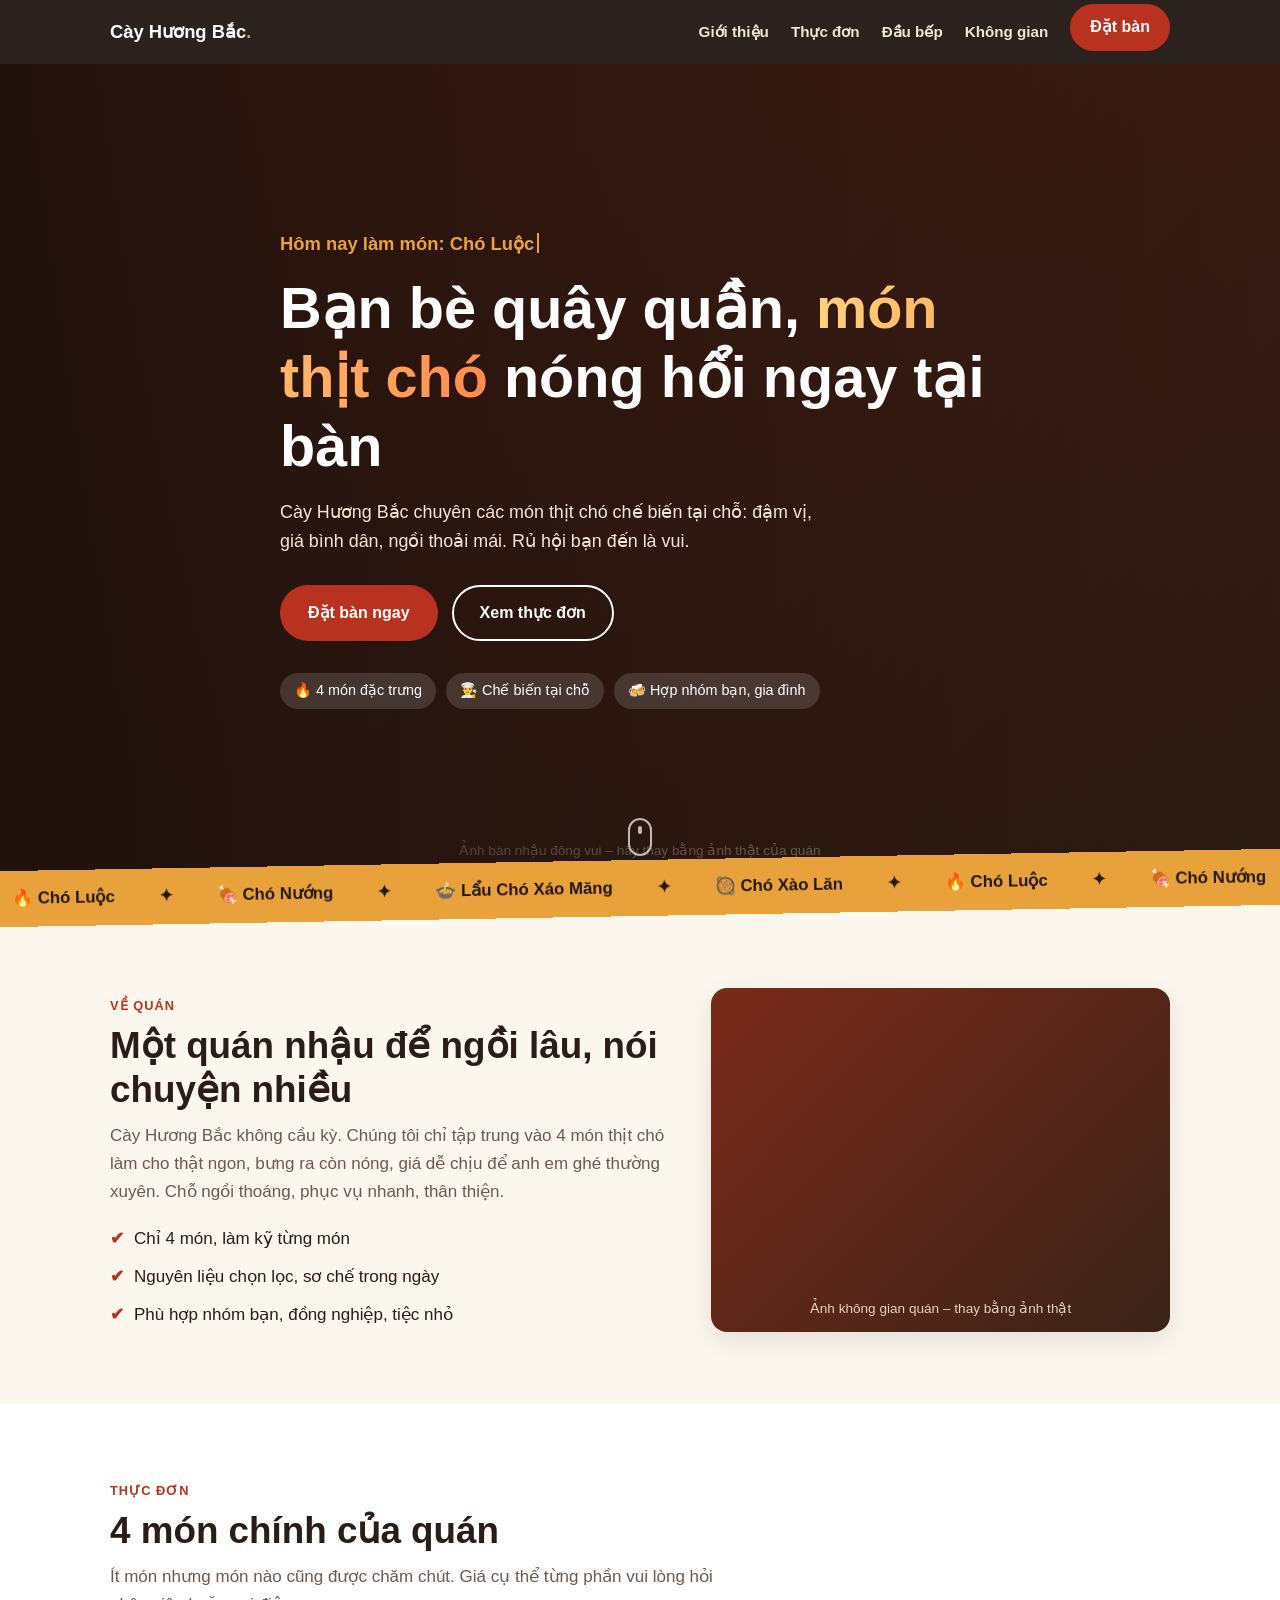
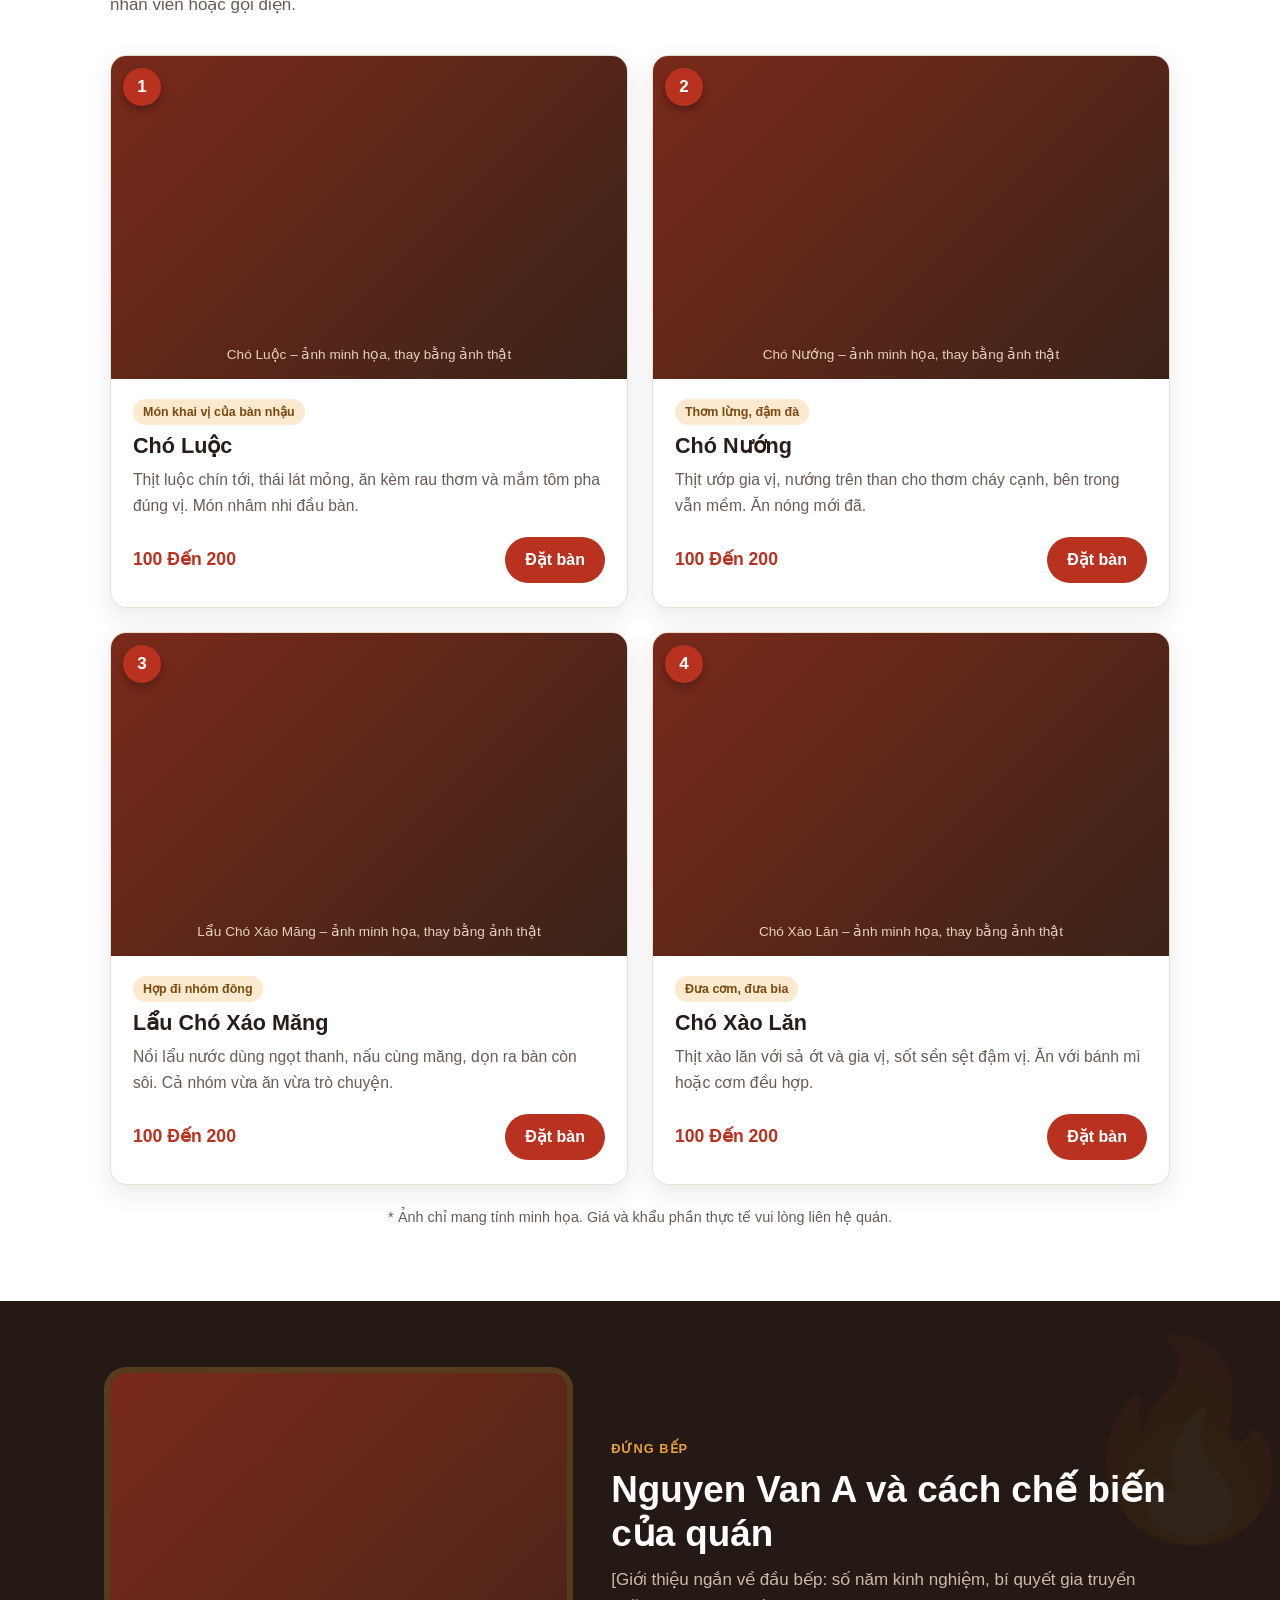
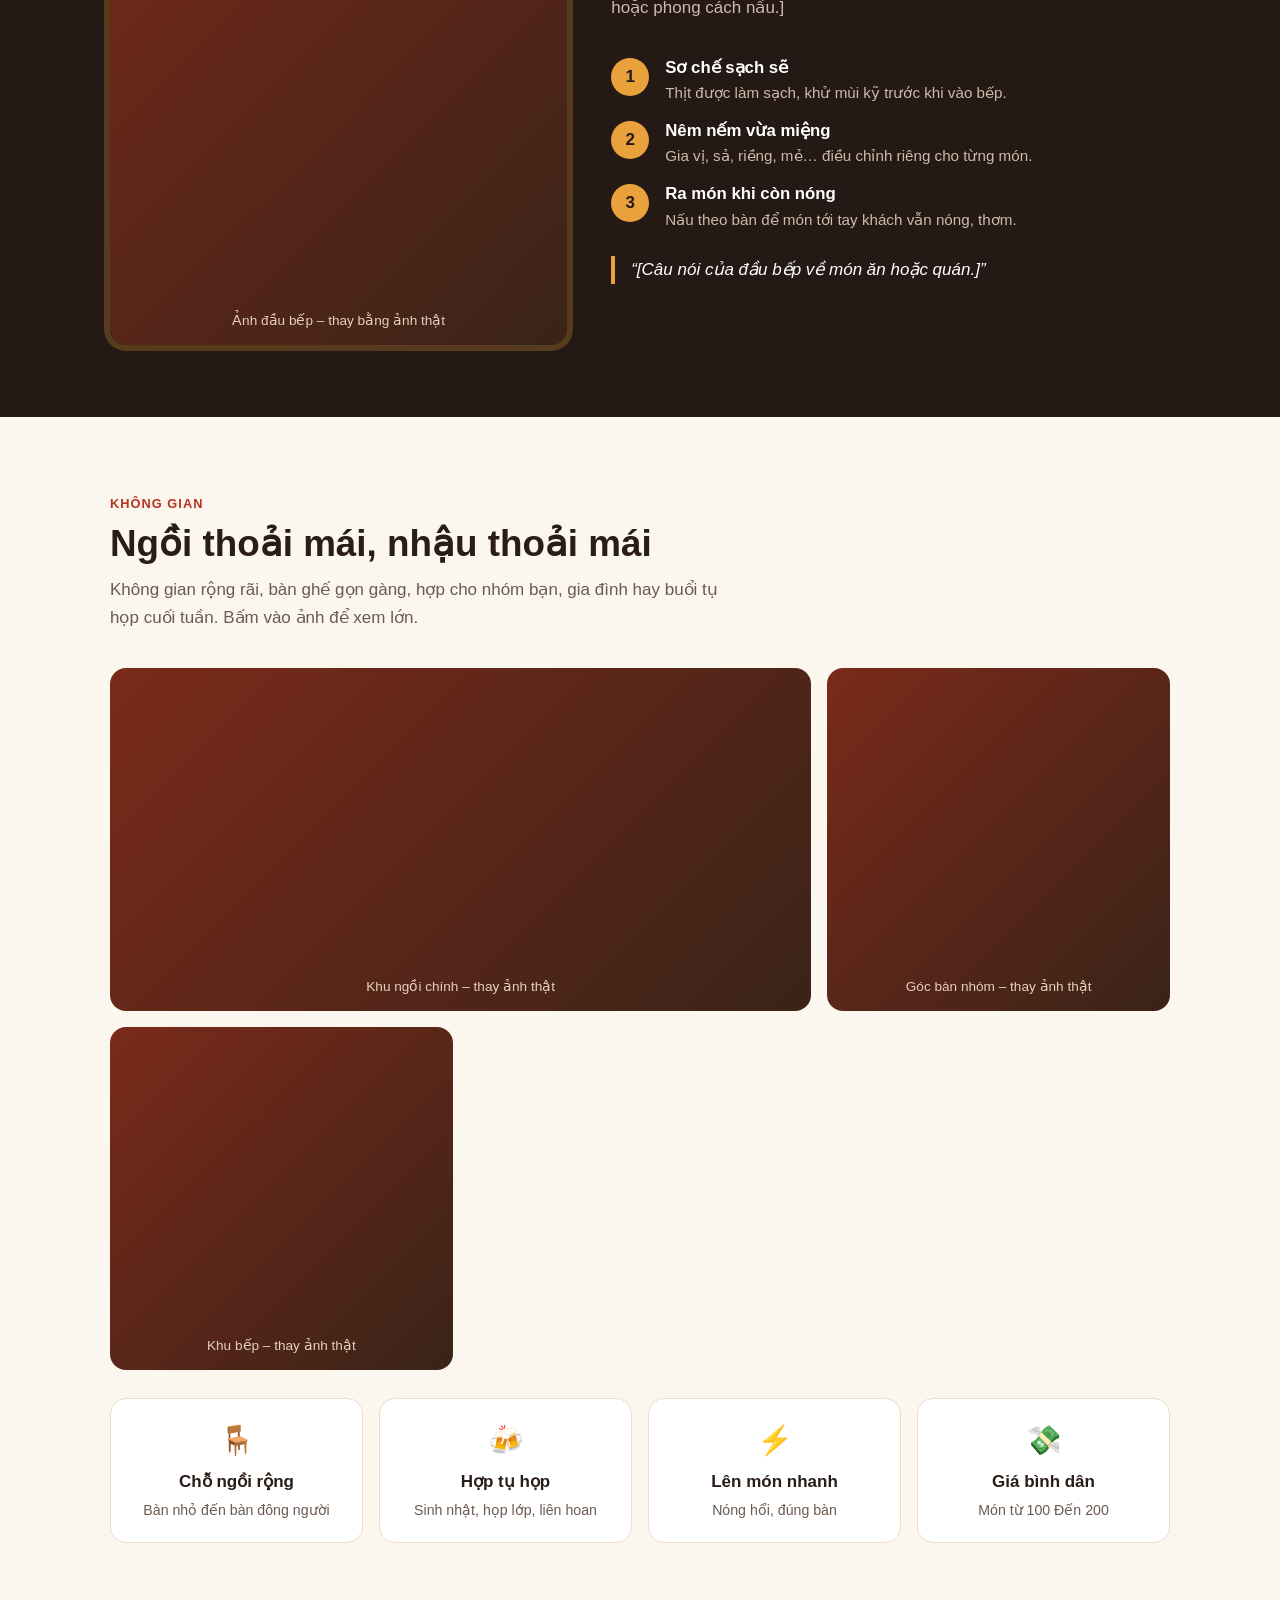
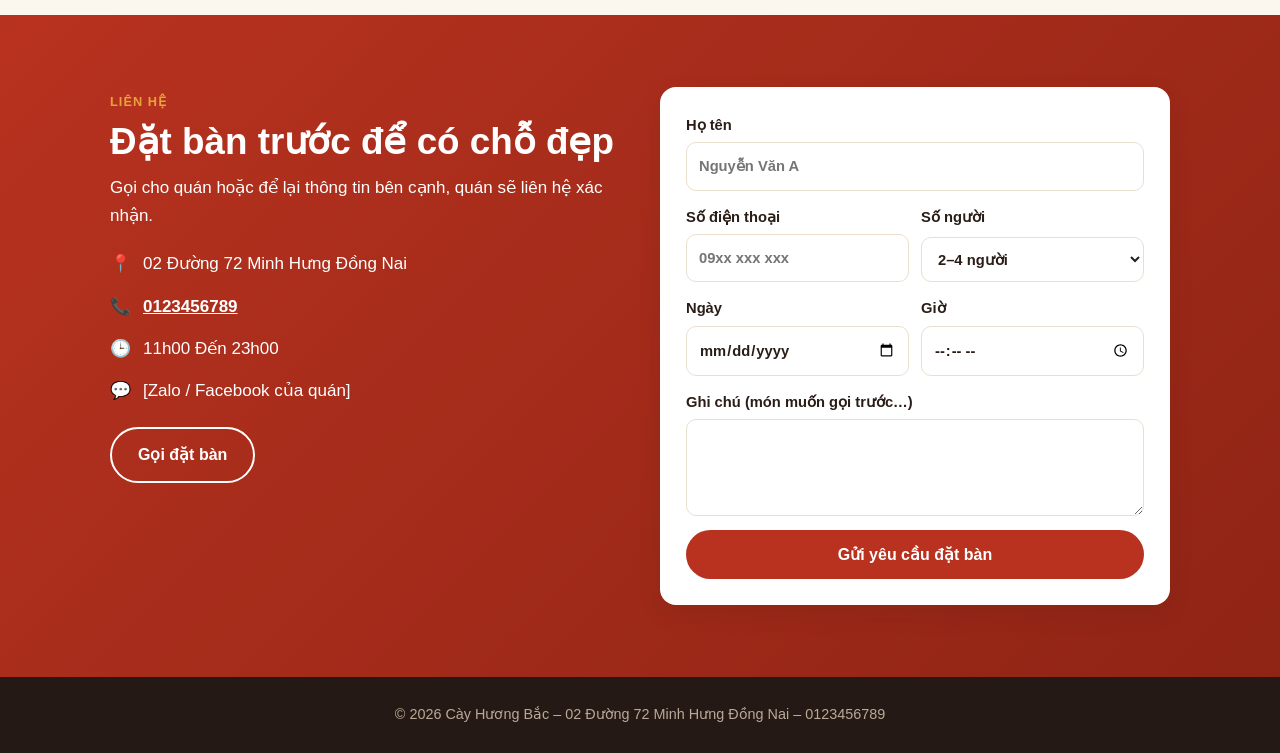
==== index.html @ fdb69800 "Update index.html" ====
<!DOCTYPE html>
<html lang="vi">
<head>
<meta charset="UTF-8">
<meta name="viewport" content="width=device-width, initial-scale=1">
<title>Cày Hương Bắc – Quán nhậu thịt chó bình dân</title>
<meta name="description" content="Cày Hương Bắc – quán nhậu bình dân với 4 món thịt chó chế biến tại chỗ. Đến đông, ngồi vui, ăn đã.">
<script>document.documentElement.classList.add('js')</script>
<style>
  /* ===== MÀU SẮC: đổi tại đây ===== */
  :root{
    --bg:#fbf6ee; --ink:#2a1d17; --muted:#6b5a50;
    --brand:#b8321f; --brand-d:#8f2415; --accent:#e9a23b;
    --dark:#241914; --card:#ffffff; --line:#eadfce;
    --r:16px; --shadow:0 8px 24px rgba(42,29,23,.10);
  }
  *{box-sizing:border-box;margin:0;padding:0}
  html{scroll-behavior:smooth;scroll-padding-top:72px}
  body{font-family:"Segoe UI",Roboto,"Helvetica Neue",Arial,sans-serif;background:var(--bg);color:var(--ink);line-height:1.65;font-size:17px;overflow-x:hidden}
  img{max-width:100%;display:block}
  a{color:inherit}
  .wrap{max-width:1100px;margin:0 auto;padding:0 20px}
  section{padding:72px 0}
  h1,h2,h3{line-height:1.2;font-weight:800}
  h2{font-size:clamp(1.7rem,4vw,2.3rem);margin-bottom:10px}
  .eyebrow{display:inline-block;color:var(--brand);font-weight:700;letter-spacing:.08em;text-transform:uppercase;font-size:.8rem;margin-bottom:8px}
  .lead{color:var(--muted);max-width:640px;margin-bottom:36px}
  :focus-visible{outline:3px solid var(--accent);outline-offset:2px}

  /* ===== Nút: hiệu ứng ánh sáng quét + nhấn ===== */
  .btn{position:relative;overflow:hidden;display:inline-block;padding:13px 26px;border-radius:999px;font-weight:700;text-decoration:none;border:2px solid transparent;cursor:pointer;font-size:1rem;transition:transform .2s,background .2s,color .2s,box-shadow .2s;font-family:inherit}
  .btn::after{content:"";position:absolute;top:0;left:-70%;width:45%;height:100%;background:linear-gradient(100deg,transparent,rgba(255,255,255,.45),transparent);transform:skewX(-20deg)}
  .btn:hover::after{left:130%;transition:left .7s}
  .btn:hover{transform:translateY(-2px)}
  .btn:active{transform:scale(.96)}
  .btn-primary{background:var(--brand);color:#fff}
  .btn-primary:hover{background:var(--brand-d);box-shadow:0 8px 20px rgba(184,50,31,.35)}
  .btn-ghost{border-color:#fff;color:#fff}
  .btn-ghost:hover{background:#fff;color:var(--dark)}
  .pulse{animation:pulse 2.2s infinite}
  @keyframes pulse{0%{box-shadow:0 0 0 0 rgba(233,162,59,.6)}70%{box-shadow:0 0 0 16px rgba(233,162,59,0)}100%{box-shadow:0 0 0 0 rgba(233,162,59,0)}}

  /* ===== Thanh tiến trình cuộn ===== */
  #bar{position:fixed;top:0;left:0;height:4px;width:0;background:linear-gradient(90deg,var(--accent),var(--brand));z-index:100}

  /* ===== Hiệu ứng hiện dần khi cuộn (chỉ bật khi có JS) ===== */
  .js .rv{opacity:0;transform:translateY(34px);transition:opacity .8s ease,transform .8s ease;transition-delay:var(--d,0s)}
  .js .rv-l{transform:translateX(-40px)}
  .js .rv-r{transform:translateX(40px)}
  .js .rv.in{opacity:1;transform:none}
  .js .rv.in.done{transition:transform .25s ease,box-shadow .25s ease;transition-delay:0s}

  /* ===== Khung ảnh (có dự phòng khi ảnh lỗi) ===== */
  .ph{position:relative;overflow:hidden;background:linear-gradient(135deg,#7a2a1a,#3a2318);display:flex;align-items:center;justify-content:center;color:#f7e3cf;text-align:center}
  .ph::after{content:attr(data-label);position:absolute;inset:auto 12px 12px 12px;font-size:.85rem;opacity:.9;z-index:0}
  .ph img{position:absolute;inset:0;width:100%;height:100%;object-fit:cover;z-index:1;transition:transform .7s ease}
  .zoom:hover img{transform:scale(1.08)}
  .zoom{cursor:zoom-in}

  /* ===== Thanh điều hướng ===== */
  header{position:sticky;top:0;z-index:50;background:rgba(36,25,20,.96);backdrop-filter:blur(6px);transition:box-shadow .3s}
  header.sc{box-shadow:0 6px 20px rgba(0,0,0,.35)}
  .nav{display:flex;align-items:center;justify-content:space-between;height:64px;transition:height .3s}
  header.sc .nav{height:54px}
  .logo{color:#fff;font-weight:800;font-size:1.15rem;text-decoration:none}
  .logo span{color:var(--accent);display:inline-block;animation:bob 1.6s infinite}
  @keyframes bob{50%{transform:translateY(-4px)}}
  nav ul{display:flex;gap:22px;list-style:none;align-items:center}
  nav a{color:#f3e6d8;text-decoration:none;font-weight:600;font-size:.95rem;position:relative}
  nav a:not(.btn)::after{content:"";position:absolute;left:0;bottom:-4px;height:2px;width:0;background:var(--accent);transition:width .3s}
  nav a:not(.btn):hover::after,nav a.active::after{width:100%}
  nav a.active{color:var(--accent)}
  nav .btn{padding:8px 18px;color:#fff}
  .burger{display:none;background:none;border:0;color:#fff;font-size:1.7rem;cursor:pointer}

  /* ===== Phần mở đầu ===== */
  .hero{position:relative;min-height:90vh;display:flex;align-items:center;color:#fff;padding:60px 0;overflow:hidden}
  .hero .ph{position:absolute;inset:0;z-index:0}
  .hero .ph img{animation:kb 22s ease-in-out infinite alternate}
  @keyframes kb{from{transform:scale(1)}to{transform:scale(1.15) translateY(-2%)}}
  .hero::before{content:"";position:absolute;inset:0;z-index:1;background:linear-gradient(90deg,rgba(24,15,11,.9),rgba(24,15,11,.45))}
  .hero .wrap{position:relative;z-index:3}
  .hero .wrap>*{animation:up .9s both}
  .hero .wrap>*:nth-child(2){animation-delay:.15s}.hero .wrap>*:nth-child(3){animation-delay:.3s}
  .hero .wrap>*:nth-child(4){animation-delay:.45s}.hero .wrap>*:nth-child(5){animation-delay:.6s}
  @keyframes up{from{opacity:0;transform:translateY(30px)}to{opacity:1;transform:none}}
  .hero h1{font-size:clamp(2.1rem,6vw,3.6rem);max-width:720px;margin-bottom:16px}
  .hero h1 em{font-style:normal;background:linear-gradient(90deg,#ffd27a,#ff8a4c,#ffd27a);background-size:200% auto;-webkit-background-clip:text;background-clip:text;color:transparent;animation:shine 4s linear infinite}
  @keyframes shine{to{background-position:200% center}}
  .typed{font-size:1.15rem;font-weight:700;color:var(--accent);margin-bottom:12px;min-height:1.8em}
  .typed i{display:inline-block;width:2px;height:1.1em;background:var(--accent);vertical-align:-3px;margin-left:3px;animation:blink 1s steps(2) infinite}
  @keyframes blink{50%{opacity:0}}
  .hero p{max-width:560px;font-size:1.12rem;margin-bottom:28px;color:#f3e6d8}
  .hero .cta{display:flex;gap:14px;flex-wrap:wrap}
  .badges{display:flex;gap:10px;flex-wrap:wrap;margin-top:32px}
  .badges span{background:rgba(255,255,255,.14);padding:6px 14px;border-radius:999px;font-size:.9rem;backdrop-filter:blur(4px);transition:.25s}
  .badges span:hover{background:var(--accent);color:var(--dark);transform:translateY(-3px)}
  /* Tàn lửa bay lên */
  .ember{position:absolute;bottom:-20px;border-radius:50%;background:radial-gradient(circle,#ffb347,#ff5a1f 60%,transparent);z-index:2;opacity:0;animation:rise linear infinite;pointer-events:none}
  @keyframes rise{0%{transform:translate(0,0) scale(1);opacity:0}15%{opacity:.9}100%{transform:translate(var(--x),-95vh) scale(.2);opacity:0}}
  .scroll-hint{position:absolute;bottom:18px;left:50%;z-index:3;width:24px;height:38px;border:2px solid #fff;border-radius:14px;transform:translateX(-50%);opacity:.7}
  .scroll-hint::after{content:"";position:absolute;top:6px;left:50%;width:4px;height:8px;margin-left:-2px;background:#fff;border-radius:2px;animation:wheel 1.6s infinite}
  @keyframes wheel{to{transform:translateY(14px);opacity:0}}

  /* ===== Dải chữ chạy ===== */
  .marquee{background:var(--accent);color:var(--dark);overflow:hidden;white-space:nowrap;padding:14px 0;font-weight:800;font-size:1.05rem;transform:rotate(-1deg);margin:-14px -10px 0;position:relative;z-index:4}
  .marquee div{display:inline-block;animation:mq 22s linear infinite}
  .marquee span{margin:0 22px}
  @keyframes mq{to{transform:translateX(-50%)}}

  /* ===== Giới thiệu ===== */
  .about{display:grid;grid-template-columns:1.1fr .9fr;gap:40px;align-items:center}
  .about .ph{aspect-ratio:4/3;border-radius:var(--r);box-shadow:var(--shadow);transform:rotate(1.5deg)}
  .points{list-style:none;margin-top:18px;display:grid;gap:10px}
  .points li::before{content:"✔";color:var(--brand);font-weight:800;margin-right:10px;display:inline-block;transition:transform .3s}
  .points li:hover::before{transform:scale(1.5) rotate(-10deg)}

  /* ===== Thực đơn ===== */
  .menu-bg{background:#fff}
  .menu{display:grid;grid-template-columns:repeat(2,1fr);gap:24px;perspective:1000px}
  .dish{position:relative;background:var(--card);border:1px solid var(--line);border-radius:var(--r);overflow:hidden;box-shadow:var(--shadow);display:flex;flex-direction:column;will-change:transform}
  .dish:hover{box-shadow:0 18px 40px rgba(42,29,23,.22)}
  .dish .ph{aspect-ratio:16/10}
  .dish .num{position:absolute;top:12px;left:12px;z-index:3;width:38px;height:38px;border-radius:50%;background:var(--brand);color:#fff;font-weight:800;display:grid;place-items:center;box-shadow:0 4px 10px rgba(0,0,0,.3)}
  .dish .body{padding:20px 22px 24px;display:flex;flex-direction:column;gap:8px;flex:1}
  .dish h3{font-size:1.35rem;transition:color .25s}
  .dish:hover h3{color:var(--brand)}
  .dish p{color:var(--muted);font-size:.98rem}
  .dish .row{display:flex;justify-content:space-between;align-items:center;margin-top:auto;padding-top:10px}
  .price{font-weight:800;color:var(--brand);font-size:1.1rem}
  .tag{align-self:flex-start;font-size:.78rem;background:#fbe9d0;color:#7a4a10;padding:3px 10px;border-radius:999px;font-weight:700}
  .note{margin-top:20px;font-size:.9rem;color:var(--muted);text-align:center}

  /* ===== Đầu bếp ===== */
  .chef{background:var(--dark);color:#f3e6d8;position:relative;overflow:hidden}
  .chef::before{content:"🔥";position:absolute;right:-30px;top:-20px;font-size:12rem;opacity:.05;animation:bob 4s infinite}
  .chef h2{color:#fff}
  .chef .lead{color:#cdbba9}
  .chef-grid{display:grid;grid-template-columns:.9fr 1.1fr;gap:44px;align-items:center;position:relative}
  .chef .ph{aspect-ratio:4/5;border-radius:var(--r);box-shadow:0 0 0 6px rgba(233,162,59,.25)}
  .steps{display:grid;gap:16px;margin-top:8px}
  .step{display:flex;gap:16px;align-items:flex-start}
  .step b{flex:none;width:38px;height:38px;border-radius:50%;background:var(--accent);color:var(--dark);display:grid;place-items:center;font-weight:800;transition:transform .4s}
  .step:hover b{transform:rotate(360deg) scale(1.15)}
  .step h3{font-size:1.05rem;color:#fff;margin-bottom:2px}
  .step p{font-size:.95rem;color:#cdbba9}
  blockquote{margin-top:24px;padding-left:16px;border-left:4px solid var(--accent);color:#fff;font-style:italic}

  /* ===== Không gian ===== */
  .gallery{display:grid;grid-template-columns:repeat(3,1fr);gap:16px}
  .gallery .ph{aspect-ratio:1/1;border-radius:var(--r)}
  .gallery .ph:first-child{grid-column:span 2;aspect-ratio:auto;min-height:260px}
  .feats{display:grid;grid-template-columns:repeat(4,1fr);gap:16px;margin-top:28px}
  .feat{background:#fff;border:1px solid var(--line);border-radius:var(--r);padding:18px;text-align:center;transition:transform .3s,box-shadow .3s,border-color .3s}
  .feat:hover{transform:translateY(-6px);box-shadow:var(--shadow);border-color:var(--accent)}
  .feat i{font-style:normal;font-size:1.8rem;display:block;transition:transform .3s}
  .feat:hover i{transform:scale(1.35) rotate(-8deg)}
  .feat b{display:block;margin-top:4px}
  .feat small{color:var(--muted)}

  /* ===== Liên hệ / Đặt bàn ===== */
  .contact{background:linear-gradient(135deg,var(--brand),var(--brand-d),#c4451f);background-size:200% 200%;animation:bg 10s ease infinite;color:#fff}
  @keyframes bg{50%{background-position:100% 50%}}
  .contact-grid{display:grid;grid-template-columns:1fr 1fr;gap:40px}
  .info{display:grid;gap:14px;margin-top:20px;list-style:none}
  .info li{display:flex;gap:12px;transition:transform .25s}
  .info li:hover{transform:translateX(6px)}
  .info a{font-weight:700}
  form{background:#fff;color:var(--ink);border-radius:var(--r);padding:26px;display:grid;gap:14px;box-shadow:var(--shadow)}
  label{font-weight:600;font-size:.92rem;display:grid;gap:5px}
  input,select,textarea{font:inherit;padding:11px 12px;border:1.5px solid var(--line);border-radius:10px;width:100%;background:#fff;color:var(--ink);transition:border-color .2s,box-shadow .2s}
  input:focus,select:focus,textarea:focus{outline:0;border-color:var(--brand);box-shadow:0 0 0 4px rgba(184,50,31,.15)}
  .two{display:grid;grid-template-columns:1fr 1fr;gap:12px}
  #ok{display:none;background:#e7f5e8;color:#1e5a26;padding:12px;border-radius:10px;font-weight:600}
  .shake{animation:shake .4s}
  @keyframes shake{25%{transform:translateX(-8px)}75%{transform:translateX(8px)}}
  footer{background:var(--dark);color:#bba998;text-align:center;padding:26px 20px;font-size:.9rem}

  /* Confetti emoji khi đặt bàn thành công */
  .conf{position:fixed;top:-30px;z-index:200;font-size:1.6rem;pointer-events:none;animation:fall 2.4s ease-in forwards}
  @keyframes fall{to{transform:translateY(110vh) rotate(540deg);opacity:.8}}

  /* Lightbox xem ảnh lớn */
  #lb{position:fixed;inset:0;z-index:150;background:rgba(0,0,0,.88);display:none;align-items:center;justify-content:center;padding:20px;cursor:zoom-out}
  #lb.open{display:flex;animation:fade .25s}
  #lb img{max-height:88vh;border-radius:12px;animation:pop .3s}
  @keyframes fade{from{opacity:0}}
  @keyframes pop{from{transform:scale(.85);opacity:0}}

  /* Nút lên đầu trang */
  #top-btn{position:fixed;left:16px;bottom:16px;z-index:60;width:44px;height:44px;border-radius:50%;border:0;background:var(--dark);color:#fff;font-size:1.2rem;cursor:pointer;opacity:0;transform:translateY(20px);pointer-events:none;transition:.3s;box-shadow:var(--shadow)}
  #top-btn.show{opacity:1;transform:none;pointer-events:auto}

  .fab{display:none}

  @media(max-width:860px){
    section{padding:52px 0}
    .about,.chef-grid,.contact-grid{grid-template-columns:1fr}
    .menu{grid-template-columns:1fr}
    .feats{grid-template-columns:repeat(2,1fr)}
    .burger{display:block}
    nav ul{display:none;position:absolute;top:64px;left:0;right:0;background:var(--dark);flex-direction:column;padding:18px 20px 22px;gap:16px;align-items:flex-start}
    nav ul.open{display:flex;animation:up .3s}
    .chef .ph{aspect-ratio:4/3}
    .js .rv-l,.js .rv-r{transform:translateY(34px)}
    .fab{display:block;position:fixed;right:16px;bottom:16px;z-index:60;background:var(--accent);color:var(--dark);font-weight:800;padding:14px 20px;border-radius:999px;text-decoration:none;box-shadow:var(--shadow);animation:pulse 2.2s infinite}
  }
  @media(max-width:520px){
    .gallery{grid-template-columns:1fr 1fr}
    .two{grid-template-columns:1fr}
  }
  /* Tôn trọng người dùng muốn giảm chuyển động */
  @media(prefers-reduced-motion:reduce){
    *,*::before,*::after{animation:none!important;transition:none!important}
    .js .rv{opacity:1;transform:none}
  }
</style>
</head>
<body>
<div id="bar"></div>

<header id="hd">
  <div class="wrap nav">
    <a class="logo" href="#top">Cày Hương Bắc<span>.</span></a>
    <button class="burger" id="burger" aria-label="Mở menu" aria-expanded="false">☰</button>
    <nav>
      <ul id="menuList">
        <li><a href="#gioi-thieu">Giới thiệu</a></li>
        <li><a href="#thuc-don">Thực đơn</a></li>
        <li><a href="#dau-bep">Đầu bếp</a></li>
        <li><a href="#khong-gian">Không gian</a></li>
        <li><a href="#dat-ban" class="btn btn-primary">Đặt bàn</a></li>
      </ul>
    </nav>
  </div>
</header>

<main id="top">

<!-- ===== MỞ ĐẦU ===== -->
<section class="hero" style="padding:60px 0">
  <!-- THAY ẢNH: ảnh nền quán/bàn nhậu. Đây là ảnh minh họa chung, chưa xác minh là ảnh thịt chó -->
  <div class="ph" data-label="Ảnh bàn nhậu đông vui – hãy thay bằng ảnh thật của quán">
    <img src="https://images.unsplash.com/photo-1414235077428-338989a2e8c0?auto=format&fit=crop&w=1600&q=70" alt="Bàn ăn nhiều món nóng hổi, không khí quán nhậu đông vui" loading="eager" onerror="this.remove()">
  </div>
  <div class="wrap">
    <div class="typed">Hôm nay làm món: <span id="typed"></span><i></i></div>
    <h1>Bạn bè quây quần, <em>món thịt chó</em> nóng hổi ngay tại bàn</h1>
    <p>Cày Hương Bắc chuyên các món thịt chó chế biến tại chỗ: đậm vị, giá bình dân, ngồi thoải mái. Rủ hội bạn đến là vui.</p>
    <div class="cta">
      <a href="#dat-ban" class="btn btn-primary pulse">Đặt bàn ngay</a>
      <a href="#thuc-don" class="btn btn-ghost">Xem thực đơn</a>
    </div>
    <div class="badges"><span>🔥 4 món đặc trưng</span><span>👨‍🍳 Chế biến tại chỗ</span><span>🍻 Hợp nhóm bạn, gia đình</span></div>
  </div>
  <div class="scroll-hint" aria-hidden="true"></div>
</section>

<div class="marquee" aria-hidden="true">
  <div id="mq"><span>🔥 Chó Luộc</span><span>✦</span><span>🍖 Chó Nướng</span><span>✦</span><span>🍲 Lẩu Chó Xáo Măng</span><span>✦</span><span>🥘 Chó Xào Lăn</span><span>✦</span></div>
</div>

<!-- ===== GIỚI THIỆU ===== -->
<section id="gioi-thieu">
  <div class="wrap about">
    <div class="rv rv-l">
      <span class="eyebrow">Về quán</span>
      <h2>Một quán nhậu để ngồi lâu, nói chuyện nhiều</h2>
      <p class="lead" style="margin-bottom:0">Cày Hương Bắc không cầu kỳ. Chúng tôi chỉ tập trung vào 4 món thịt chó làm cho thật ngon, bưng ra còn nóng, giá dễ chịu để anh em ghé thường xuyên. Chỗ ngồi thoáng, phục vụ nhanh, thân thiện.</p>
      <ul class="points">
        <li>Chỉ 4 món, làm kỹ từng món</li>
        <li>Nguyên liệu chọn lọc, sơ chế trong ngày <!-- Sửa lại nếu không đúng thực tế --></li>
        <li>Phù hợp nhóm bạn, đồng nghiệp, tiệc nhỏ</li>
      </ul>
    </div>
    <!-- THAY ẢNH: ảnh không gian hoặc bàn ăn thật của quán -->
    <div class="ph zoom rv rv-r" data-label="Ảnh không gian quán – thay bằng ảnh thật">
      <img src="https://images.unsplash.com/photo-1517248135467-4c7edcad34c4?auto=format&fit=crop&w=900&q=70" alt="Không gian quán ăn ấm cúng với bàn ghế gỗ" loading="lazy" onerror="this.remove()">
    </div>
  </div>
</section>

<!-- ===== THỰC ĐƠN: đúng 4 món ===== -->
<section id="thuc-don" class="menu-bg">
  <div class="wrap">
    <div class="rv"><span class="eyebrow">Thực đơn</span>
    <h2>4 món chính của quán</h2>
    <p class="lead">Ít món nhưng món nào cũng được chăm chút. Giá cụ thể từng phần vui lòng hỏi nhân viên hoặc gọi điện.</p></div>

    <div class="menu">
      <!-- LƯU Ý ẢNH: 4 ảnh dưới đây chỉ là ảnh món thịt/nướng/lẩu minh họa chung, KHÔNG phải ảnh thịt chó đã xác minh. Hãy thay bằng ảnh món thật của quán. -->
      <!-- GIÁ: đang để "100 Đến 200" cho cả 4 món. Bạn có thể thêm đơn vị (vd: nghìn đồng) hoặc sửa giá riêng từng món. -->
      <article class="dish rv tilt" style="--d:0s">
        <span class="num">1</span>
        <div class="ph zoom" data-label="Chó Luộc – ảnh minh họa, thay bằng ảnh thật">
          <img src="https://images.unsplash.com/photo-1544025162-d76694265947?auto=format&fit=crop&w=800&q=70" alt="Đĩa thịt luộc thái lát bày trên bàn (ảnh minh họa cho món Chó Luộc)" loading="lazy" onerror="this.remove()">
        </div>
        <div class="body">
          <span class="tag">Món khai vị của bàn nhậu</span>
          <h3>Chó Luộc</h3>
          <p>Thịt luộc chín tới, thái lát mỏng, ăn kèm rau thơm và mắm tôm pha đúng vị. Món nhâm nhi đầu bàn.</p>
          <div class="row"><span class="price">100 Đến 200</span><a href="#dat-ban" class="btn btn-primary" style="padding:8px 18px">Đặt bàn</a></div>
        </div>
      </article>

      <article class="dish rv tilt" style="--d:.15s">
        <span class="num">2</span>
        <div class="ph zoom" data-label="Chó Nướng – ảnh minh họa, thay bằng ảnh thật">
          <img src="https://images.unsplash.com/photo-1555939594-58d7cb561ad1?auto=format&fit=crop&w=800&q=70" alt="Thịt nướng xiên trên bếp than hồng (ảnh minh họa cho món Chó Nướng)" loading="lazy" onerror="this.remove()">
        </div>
        <div class="body">
          <span class="tag">Thơm lừng, đậm đà</span>
          <h3>Chó Nướng</h3>
          <p>Thịt ướp gia vị, nướng trên than cho thơm cháy cạnh, bên trong vẫn mềm. Ăn nóng mới đã.</p>
          <div class="row"><span class="price">100 Đến 200</span><a href="#dat-ban" class="btn btn-primary" style="padding:8px 18px">Đặt bàn</a></div>
        </div>
      </article>

      <article class="dish rv tilt" style="--d:0s">
        <span class="num">3</span>
        <div class="ph zoom" data-label="Lẩu Chó Xáo Măng – ảnh minh họa, thay bằng ảnh thật">
          <img src="https://images.unsplash.com/photo-1582878826629-29b7ad1cdc43?auto=format&fit=crop&w=800&q=70" alt="Nồi lẩu nóng bốc khói đặt giữa bàn (ảnh minh họa cho món Lẩu Chó Xáo Măng)" loading="lazy" onerror="this.remove()">
        </div>
        <div class="body">
          <span class="tag">Hợp đi nhóm đông</span>
          <h3>Lẩu Chó Xáo Măng</h3>
          <p>Nồi lẩu nước dùng ngọt thanh, nấu cùng măng, dọn ra bàn còn sôi. Cả nhóm vừa ăn vừa trò chuyện.</p>
          <div class="row"><span class="price">100 Đến 200</span><a href="#dat-ban" class="btn btn-primary" style="padding:8px 18px">Đặt bàn</a></div>
        </div>
      </article>

      <article class="dish rv tilt" style="--d:.15s">
        <span class="num">4</span>
        <div class="ph zoom" data-label="Chó Xào Lăn – ảnh minh họa, thay bằng ảnh thật">
          <img src="https://images.unsplash.com/photo-1512058564366-18510be2db19?auto=format&fit=crop&w=800&q=70" alt="Món thịt xào lăn trong chảo nóng (ảnh minh họa cho món Chó Xào Lăn)" loading="lazy" onerror="this.remove()">
        </div>
        <div class="body">
          <span class="tag">Đưa cơm, đưa bia</span>
          <h3>Chó Xào Lăn</h3>
          <p>Thịt xào lăn với sả ớt và gia vị, sốt sền sệt đậm vị. Ăn với bánh mì hoặc cơm đều hợp.</p>
          <div class="row"><span class="price">100 Đến 200</span><a href="#dat-ban" class="btn btn-primary" style="padding:8px 18px">Đặt bàn</a></div>
        </div>
      </article>
    </div>
    <p class="note">* Ảnh chỉ mang tính minh họa. Giá và khẩu phần thực tế vui lòng liên hệ quán.</p>
  </div>
</section>

<!-- ===== ĐẦU BẾP ===== -->
<section id="dau-bep" class="chef">
  <div class="wrap chef-grid">
    <!-- THAY ẢNH: ảnh đầu bếp thật của quán -->
    <div class="ph zoom rv rv-l" data-label="Ảnh đầu bếp – thay bằng ảnh thật">
      <img src="https://images.unsplash.com/photo-1556910103-1c02745aae4d?auto=format&fit=crop&w=800&q=70" alt="Đầu bếp đang chế biến món ăn trong bếp" loading="lazy" onerror="this.remove()">
    </div>
    <div>
      <div class="rv"><span class="eyebrow" style="color:var(--accent)">Đứng bếp</span>
      <h2>Nguyen Van A và cách chế biến của quán</h2>
      <!-- CẦN THAY: giới thiệu đầu bếp (kinh nghiệm, bí quyết, phong cách) -->
      <p class="lead">[Giới thiệu ngắn về đầu bếp: số năm kinh nghiệm, bí quyết gia truyền hoặc phong cách nấu.]</p></div>
      <div class="steps">
        <div class="step rv rv-r" style="--d:.1s"><b>1</b><div><h3>Sơ chế sạch sẽ</h3><p>Thịt được làm sạch, khử mùi kỹ trước khi vào bếp.</p></div></div>
        <div class="step rv rv-r" style="--d:.25s"><b>2</b><div><h3>Nêm nếm vừa miệng</h3><p>Gia vị, sả, riềng, mẻ… điều chỉnh riêng cho từng món.</p></div></div>
        <div class="step rv rv-r" style="--d:.4s"><b>3</b><div><h3>Ra món khi còn nóng</h3><p>Nấu theo bàn để món tới tay khách vẫn nóng, thơm.</p></div></div>
      </div>
      <!-- CẦN THAY: câu nói của đầu bếp -->
      <blockquote class="rv" style="--d:.5s">“[Câu nói của đầu bếp về món ăn hoặc quán.]”</blockquote>
    </div>
  </div>
</section>

<!-- ===== KHÔNG GIAN ===== -->
<section id="khong-gian">
  <div class="wrap">
    <div class="rv"><span class="eyebrow">Không gian</span>
    <h2>Ngồi thoải mái, nhậu thoải mái</h2>
    <p class="lead">Không gian rộng rãi, bàn ghế gọn gàng, hợp cho nhóm bạn, gia đình hay buổi tụ họp cuối tuần. Bấm vào ảnh để xem lớn.</p></div>
    <div class="gallery">
      <!-- THAY ẢNH: 3 ảnh không gian thật của quán -->
      <div class="ph zoom rv" data-label="Khu ngồi chính – thay ảnh thật"><img src="https://images.unsplash.com/photo-1559339352-11d035aa65de?auto=format&fit=crop&w=1000&q=70" alt="Khu vực bàn ghế rộng rãi của quán ăn" loading="lazy" onerror="this.remove()"></div>
      <div class="ph zoom rv" style="--d:.15s" data-label="Góc bàn nhóm – thay ảnh thật"><img src="https://images.unsplash.com/photo-1528605248644-14dd04022da1?auto=format&fit=crop&w=600&q=70" alt="Nhóm bạn cùng ăn uống, cụng ly" loading="lazy" onerror="this.remove()"></div>
      <div class="ph zoom rv" style="--d:.3s" data-label="Khu bếp – thay ảnh thật"><img src="https://images.unsplash.com/photo-1424847651672-bf20a4b0982b?auto=format&fit=crop&w=600&q=70" alt="Khu bếp và quầy phục vụ của quán" loading="lazy" onerror="this.remove()"></div>
    </div>
    <div class="feats">
      <div class="feat rv" style="--d:0s"><i>🪑</i><b>Chỗ ngồi rộng</b><small>Bàn nhỏ đến bàn đông người</small></div>
      <div class="feat rv" style="--d:.12s"><i>🍻</i><b>Hợp tụ họp</b><small>Sinh nhật, họp lớp, liên hoan</small></div>
      <div class="feat rv" style="--d:.24s"><i>⚡</i><b>Lên món nhanh</b><small>Nóng hổi, đúng bàn</small></div>
      <div class="feat rv" style="--d:.36s"><i>💸</i><b>Giá bình dân</b><small>Món từ 100 Đến 200</small></div>
    </div>
  </div>
</section>

<!-- ===== LIÊN HỆ & ĐẶT BÀN ===== -->
<section id="dat-ban" class="contact">
  <div class="wrap contact-grid">
    <div class="rv rv-l">
      <span class="eyebrow" style="color:var(--accent)">Liên hệ</span>
      <h2>Đặt bàn trước để có chỗ đẹp</h2>
      <p>Gọi cho quán hoặc để lại thông tin bên cạnh, quán sẽ liên hệ xác nhận.</p>
      <ul class="info">
        <li>📍 <span>02 Đường 72 Minh Hưng Đồng Nai</span></li>
        <li>📞 <a href="tel:0123456789">0123456789</a></li>
        <li>🕒 <span>11h00 Đến 23h00</span></li>
        <!-- CẦN THAY: Zalo / Facebook thật của quán (hoặc xóa dòng này) -->
        <li>💬 <span>[Zalo / Facebook của quán]</span></li>
      </ul>
      <p style="margin-top:22px"><a href="tel:0123456789" class="btn btn-ghost">Gọi đặt bàn</a></p>
    </div>

    <form id="bookForm" class="rv rv-r" novalidate>
      <label>Họ tên
        <input name="name" required placeholder="Nguyễn Văn A">
      </label>
      <div class="two">
        <label>Số điện thoại
          <input name="phone" type="tel" required placeholder="09xx xxx xxx">
        </label>
        <label>Số người
          <select name="people"><option>2–4 người</option><option>5–8 người</option><option>9–15 người</option><option>Trên 15 người</option></select>
        </label>
      </div>
      <div class="two">
        <label>Ngày <input name="date" type="date" required></label>
        <label>Giờ <input name="time" type="time" required></label>
      </div>
      <label>Ghi chú (món muốn gọi trước…)
        <textarea name="note" rows="3"></textarea>
      </label>
      <button class="btn btn-primary" type="submit">Gửi yêu cầu đặt bàn</button>
      <div id="ok" role="status"></div>
    </form>
  </div>
</section>
</main>

<footer>© <span id="y"></span> Cày Hương Bắc – 02 Đường 72 Minh Hưng Đồng Nai – 0123456789</footer>
<a class="fab" href="tel:0123456789">📞 Gọi đặt bàn</a>
<button id="top-btn" aria-label="Lên đầu trang">↑</button>
<div id="lb" role="dialog" aria-label="Xem ảnh lớn"><img alt=""></div>

<script>
  const $=s=>document.querySelector(s), $$=s=>[...document.querySelectorAll(s)];
  const reduce=matchMedia('(prefers-reduced-motion:reduce)').matches;

  // Menu điện thoại
  const burger=$('#burger'),list=$('#menuList');
  burger.addEventListener('click',()=>{const o=list.classList.toggle('open');burger.setAttribute('aria-expanded',o)});
  $$('#menuList a').forEach(a=>a.addEventListener('click',()=>{list.classList.remove('open');burger.setAttribute('aria-expanded',false)}));
  $('#y').textContent=new Date().getFullYear();

  // Nhân đôi dải chữ chạy để lặp liền mạch
  const mq=$('#mq');mq.innerHTML+=mq.innerHTML;

  // Chữ tự gõ ở phần mở đầu (4 tên món)
  const words=['Chó Luộc','Chó Nướng','Lẩu Chó Xáo Măng','Chó Xào Lăn'],tp=$('#typed');
  if(reduce){tp.textContent=words[0]}else{
    let w=0,c=0,del=false;
    (function tick(){
      const s=words[w];tp.textContent=s.slice(0,c);
      if(!del&&c===s.length){del=true;return setTimeout(tick,1500)}
      if(del&&c===0){del=false;w=(w+1)%words.length}
      c+=del?-1:1;setTimeout(tick,del?45:95);
    })();
  }

  // Tàn lửa bay trong phần mở đầu
  if(!reduce){
    const hero=$('.hero');
    for(let i=0;i<16;i++){
      const e=document.createElement('span'),s=4+Math.random()*8;
      e.className='ember';
      e.style.cssText=`left:${Math.random()*100}%;width:${s}px;height:${s}px;--x:${(Math.random()-.5)*160}px;animation-duration:${6+Math.random()*7}s;animation-delay:${Math.random()*8}s`;
      hero.appendChild(e);
    }
  }

  // Hiện dần khi cuộn tới
  const io=new IntersectionObserver(es=>es.forEach(e=>{
    if(e.isIntersecting){
      e.target.classList.add('in');
      setTimeout(()=>e.target.classList.add('done'),1300);
      io.unobserve(e.target);
    }
  }),{threshold:.15});
  $$('.rv').forEach(el=>io.observe(el));

  // Tiến trình cuộn, đổ bóng header, nút lên đầu
  const bar=$('#bar'),hd=$('#hd'),tb=$('#top-btn');
  function onScroll(){
    const y=scrollY,h=document.documentElement.scrollHeight-innerHeight;
    bar.style.width=(h>0?y/h*100:0)+'%';
    hd.classList.toggle('sc',y>30);
    tb.classList.toggle('show',y>600);
  }
  addEventListener('scroll',onScroll,{passive:true});onScroll();
  tb.addEventListener('click',()=>scrollTo({top:0,behavior:'smooth'}));

  // Tô sáng mục menu đang xem
  const links=$$('#menuList a:not(.btn)');
  const spy=new IntersectionObserver(es=>es.forEach(e=>{
    if(e.isIntersecting)links.forEach(a=>a.classList.toggle('active',a.getAttribute('href')==='#'+e.target.id));
  }),{rootMargin:'-45% 0px -50% 0px'});
  $$('main section[id]').forEach(s=>spy.observe(s));

  // Thẻ món nghiêng 3D theo chuột (chỉ trên thiết bị có chuột)
  if(matchMedia('(hover:hover)').matches&&!reduce){
    $$('.tilt').forEach(c=>{
      c.addEventListener('mousemove',e=>{
        const r=c.getBoundingClientRect(),x=(e.clientX-r.left)/r.width-.5,y=(e.clientY-r.top)/r.height-.5;
        c.style.transform=`rotateY(${x*8}deg) rotateX(${-y*8}deg) translateY(-6px)`;
      });
      c.addEventListener('mouseleave',()=>c.style.transform='');
    });
  }

  // Lightbox: bấm ảnh để xem lớn
  const lb=$('#lb'),lbImg=$('#lb img');
  $$('.zoom').forEach(z=>z.addEventListener('click',()=>{
    const im=z.querySelector('img');if(!im)return;
    lbImg.src=im.src.replace(/w=\d+/,'w=1400');lbImg.alt=im.alt;lb.classList.add('open');
  }));
  lb.addEventListener('click',()=>lb.classList.remove('open'));
  addEventListener('keydown',e=>{if(e.key==='Escape')lb.classList.remove('open')});

  // Biểu mẫu đặt bàn
  $('input[name=date]').min=new Date().toISOString().split('T')[0];
  function confetti(){
    if(reduce)return;
    const em=['🍻','🔥','🍖','🎉','🍲'];
    for(let i=0;i<28;i++){
      const s=document.createElement('span');s.className='conf';s.textContent=em[i%em.length];
      s.style.left=Math.random()*100+'vw';s.style.animationDelay=Math.random()*.6+'s';
      document.body.appendChild(s);setTimeout(()=>s.remove(),3200);
    }
  }
  // Muốn nhận đơn thật: gắn form với Google Forms, Formspree hoặc backend của bạn.
  $('#bookForm').addEventListener('submit',e=>{
    e.preventDefault();
    const f=e.target,ok=$('#ok');
    if(!f.name.value.trim()||!/^[0-9+\s.-]{8,}$/.test(f.phone.value.trim())||!f.date.value||!f.time.value){
      ok.style.cssText='display:block;background:#fdeaea;color:#8a1d1d';
      ok.textContent='Vui lòng nhập đủ họ tên, số điện thoại hợp lệ, ngày và giờ.';
      f.classList.remove('shake');void f.offsetWidth;f.classList.add('shake');return;
    }
    ok.style.cssText='display:block';
    ok.textContent='Cảm ơn '+f.name.value.trim()+'! Quán đã ghi nhận yêu cầu và sẽ liên hệ xác nhận sớm. 🍻';
    confetti();f.reset();
  });
</script>
</body>
</html>
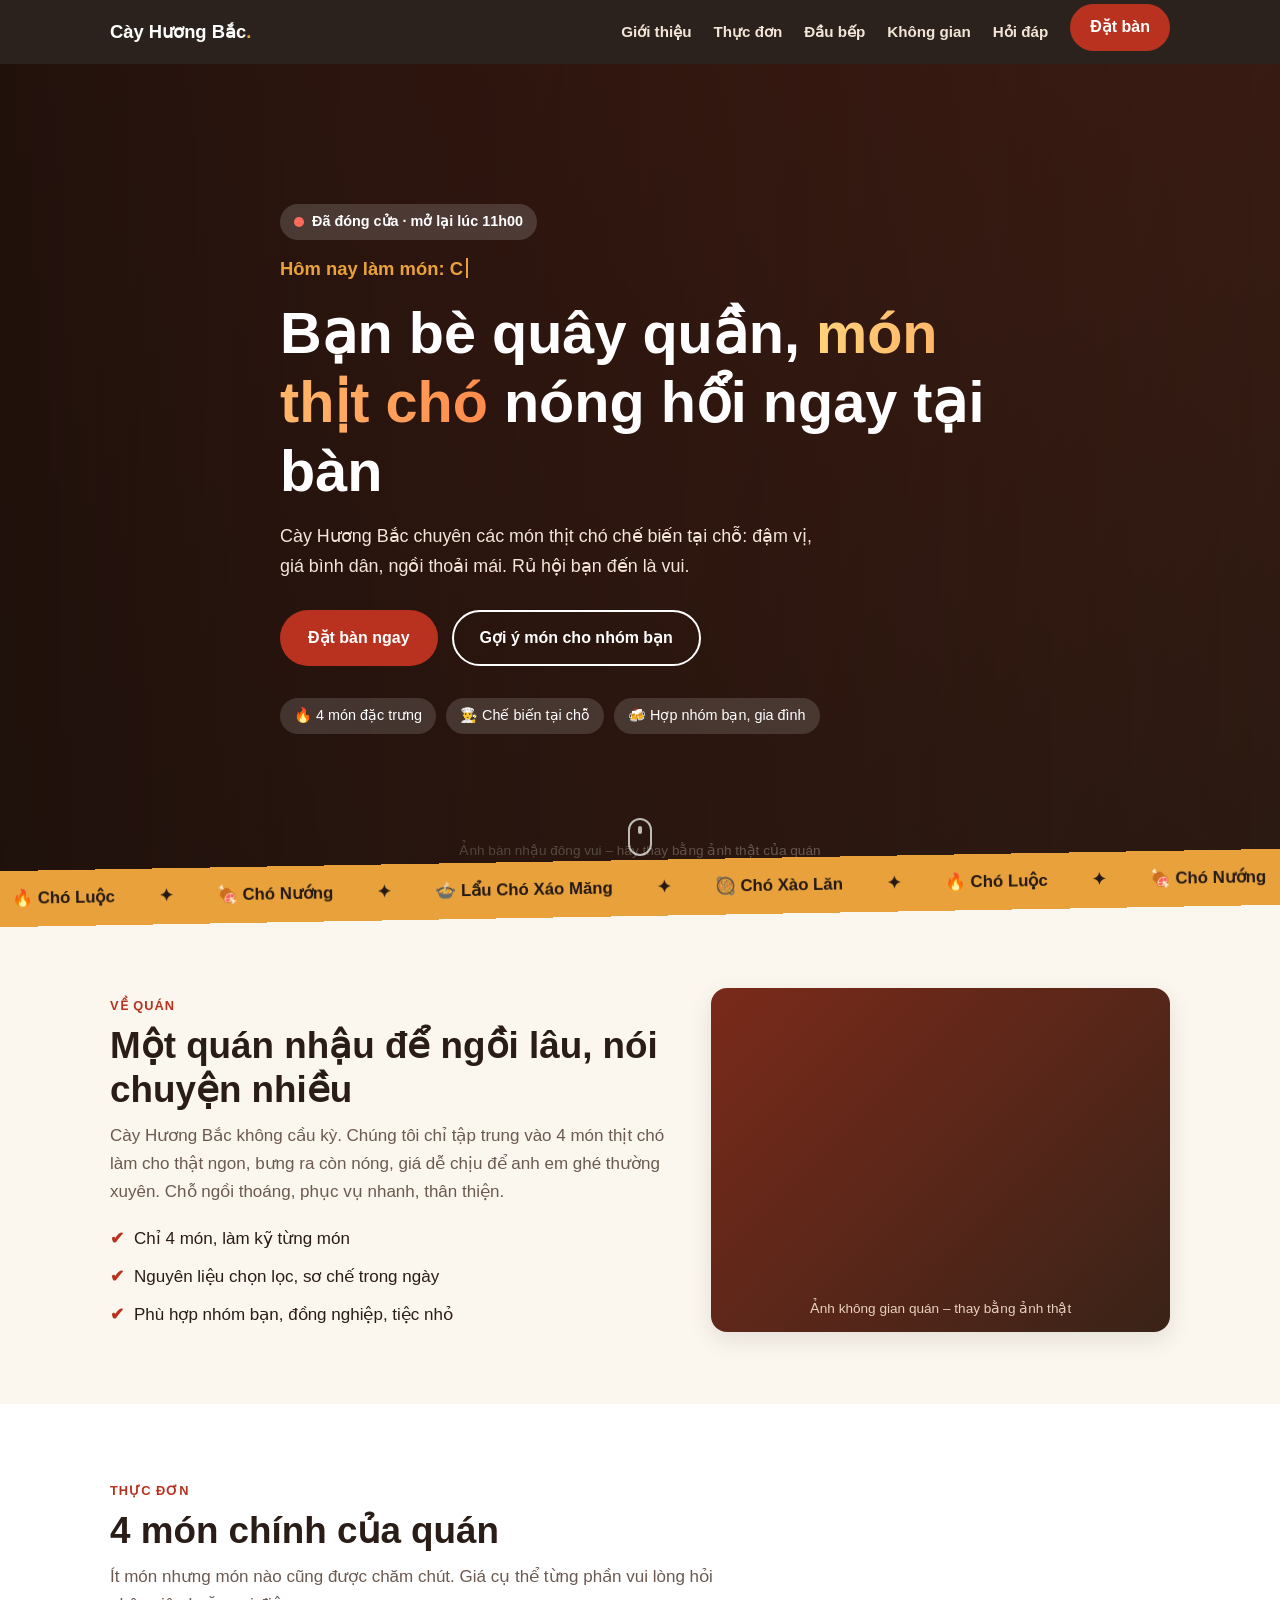
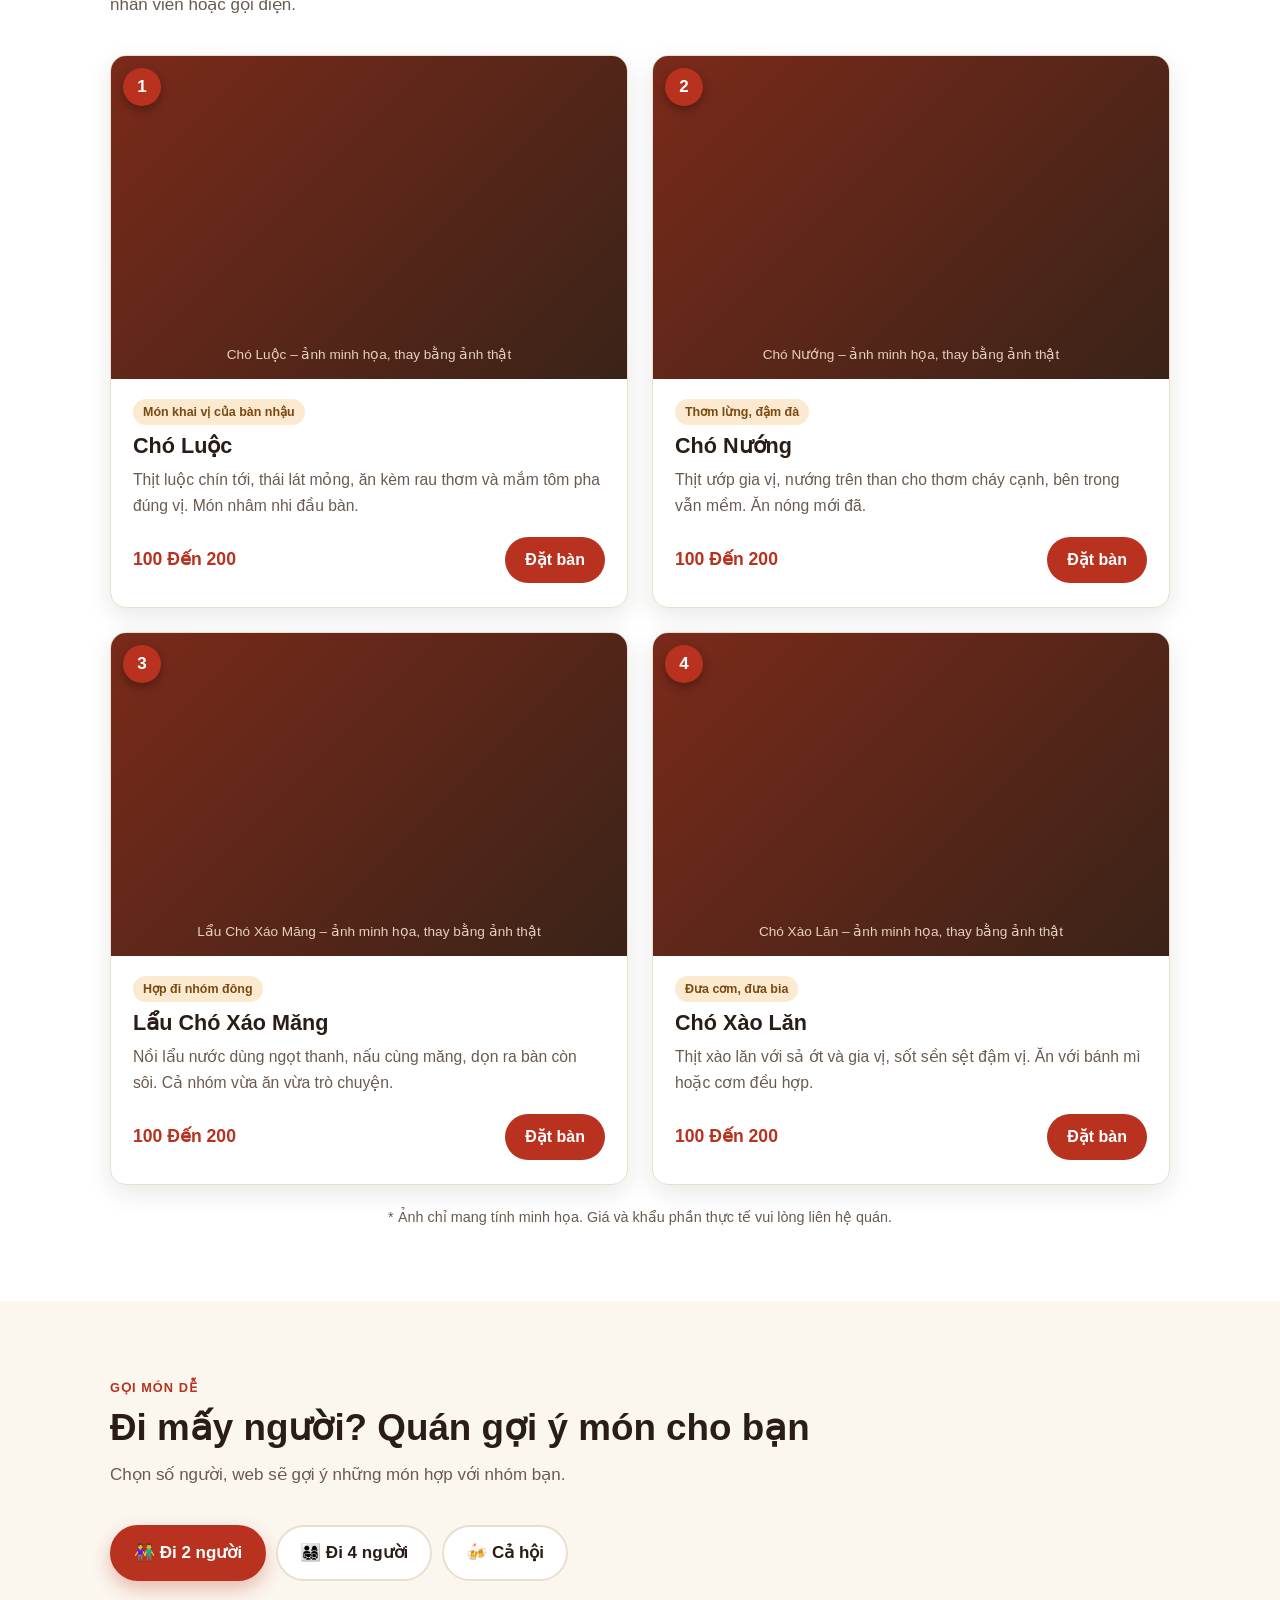
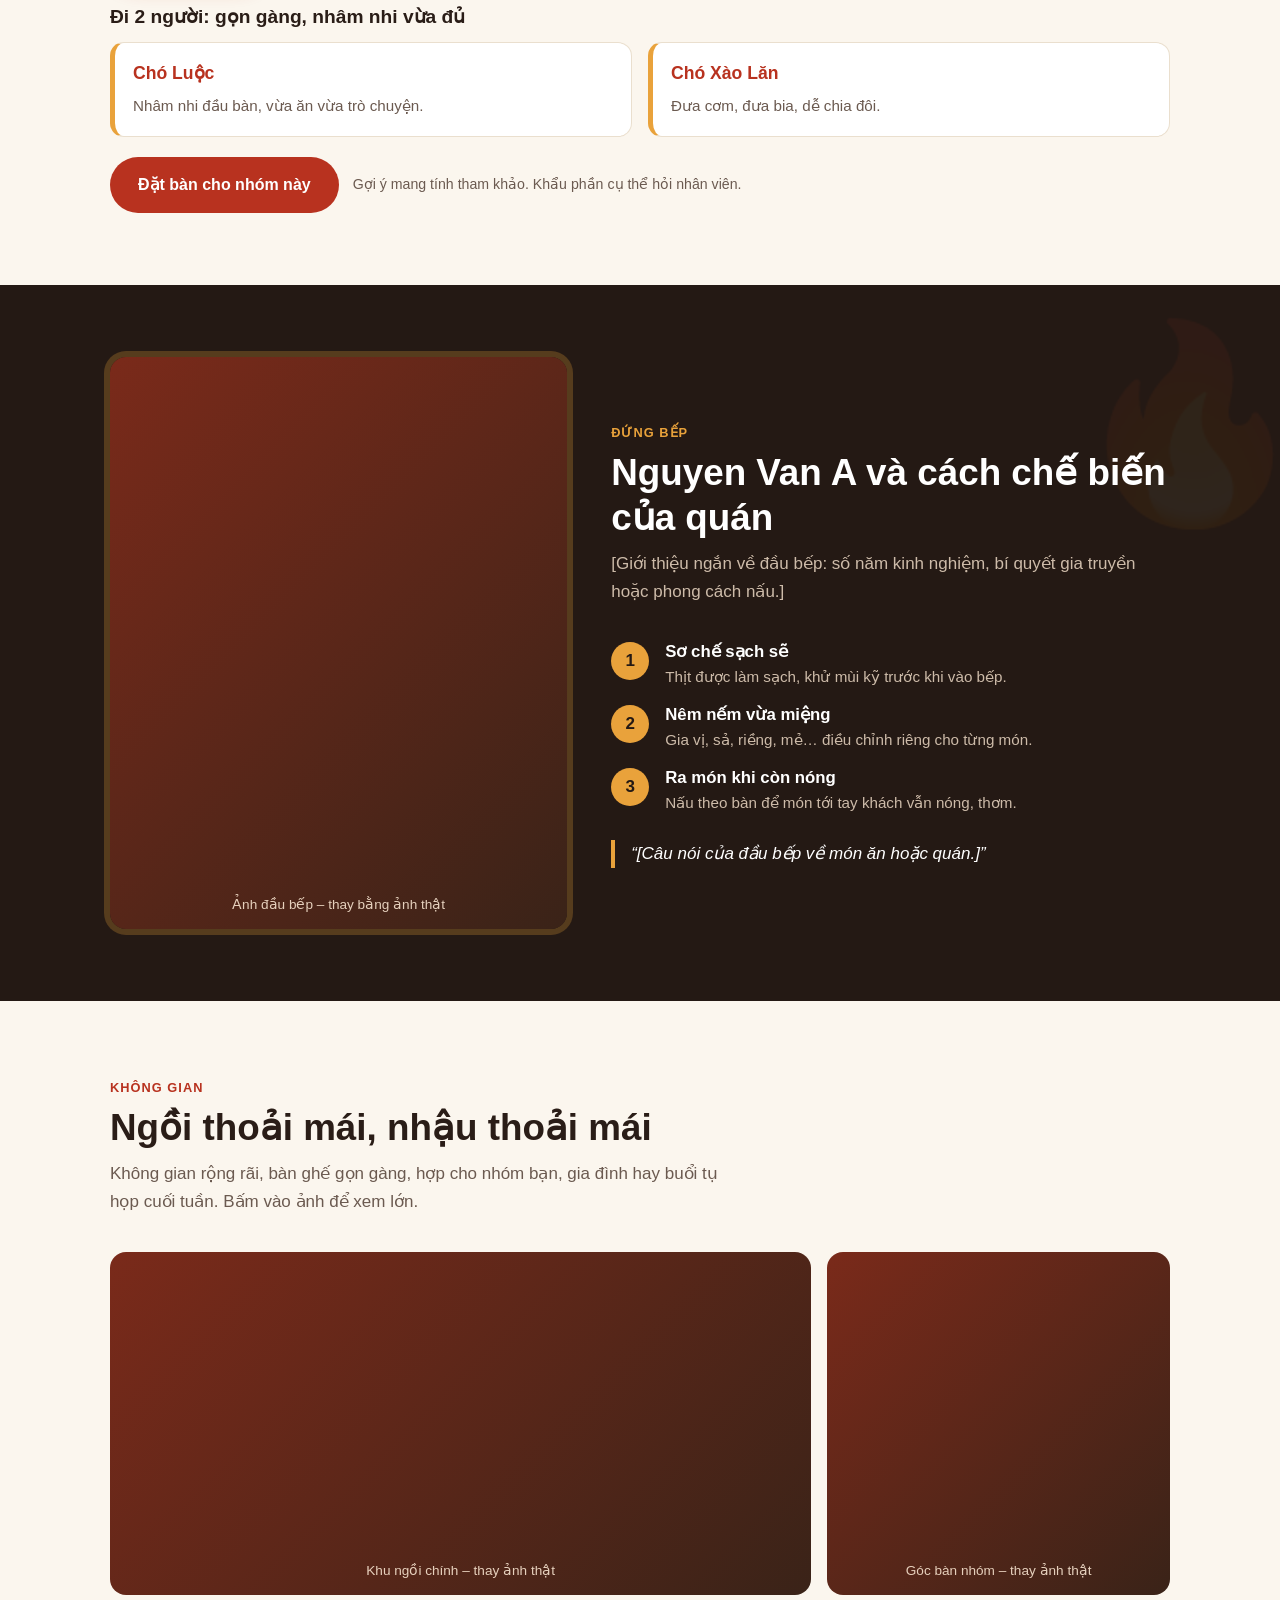
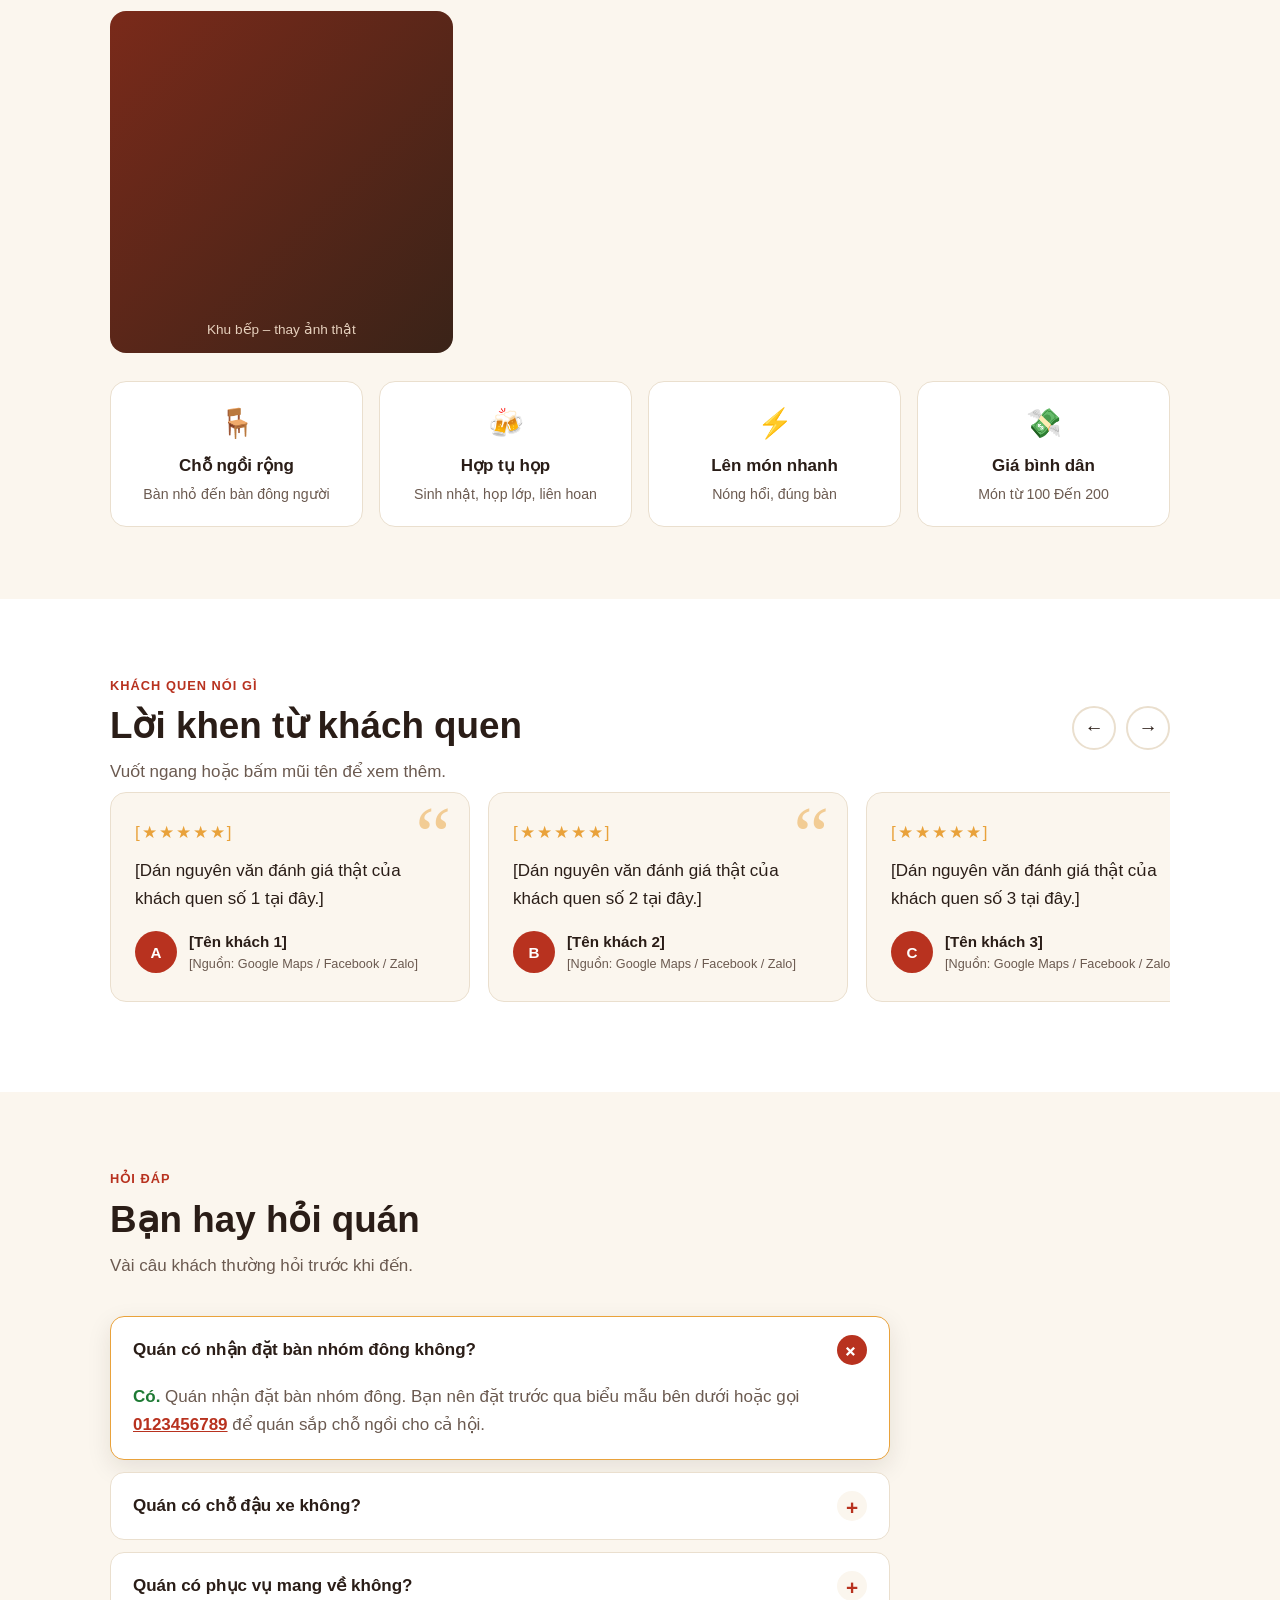
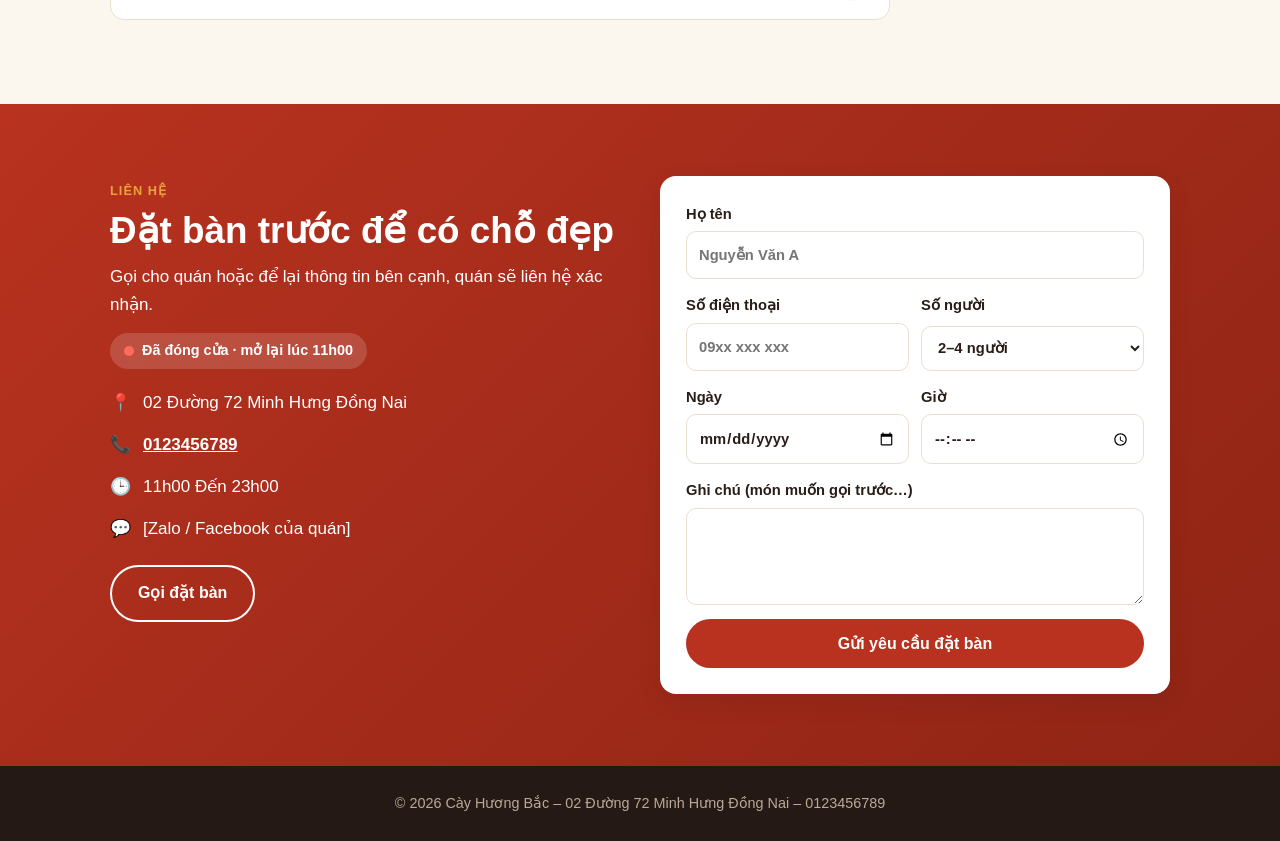
==== commit 9dd706f4: "Update index.html" ====
--- a/index.html
+++ b/index.html
@@ -27,7 +27,7 @@
   .lead{color:var(--muted);max-width:640px;margin-bottom:36px}
   :focus-visible{outline:3px solid var(--accent);outline-offset:2px}
 
-  /* ===== Nút: hiệu ứng ánh sáng quét + nhấn ===== */
+  /* ===== Nút ===== */
   .btn{position:relative;overflow:hidden;display:inline-block;padding:13px 26px;border-radius:999px;font-weight:700;text-decoration:none;border:2px solid transparent;cursor:pointer;font-size:1rem;transition:transform .2s,background .2s,color .2s,box-shadow .2s;font-family:inherit}
   .btn::after{content:"";position:absolute;top:0;left:-70%;width:45%;height:100%;background:linear-gradient(100deg,transparent,rgba(255,255,255,.45),transparent);transform:skewX(-20deg)}
   .btn:hover::after{left:130%;transition:left .7s}
@@ -40,10 +40,9 @@
   .pulse{animation:pulse 2.2s infinite}
   @keyframes pulse{0%{box-shadow:0 0 0 0 rgba(233,162,59,.6)}70%{box-shadow:0 0 0 16px rgba(233,162,59,0)}100%{box-shadow:0 0 0 0 rgba(233,162,59,0)}}
 
-  /* ===== Thanh tiến trình cuộn ===== */
   #bar{position:fixed;top:0;left:0;height:4px;width:0;background:linear-gradient(90deg,var(--accent),var(--brand));z-index:100}
 
-  /* ===== Hiệu ứng hiện dần khi cuộn (chỉ bật khi có JS) ===== */
+  /* ===== Hiện dần khi cuộn ===== */
   .js .rv{opacity:0;transform:translateY(34px);transition:opacity .8s ease,transform .8s ease;transition-delay:var(--d,0s)}
   .js .rv-l{transform:translateX(-40px)}
   .js .rv-r{transform:translateX(40px)}
@@ -57,7 +56,7 @@
   .zoom:hover img{transform:scale(1.08)}
   .zoom{cursor:zoom-in}
 
-  /* ===== Thanh điều hướng ===== */
+  /* ===== Điều hướng ===== */
   header{position:sticky;top:0;z-index:50;background:rgba(36,25,20,.96);backdrop-filter:blur(6px);transition:box-shadow .3s}
   header.sc{box-shadow:0 6px 20px rgba(0,0,0,.35)}
   .nav{display:flex;align-items:center;justify-content:space-between;height:64px;transition:height .3s}
@@ -73,6 +72,14 @@
   nav .btn{padding:8px 18px;color:#fff}
   .burger{display:none;background:none;border:0;color:#fff;font-size:1.7rem;cursor:pointer}
 
+  /* ===== Nhãn mở cửa / đóng cửa ===== */
+  .status{display:flex;width:fit-content;align-items:center;gap:8px;padding:6px 14px;border-radius:999px;font-weight:700;font-size:.9rem;background:rgba(255,255,255,.16);backdrop-filter:blur(4px);margin-bottom:14px;color:#fff}
+  .status i{width:10px;height:10px;border-radius:50%;background:#b9b0a8;flex:none}
+  .status.open i{background:#39d353;animation:dot 1.6s infinite}
+  .status.soon i{background:#ffc247;animation:dot 1.6s infinite}
+  .status.closed i{background:#ff6b5b}
+  @keyframes dot{0%{box-shadow:0 0 0 0 rgba(57,211,83,.7)}70%{box-shadow:0 0 0 9px rgba(57,211,83,0)}100%{box-shadow:0 0 0 0 rgba(57,211,83,0)}}
+
   /* ===== Phần mở đầu ===== */
   .hero{position:relative;min-height:90vh;display:flex;align-items:center;color:#fff;padding:60px 0;overflow:hidden}
   .hero .ph{position:absolute;inset:0;z-index:0}
@@ -81,8 +88,9 @@
   .hero::before{content:"";position:absolute;inset:0;z-index:1;background:linear-gradient(90deg,rgba(24,15,11,.9),rgba(24,15,11,.45))}
   .hero .wrap{position:relative;z-index:3}
   .hero .wrap>*{animation:up .9s both}
-  .hero .wrap>*:nth-child(2){animation-delay:.15s}.hero .wrap>*:nth-child(3){animation-delay:.3s}
-  .hero .wrap>*:nth-child(4){animation-delay:.45s}.hero .wrap>*:nth-child(5){animation-delay:.6s}
+  .hero .wrap>*:nth-child(2){animation-delay:.1s}.hero .wrap>*:nth-child(3){animation-delay:.2s}
+  .hero .wrap>*:nth-child(4){animation-delay:.35s}.hero .wrap>*:nth-child(5){animation-delay:.5s}
+  .hero .wrap>*:nth-child(6){animation-delay:.65s}
   @keyframes up{from{opacity:0;transform:translateY(30px)}to{opacity:1;transform:none}}
   .hero h1{font-size:clamp(2.1rem,6vw,3.6rem);max-width:720px;margin-bottom:16px}
   .hero h1 em{font-style:normal;background:linear-gradient(90deg,#ffd27a,#ff8a4c,#ffd27a);background-size:200% auto;-webkit-background-clip:text;background-clip:text;color:transparent;animation:shine 4s linear infinite}
@@ -95,7 +103,6 @@
   .badges{display:flex;gap:10px;flex-wrap:wrap;margin-top:32px}
   .badges span{background:rgba(255,255,255,.14);padding:6px 14px;border-radius:999px;font-size:.9rem;backdrop-filter:blur(4px);transition:.25s}
   .badges span:hover{background:var(--accent);color:var(--dark);transform:translateY(-3px)}
-  /* Tàn lửa bay lên */
   .ember{position:absolute;bottom:-20px;border-radius:50%;background:radial-gradient(circle,#ffb347,#ff5a1f 60%,transparent);z-index:2;opacity:0;animation:rise linear infinite;pointer-events:none}
   @keyframes rise{0%{transform:translate(0,0) scale(1);opacity:0}15%{opacity:.9}100%{transform:translate(var(--x),-95vh) scale(.2);opacity:0}}
   .scroll-hint{position:absolute;bottom:18px;left:50%;z-index:3;width:24px;height:38px;border:2px solid #fff;border-radius:14px;transform:translateX(-50%);opacity:.7}
@@ -131,6 +138,19 @@
   .tag{align-self:flex-start;font-size:.78rem;background:#fbe9d0;color:#7a4a10;padding:3px 10px;border-radius:999px;font-weight:700}
   .note{margin-top:20px;font-size:.9rem;color:var(--muted);text-align:center}
 
+  /* ===== Gợi ý món theo số người ===== */
+  .seg{display:flex;gap:10px;flex-wrap:wrap;margin-bottom:24px}
+  .seg button{font:inherit;font-weight:700;padding:12px 22px;border-radius:999px;border:2px solid var(--line);background:#fff;color:var(--ink);cursor:pointer;transition:.2s}
+  .seg button:hover{border-color:var(--brand);transform:translateY(-2px)}
+  .seg button[aria-checked=true]{background:var(--brand);border-color:var(--brand);color:#fff;box-shadow:0 8px 18px rgba(184,50,31,.3)}
+  .pick-title{font-size:1.2rem;margin-bottom:14px}
+  .pick-grid{display:grid;grid-template-columns:repeat(auto-fit,minmax(220px,1fr));gap:16px}
+  .pk{background:#fff;border:1px solid var(--line);border-left:5px solid var(--accent);border-radius:14px;padding:16px 18px;animation:up .5s both;animation-delay:calc(var(--i)*.1s)}
+  .pk b{display:block;font-size:1.1rem;color:var(--brand);margin-bottom:4px}
+  .pk span{color:var(--muted);font-size:.95rem}
+  .pick-foot{margin-top:20px;display:flex;gap:14px;align-items:center;flex-wrap:wrap}
+  .pick-foot small{color:var(--muted)}
+
   /* ===== Đầu bếp ===== */
   .chef{background:var(--dark);color:#f3e6d8;position:relative;overflow:hidden}
   .chef::before{content:"🔥";position:absolute;right:-30px;top:-20px;font-size:12rem;opacity:.05;animation:bob 4s infinite}
@@ -157,6 +177,34 @@
   .feat:hover i{transform:scale(1.35) rotate(-8deg)}
   .feat b{display:block;margin-top:4px}
   .feat small{color:var(--muted)}
+
+  /* ===== Lời khen khách quen (thẻ trượt ngang) ===== */
+  .rev-bg{background:#fff}
+  .rev-head{display:flex;justify-content:space-between;align-items:flex-end;gap:16px;flex-wrap:wrap}
+  .arrows{display:flex;gap:10px;margin-bottom:36px}
+  .arrows button{width:44px;height:44px;border-radius:50%;border:2px solid var(--line);background:#fff;font-size:1.2rem;cursor:pointer;color:var(--ink);transition:.2s}
+  .arrows button:hover{background:var(--brand);border-color:var(--brand);color:#fff}
+  .track{display:flex;gap:18px;overflow-x:auto;scroll-snap-type:x mandatory;padding:6px 4px 18px;scrollbar-width:thin;scrollbar-color:var(--accent) transparent}
+  .rc{flex:0 0 min(360px,86%);scroll-snap-align:start;background:var(--bg);border:1px solid var(--line);border-radius:var(--r);padding:26px 24px;position:relative;transition:transform .3s,box-shadow .3s}
+  .rc:hover{transform:translateY(-5px);box-shadow:var(--shadow)}
+  .rc::before{content:"“";position:absolute;top:2px;right:18px;font-size:5rem;line-height:1;color:var(--accent);opacity:.5;font-family:Georgia,serif}
+  .rc .stars{color:var(--accent);letter-spacing:2px;margin-bottom:10px}
+  .rc p{margin-bottom:16px}
+  .rc footer{background:none;padding:0;text-align:left;display:flex;gap:12px;align-items:center;color:var(--ink);font-size:.95rem}
+  .rc .av{flex:none;width:42px;height:42px;border-radius:50%;background:var(--brand);color:#fff;display:grid;place-items:center;font-weight:800}
+  .rc small{display:block;color:var(--muted)}
+
+  /* ===== Hỏi đáp ===== */
+  .faq{max-width:780px}
+  details{background:#fff;border:1px solid var(--line);border-radius:14px;margin-bottom:12px;overflow:hidden;transition:box-shadow .25s,border-color .25s}
+  details:hover,details[open]{border-color:var(--accent);box-shadow:var(--shadow)}
+  summary{cursor:pointer;padding:18px 22px;font-weight:700;list-style:none;display:flex;justify-content:space-between;align-items:center;gap:14px}
+  summary::-webkit-details-marker{display:none}
+  summary::after{content:"+";flex:none;width:30px;height:30px;border-radius:50%;background:var(--bg);color:var(--brand);display:grid;place-items:center;font-size:1.3rem;transition:transform .3s,background .3s}
+  details[open] summary::after{transform:rotate(45deg);background:var(--brand);color:#fff}
+  .ans{padding:0 22px 20px;color:var(--muted);animation:fade .35s}
+  .ans .yes{color:#1e7a34;font-weight:800}
+  .ans a{color:var(--brand);font-weight:700}
 
   /* ===== Liên hệ / Đặt bàn ===== */
   .contact{background:linear-gradient(135deg,var(--brand),var(--brand-d),#c4451f);background-size:200% 200%;animation:bg 10s ease infinite;color:#fff}
@@ -174,25 +222,23 @@
   #ok{display:none;background:#e7f5e8;color:#1e5a26;padding:12px;border-radius:10px;font-weight:600}
   .shake{animation:shake .4s}
   @keyframes shake{25%{transform:translateX(-8px)}75%{transform:translateX(8px)}}
-  footer{background:var(--dark);color:#bba998;text-align:center;padding:26px 20px;font-size:.9rem}
-
-  /* Confetti emoji khi đặt bàn thành công */
+  body>footer{background:var(--dark);color:#bba998;text-align:center;padding:26px 20px;font-size:.9rem}
+
   .conf{position:fixed;top:-30px;z-index:200;font-size:1.6rem;pointer-events:none;animation:fall 2.4s ease-in forwards}
   @keyframes fall{to{transform:translateY(110vh) rotate(540deg);opacity:.8}}
 
-  /* Lightbox xem ảnh lớn */
   #lb{position:fixed;inset:0;z-index:150;background:rgba(0,0,0,.88);display:none;align-items:center;justify-content:center;padding:20px;cursor:zoom-out}
   #lb.open{display:flex;animation:fade .25s}
   #lb img{max-height:88vh;border-radius:12px;animation:pop .3s}
   @keyframes fade{from{opacity:0}}
   @keyframes pop{from{transform:scale(.85);opacity:0}}
 
-  /* Nút lên đầu trang */
   #top-btn{position:fixed;left:16px;bottom:16px;z-index:60;width:44px;height:44px;border-radius:50%;border:0;background:var(--dark);color:#fff;font-size:1.2rem;cursor:pointer;opacity:0;transform:translateY(20px);pointer-events:none;transition:.3s;box-shadow:var(--shadow)}
   #top-btn.show{opacity:1;transform:none;pointer-events:auto}
 
   .fab{display:none}
 
+  @media(max-width:1000px){nav ul{gap:16px}}
   @media(max-width:860px){
     section{padding:52px 0}
     .about,.chef-grid,.contact-grid{grid-template-columns:1fr}
@@ -208,11 +254,12 @@
   @media(max-width:520px){
     .gallery{grid-template-columns:1fr 1fr}
     .two{grid-template-columns:1fr}
-  }
-  /* Tôn trọng người dùng muốn giảm chuyển động */
+    .seg button{flex:1 1 100%}
+  }
   @media(prefers-reduced-motion:reduce){
     *,*::before,*::after{animation:none!important;transition:none!important}
     .js .rv{opacity:1;transform:none}
+    html{scroll-behavior:auto}
   }
 </style>
 </head>
@@ -229,6 +276,7 @@
         <li><a href="#thuc-don">Thực đơn</a></li>
         <li><a href="#dau-bep">Đầu bếp</a></li>
         <li><a href="#khong-gian">Không gian</a></li>
+        <li><a href="#hoi-dap">Hỏi đáp</a></li>
         <li><a href="#dat-ban" class="btn btn-primary">Đặt bàn</a></li>
       </ul>
     </nav>
@@ -244,12 +292,14 @@
     <img src="https://images.unsplash.com/photo-1414235077428-338989a2e8c0?auto=format&fit=crop&w=1600&q=70" alt="Bàn ăn nhiều món nóng hổi, không khí quán nhậu đông vui" loading="eager" onerror="this.remove()">
   </div>
   <div class="wrap">
+    <!-- Nhãn mở/đóng cửa: tự cập nhật theo giờ Việt Nam (xem JS, biến OPEN/CLOSE) -->
+    <div class="status" role="status"><i></i><span>Đang kiểm tra giờ mở cửa…</span></div>
     <div class="typed">Hôm nay làm món: <span id="typed"></span><i></i></div>
     <h1>Bạn bè quây quần, <em>món thịt chó</em> nóng hổi ngay tại bàn</h1>
     <p>Cày Hương Bắc chuyên các món thịt chó chế biến tại chỗ: đậm vị, giá bình dân, ngồi thoải mái. Rủ hội bạn đến là vui.</p>
     <div class="cta">
       <a href="#dat-ban" class="btn btn-primary pulse">Đặt bàn ngay</a>
-      <a href="#thuc-don" class="btn btn-ghost">Xem thực đơn</a>
+      <a href="#goi-y" class="btn btn-ghost">Gợi ý món cho nhóm bạn</a>
     </div>
     <div class="badges"><span>🔥 4 món đặc trưng</span><span>👨‍🍳 Chế biến tại chỗ</span><span>🍻 Hợp nhóm bạn, gia đình</span></div>
   </div>
@@ -289,7 +339,7 @@
 
     <div class="menu">
       <!-- LƯU Ý ẢNH: 4 ảnh dưới đây chỉ là ảnh món thịt/nướng/lẩu minh họa chung, KHÔNG phải ảnh thịt chó đã xác minh. Hãy thay bằng ảnh món thật của quán. -->
-      <!-- GIÁ: đang để "100 Đến 200" cho cả 4 món. Bạn có thể thêm đơn vị (vd: nghìn đồng) hoặc sửa giá riêng từng món. -->
+      <!-- GIÁ: đang để "100 Đến 200" cho cả 4 món. Bạn có thể thêm đơn vị hoặc sửa giá riêng từng món. -->
       <article class="dish rv tilt" style="--d:0s">
         <span class="num">1</span>
         <div class="ph zoom" data-label="Chó Luộc – ảnh minh họa, thay bằng ảnh thật">
@@ -346,6 +396,23 @@
   </div>
 </section>
 
+<!-- ===== GỢI Ý MÓN THEO SỐ NGƯỜI ===== -->
+<section id="goi-y">
+  <div class="wrap">
+    <div class="rv">
+      <span class="eyebrow">Gọi món dễ</span>
+      <h2>Đi mấy người? Quán gợi ý món cho bạn</h2>
+      <p class="lead">Chọn số người, web sẽ gợi ý những món hợp với nhóm bạn.</p>
+    </div>
+    <div class="seg rv" role="radiogroup" aria-label="Chọn số người đi ăn" id="seg">
+      <button type="button" role="radio" aria-checked="true" data-k="2">👫 Đi 2 người</button>
+      <button type="button" role="radio" aria-checked="false" data-k="4">👨‍👩‍👧‍👦 Đi 4 người</button>
+      <button type="button" role="radio" aria-checked="false" data-k="hoi">🍻 Cả hội</button>
+    </div>
+    <div id="pickOut" aria-live="polite"></div>
+  </div>
+</section>
+
 <!-- ===== ĐẦU BẾP ===== -->
 <section id="dau-bep" class="chef">
   <div class="wrap chef-grid">
@@ -390,13 +457,77 @@
   </div>
 </section>
 
+<!-- ===== LỜI KHEN TỪ KHÁCH QUEN (thẻ trượt ngang) ===== -->
+<!-- QUAN TRỌNG: chỉ dùng đánh giá THẬT của khách (Google Maps, Facebook, Zalo...). Sao chép nguyên văn và xin phép khách nếu có thể.
+     Mỗi thẻ .rc là một đánh giá: thay chữ trong [ ], thêm/bớt thẻ tùy ý. Nếu chưa có đánh giá thật, hãy xóa cả section này. -->
+<section id="danh-gia" class="rev-bg">
+  <div class="wrap">
+    <div class="rev-head">
+      <div class="rv">
+        <span class="eyebrow">Khách quen nói gì</span>
+        <h2>Lời khen từ khách quen</h2>
+        <p class="lead" style="margin-bottom:0">Vuốt ngang hoặc bấm mũi tên để xem thêm.</p>
+      </div>
+      <div class="arrows"><button type="button" id="prev" aria-label="Xem đánh giá trước">←</button><button type="button" id="next" aria-label="Xem đánh giá tiếp theo">→</button></div>
+    </div>
+    <div class="track rv" id="track" tabindex="0" aria-label="Đánh giá của khách hàng">
+      <article class="rc">
+        <div class="stars" aria-label="[Số sao thật]">[★★★★★]</div>
+        <p>[Dán nguyên văn đánh giá thật của khách quen số 1 tại đây.]</p>
+        <footer><span class="av">A</span><div><b>[Tên khách 1]</b><small>[Nguồn: Google Maps / Facebook / Zalo]</small></div></footer>
+      </article>
+      <article class="rc">
+        <div class="stars" aria-label="[Số sao thật]">[★★★★★]</div>
+        <p>[Dán nguyên văn đánh giá thật của khách quen số 2 tại đây.]</p>
+        <footer><span class="av">B</span><div><b>[Tên khách 2]</b><small>[Nguồn: Google Maps / Facebook / Zalo]</small></div></footer>
+      </article>
+      <article class="rc">
+        <div class="stars" aria-label="[Số sao thật]">[★★★★★]</div>
+        <p>[Dán nguyên văn đánh giá thật của khách quen số 3 tại đây.]</p>
+        <footer><span class="av">C</span><div><b>[Tên khách 3]</b><small>[Nguồn: Google Maps / Facebook / Zalo]</small></div></footer>
+      </article>
+      <article class="rc">
+        <div class="stars" aria-label="[Số sao thật]">[★★★★★]</div>
+        <p>[Dán nguyên văn đánh giá thật của khách quen số 4 tại đây.]</p>
+        <footer><span class="av">D</span><div><b>[Tên khách 4]</b><small>[Nguồn: Google Maps / Facebook / Zalo]</small></div></footer>
+      </article>
+    </div>
+  </div>
+</section>
+
+<!-- ===== HỎI ĐÁP ===== -->
+<section id="hoi-dap">
+  <div class="wrap">
+    <div class="rv">
+      <span class="eyebrow">Hỏi đáp</span>
+      <h2>Bạn hay hỏi quán</h2>
+      <p class="lead">Vài câu khách thường hỏi trước khi đến.</p>
+    </div>
+    <div class="faq rv">
+      <details open>
+        <summary>Quán có nhận đặt bàn nhóm đông không?</summary>
+        <div class="ans"><span class="yes">Có.</span> Quán nhận đặt bàn nhóm đông. Bạn nên đặt trước qua biểu mẫu bên dưới hoặc gọi <a href="tel:0123456789">0123456789</a> để quán sắp chỗ ngồi cho cả hội.</div>
+      </details>
+      <details>
+        <summary>Quán có chỗ đậu xe không?</summary>
+        <div class="ans"><span class="yes">Có.</span> Quán có chỗ đậu xe cho khách. Nếu đi đông hoặc đi ô tô, bạn cứ gọi báo trước để quán hướng dẫn.</div>
+      </details>
+      <details>
+        <summary>Quán có phục vụ mang về không?</summary>
+        <div class="ans"><span class="yes">Có.</span> Quán có phục vụ mang về. Bạn gọi trước <a href="tel:0123456789">0123456789</a> để món được chuẩn bị sẵn, đến là lấy.</div>
+      </details>
+    </div>
+  </div>
+</section>
+
 <!-- ===== LIÊN HỆ & ĐẶT BÀN ===== -->
 <section id="dat-ban" class="contact">
   <div class="wrap contact-grid">
     <div class="rv rv-l">
       <span class="eyebrow" style="color:var(--accent)">Liên hệ</span>
       <h2>Đặt bàn trước để có chỗ đẹp</h2>
-      <p>Gọi cho quán hoặc để lại thông tin bên cạnh, quán sẽ liên hệ xác nhận.</p>
+      <p style="margin-bottom:14px">Gọi cho quán hoặc để lại thông tin bên cạnh, quán sẽ liên hệ xác nhận.</p>
+      <div class="status" role="status"><i></i><span>Đang kiểm tra giờ mở cửa…</span></div>
       <ul class="info">
         <li>📍 <span>02 Đường 72 Minh Hưng Đồng Nai</span></li>
         <li>📞 <a href="tel:0123456789">0123456789</a></li>
@@ -448,10 +579,71 @@
   $$('#menuList a').forEach(a=>a.addEventListener('click',()=>{list.classList.remove('open');burger.setAttribute('aria-expanded',false)}));
   $('#y').textContent=new Date().getFullYear();
 
-  // Nhân đôi dải chữ chạy để lặp liền mạch
+  // Nhân đôi dải chữ chạy
   const mq=$('#mq');mq.innerHTML+=mq.innerHTML;
 
-  // Chữ tự gõ ở phần mở đầu (4 tên món)
+  // ===== Nhãn "Đang mở cửa / Đã đóng cửa" (giờ Việt Nam) =====
+  // ĐỔI GIỜ TẠI ĐÂY: phút tính từ 0h00. 11h00 = 11*60, 23h00 = 23*60
+  const OPEN=11*60, CLOSE=23*60;
+  function vnMinutes(){
+    try{
+      const p=new Intl.DateTimeFormat('en-GB',{timeZone:'Asia/Ho_Chi_Minh',hour:'numeric',minute:'numeric',hourCycle:'h23'}).formatToParts(new Date());
+      return (+p.find(x=>x.type==='hour').value)*60+(+p.find(x=>x.type==='minute').value);
+    }catch(e){const d=new Date();return d.getHours()*60+d.getMinutes()}
+  }
+  function updateStatus(){
+    const m=vnMinutes();
+    let cls,txt;
+    if(m>=OPEN&&m<CLOSE){
+      const left=CLOSE-m;
+      if(left<=60){cls='soon';txt='Sắp đóng cửa · còn '+left+' phút (đóng lúc 23h00)'}
+      else{cls='open';txt='Đang mở cửa · đóng lúc 23h00'}
+    }else{cls='closed';txt='Đã đóng cửa · mở lại lúc 11h00'}
+    $$('.status').forEach(s=>{s.className='status '+cls;s.querySelector('span').textContent=txt});
+  }
+  updateStatus();setInterval(updateStatus,30000);
+
+  // ===== Gợi ý món theo số người =====
+  // Chỉ dùng đúng 4 món của quán. Sửa nội dung gợi ý tại đây nếu muốn.
+  const picks={
+    '2':{t:'Đi 2 người: gọn gàng, nhâm nhi vừa đủ',sel:0,d:[
+      ['Chó Luộc','Nhâm nhi đầu bàn, vừa ăn vừa trò chuyện.'],
+      ['Chó Xào Lăn','Đưa cơm, đưa bia, dễ chia đôi.']]},
+    '4':{t:'Đi 4 người: đủ vị cho cả nhóm',sel:0,d:[
+      ['Chó Nướng','Thơm lừng, gắp chung rất đã.'],
+      ['Chó Xào Lăn','Đậm vị, đưa cay tốt.'],
+      ['Chó Luộc','Món mở màn nhẹ nhàng cho cả bàn.']]},
+    'hoi':{t:'Cả hội đông vui: gọi nồi lẩu cho cả bàn',sel:1,d:[
+      ['Lẩu Chó Xáo Măng','Nồi lẩu sôi giữa bàn, ai cũng có phần.'],
+      ['Chó Nướng','Gọi thêm cho nóng hổi, thơm lừng.'],
+      ['Chó Luộc','Món nhâm nhi dễ ăn cho cả nhóm.'],
+      ['Chó Xào Lăn','Đổi vị giữa các lượt lẩu.']]}
+  };
+  const out=$('#pickOut'),btns=$$('#seg button');
+  function showPick(k){
+    const p=picks[k];
+    btns.forEach(b=>b.setAttribute('aria-checked',b.dataset.k===k));
+    out.innerHTML='<h3 class="pick-title">'+p.t+'</h3><div class="pick-grid">'+
+      p.d.map((x,i)=>'<div class="pk" style="--i:'+i+'"><b>'+x[0]+'</b><span>'+x[1]+'</span></div>').join('')+
+      '</div><div class="pick-foot"><a href="#dat-ban" class="btn btn-primary" data-sel="'+p.sel+'">Đặt bàn cho nhóm này</a><small>Gợi ý mang tính tham khảo. Khẩu phần cụ thể hỏi nhân viên.</small></div>';
+    out.querySelector('[data-sel]').addEventListener('click',e=>{
+      $('select[name=people]').selectedIndex=+e.currentTarget.dataset.sel;
+    });
+  }
+  btns.forEach(b=>b.addEventListener('click',()=>showPick(b.dataset.k)));
+  showPick('2');
+
+  // ===== Thẻ đánh giá trượt ngang =====
+  const track=$('#track');
+  function slide(dir){
+    const c=track.querySelector('.rc'),step=c?c.offsetWidth+18:320;
+    track.scrollBy({left:dir*step,behavior:reduce?'auto':'smooth'});
+  }
+  $('#prev').addEventListener('click',()=>slide(-1));
+  $('#next').addEventListener('click',()=>slide(1));
+  track.addEventListener('keydown',e=>{if(e.key==='ArrowRight')slide(1);if(e.key==='ArrowLeft')slide(-1)});
+
+  // Chữ tự gõ (4 tên món)
   const words=['Chó Luộc','Chó Nướng','Lẩu Chó Xáo Măng','Chó Xào Lăn'],tp=$('#typed');
   if(reduce){tp.textContent=words[0]}else{
     let w=0,c=0,del=false;
@@ -463,7 +655,7 @@
     })();
   }
 
-  // Tàn lửa bay trong phần mở đầu
+  // Tàn lửa bay
   if(!reduce){
     const hero=$('.hero');
     for(let i=0;i<16;i++){
@@ -474,7 +666,7 @@
     }
   }
 
-  // Hiện dần khi cuộn tới
+  // Hiện dần khi cuộn
   const io=new IntersectionObserver(es=>es.forEach(e=>{
     if(e.isIntersecting){
       e.target.classList.add('in');
@@ -484,7 +676,7 @@
   }),{threshold:.15});
   $$('.rv').forEach(el=>io.observe(el));
 
-  // Tiến trình cuộn, đổ bóng header, nút lên đầu
+  // Tiến trình cuộn, header, nút lên đầu
   const bar=$('#bar'),hd=$('#hd'),tb=$('#top-btn');
   function onScroll(){
     const y=scrollY,h=document.documentElement.scrollHeight-innerHeight;
@@ -502,7 +694,7 @@
   }),{rootMargin:'-45% 0px -50% 0px'});
   $$('main section[id]').forEach(s=>spy.observe(s));
 
-  // Thẻ món nghiêng 3D theo chuột (chỉ trên thiết bị có chuột)
+  // Thẻ món nghiêng 3D theo chuột
   if(matchMedia('(hover:hover)').matches&&!reduce){
     $$('.tilt').forEach(c=>{
       c.addEventListener('mousemove',e=>{
@@ -513,7 +705,7 @@
     });
   }
 
-  // Lightbox: bấm ảnh để xem lớn
+  // Lightbox
   const lb=$('#lb'),lbImg=$('#lb img');
   $$('.zoom').forEach(z=>z.addEventListener('click',()=>{
     const im=z.querySelector('img');if(!im)return;
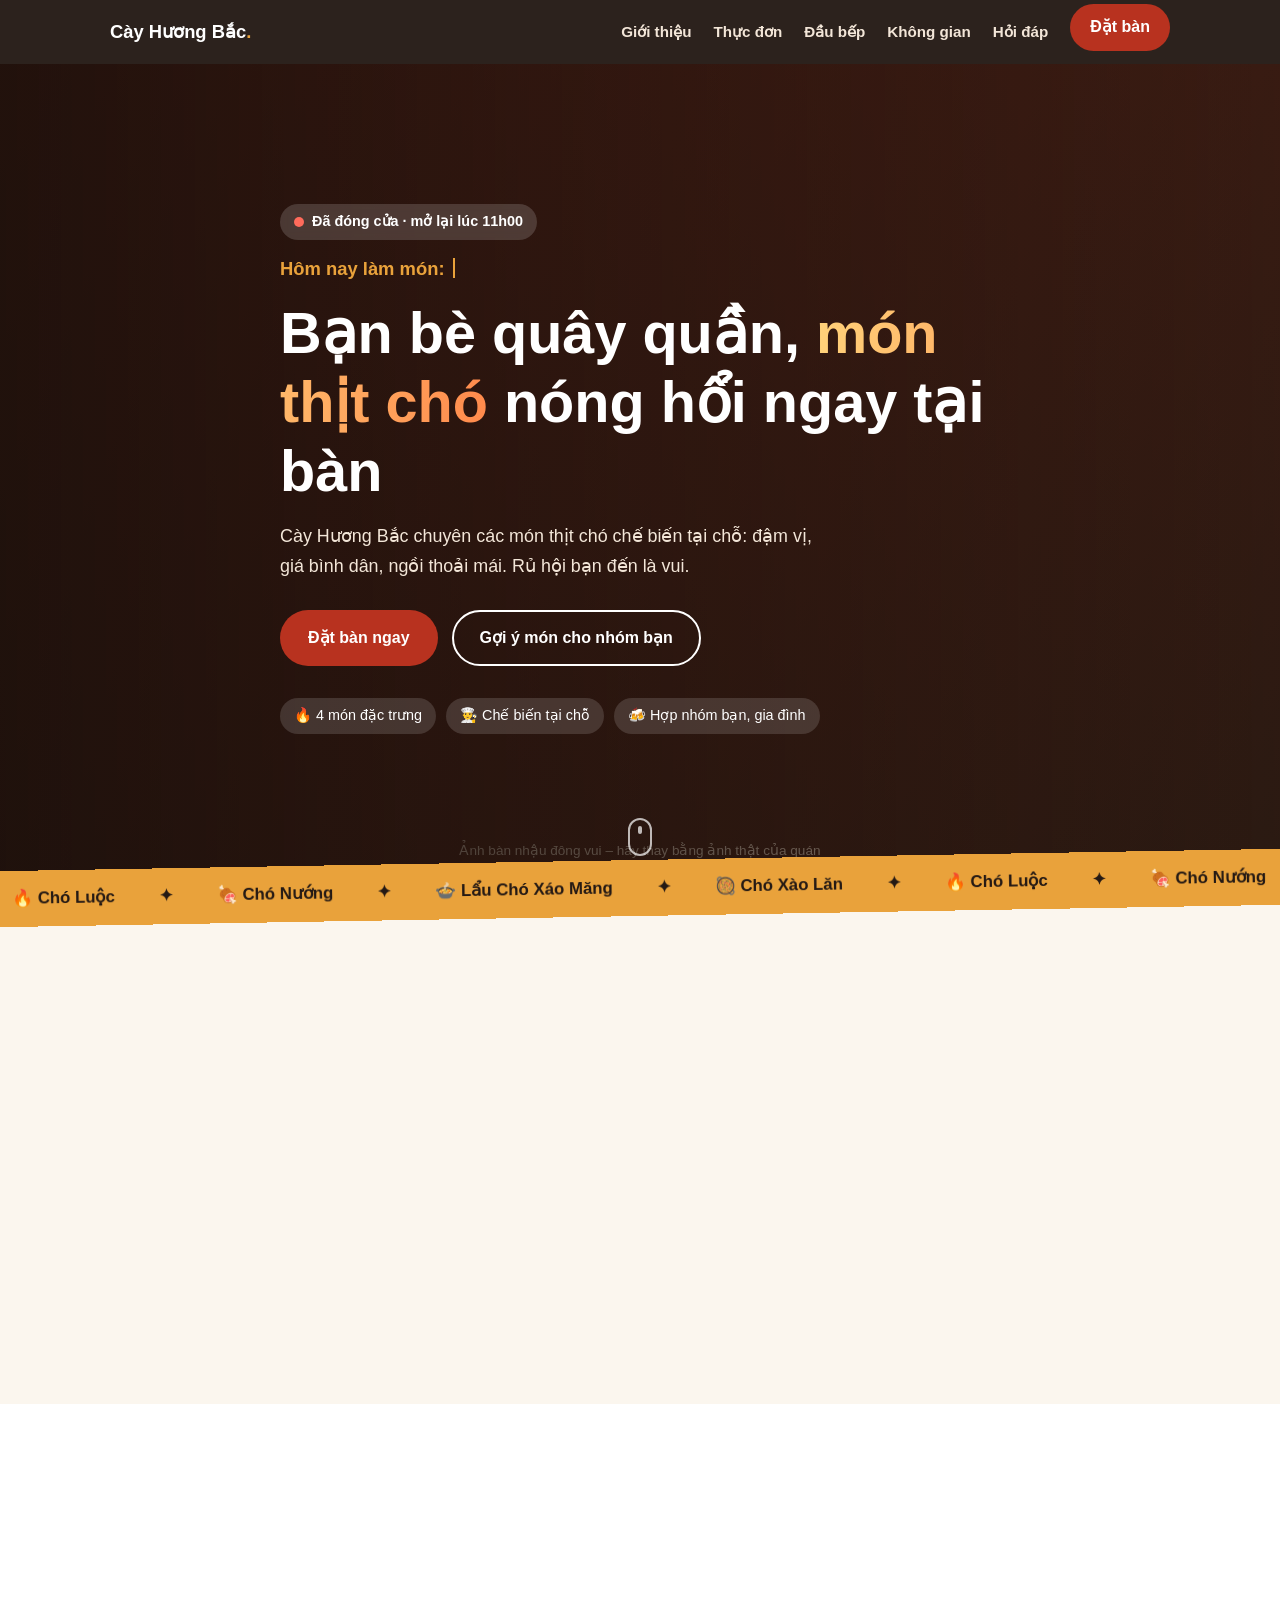
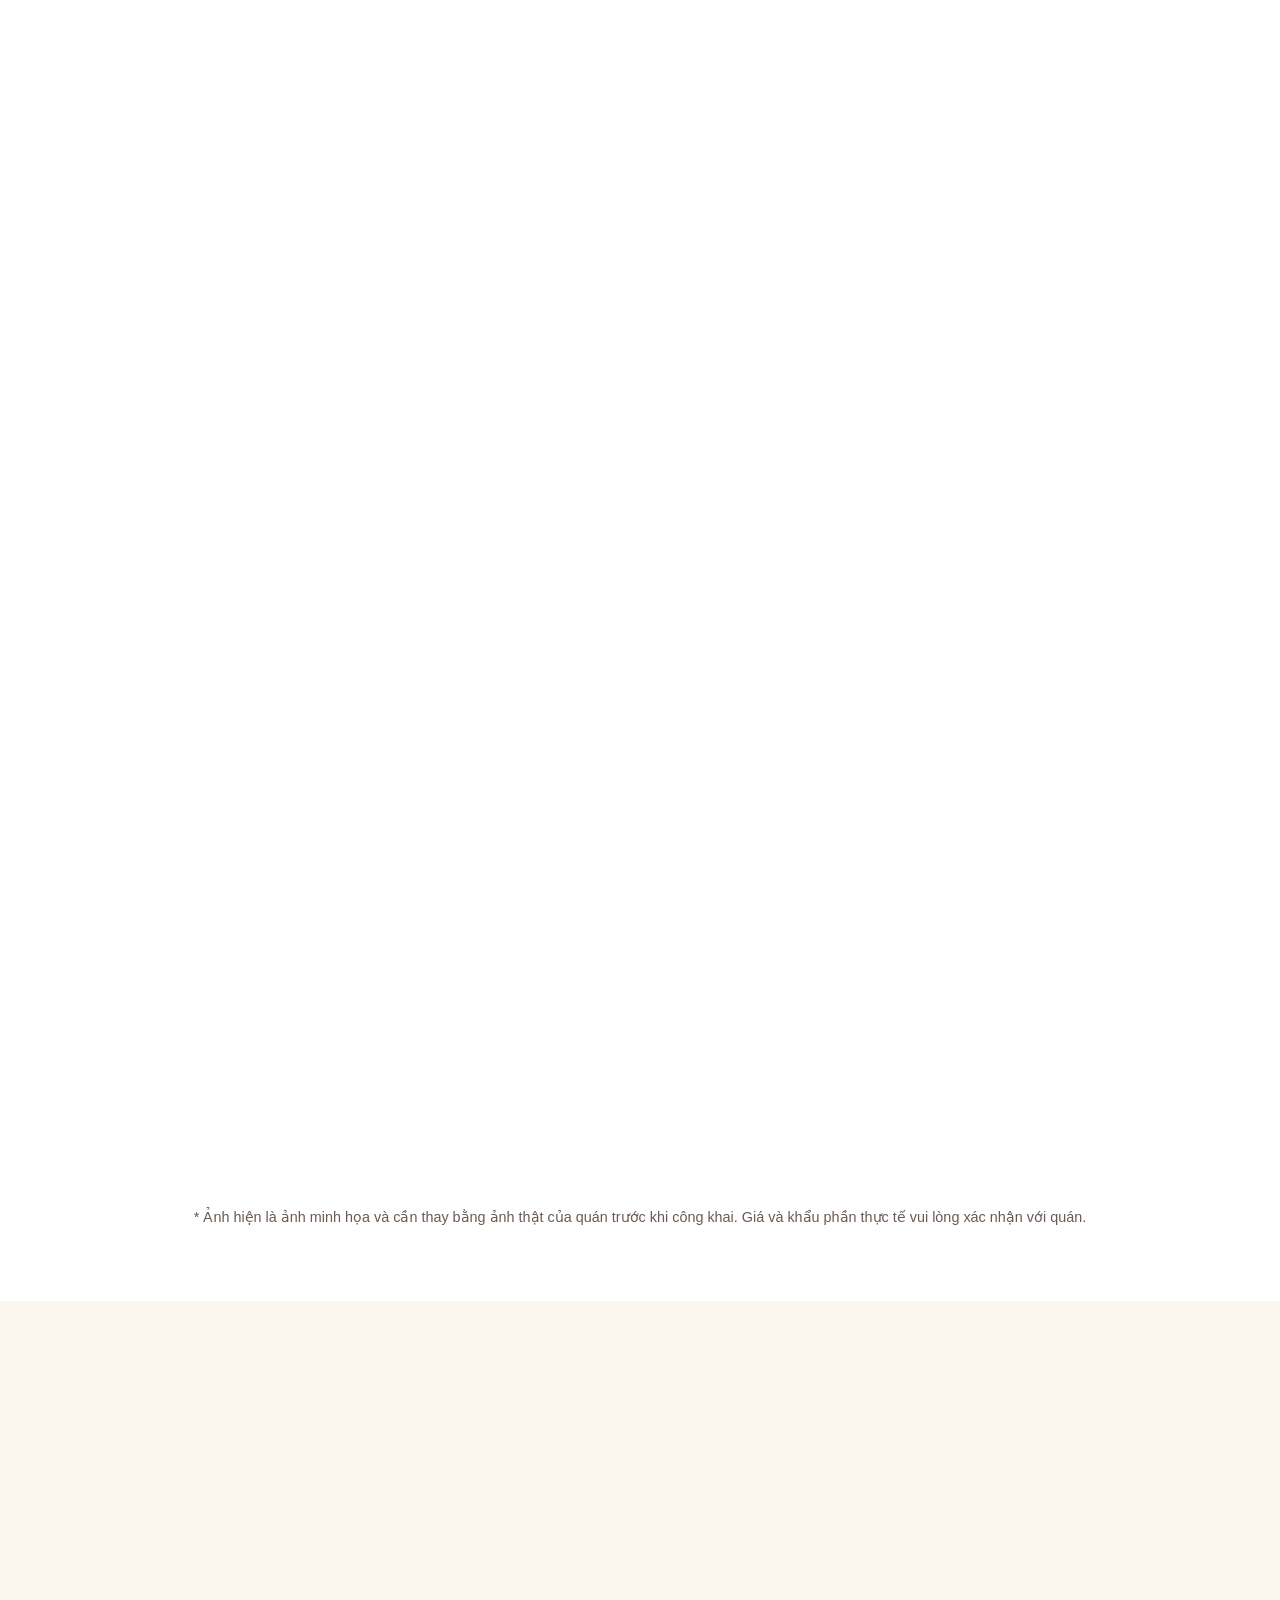
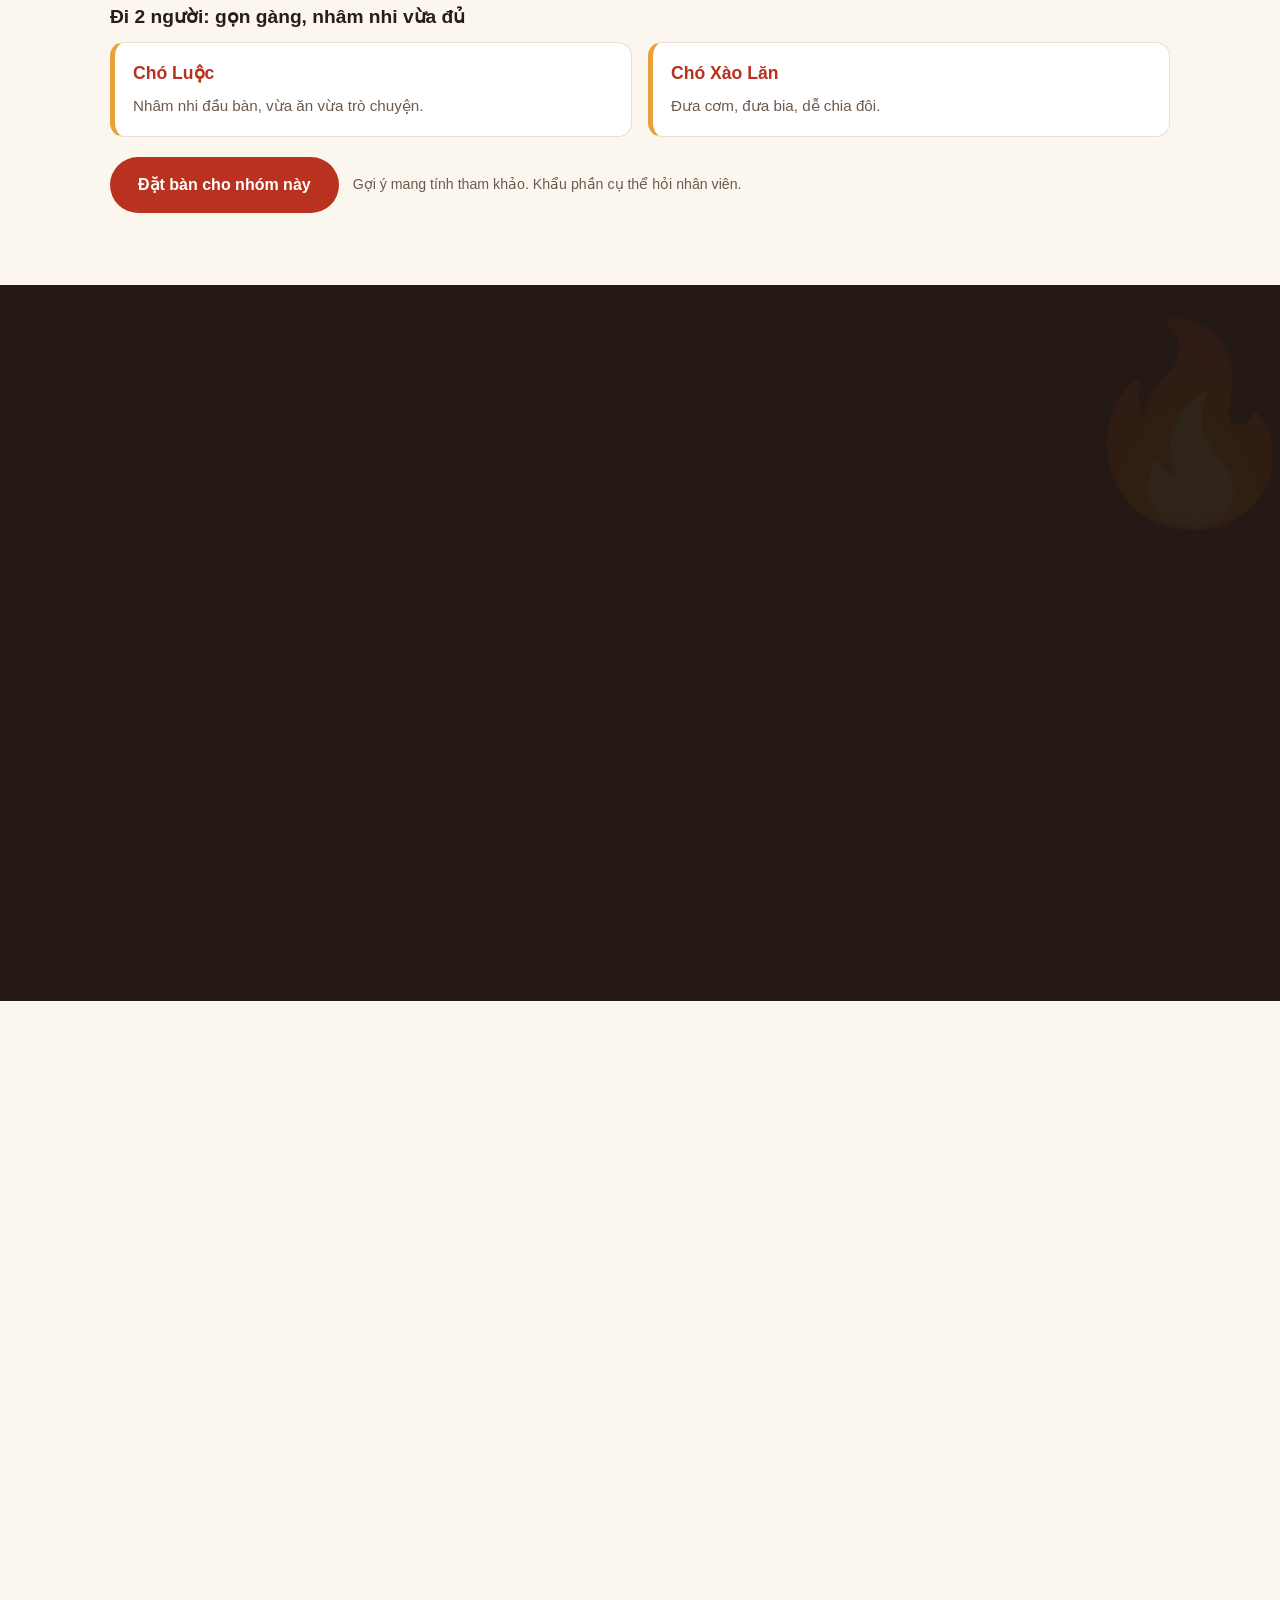
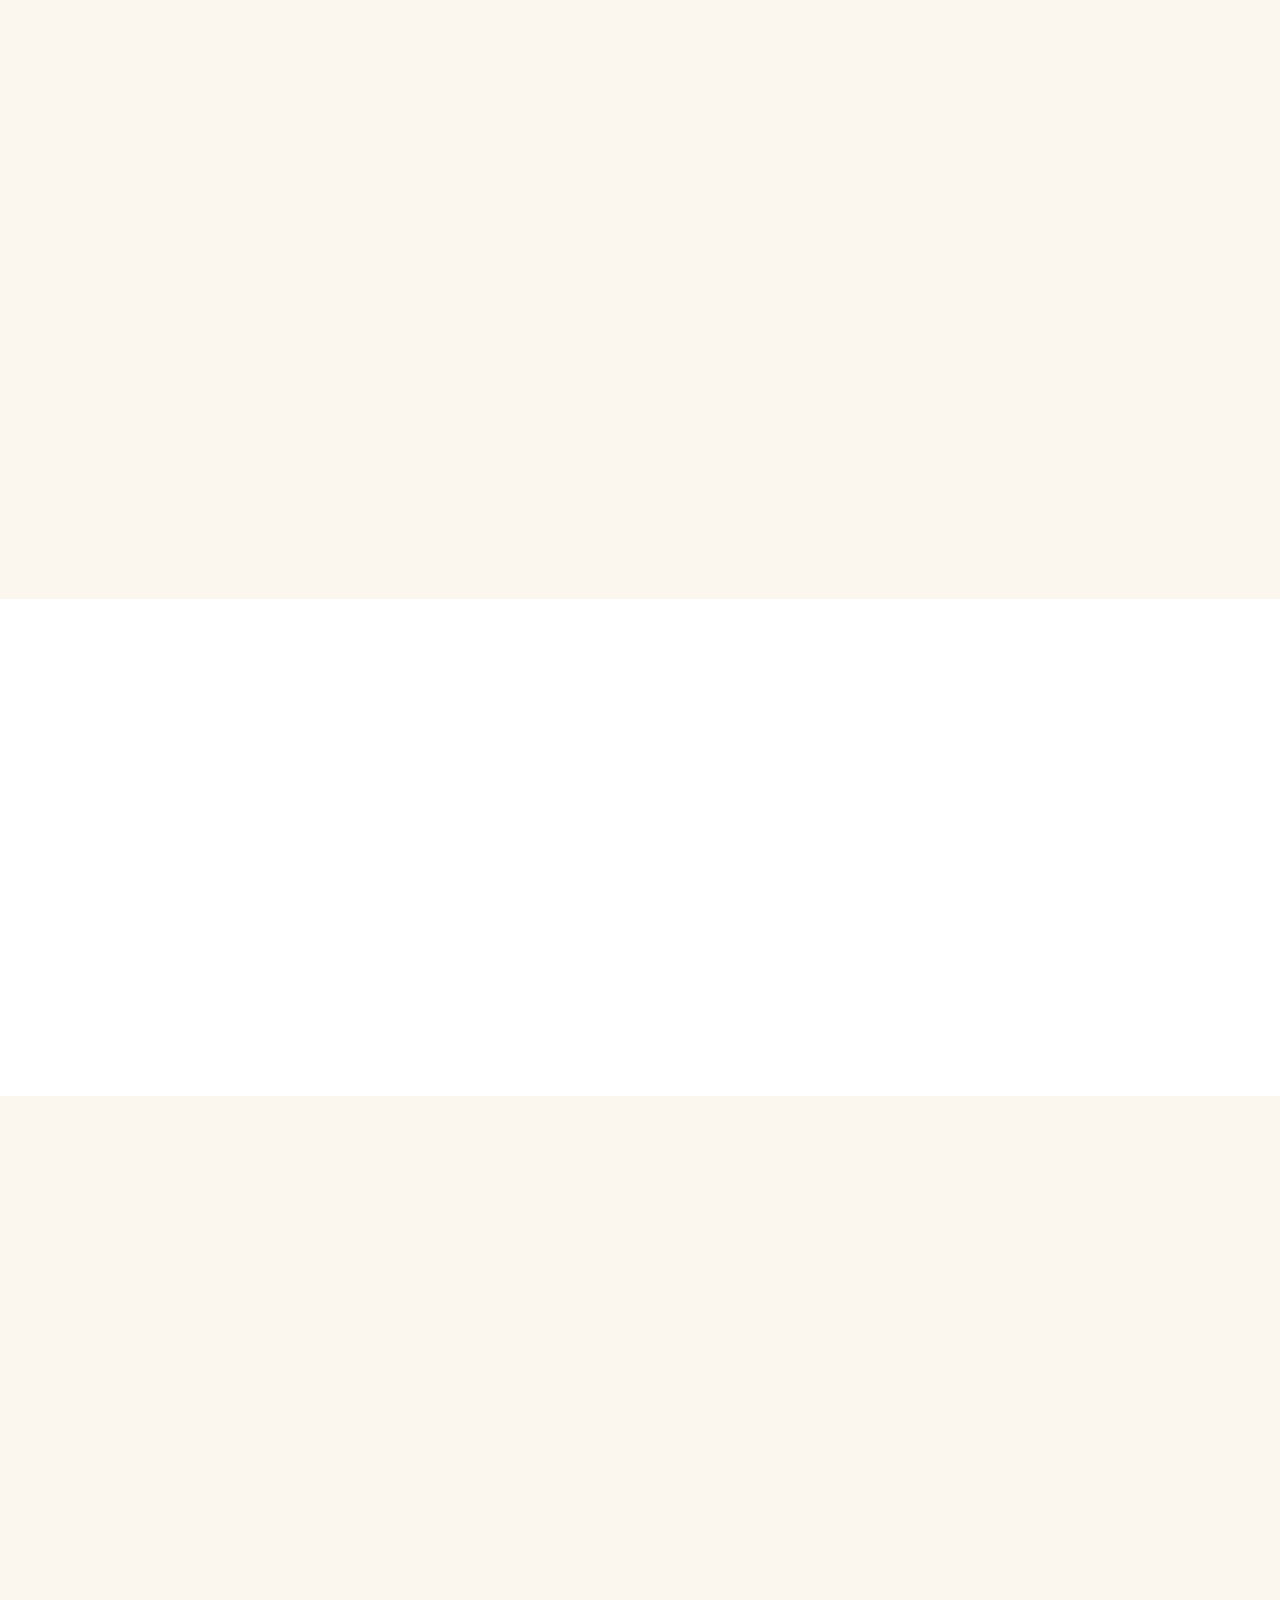
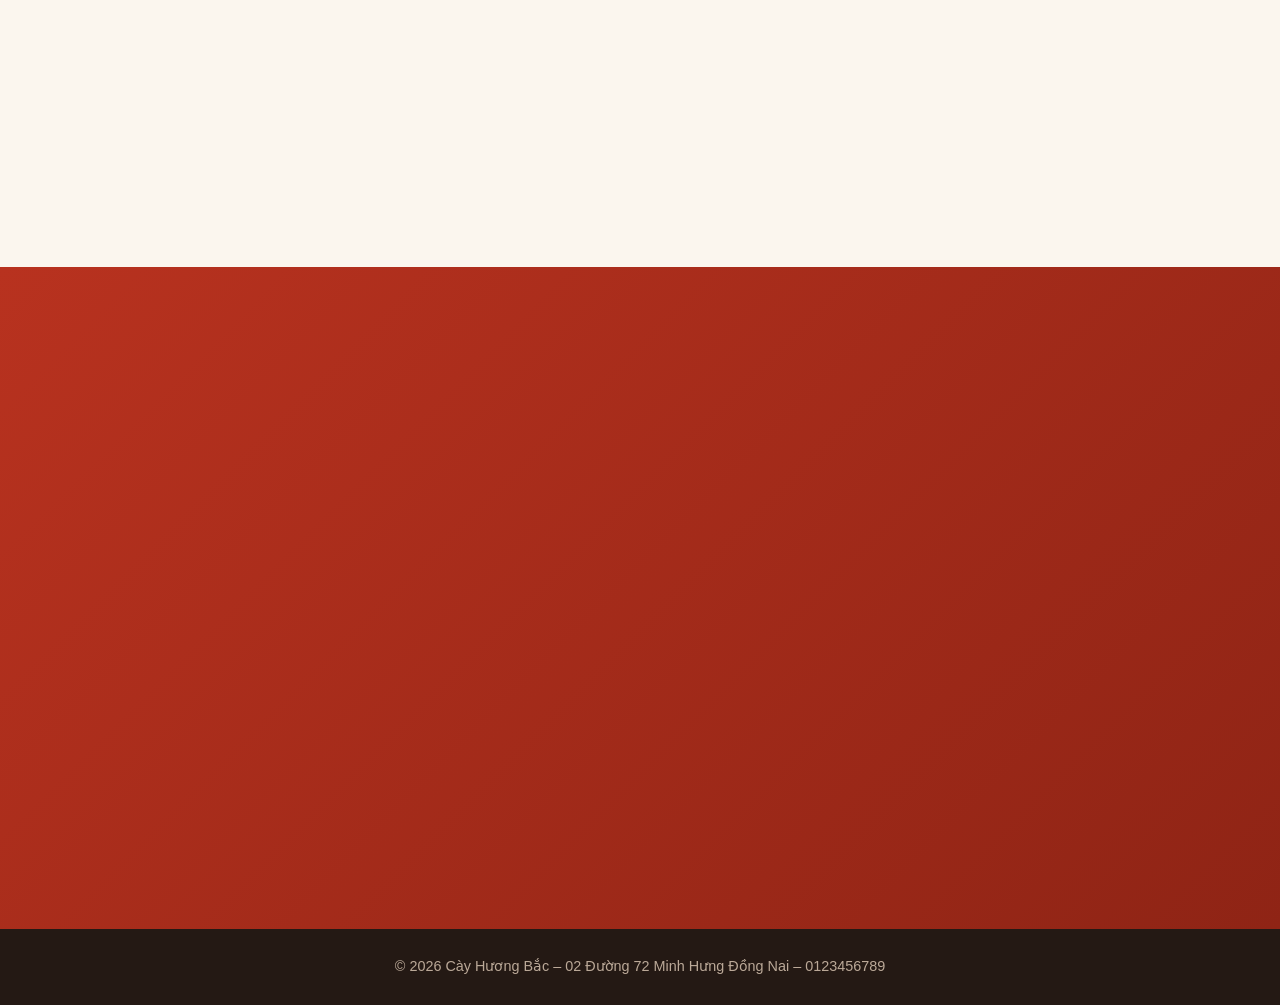
==== commit a2f02d04: "Update index.html" ====
--- a/index.html
+++ b/index.html
@@ -4,7 +4,9 @@
 <meta charset="UTF-8">
 <meta name="viewport" content="width=device-width, initial-scale=1">
 <title>Cày Hương Bắc – Quán nhậu thịt chó bình dân</title>
-<meta name="description" content="Cày Hương Bắc – quán nhậu bình dân với 4 món thịt chó chế biến tại chỗ. Đến đông, ngồi vui, ăn đã.">
+<meta name="description" content="Cày Hương Bắc – quán nhậu bình dân với các món đặc trưng, không gian thoải mái và nhận đặt bàn cho nhóm bạn, gia đình.">
+<meta name="theme-color" content="#241914">
+<meta name="format-detection" content="telephone=yes">
 <script>document.documentElement.classList.add('js')</script>
 <style>
   /* ===== MÀU SẮC: đổi tại đây ===== */
@@ -238,6 +240,20 @@
 
   .fab{display:none}
 
+
+  /* ===== Production polish ===== */
+  .contact .btn-ghost{display:inline-flex;align-items:center;justify-content:center}
+  .contact .info a{text-decoration:underline;text-underline-offset:3px}
+  .ans a{text-underline-offset:3px}
+  #ok a{color:#8a1d1d;font-weight:800}
+  @supports(padding:max(0px)){.fab{bottom:max(16px,env(safe-area-inset-bottom))}}
+  @media(max-width:520px){
+    body{font-size:16px}
+    .hero{min-height:86vh}
+    .hero .cta .btn{width:100%;text-align:center}
+    .fab{right:12px;left:12px;bottom:12px;text-align:center}
+  }
+
   @media(max-width:1000px){nav ul{gap:16px}}
   @media(max-width:860px){
     section{padding:52px 0}
@@ -262,6 +278,30 @@
     html{scroll-behavior:auto}
   }
 </style>
+
+<script type="application/ld+json">
+{
+  "@context":"https://schema.org",
+  "@type":"Restaurant",
+  "name":"Cày Hương Bắc",
+  "description":"Quán nhậu bình dân với các món đặc trưng và không gian phù hợp nhóm bạn, gia đình.",
+  "telephone":"0123456789",
+  "servesCuisine":"Vietnamese",
+  "priceRange":"$$",
+  "address":{
+    "@type":"PostalAddress",
+    "streetAddress":"02 Đường 72 Minh Hưng",
+    "addressLocality":"Đồng Nai",
+    "addressCountry":"VN"
+  },
+  "openingHoursSpecification":[{
+    "@type":"OpeningHoursSpecification",
+    "dayOfWeek":["Monday","Tuesday","Wednesday","Thursday","Friday","Saturday","Sunday"],
+    "opens":"11:00",
+    "closes":"23:00"
+  }]
+}
+</script>
 </head>
 <body>
 <div id="bar"></div>
@@ -269,7 +309,7 @@
 <header id="hd">
   <div class="wrap nav">
     <a class="logo" href="#top">Cày Hương Bắc<span>.</span></a>
-    <button class="burger" id="burger" aria-label="Mở menu" aria-expanded="false">☰</button>
+    <button class="burger" id="burger" type="button" aria-label="Mở menu" aria-controls="menuList" aria-expanded="false">☰</button>
     <nav>
       <ul id="menuList">
         <li><a href="#gioi-thieu">Giới thiệu</a></li>
@@ -287,9 +327,9 @@
 
 <!-- ===== MỞ ĐẦU ===== -->
 <section class="hero" style="padding:60px 0">
-  <!-- THAY ẢNH: ảnh nền quán/bàn nhậu. Đây là ảnh minh họa chung, chưa xác minh là ảnh thịt chó -->
+  <!-- ẢNH DEMO: thay bằng ảnh thật của quán trước khi public -->
   <div class="ph" data-label="Ảnh bàn nhậu đông vui – hãy thay bằng ảnh thật của quán">
-    <img src="https://images.unsplash.com/photo-1414235077428-338989a2e8c0?auto=format&fit=crop&w=1600&q=70" alt="Bàn ăn nhiều món nóng hổi, không khí quán nhậu đông vui" loading="eager" onerror="this.remove()">
+    <img src="https://images.unsplash.com/photo-1414235077428-338989a2e8c0?auto=format&fit=crop&w=1600&q=70" alt="Bàn ăn nhiều món nóng hổi, không khí quán nhậu đông vui" loading="eager" decoding="async" onerror="this.remove()">
   </div>
   <div class="wrap">
     <!-- Nhãn mở/đóng cửa: tự cập nhật theo giờ Việt Nam (xem JS, biến OPEN/CLOSE) -->
@@ -323,9 +363,9 @@
         <li>Phù hợp nhóm bạn, đồng nghiệp, tiệc nhỏ</li>
       </ul>
     </div>
-    <!-- THAY ẢNH: ảnh không gian hoặc bàn ăn thật của quán -->
+    <!-- ẢNH DEMO: thay bằng ảnh thật của quán trước khi public -->
     <div class="ph zoom rv rv-r" data-label="Ảnh không gian quán – thay bằng ảnh thật">
-      <img src="https://images.unsplash.com/photo-1517248135467-4c7edcad34c4?auto=format&fit=crop&w=900&q=70" alt="Không gian quán ăn ấm cúng với bàn ghế gỗ" loading="lazy" onerror="this.remove()">
+      <img src="https://images.unsplash.com/photo-1517248135467-4c7edcad34c4?auto=format&fit=crop&w=900&q=70" alt="Không gian quán ăn ấm cúng với bàn ghế gỗ" loading="lazy" decoding="async" onerror="this.remove()">
     </div>
   </div>
 </section>
@@ -335,64 +375,64 @@
   <div class="wrap">
     <div class="rv"><span class="eyebrow">Thực đơn</span>
     <h2>4 món chính của quán</h2>
-    <p class="lead">Ít món nhưng món nào cũng được chăm chút. Giá cụ thể từng phần vui lòng hỏi nhân viên hoặc gọi điện.</p></div>
+    <p class="lead">Ít món nhưng món nào cũng được chăm chút. Giá hiển thị là mức tham khảo; khẩu phần và giá thực tế vui lòng xác nhận với quán trước khi đặt.</p></div>
 
     <div class="menu">
-      <!-- LƯU Ý ẢNH: 4 ảnh dưới đây chỉ là ảnh món thịt/nướng/lẩu minh họa chung, KHÔNG phải ảnh thịt chó đã xác minh. Hãy thay bằng ảnh món thật của quán. -->
-      <!-- GIÁ: đang để "100 Đến 200" cho cả 4 món. Bạn có thể thêm đơn vị hoặc sửa giá riêng từng món. -->
+      <!-- ẢNH DEMO: 4 ảnh món hiện là ảnh minh họa; thay bằng ảnh món thật trước khi public. -->
+      <!-- GIÁ: đang để "100.000 – 200.000đ" cho cả 4 món. Bạn có thể thêm đơn vị hoặc sửa giá riêng từng món. -->
       <article class="dish rv tilt" style="--d:0s">
         <span class="num">1</span>
         <div class="ph zoom" data-label="Chó Luộc – ảnh minh họa, thay bằng ảnh thật">
-          <img src="https://images.unsplash.com/photo-1544025162-d76694265947?auto=format&fit=crop&w=800&q=70" alt="Đĩa thịt luộc thái lát bày trên bàn (ảnh minh họa cho món Chó Luộc)" loading="lazy" onerror="this.remove()">
+          <img src="https://images.unsplash.com/photo-1544025162-d76694265947?auto=format&fit=crop&w=800&q=70" alt="Đĩa thịt luộc thái lát bày trên bàn (ảnh minh họa cho món Chó Luộc)" loading="lazy" decoding="async" onerror="this.remove()">
         </div>
         <div class="body">
           <span class="tag">Món khai vị của bàn nhậu</span>
           <h3>Chó Luộc</h3>
           <p>Thịt luộc chín tới, thái lát mỏng, ăn kèm rau thơm và mắm tôm pha đúng vị. Món nhâm nhi đầu bàn.</p>
-          <div class="row"><span class="price">100 Đến 200</span><a href="#dat-ban" class="btn btn-primary" style="padding:8px 18px">Đặt bàn</a></div>
+          <div class="row"><span class="price">100.000 – 200.000đ</span><a href="#dat-ban" class="btn btn-primary" style="padding:8px 18px">Đặt bàn</a></div>
         </div>
       </article>
 
       <article class="dish rv tilt" style="--d:.15s">
         <span class="num">2</span>
         <div class="ph zoom" data-label="Chó Nướng – ảnh minh họa, thay bằng ảnh thật">
-          <img src="https://images.unsplash.com/photo-1555939594-58d7cb561ad1?auto=format&fit=crop&w=800&q=70" alt="Thịt nướng xiên trên bếp than hồng (ảnh minh họa cho món Chó Nướng)" loading="lazy" onerror="this.remove()">
+          <img src="https://images.unsplash.com/photo-1555939594-58d7cb561ad1?auto=format&fit=crop&w=800&q=70" alt="Thịt nướng xiên trên bếp than hồng (ảnh minh họa cho món Chó Nướng)" loading="lazy" decoding="async" onerror="this.remove()">
         </div>
         <div class="body">
           <span class="tag">Thơm lừng, đậm đà</span>
           <h3>Chó Nướng</h3>
           <p>Thịt ướp gia vị, nướng trên than cho thơm cháy cạnh, bên trong vẫn mềm. Ăn nóng mới đã.</p>
-          <div class="row"><span class="price">100 Đến 200</span><a href="#dat-ban" class="btn btn-primary" style="padding:8px 18px">Đặt bàn</a></div>
+          <div class="row"><span class="price">100.000 – 200.000đ</span><a href="#dat-ban" class="btn btn-primary" style="padding:8px 18px">Đặt bàn</a></div>
         </div>
       </article>
 
       <article class="dish rv tilt" style="--d:0s">
         <span class="num">3</span>
         <div class="ph zoom" data-label="Lẩu Chó Xáo Măng – ảnh minh họa, thay bằng ảnh thật">
-          <img src="https://images.unsplash.com/photo-1582878826629-29b7ad1cdc43?auto=format&fit=crop&w=800&q=70" alt="Nồi lẩu nóng bốc khói đặt giữa bàn (ảnh minh họa cho món Lẩu Chó Xáo Măng)" loading="lazy" onerror="this.remove()">
+          <img src="https://images.unsplash.com/photo-1582878826629-29b7ad1cdc43?auto=format&fit=crop&w=800&q=70" alt="Nồi lẩu nóng bốc khói đặt giữa bàn (ảnh minh họa cho món Lẩu Chó Xáo Măng)" loading="lazy" decoding="async" onerror="this.remove()">
         </div>
         <div class="body">
           <span class="tag">Hợp đi nhóm đông</span>
           <h3>Lẩu Chó Xáo Măng</h3>
           <p>Nồi lẩu nước dùng ngọt thanh, nấu cùng măng, dọn ra bàn còn sôi. Cả nhóm vừa ăn vừa trò chuyện.</p>
-          <div class="row"><span class="price">100 Đến 200</span><a href="#dat-ban" class="btn btn-primary" style="padding:8px 18px">Đặt bàn</a></div>
+          <div class="row"><span class="price">100.000 – 200.000đ</span><a href="#dat-ban" class="btn btn-primary" style="padding:8px 18px">Đặt bàn</a></div>
         </div>
       </article>
 
       <article class="dish rv tilt" style="--d:.15s">
         <span class="num">4</span>
         <div class="ph zoom" data-label="Chó Xào Lăn – ảnh minh họa, thay bằng ảnh thật">
-          <img src="https://images.unsplash.com/photo-1512058564366-18510be2db19?auto=format&fit=crop&w=800&q=70" alt="Món thịt xào lăn trong chảo nóng (ảnh minh họa cho món Chó Xào Lăn)" loading="lazy" onerror="this.remove()">
+          <img src="https://images.unsplash.com/photo-1512058564366-18510be2db19?auto=format&fit=crop&w=800&q=70" alt="Món thịt xào lăn trong chảo nóng (ảnh minh họa cho món Chó Xào Lăn)" loading="lazy" decoding="async" onerror="this.remove()">
         </div>
         <div class="body">
           <span class="tag">Đưa cơm, đưa bia</span>
           <h3>Chó Xào Lăn</h3>
           <p>Thịt xào lăn với sả ớt và gia vị, sốt sền sệt đậm vị. Ăn với bánh mì hoặc cơm đều hợp.</p>
-          <div class="row"><span class="price">100 Đến 200</span><a href="#dat-ban" class="btn btn-primary" style="padding:8px 18px">Đặt bàn</a></div>
+          <div class="row"><span class="price">100.000 – 200.000đ</span><a href="#dat-ban" class="btn btn-primary" style="padding:8px 18px">Đặt bàn</a></div>
         </div>
       </article>
     </div>
-    <p class="note">* Ảnh chỉ mang tính minh họa. Giá và khẩu phần thực tế vui lòng liên hệ quán.</p>
+    <p class="note">* Ảnh hiện là ảnh minh họa và cần thay bằng ảnh thật của quán trước khi công khai. Giá và khẩu phần thực tế vui lòng xác nhận với quán.</p>
   </div>
 </section>
 
@@ -416,22 +456,21 @@
 <!-- ===== ĐẦU BẾP ===== -->
 <section id="dau-bep" class="chef">
   <div class="wrap chef-grid">
-    <!-- THAY ẢNH: ảnh đầu bếp thật của quán -->
+    <!-- ẢNH DEMO: thay bằng ảnh thật của quán nếu muốn giới thiệu người đứng bếp. -->
     <div class="ph zoom rv rv-l" data-label="Ảnh đầu bếp – thay bằng ảnh thật">
-      <img src="https://images.unsplash.com/photo-1556910103-1c02745aae4d?auto=format&fit=crop&w=800&q=70" alt="Đầu bếp đang chế biến món ăn trong bếp" loading="lazy" onerror="this.remove()">
+      <img src="https://images.unsplash.com/photo-1556910103-1c02745aae4d?auto=format&fit=crop&w=800&q=70" alt="Đầu bếp đang chế biến món ăn trong bếp" loading="lazy" decoding="async" onerror="this.remove()">
     </div>
     <div>
       <div class="rv"><span class="eyebrow" style="color:var(--accent)">Đứng bếp</span>
-      <h2>Nguyen Van A và cách chế biến của quán</h2>
+      <h2>Bí quyết chế biến của quán</h2>
       <!-- CẦN THAY: giới thiệu đầu bếp (kinh nghiệm, bí quyết, phong cách) -->
-      <p class="lead">[Giới thiệu ngắn về đầu bếp: số năm kinh nghiệm, bí quyết gia truyền hoặc phong cách nấu.]</p></div>
+      <p class="lead">Quán tập trung vào cách sơ chế kỹ, nêm nếm theo từng món và đưa món ra bàn khi còn nóng. Thông tin về người đứng bếp có thể bổ sung tại đây khi quán muốn giới thiệu nhân sự cụ thể.</p></div>
       <div class="steps">
         <div class="step rv rv-r" style="--d:.1s"><b>1</b><div><h3>Sơ chế sạch sẽ</h3><p>Thịt được làm sạch, khử mùi kỹ trước khi vào bếp.</p></div></div>
         <div class="step rv rv-r" style="--d:.25s"><b>2</b><div><h3>Nêm nếm vừa miệng</h3><p>Gia vị, sả, riềng, mẻ… điều chỉnh riêng cho từng món.</p></div></div>
         <div class="step rv rv-r" style="--d:.4s"><b>3</b><div><h3>Ra món khi còn nóng</h3><p>Nấu theo bàn để món tới tay khách vẫn nóng, thơm.</p></div></div>
       </div>
-      <!-- CẦN THAY: câu nói của đầu bếp -->
-      <blockquote class="rv" style="--d:.5s">“[Câu nói của đầu bếp về món ăn hoặc quán.]”</blockquote>
+      <blockquote class="rv" style="--d:.5s">“Món ngon nhất là món được làm kỹ và đưa ra bàn đúng lúc.”</blockquote>
     </div>
   </div>
 </section>
@@ -443,54 +482,33 @@
     <h2>Ngồi thoải mái, nhậu thoải mái</h2>
     <p class="lead">Không gian rộng rãi, bàn ghế gọn gàng, hợp cho nhóm bạn, gia đình hay buổi tụ họp cuối tuần. Bấm vào ảnh để xem lớn.</p></div>
     <div class="gallery">
-      <!-- THAY ẢNH: 3 ảnh không gian thật của quán -->
-      <div class="ph zoom rv" data-label="Khu ngồi chính – thay ảnh thật"><img src="https://images.unsplash.com/photo-1559339352-11d035aa65de?auto=format&fit=crop&w=1000&q=70" alt="Khu vực bàn ghế rộng rãi của quán ăn" loading="lazy" onerror="this.remove()"></div>
-      <div class="ph zoom rv" style="--d:.15s" data-label="Góc bàn nhóm – thay ảnh thật"><img src="https://images.unsplash.com/photo-1528605248644-14dd04022da1?auto=format&fit=crop&w=600&q=70" alt="Nhóm bạn cùng ăn uống, cụng ly" loading="lazy" onerror="this.remove()"></div>
-      <div class="ph zoom rv" style="--d:.3s" data-label="Khu bếp – thay ảnh thật"><img src="https://images.unsplash.com/photo-1424847651672-bf20a4b0982b?auto=format&fit=crop&w=600&q=70" alt="Khu bếp và quầy phục vụ của quán" loading="lazy" onerror="this.remove()"></div>
+      <!-- ẢNH DEMO: thay bằng ảnh thật của quán trước khi public. -->
+      <div class="ph zoom rv" data-label="Khu ngồi chính – thay ảnh thật"><img src="https://images.unsplash.com/photo-1559339352-11d035aa65de?auto=format&fit=crop&w=1000&q=70" alt="Khu vực bàn ghế rộng rãi của quán ăn" loading="lazy" decoding="async" onerror="this.remove()"></div>
+      <div class="ph zoom rv" style="--d:.15s" data-label="Góc bàn nhóm – thay ảnh thật"><img src="https://images.unsplash.com/photo-1528605248644-14dd04022da1?auto=format&fit=crop&w=600&q=70" alt="Nhóm bạn cùng ăn uống, cụng ly" loading="lazy" decoding="async" onerror="this.remove()"></div>
+      <div class="ph zoom rv" style="--d:.3s" data-label="Khu bếp – thay ảnh thật"><img src="https://images.unsplash.com/photo-1424847651672-bf20a4b0982b?auto=format&fit=crop&w=600&q=70" alt="Khu bếp và quầy phục vụ của quán" loading="lazy" decoding="async" onerror="this.remove()"></div>
     </div>
     <div class="feats">
       <div class="feat rv" style="--d:0s"><i>🪑</i><b>Chỗ ngồi rộng</b><small>Bàn nhỏ đến bàn đông người</small></div>
       <div class="feat rv" style="--d:.12s"><i>🍻</i><b>Hợp tụ họp</b><small>Sinh nhật, họp lớp, liên hoan</small></div>
       <div class="feat rv" style="--d:.24s"><i>⚡</i><b>Lên món nhanh</b><small>Nóng hổi, đúng bàn</small></div>
-      <div class="feat rv" style="--d:.36s"><i>💸</i><b>Giá bình dân</b><small>Món từ 100 Đến 200</small></div>
-    </div>
-  </div>
-</section>
-
-<!-- ===== LỜI KHEN TỪ KHÁCH QUEN (thẻ trượt ngang) ===== -->
-<!-- QUAN TRỌNG: chỉ dùng đánh giá THẬT của khách (Google Maps, Facebook, Zalo...). Sao chép nguyên văn và xin phép khách nếu có thể.
-     Mỗi thẻ .rc là một đánh giá: thay chữ trong [ ], thêm/bớt thẻ tùy ý. Nếu chưa có đánh giá thật, hãy xóa cả section này. -->
-<section id="danh-gia" class="rev-bg">
+      <div class="feat rv" style="--d:.36s"><i>💸</i><b>Giá bình dân</b><small>Món từ 100.000 – 200.000đ</small></div>
+    </div>
+  </div>
+</section>
+
+<!-- ===== ĐIỂM NỔI BẬT ===== -->
+<section id="diem-noi-bat" class="rev-bg">
   <div class="wrap">
-    <div class="rev-head">
-      <div class="rv">
-        <span class="eyebrow">Khách quen nói gì</span>
-        <h2>Lời khen từ khách quen</h2>
-        <p class="lead" style="margin-bottom:0">Vuốt ngang hoặc bấm mũi tên để xem thêm.</p>
-      </div>
-      <div class="arrows"><button type="button" id="prev" aria-label="Xem đánh giá trước">←</button><button type="button" id="next" aria-label="Xem đánh giá tiếp theo">→</button></div>
-    </div>
-    <div class="track rv" id="track" tabindex="0" aria-label="Đánh giá của khách hàng">
-      <article class="rc">
-        <div class="stars" aria-label="[Số sao thật]">[★★★★★]</div>
-        <p>[Dán nguyên văn đánh giá thật của khách quen số 1 tại đây.]</p>
-        <footer><span class="av">A</span><div><b>[Tên khách 1]</b><small>[Nguồn: Google Maps / Facebook / Zalo]</small></div></footer>
-      </article>
-      <article class="rc">
-        <div class="stars" aria-label="[Số sao thật]">[★★★★★]</div>
-        <p>[Dán nguyên văn đánh giá thật của khách quen số 2 tại đây.]</p>
-        <footer><span class="av">B</span><div><b>[Tên khách 2]</b><small>[Nguồn: Google Maps / Facebook / Zalo]</small></div></footer>
-      </article>
-      <article class="rc">
-        <div class="stars" aria-label="[Số sao thật]">[★★★★★]</div>
-        <p>[Dán nguyên văn đánh giá thật của khách quen số 3 tại đây.]</p>
-        <footer><span class="av">C</span><div><b>[Tên khách 3]</b><small>[Nguồn: Google Maps / Facebook / Zalo]</small></div></footer>
-      </article>
-      <article class="rc">
-        <div class="stars" aria-label="[Số sao thật]">[★★★★★]</div>
-        <p>[Dán nguyên văn đánh giá thật của khách quen số 4 tại đây.]</p>
-        <footer><span class="av">D</span><div><b>[Tên khách 4]</b><small>[Nguồn: Google Maps / Facebook / Zalo]</small></div></footer>
-      </article>
+    <div class="rv">
+      <span class="eyebrow">Điểm nổi bật</span>
+      <h2>Những điều khách quan tâm trước khi đến</h2>
+      <p class="lead">Thông tin thực tế được trình bày rõ ràng để bạn dễ chọn món, chọn chỗ và liên hệ với quán.</p>
+    </div>
+    <div class="feats" style="margin-top:0">
+      <div class="feat rv"><i>📍</i><b>Dễ tìm đường</b><small>Xem địa chỉ và chỉ đường trước khi đến</small></div>
+      <div class="feat rv" style="--d:.12s"><i>🍻</i><b>Hợp đi nhóm</b><small>Phù hợp bạn bè, đồng nghiệp và gia đình</small></div>
+      <div class="feat rv" style="--d:.24s"><i>🔥</i><b>Món nóng tại bàn</b><small>Ưu tiên phục vụ món khi còn nóng</small></div>
+      <div class="feat rv" style="--d:.36s"><i>📞</i><b>Liên hệ nhanh</b><small>Gọi quán để hỏi món và xác nhận bàn</small></div>
     </div>
   </div>
 </section>
@@ -516,6 +534,14 @@
         <summary>Quán có phục vụ mang về không?</summary>
         <div class="ans"><span class="yes">Có.</span> Quán có phục vụ mang về. Bạn gọi trước <a href="tel:0123456789">0123456789</a> để món được chuẩn bị sẵn, đến là lấy.</div>
       </details>
+      <details>
+        <summary>Quán mở cửa từ mấy giờ?</summary>
+        <div class="ans">Quán hiện hiển thị giờ phục vụ <span class="yes">11h00 – 23h00</span>. Nếu đi nhóm đông, bạn nên liên hệ trước để quán chủ động sắp xếp.</div>
+      </details>
+      <details>
+        <summary>Có nhận khách không đặt bàn trước không?</summary>
+        <div class="ans"><span class="yes">Có.</span> Tuy nhiên, với nhóm đông bạn nên gọi trước để quán kiểm tra chỗ và sắp xếp bàn phù hợp.</div>
+      </details>
     </div>
   </div>
 </section>
@@ -526,28 +552,27 @@
     <div class="rv rv-l">
       <span class="eyebrow" style="color:var(--accent)">Liên hệ</span>
       <h2>Đặt bàn trước để có chỗ đẹp</h2>
-      <p style="margin-bottom:14px">Gọi cho quán hoặc để lại thông tin bên cạnh, quán sẽ liên hệ xác nhận.</p>
+      <p style="margin-bottom:14px">Gọi cho quán để xác nhận nhanh, hoặc điền thông tin bên cạnh để chuẩn bị nội dung yêu cầu đặt bàn. Khi chưa kết nối backend/email, biểu mẫu chỉ kiểm tra dữ liệu trên trình duyệt và không tự gửi đến quán.</p>
       <div class="status" role="status"><i></i><span>Đang kiểm tra giờ mở cửa…</span></div>
       <ul class="info">
         <li>📍 <span>02 Đường 72 Minh Hưng Đồng Nai</span></li>
+        <li>🗺️ <a href="https://www.google.com/maps/search/?api=1&query=02%20%C4%90%C6%B0%E1%BB%9Dng%2072%20Minh%20H%C6%B0ng%20%C4%90%E1%BB%93ng%20Nai" target="_blank" rel="noopener noreferrer">Mở vị trí trên Google Maps</a></li>
         <li>📞 <a href="tel:0123456789">0123456789</a></li>
         <li>🕒 <span>11h00 Đến 23h00</span></li>
-        <!-- CẦN THAY: Zalo / Facebook thật của quán (hoặc xóa dòng này) -->
-        <li>💬 <span>[Zalo / Facebook của quán]</span></li>
       </ul>
       <p style="margin-top:22px"><a href="tel:0123456789" class="btn btn-ghost">Gọi đặt bàn</a></p>
     </div>
 
     <form id="bookForm" class="rv rv-r" novalidate>
       <label>Họ tên
-        <input name="name" required placeholder="Nguyễn Văn A">
+        <input name="name" autocomplete="name" required placeholder="Nguyễn Văn A">
       </label>
       <div class="two">
         <label>Số điện thoại
-          <input name="phone" type="tel" required placeholder="09xx xxx xxx">
+          <input name="phone" type="tel" inputmode="tel" autocomplete="tel" required placeholder="09xx xxx xxx">
         </label>
         <label>Số người
-          <select name="people"><option>2–4 người</option><option>5–8 người</option><option>9–15 người</option><option>Trên 15 người</option></select>
+          <select name="people"><option>2 người</option><option>4 người</option><option>5–8 người</option><option>9–15 người</option><option>Trên 15 người</option></select>
         </label>
       </div>
       <div class="two">
@@ -557,7 +582,7 @@
       <label>Ghi chú (món muốn gọi trước…)
         <textarea name="note" rows="3"></textarea>
       </label>
-      <button class="btn btn-primary" type="submit">Gửi yêu cầu đặt bàn</button>
+      <button class="btn btn-primary" type="submit">Kiểm tra thông tin đặt bàn</button>
       <div id="ok" role="status"></div>
     </form>
   </div>
@@ -576,6 +601,7 @@
   // Menu điện thoại
   const burger=$('#burger'),list=$('#menuList');
   burger.addEventListener('click',()=>{const o=list.classList.toggle('open');burger.setAttribute('aria-expanded',o)});
+  addEventListener('keydown',e=>{if(e.key==='Escape'&&list.classList.contains('open')){list.classList.remove('open');burger.setAttribute('aria-expanded','false');burger.focus()}});
   $$('#menuList a').forEach(a=>a.addEventListener('click',()=>{list.classList.remove('open');burger.setAttribute('aria-expanded',false)}));
   $('#y').textContent=new Date().getFullYear();
 
@@ -601,7 +627,7 @@
     }else{cls='closed';txt='Đã đóng cửa · mở lại lúc 11h00'}
     $$('.status').forEach(s=>{s.className='status '+cls;s.querySelector('span').textContent=txt});
   }
-  updateStatus();setInterval(updateStatus,30000);
+  updateStatus();setInterval(updateStatus,60000);
 
   // ===== Gợi ý món theo số người =====
   // Chỉ dùng đúng 4 món của quán. Sửa nội dung gợi ý tại đây nếu muốn.
@@ -609,11 +635,11 @@
     '2':{t:'Đi 2 người: gọn gàng, nhâm nhi vừa đủ',sel:0,d:[
       ['Chó Luộc','Nhâm nhi đầu bàn, vừa ăn vừa trò chuyện.'],
       ['Chó Xào Lăn','Đưa cơm, đưa bia, dễ chia đôi.']]},
-    '4':{t:'Đi 4 người: đủ vị cho cả nhóm',sel:0,d:[
+    '4':{t:'Đi 4 người: đủ vị cho cả nhóm',sel:1,d:[
       ['Chó Nướng','Thơm lừng, gắp chung rất đã.'],
       ['Chó Xào Lăn','Đậm vị, đưa cay tốt.'],
       ['Chó Luộc','Món mở màn nhẹ nhàng cho cả bàn.']]},
-    'hoi':{t:'Cả hội đông vui: gọi nồi lẩu cho cả bàn',sel:1,d:[
+    'hoi':{t:'Cả hội đông vui: gọi nồi lẩu cho cả bàn',sel:2,d:[
       ['Lẩu Chó Xáo Măng','Nồi lẩu sôi giữa bàn, ai cũng có phần.'],
       ['Chó Nướng','Gọi thêm cho nóng hổi, thơm lừng.'],
       ['Chó Luộc','Món nhâm nhi dễ ăn cho cả nhóm.'],
@@ -715,7 +741,12 @@
   addEventListener('keydown',e=>{if(e.key==='Escape')lb.classList.remove('open')});
 
   // Biểu mẫu đặt bàn
-  $('input[name=date]').min=new Date().toISOString().split('T')[0];
+  function vnDateISO(){
+    const p=new Intl.DateTimeFormat('en-CA',{timeZone:'Asia/Ho_Chi_Minh',year:'numeric',month:'2-digit',day:'2-digit'}).formatToParts(new Date());
+    const get=t=>p.find(x=>x.type===t).value;
+    return get('year')+'-'+get('month')+'-'+get('day');
+  }
+  $('input[name=date]').min=vnDateISO();
   function confetti(){
     if(reduce)return;
     const em=['🍻','🔥','🍖','🎉','🍲'];
@@ -725,17 +756,20 @@
       document.body.appendChild(s);setTimeout(()=>s.remove(),3200);
     }
   }
-  // Muốn nhận đơn thật: gắn form với Google Forms, Formspree hoặc backend của bạn.
+  // Lưu ý: form hiện chỉ kiểm tra dữ liệu trên trình duyệt. Khi có backend/email thật, thay phần submit này bằng API gửi yêu cầu.
   $('#bookForm').addEventListener('submit',e=>{
     e.preventDefault();
     const f=e.target,ok=$('#ok');
-    if(!f.name.value.trim()||!/^[0-9+\s.-]{8,}$/.test(f.phone.value.trim())||!f.date.value||!f.time.value){
+    const chosenDate=f.date.value, chosenTime=f.time.value;
+    const today=vnDateISO();
+    const isPastToday=chosenDate===today&&chosenTime<=new Intl.DateTimeFormat('en-GB',{timeZone:'Asia/Ho_Chi_Minh',hour:'2-digit',minute:'2-digit',hourCycle:'h23'}).format(new Date());
+    if(!f.name.value.trim()||!/^[0-9+\s.-]{8,}$/.test(f.phone.value.trim())||!f.date.value||!f.time.value||isPastToday){
       ok.style.cssText='display:block;background:#fdeaea;color:#8a1d1d';
-      ok.textContent='Vui lòng nhập đủ họ tên, số điện thoại hợp lệ, ngày và giờ.';
+      ok.textContent='Vui lòng kiểm tra họ tên, số điện thoại, ngày và giờ. Nếu chọn hôm nay, giờ đặt bàn phải là giờ sắp tới.';
       f.classList.remove('shake');void f.offsetWidth;f.classList.add('shake');return;
     }
     ok.style.cssText='display:block';
-    ok.textContent='Cảm ơn '+f.name.value.trim()+'! Quán đã ghi nhận yêu cầu và sẽ liên hệ xác nhận sớm. 🍻';
+    ok.innerHTML='Thông tin đã hợp lệ trên trình duyệt. <strong>'+f.name.value.trim()+'</strong>, vui lòng gọi <a href="tel:0123456789">0123456789</a> để quán xác nhận bàn. 🍻';
     confetti();f.reset();
   });
 </script>
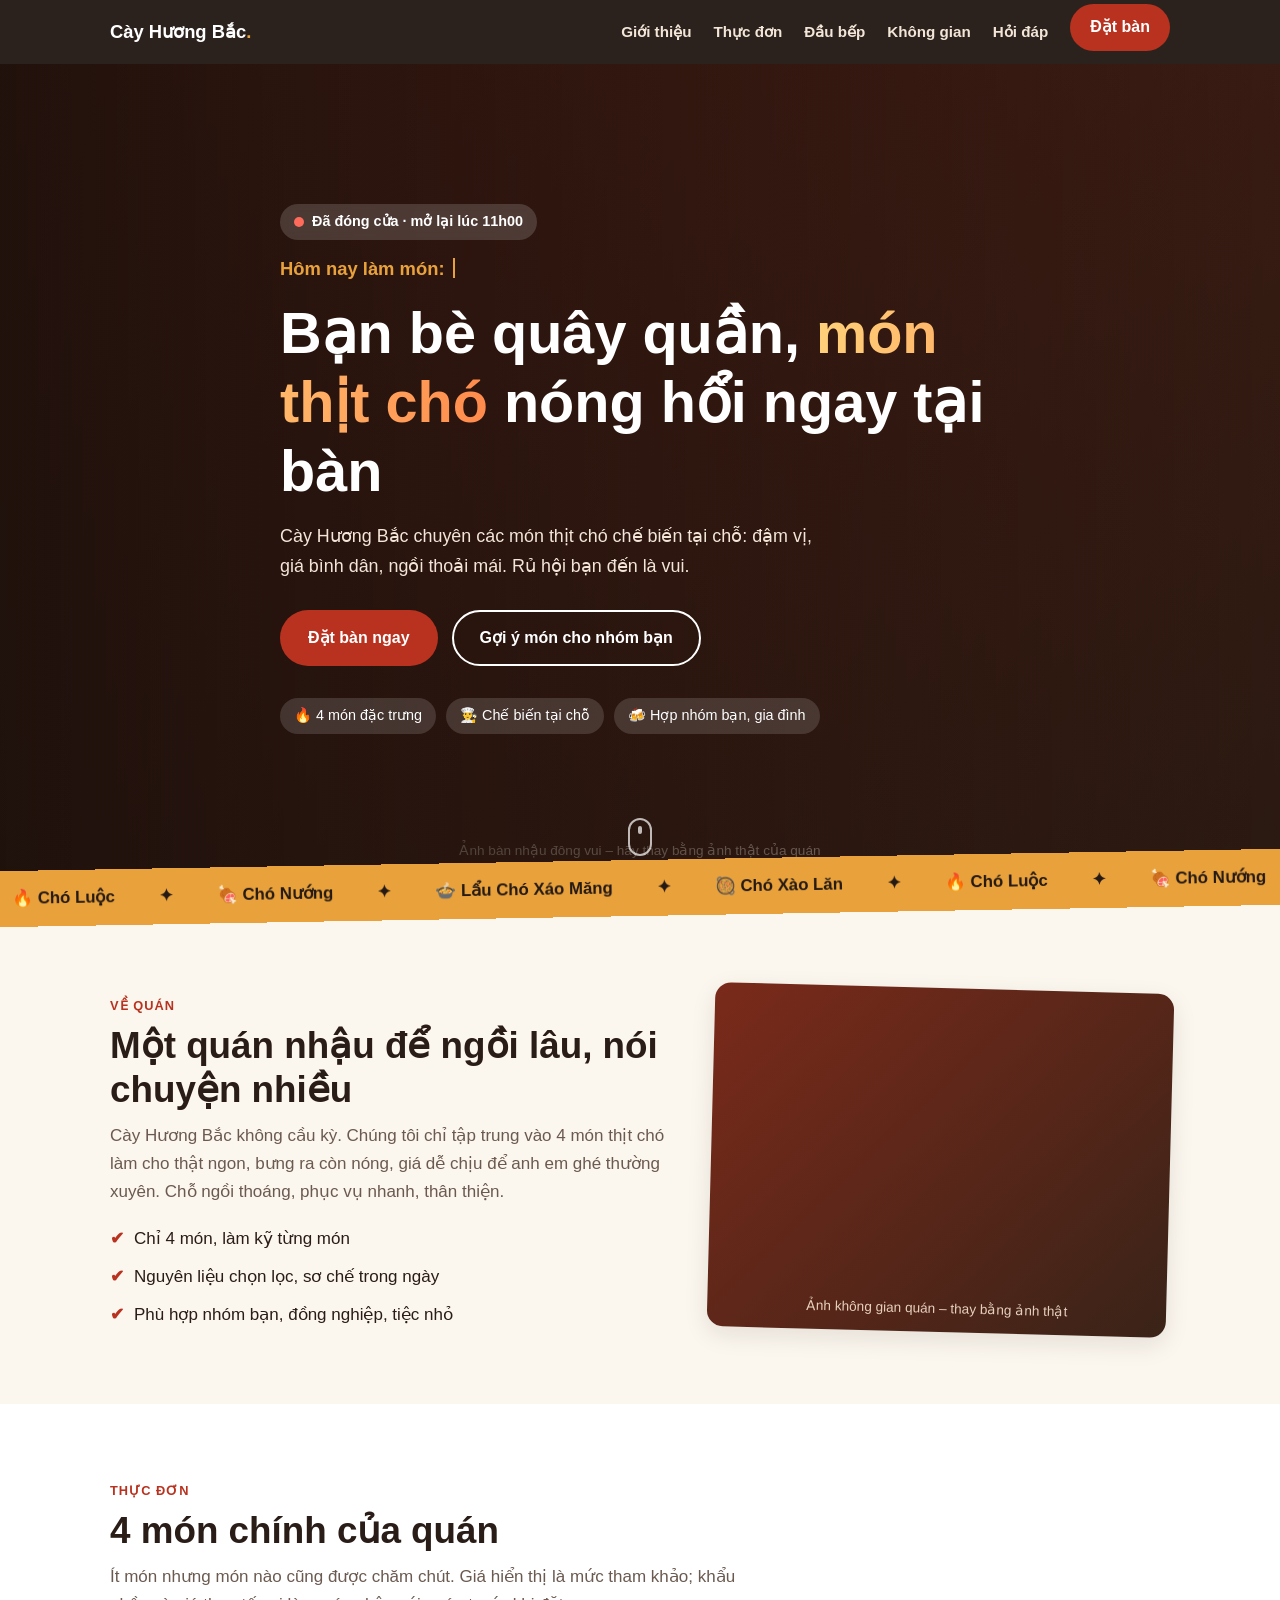
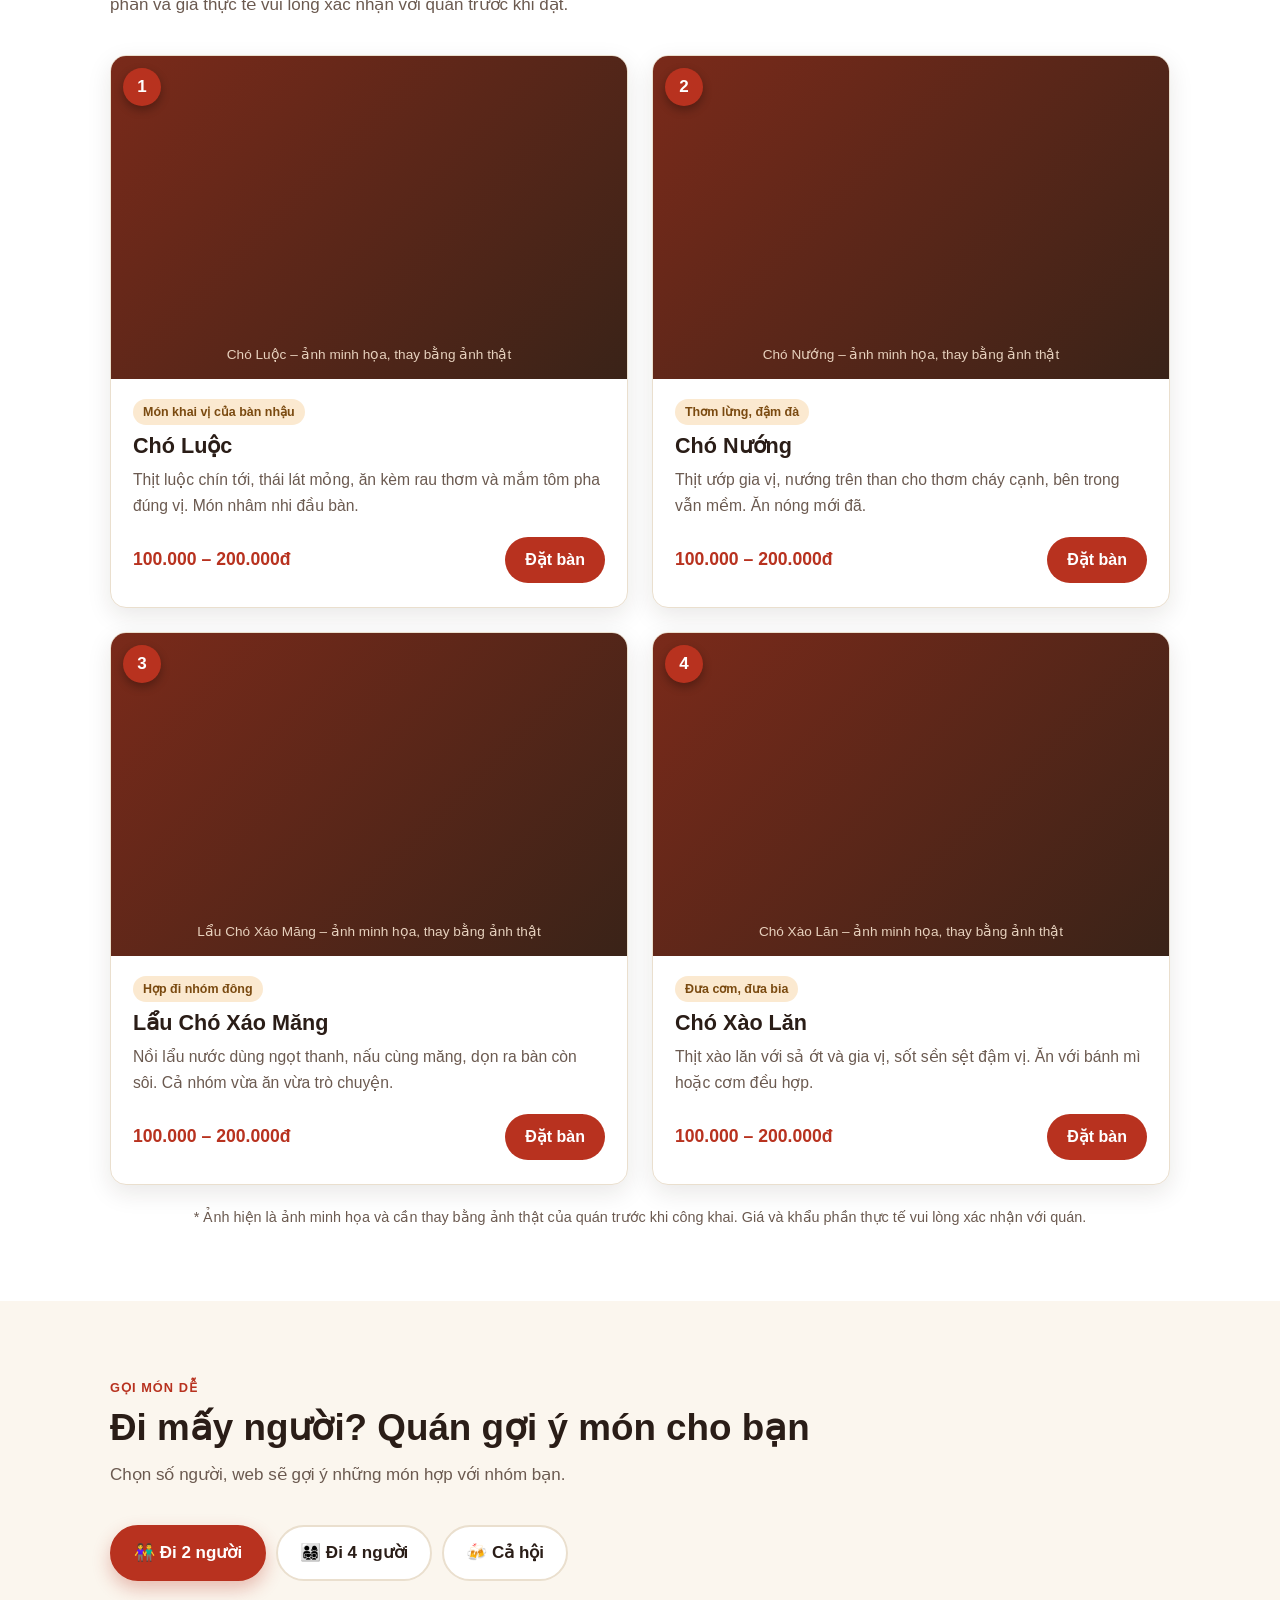
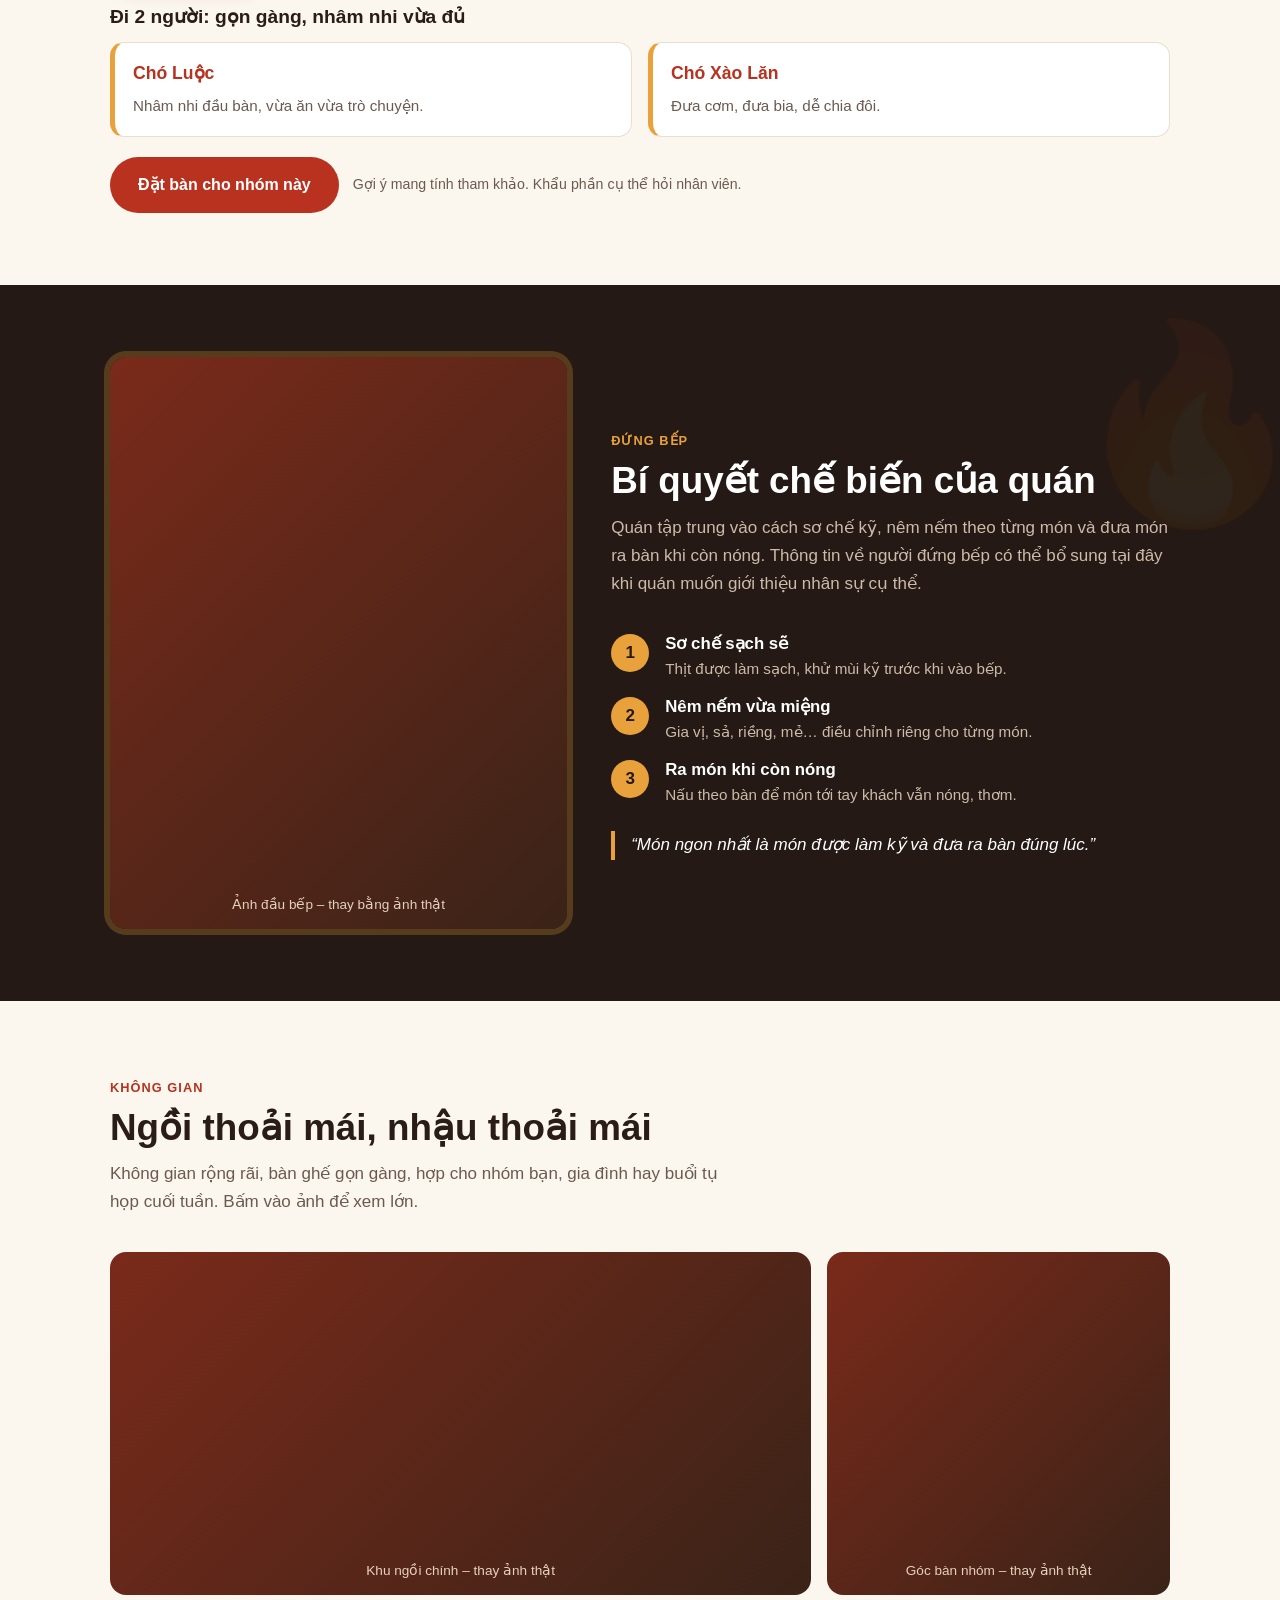
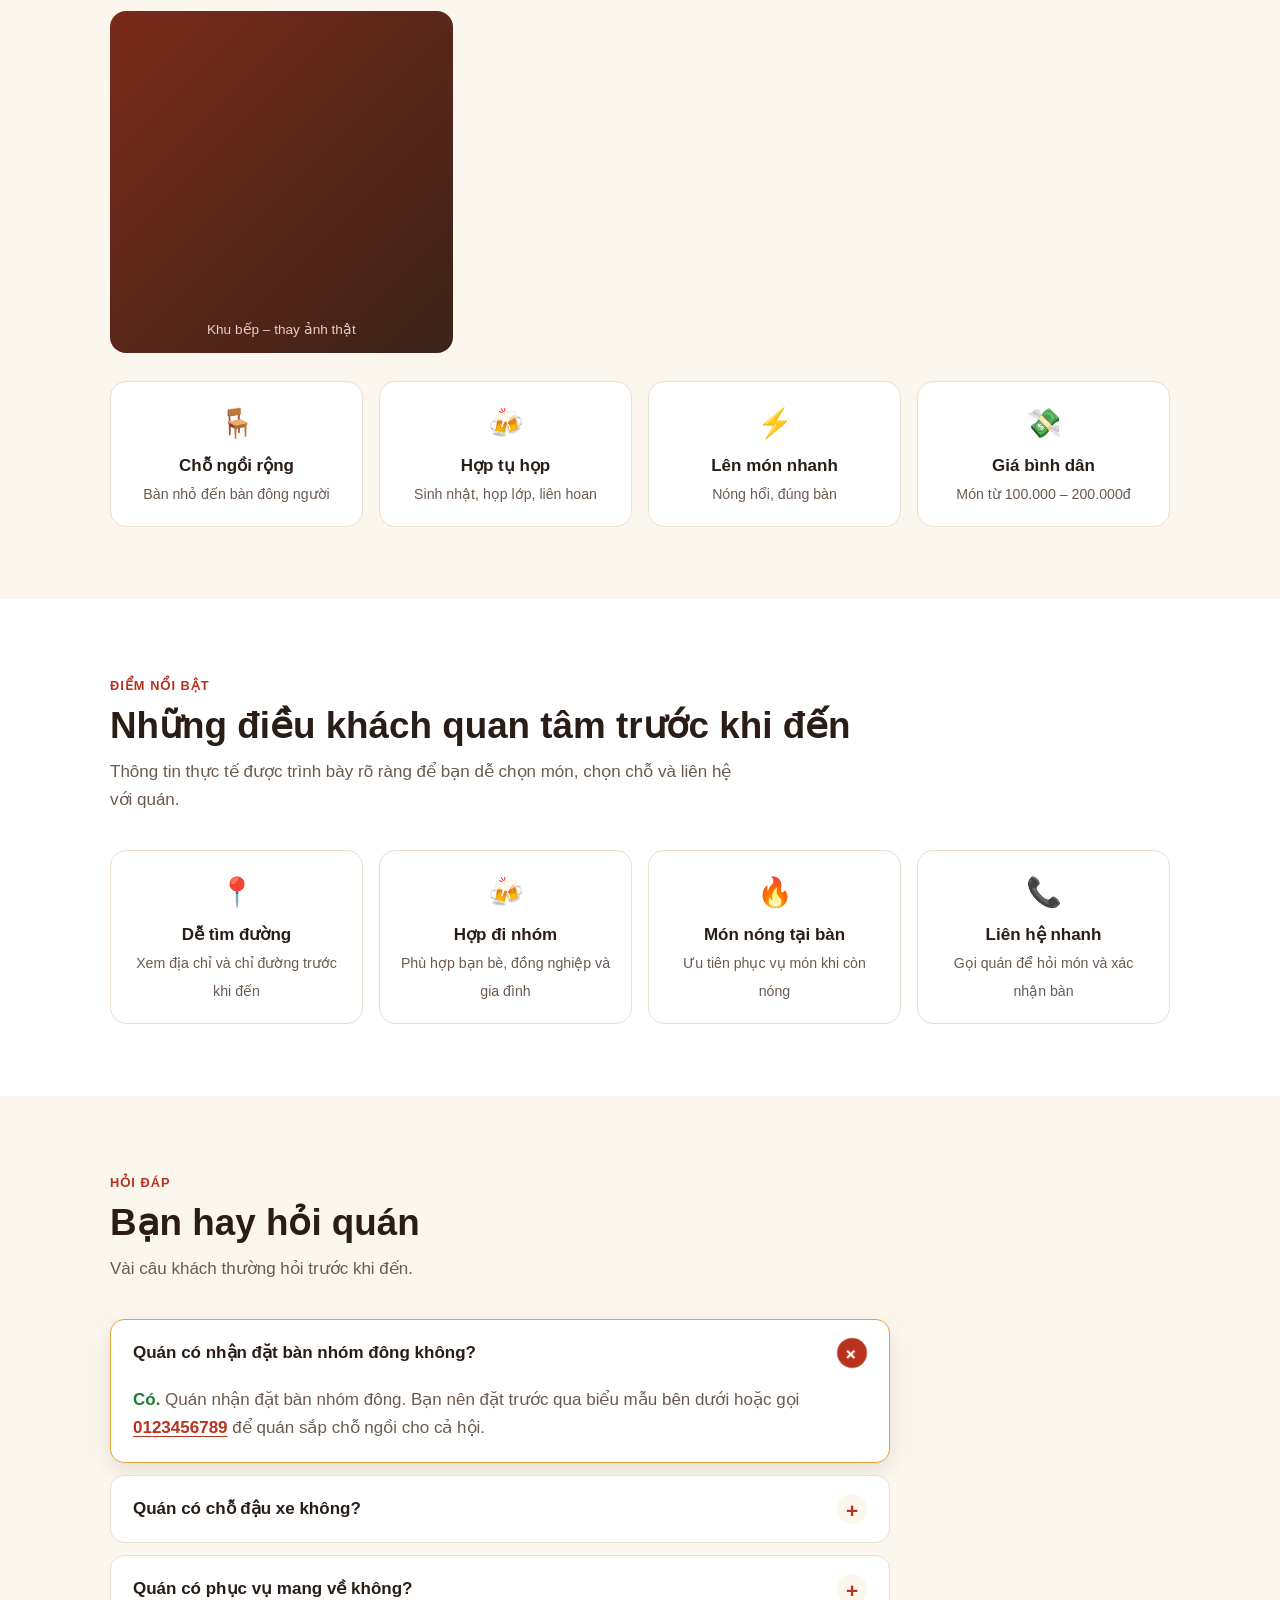
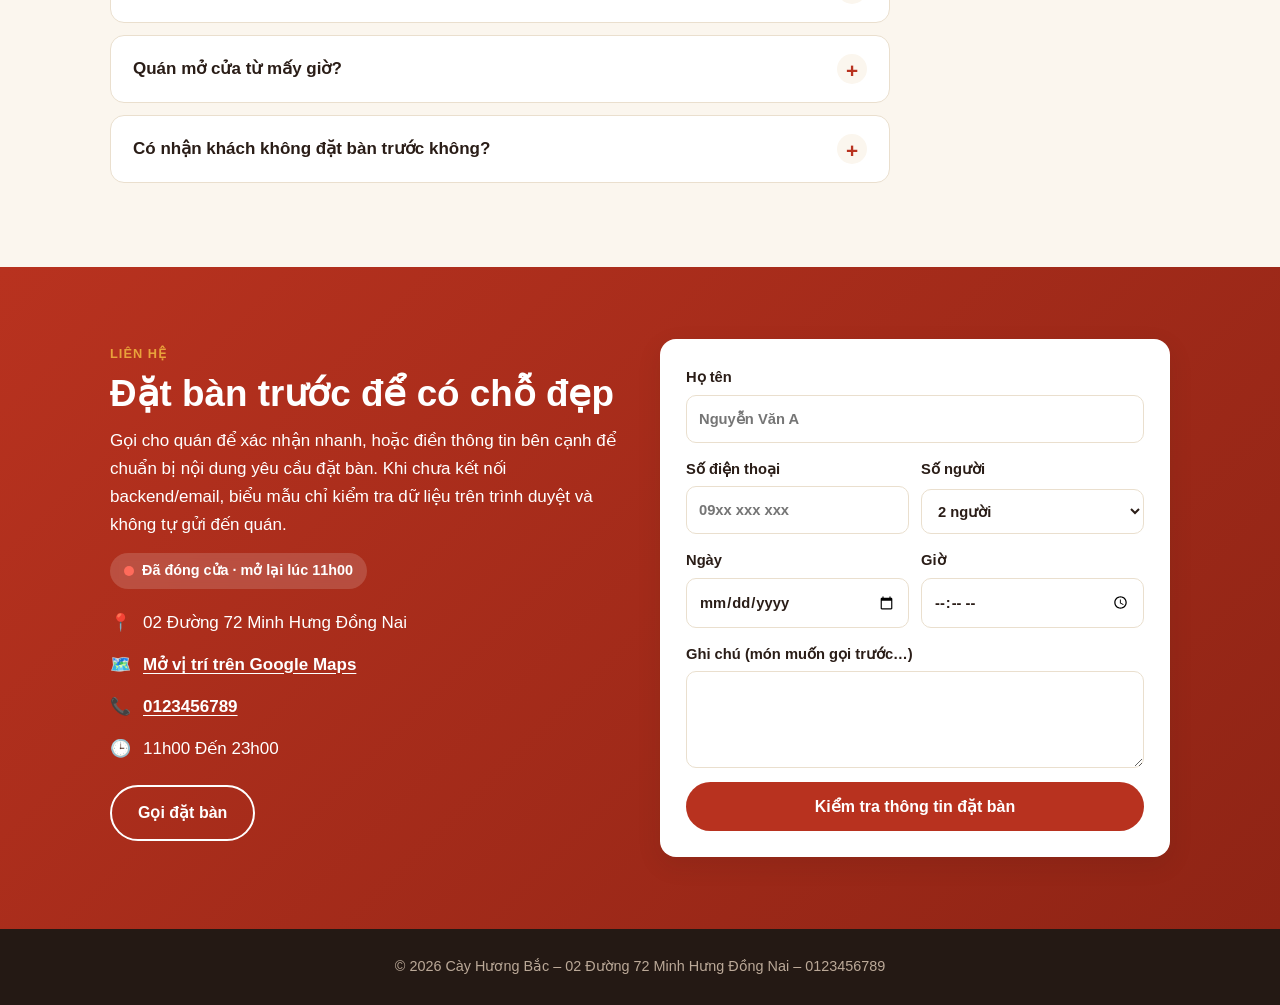
==== commit 0f96908b: "Refactor scroll reveal effect with IntersectionObserver Updated reveal effect for elements on scroll" ====
--- a/index.html
+++ b/index.html
@@ -45,11 +45,15 @@
   #bar{position:fixed;top:0;left:0;height:4px;width:0;background:linear-gradient(90deg,var(--accent),var(--brand));z-index:100}
 
   /* ===== Hiện dần khi cuộn ===== */
-  .js .rv{opacity:0;transform:translateY(34px);transition:opacity .8s ease,transform .8s ease;transition-delay:var(--d,0s)}
-  .js .rv-l{transform:translateX(-40px)}
-  .js .rv-r{transform:translateX(40px)}
-  .js .rv.in{opacity:1;transform:none}
-  .js .rv.in.done{transition:transform .25s ease,box-shadow .25s ease;transition-delay:0s}
+  /* Không ẩn nội dung ngay từ đầu. Chỉ kích hoạt hiệu ứng khi JS xác nhận
+     IntersectionObserver hoạt động, tránh trường hợp Safari/WebView lỗi JS
+     khiến toàn bộ section biến mất. */
+  .js .rv{opacity:1;transform:none}
+  .reveal-ready .rv{opacity:0;transform:translateY(34px);transition:opacity .8s ease,transform .8s ease;transition-delay:var(--d,0s)}
+  .reveal-ready .rv-l{transform:translateX(-40px)}
+  .reveal-ready .rv-r{transform:translateX(40px)}
+  .reveal-ready .rv.in{opacity:1;transform:none}
+  .reveal-ready .rv.in.done{transition:transform .25s ease,box-shadow .25s ease;transition-delay:0s}
 
   /* ===== Khung ảnh (có dự phòng khi ảnh lỗi) ===== */
   .ph{position:relative;overflow:hidden;background:linear-gradient(135deg,#7a2a1a,#3a2318);display:flex;align-items:center;justify-content:center;color:#f7e3cf;text-align:center}
@@ -264,7 +268,7 @@
     nav ul{display:none;position:absolute;top:64px;left:0;right:0;background:var(--dark);flex-direction:column;padding:18px 20px 22px;gap:16px;align-items:flex-start}
     nav ul.open{display:flex;animation:up .3s}
     .chef .ph{aspect-ratio:4/3}
-    .js .rv-l,.js .rv-r{transform:translateY(34px)}
+    .reveal-ready .rv-l,.reveal-ready .rv-r{transform:translateY(34px)}
     .fab{display:block;position:fixed;right:16px;bottom:16px;z-index:60;background:var(--accent);color:var(--dark);font-weight:800;padding:14px 20px;border-radius:999px;text-decoration:none;box-shadow:var(--shadow);animation:pulse 2.2s infinite}
   }
   @media(max-width:520px){
@@ -692,15 +696,33 @@
     }
   }
 
-  // Hiện dần khi cuộn
-  const io=new IntersectionObserver(es=>es.forEach(e=>{
-    if(e.isIntersecting){
-      e.target.classList.add('in');
-      setTimeout(()=>e.target.classList.add('done'),1300);
-      io.unobserve(e.target);
-    }
-  }),{threshold:.15});
-  $$('.rv').forEach(el=>io.observe(el));
+  // Hiện dần khi cuộn — có fallback để nội dung không bao giờ bị ẩn
+  const revealEls=$$('.rv');
+  if('IntersectionObserver' in window){
+    const io=new IntersectionObserver(es=>es.forEach(e=>{
+      if(e.isIntersecting){
+        e.target.classList.add('in');
+        setTimeout(()=>e.target.classList.add('done'),1300);
+        io.unobserve(e.target);
+      }
+    }),{threshold:.08,rootMargin:'80px 0px'});
+    revealEls.forEach(el=>io.observe(el));
+    document.documentElement.classList.add('reveal-ready');
+
+    // Safari/WebView đôi khi không phát callback ngay sau khi observe.
+    // Hiện ngay các phần tử đang nằm trong viewport.
+    requestAnimationFrame(()=>{
+      revealEls.forEach(el=>{
+        const r=el.getBoundingClientRect();
+        if(r.top < innerHeight+80 && r.bottom > -80){
+          el.classList.add('in');
+          io.unobserve(el);
+        }
+      });
+    });
+  }else{
+    revealEls.forEach(el=>el.classList.add('in'));
+  }
 
   // Tiến trình cuộn, header, nút lên đầu
   const bar=$('#bar'),hd=$('#hd'),tb=$('#top-btn');
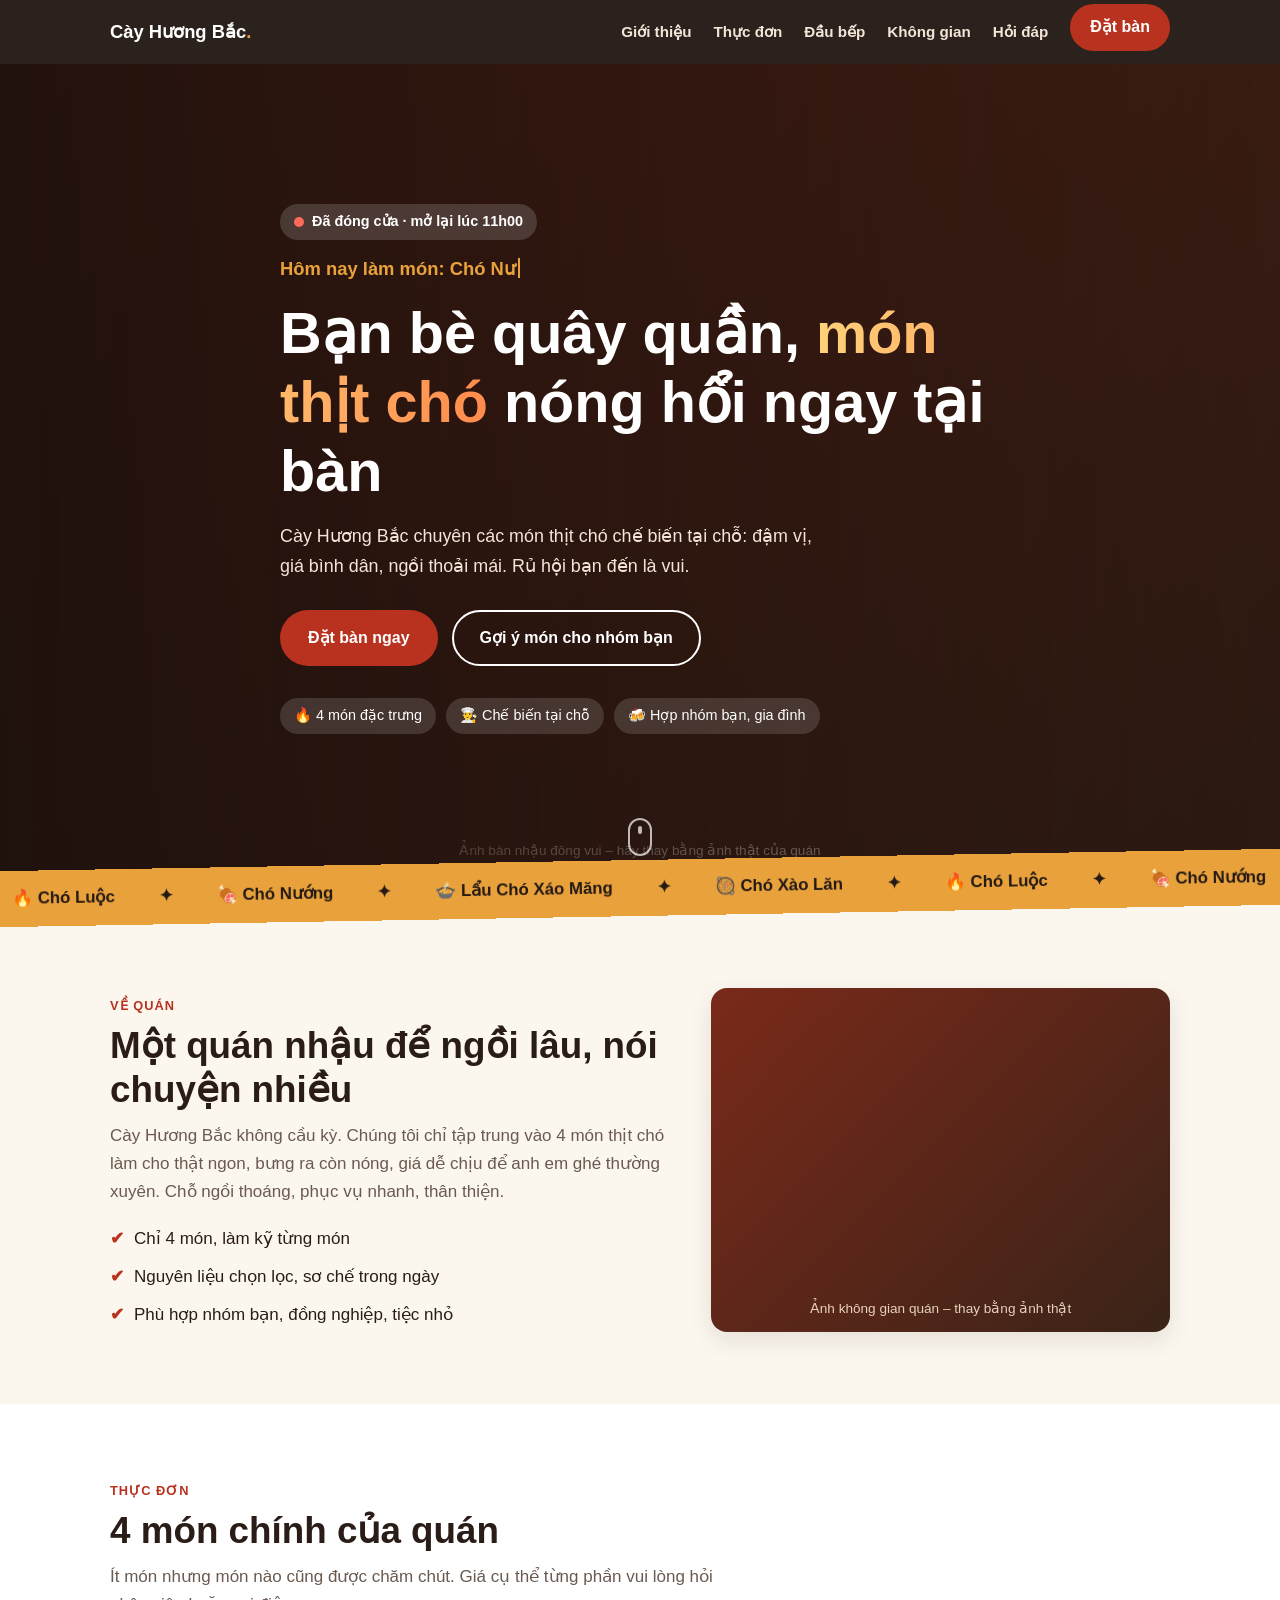
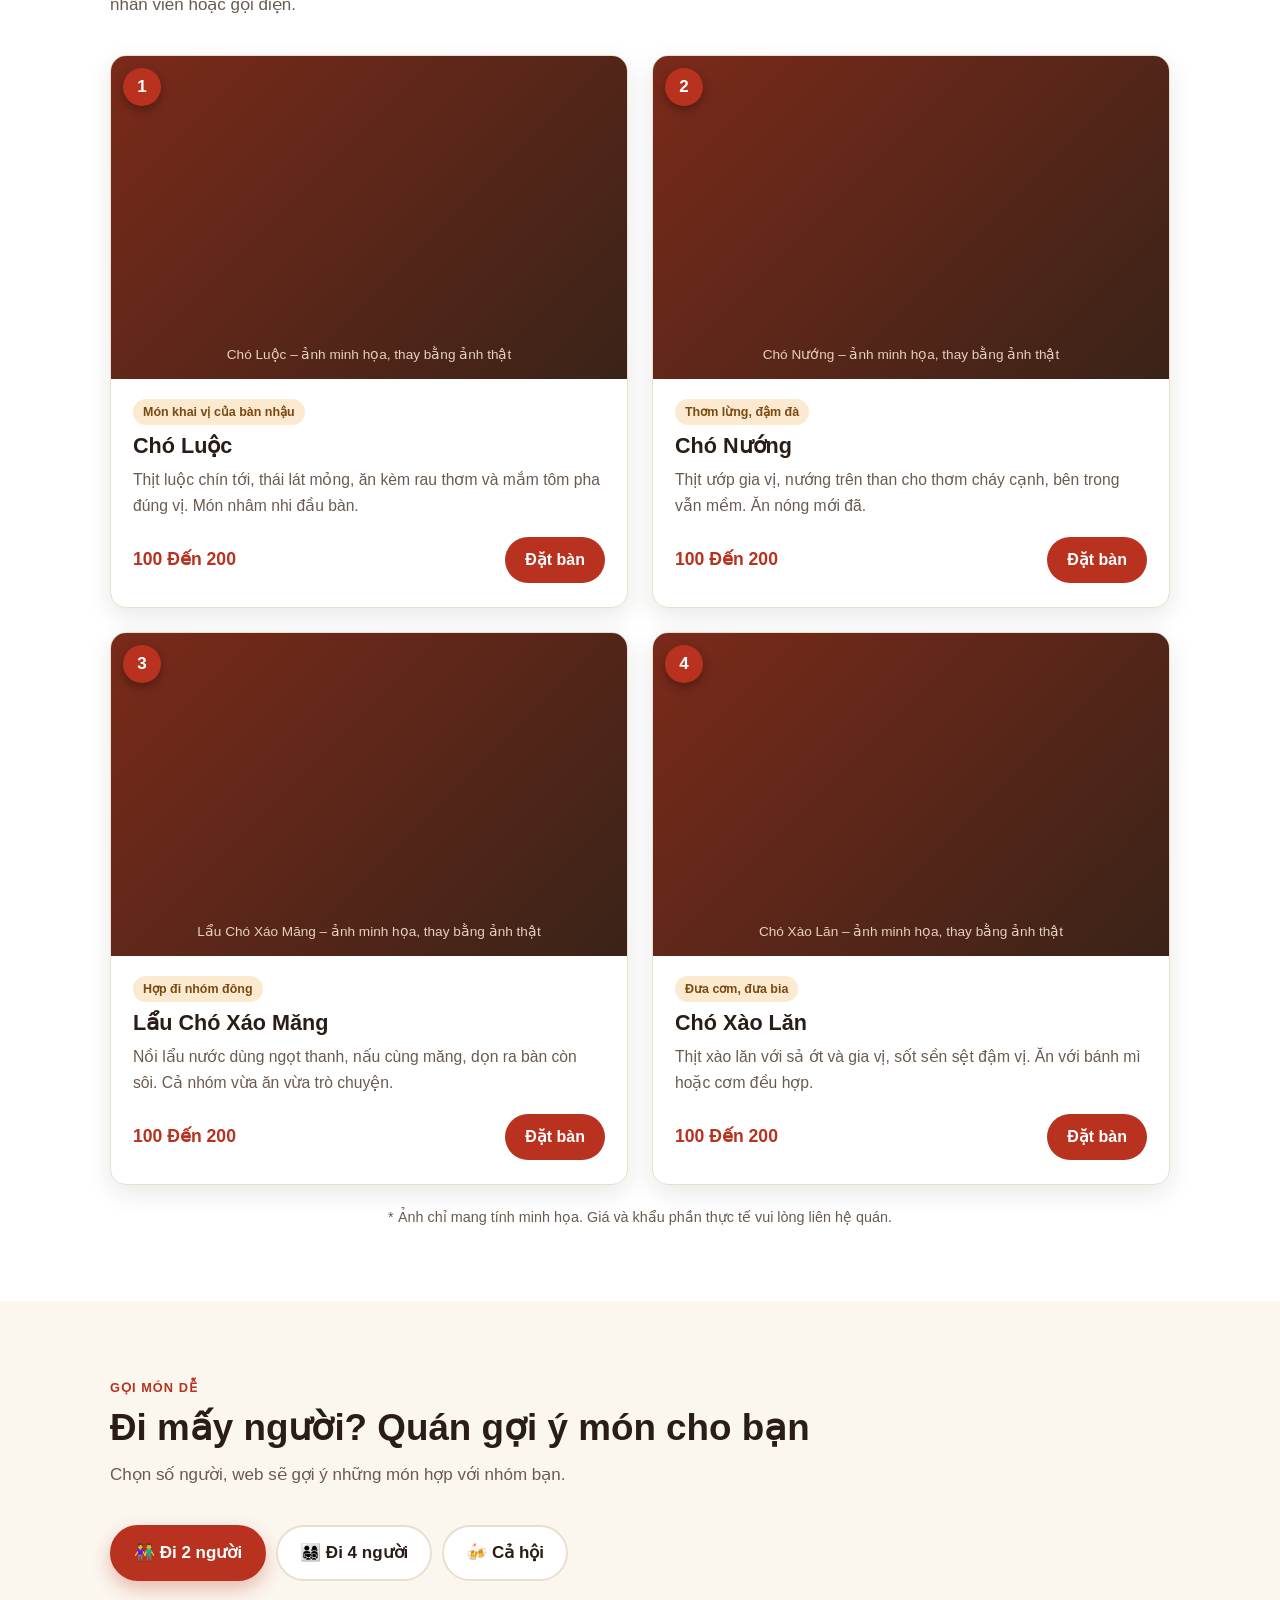
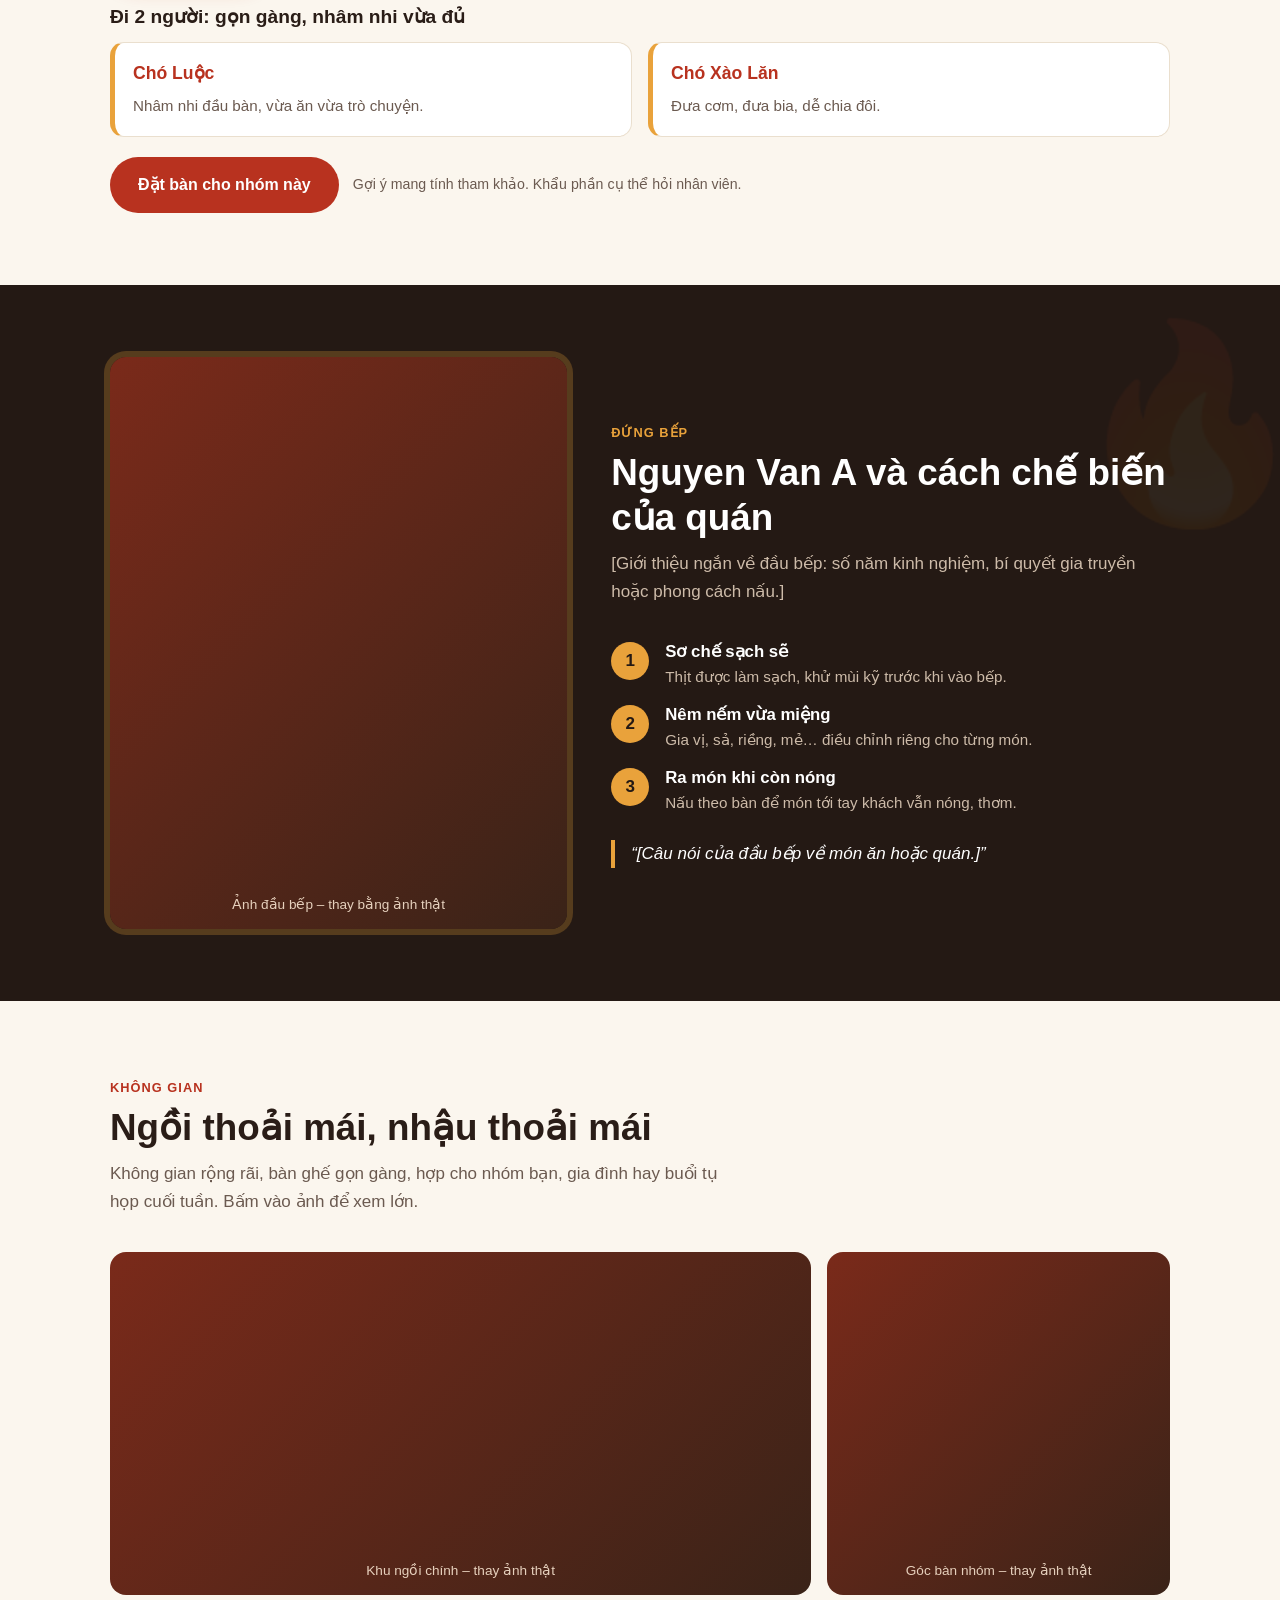
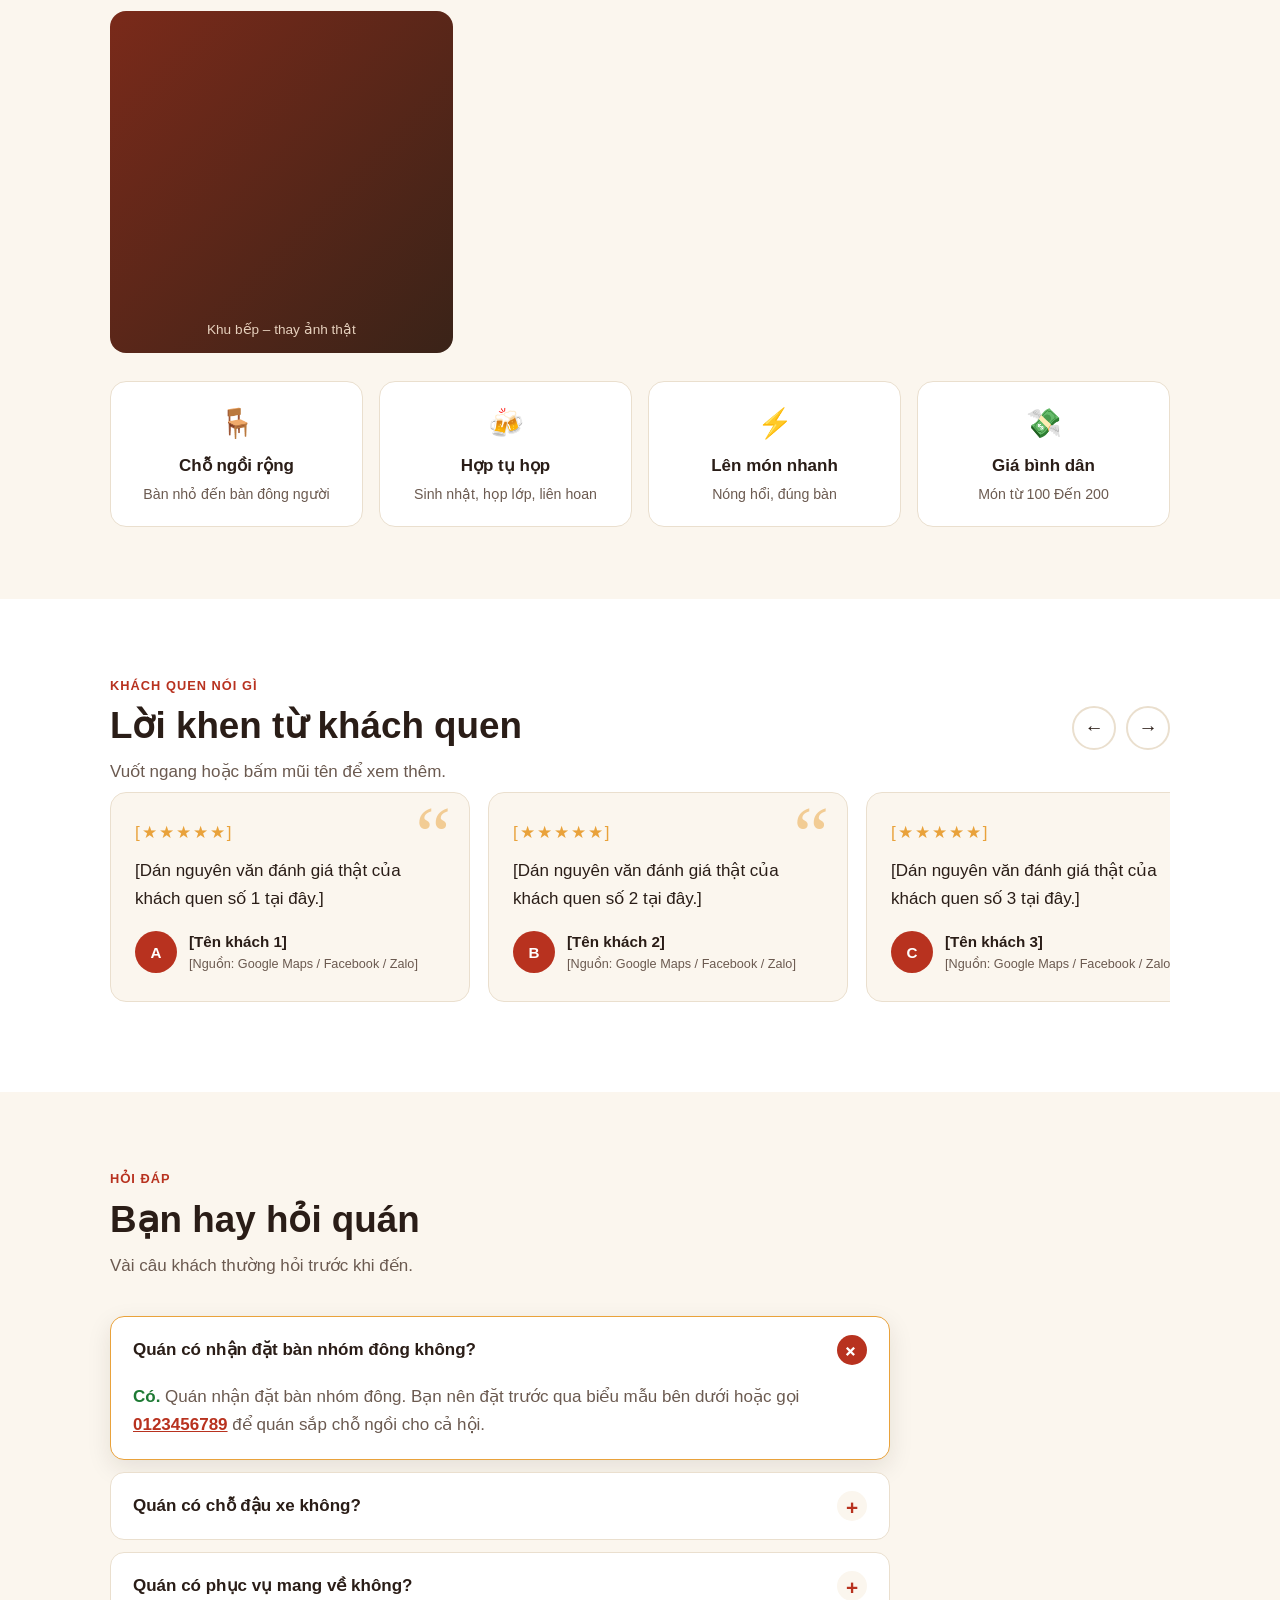
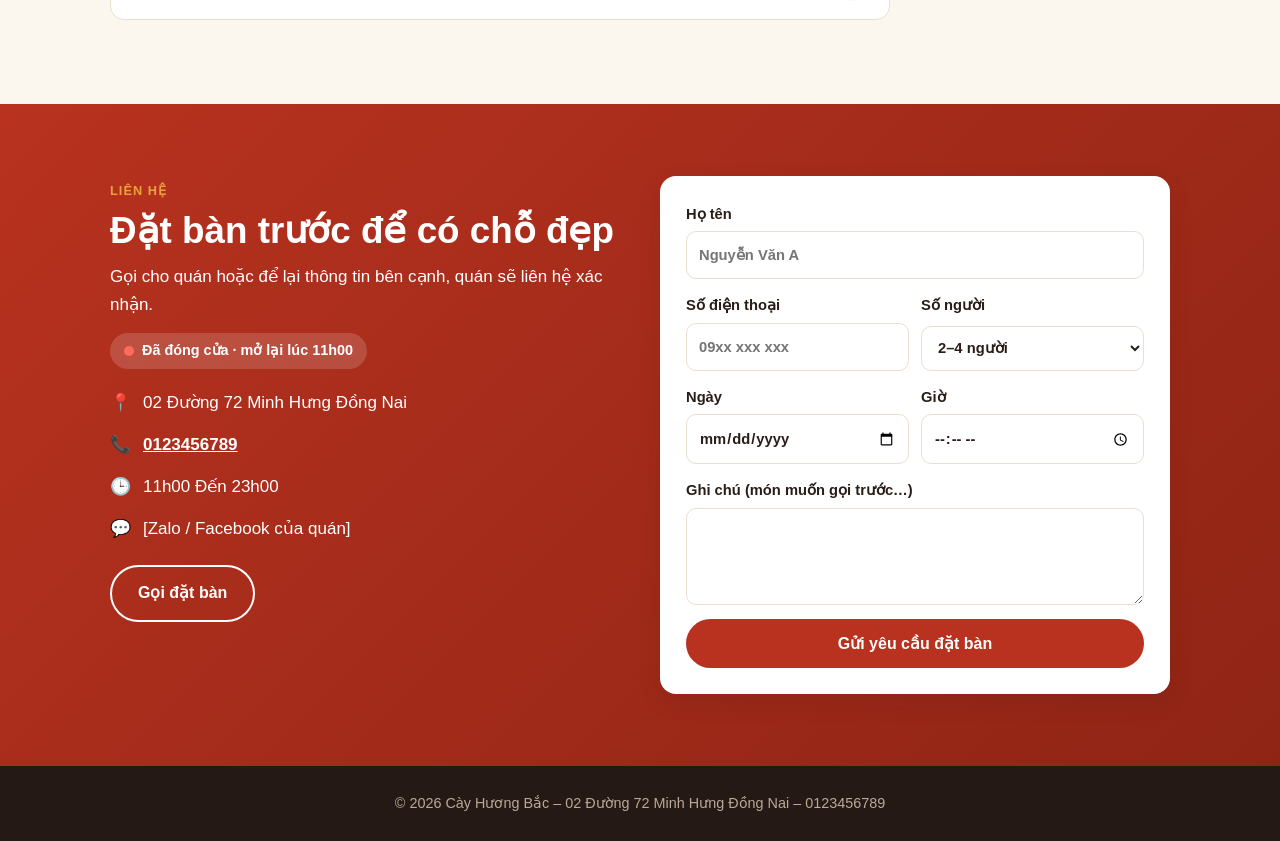
==== commit 5b6b4eb0: "Update index.html" ====
--- a/index.html
+++ b/index.html
@@ -4,9 +4,7 @@
 <meta charset="UTF-8">
 <meta name="viewport" content="width=device-width, initial-scale=1">
 <title>Cày Hương Bắc – Quán nhậu thịt chó bình dân</title>
-<meta name="description" content="Cày Hương Bắc – quán nhậu bình dân với các món đặc trưng, không gian thoải mái và nhận đặt bàn cho nhóm bạn, gia đình.">
-<meta name="theme-color" content="#241914">
-<meta name="format-detection" content="telephone=yes">
+<meta name="description" content="Cày Hương Bắc – quán nhậu bình dân với 4 món thịt chó chế biến tại chỗ. Đến đông, ngồi vui, ăn đã.">
 <script>document.documentElement.classList.add('js')</script>
 <style>
   /* ===== MÀU SẮC: đổi tại đây ===== */
@@ -45,15 +43,11 @@
   #bar{position:fixed;top:0;left:0;height:4px;width:0;background:linear-gradient(90deg,var(--accent),var(--brand));z-index:100}
 
   /* ===== Hiện dần khi cuộn ===== */
-  /* Không ẩn nội dung ngay từ đầu. Chỉ kích hoạt hiệu ứng khi JS xác nhận
-     IntersectionObserver hoạt động, tránh trường hợp Safari/WebView lỗi JS
-     khiến toàn bộ section biến mất. */
-  .js .rv{opacity:1;transform:none}
-  .reveal-ready .rv{opacity:0;transform:translateY(34px);transition:opacity .8s ease,transform .8s ease;transition-delay:var(--d,0s)}
-  .reveal-ready .rv-l{transform:translateX(-40px)}
-  .reveal-ready .rv-r{transform:translateX(40px)}
-  .reveal-ready .rv.in{opacity:1;transform:none}
-  .reveal-ready .rv.in.done{transition:transform .25s ease,box-shadow .25s ease;transition-delay:0s}
+  .js .rv{opacity:0;transform:translateY(34px);transition:opacity .8s ease,transform .8s ease;transition-delay:var(--d,0s)}
+  .js .rv-l{transform:translateX(-40px)}
+  .js .rv-r{transform:translateX(40px)}
+  .js .rv.in{opacity:1;transform:none}
+  .js .rv.in.done{transition:transform .25s ease,box-shadow .25s ease;transition-delay:0s}
 
   /* ===== Khung ảnh (có dự phòng khi ảnh lỗi) ===== */
   .ph{position:relative;overflow:hidden;background:linear-gradient(135deg,#7a2a1a,#3a2318);display:flex;align-items:center;justify-content:center;color:#f7e3cf;text-align:center}
@@ -244,20 +238,6 @@
 
   .fab{display:none}
 
-
-  /* ===== Production polish ===== */
-  .contact .btn-ghost{display:inline-flex;align-items:center;justify-content:center}
-  .contact .info a{text-decoration:underline;text-underline-offset:3px}
-  .ans a{text-underline-offset:3px}
-  #ok a{color:#8a1d1d;font-weight:800}
-  @supports(padding:max(0px)){.fab{bottom:max(16px,env(safe-area-inset-bottom))}}
-  @media(max-width:520px){
-    body{font-size:16px}
-    .hero{min-height:86vh}
-    .hero .cta .btn{width:100%;text-align:center}
-    .fab{right:12px;left:12px;bottom:12px;text-align:center}
-  }
-
   @media(max-width:1000px){nav ul{gap:16px}}
   @media(max-width:860px){
     section{padding:52px 0}
@@ -268,7 +248,7 @@
     nav ul{display:none;position:absolute;top:64px;left:0;right:0;background:var(--dark);flex-direction:column;padding:18px 20px 22px;gap:16px;align-items:flex-start}
     nav ul.open{display:flex;animation:up .3s}
     .chef .ph{aspect-ratio:4/3}
-    .reveal-ready .rv-l,.reveal-ready .rv-r{transform:translateY(34px)}
+    .js .rv-l,.js .rv-r{transform:translateY(34px)}
     .fab{display:block;position:fixed;right:16px;bottom:16px;z-index:60;background:var(--accent);color:var(--dark);font-weight:800;padding:14px 20px;border-radius:999px;text-decoration:none;box-shadow:var(--shadow);animation:pulse 2.2s infinite}
   }
   @media(max-width:520px){
@@ -282,30 +262,6 @@
     html{scroll-behavior:auto}
   }
 </style>
-
-<script type="application/ld+json">
-{
-  "@context":"https://schema.org",
-  "@type":"Restaurant",
-  "name":"Cày Hương Bắc",
-  "description":"Quán nhậu bình dân với các món đặc trưng và không gian phù hợp nhóm bạn, gia đình.",
-  "telephone":"0123456789",
-  "servesCuisine":"Vietnamese",
-  "priceRange":"$$",
-  "address":{
-    "@type":"PostalAddress",
-    "streetAddress":"02 Đường 72 Minh Hưng",
-    "addressLocality":"Đồng Nai",
-    "addressCountry":"VN"
-  },
-  "openingHoursSpecification":[{
-    "@type":"OpeningHoursSpecification",
-    "dayOfWeek":["Monday","Tuesday","Wednesday","Thursday","Friday","Saturday","Sunday"],
-    "opens":"11:00",
-    "closes":"23:00"
-  }]
-}
-</script>
 </head>
 <body>
 <div id="bar"></div>
@@ -313,7 +269,7 @@
 <header id="hd">
   <div class="wrap nav">
     <a class="logo" href="#top">Cày Hương Bắc<span>.</span></a>
-    <button class="burger" id="burger" type="button" aria-label="Mở menu" aria-controls="menuList" aria-expanded="false">☰</button>
+    <button class="burger" id="burger" aria-label="Mở menu" aria-expanded="false">☰</button>
     <nav>
       <ul id="menuList">
         <li><a href="#gioi-thieu">Giới thiệu</a></li>
@@ -331,9 +287,9 @@
 
 <!-- ===== MỞ ĐẦU ===== -->
 <section class="hero" style="padding:60px 0">
-  <!-- ẢNH DEMO: thay bằng ảnh thật của quán trước khi public -->
+  <!-- THAY ẢNH: ảnh nền quán/bàn nhậu. Đây là ảnh minh họa chung, chưa xác minh là ảnh thịt chó -->
   <div class="ph" data-label="Ảnh bàn nhậu đông vui – hãy thay bằng ảnh thật của quán">
-    <img src="https://images.unsplash.com/photo-1414235077428-338989a2e8c0?auto=format&fit=crop&w=1600&q=70" alt="Bàn ăn nhiều món nóng hổi, không khí quán nhậu đông vui" loading="eager" decoding="async" onerror="this.remove()">
+    <img src="https://images.unsplash.com/photo-1414235077428-338989a2e8c0?auto=format&fit=crop&w=1600&q=70" alt="Bàn ăn nhiều món nóng hổi, không khí quán nhậu đông vui" loading="eager" onerror="this.remove()">
   </div>
   <div class="wrap">
     <!-- Nhãn mở/đóng cửa: tự cập nhật theo giờ Việt Nam (xem JS, biến OPEN/CLOSE) -->
@@ -367,9 +323,9 @@
         <li>Phù hợp nhóm bạn, đồng nghiệp, tiệc nhỏ</li>
       </ul>
     </div>
-    <!-- ẢNH DEMO: thay bằng ảnh thật của quán trước khi public -->
+    <!-- THAY ẢNH: ảnh không gian hoặc bàn ăn thật của quán -->
     <div class="ph zoom rv rv-r" data-label="Ảnh không gian quán – thay bằng ảnh thật">
-      <img src="https://images.unsplash.com/photo-1517248135467-4c7edcad34c4?auto=format&fit=crop&w=900&q=70" alt="Không gian quán ăn ấm cúng với bàn ghế gỗ" loading="lazy" decoding="async" onerror="this.remove()">
+      <img src="https://images.unsplash.com/photo-1517248135467-4c7edcad34c4?auto=format&fit=crop&w=900&q=70" alt="Không gian quán ăn ấm cúng với bàn ghế gỗ" loading="lazy" onerror="this.remove()">
     </div>
   </div>
 </section>
@@ -379,64 +335,64 @@
   <div class="wrap">
     <div class="rv"><span class="eyebrow">Thực đơn</span>
     <h2>4 món chính của quán</h2>
-    <p class="lead">Ít món nhưng món nào cũng được chăm chút. Giá hiển thị là mức tham khảo; khẩu phần và giá thực tế vui lòng xác nhận với quán trước khi đặt.</p></div>
+    <p class="lead">Ít món nhưng món nào cũng được chăm chút. Giá cụ thể từng phần vui lòng hỏi nhân viên hoặc gọi điện.</p></div>
 
     <div class="menu">
-      <!-- ẢNH DEMO: 4 ảnh món hiện là ảnh minh họa; thay bằng ảnh món thật trước khi public. -->
-      <!-- GIÁ: đang để "100.000 – 200.000đ" cho cả 4 món. Bạn có thể thêm đơn vị hoặc sửa giá riêng từng món. -->
+      <!-- LƯU Ý ẢNH: 4 ảnh dưới đây chỉ là ảnh món thịt/nướng/lẩu minh họa chung, KHÔNG phải ảnh thịt chó đã xác minh. Hãy thay bằng ảnh món thật của quán. -->
+      <!-- GIÁ: đang để "100 Đến 200" cho cả 4 món. Bạn có thể thêm đơn vị hoặc sửa giá riêng từng món. -->
       <article class="dish rv tilt" style="--d:0s">
         <span class="num">1</span>
         <div class="ph zoom" data-label="Chó Luộc – ảnh minh họa, thay bằng ảnh thật">
-          <img src="https://images.unsplash.com/photo-1544025162-d76694265947?auto=format&fit=crop&w=800&q=70" alt="Đĩa thịt luộc thái lát bày trên bàn (ảnh minh họa cho món Chó Luộc)" loading="lazy" decoding="async" onerror="this.remove()">
+          <img src="https://images.unsplash.com/photo-1544025162-d76694265947?auto=format&fit=crop&w=800&q=70" alt="Đĩa thịt luộc thái lát bày trên bàn (ảnh minh họa cho món Chó Luộc)" loading="lazy" onerror="this.remove()">
         </div>
         <div class="body">
           <span class="tag">Món khai vị của bàn nhậu</span>
           <h3>Chó Luộc</h3>
           <p>Thịt luộc chín tới, thái lát mỏng, ăn kèm rau thơm và mắm tôm pha đúng vị. Món nhâm nhi đầu bàn.</p>
-          <div class="row"><span class="price">100.000 – 200.000đ</span><a href="#dat-ban" class="btn btn-primary" style="padding:8px 18px">Đặt bàn</a></div>
+          <div class="row"><span class="price">100 Đến 200</span><a href="#dat-ban" class="btn btn-primary" style="padding:8px 18px">Đặt bàn</a></div>
         </div>
       </article>
 
       <article class="dish rv tilt" style="--d:.15s">
         <span class="num">2</span>
         <div class="ph zoom" data-label="Chó Nướng – ảnh minh họa, thay bằng ảnh thật">
-          <img src="https://images.unsplash.com/photo-1555939594-58d7cb561ad1?auto=format&fit=crop&w=800&q=70" alt="Thịt nướng xiên trên bếp than hồng (ảnh minh họa cho món Chó Nướng)" loading="lazy" decoding="async" onerror="this.remove()">
+          <img src="https://images.unsplash.com/photo-1555939594-58d7cb561ad1?auto=format&fit=crop&w=800&q=70" alt="Thịt nướng xiên trên bếp than hồng (ảnh minh họa cho món Chó Nướng)" loading="lazy" onerror="this.remove()">
         </div>
         <div class="body">
           <span class="tag">Thơm lừng, đậm đà</span>
           <h3>Chó Nướng</h3>
           <p>Thịt ướp gia vị, nướng trên than cho thơm cháy cạnh, bên trong vẫn mềm. Ăn nóng mới đã.</p>
-          <div class="row"><span class="price">100.000 – 200.000đ</span><a href="#dat-ban" class="btn btn-primary" style="padding:8px 18px">Đặt bàn</a></div>
+          <div class="row"><span class="price">100 Đến 200</span><a href="#dat-ban" class="btn btn-primary" style="padding:8px 18px">Đặt bàn</a></div>
         </div>
       </article>
 
       <article class="dish rv tilt" style="--d:0s">
         <span class="num">3</span>
         <div class="ph zoom" data-label="Lẩu Chó Xáo Măng – ảnh minh họa, thay bằng ảnh thật">
-          <img src="https://images.unsplash.com/photo-1582878826629-29b7ad1cdc43?auto=format&fit=crop&w=800&q=70" alt="Nồi lẩu nóng bốc khói đặt giữa bàn (ảnh minh họa cho món Lẩu Chó Xáo Măng)" loading="lazy" decoding="async" onerror="this.remove()">
+          <img src="https://images.unsplash.com/photo-1582878826629-29b7ad1cdc43?auto=format&fit=crop&w=800&q=70" alt="Nồi lẩu nóng bốc khói đặt giữa bàn (ảnh minh họa cho món Lẩu Chó Xáo Măng)" loading="lazy" onerror="this.remove()">
         </div>
         <div class="body">
           <span class="tag">Hợp đi nhóm đông</span>
           <h3>Lẩu Chó Xáo Măng</h3>
           <p>Nồi lẩu nước dùng ngọt thanh, nấu cùng măng, dọn ra bàn còn sôi. Cả nhóm vừa ăn vừa trò chuyện.</p>
-          <div class="row"><span class="price">100.000 – 200.000đ</span><a href="#dat-ban" class="btn btn-primary" style="padding:8px 18px">Đặt bàn</a></div>
+          <div class="row"><span class="price">100 Đến 200</span><a href="#dat-ban" class="btn btn-primary" style="padding:8px 18px">Đặt bàn</a></div>
         </div>
       </article>
 
       <article class="dish rv tilt" style="--d:.15s">
         <span class="num">4</span>
         <div class="ph zoom" data-label="Chó Xào Lăn – ảnh minh họa, thay bằng ảnh thật">
-          <img src="https://images.unsplash.com/photo-1512058564366-18510be2db19?auto=format&fit=crop&w=800&q=70" alt="Món thịt xào lăn trong chảo nóng (ảnh minh họa cho món Chó Xào Lăn)" loading="lazy" decoding="async" onerror="this.remove()">
+          <img src="https://images.unsplash.com/photo-1512058564366-18510be2db19?auto=format&fit=crop&w=800&q=70" alt="Món thịt xào lăn trong chảo nóng (ảnh minh họa cho món Chó Xào Lăn)" loading="lazy" onerror="this.remove()">
         </div>
         <div class="body">
           <span class="tag">Đưa cơm, đưa bia</span>
           <h3>Chó Xào Lăn</h3>
           <p>Thịt xào lăn với sả ớt và gia vị, sốt sền sệt đậm vị. Ăn với bánh mì hoặc cơm đều hợp.</p>
-          <div class="row"><span class="price">100.000 – 200.000đ</span><a href="#dat-ban" class="btn btn-primary" style="padding:8px 18px">Đặt bàn</a></div>
+          <div class="row"><span class="price">100 Đến 200</span><a href="#dat-ban" class="btn btn-primary" style="padding:8px 18px">Đặt bàn</a></div>
         </div>
       </article>
     </div>
-    <p class="note">* Ảnh hiện là ảnh minh họa và cần thay bằng ảnh thật của quán trước khi công khai. Giá và khẩu phần thực tế vui lòng xác nhận với quán.</p>
+    <p class="note">* Ảnh chỉ mang tính minh họa. Giá và khẩu phần thực tế vui lòng liên hệ quán.</p>
   </div>
 </section>
 
@@ -460,21 +416,22 @@
 <!-- ===== ĐẦU BẾP ===== -->
 <section id="dau-bep" class="chef">
   <div class="wrap chef-grid">
-    <!-- ẢNH DEMO: thay bằng ảnh thật của quán nếu muốn giới thiệu người đứng bếp. -->
+    <!-- THAY ẢNH: ảnh đầu bếp thật của quán -->
     <div class="ph zoom rv rv-l" data-label="Ảnh đầu bếp – thay bằng ảnh thật">
-      <img src="https://images.unsplash.com/photo-1556910103-1c02745aae4d?auto=format&fit=crop&w=800&q=70" alt="Đầu bếp đang chế biến món ăn trong bếp" loading="lazy" decoding="async" onerror="this.remove()">
+      <img src="https://images.unsplash.com/photo-1556910103-1c02745aae4d?auto=format&fit=crop&w=800&q=70" alt="Đầu bếp đang chế biến món ăn trong bếp" loading="lazy" onerror="this.remove()">
     </div>
     <div>
       <div class="rv"><span class="eyebrow" style="color:var(--accent)">Đứng bếp</span>
-      <h2>Bí quyết chế biến của quán</h2>
+      <h2>Nguyen Van A và cách chế biến của quán</h2>
       <!-- CẦN THAY: giới thiệu đầu bếp (kinh nghiệm, bí quyết, phong cách) -->
-      <p class="lead">Quán tập trung vào cách sơ chế kỹ, nêm nếm theo từng món và đưa món ra bàn khi còn nóng. Thông tin về người đứng bếp có thể bổ sung tại đây khi quán muốn giới thiệu nhân sự cụ thể.</p></div>
+      <p class="lead">[Giới thiệu ngắn về đầu bếp: số năm kinh nghiệm, bí quyết gia truyền hoặc phong cách nấu.]</p></div>
       <div class="steps">
         <div class="step rv rv-r" style="--d:.1s"><b>1</b><div><h3>Sơ chế sạch sẽ</h3><p>Thịt được làm sạch, khử mùi kỹ trước khi vào bếp.</p></div></div>
         <div class="step rv rv-r" style="--d:.25s"><b>2</b><div><h3>Nêm nếm vừa miệng</h3><p>Gia vị, sả, riềng, mẻ… điều chỉnh riêng cho từng món.</p></div></div>
         <div class="step rv rv-r" style="--d:.4s"><b>3</b><div><h3>Ra món khi còn nóng</h3><p>Nấu theo bàn để món tới tay khách vẫn nóng, thơm.</p></div></div>
       </div>
-      <blockquote class="rv" style="--d:.5s">“Món ngon nhất là món được làm kỹ và đưa ra bàn đúng lúc.”</blockquote>
+      <!-- CẦN THAY: câu nói của đầu bếp -->
+      <blockquote class="rv" style="--d:.5s">“[Câu nói của đầu bếp về món ăn hoặc quán.]”</blockquote>
     </div>
   </div>
 </section>
@@ -486,33 +443,54 @@
     <h2>Ngồi thoải mái, nhậu thoải mái</h2>
     <p class="lead">Không gian rộng rãi, bàn ghế gọn gàng, hợp cho nhóm bạn, gia đình hay buổi tụ họp cuối tuần. Bấm vào ảnh để xem lớn.</p></div>
     <div class="gallery">
-      <!-- ẢNH DEMO: thay bằng ảnh thật của quán trước khi public. -->
-      <div class="ph zoom rv" data-label="Khu ngồi chính – thay ảnh thật"><img src="https://images.unsplash.com/photo-1559339352-11d035aa65de?auto=format&fit=crop&w=1000&q=70" alt="Khu vực bàn ghế rộng rãi của quán ăn" loading="lazy" decoding="async" onerror="this.remove()"></div>
-      <div class="ph zoom rv" style="--d:.15s" data-label="Góc bàn nhóm – thay ảnh thật"><img src="https://images.unsplash.com/photo-1528605248644-14dd04022da1?auto=format&fit=crop&w=600&q=70" alt="Nhóm bạn cùng ăn uống, cụng ly" loading="lazy" decoding="async" onerror="this.remove()"></div>
-      <div class="ph zoom rv" style="--d:.3s" data-label="Khu bếp – thay ảnh thật"><img src="https://images.unsplash.com/photo-1424847651672-bf20a4b0982b?auto=format&fit=crop&w=600&q=70" alt="Khu bếp và quầy phục vụ của quán" loading="lazy" decoding="async" onerror="this.remove()"></div>
+      <!-- THAY ẢNH: 3 ảnh không gian thật của quán -->
+      <div class="ph zoom rv" data-label="Khu ngồi chính – thay ảnh thật"><img src="https://images.unsplash.com/photo-1559339352-11d035aa65de?auto=format&fit=crop&w=1000&q=70" alt="Khu vực bàn ghế rộng rãi của quán ăn" loading="lazy" onerror="this.remove()"></div>
+      <div class="ph zoom rv" style="--d:.15s" data-label="Góc bàn nhóm – thay ảnh thật"><img src="https://images.unsplash.com/photo-1528605248644-14dd04022da1?auto=format&fit=crop&w=600&q=70" alt="Nhóm bạn cùng ăn uống, cụng ly" loading="lazy" onerror="this.remove()"></div>
+      <div class="ph zoom rv" style="--d:.3s" data-label="Khu bếp – thay ảnh thật"><img src="https://images.unsplash.com/photo-1424847651672-bf20a4b0982b?auto=format&fit=crop&w=600&q=70" alt="Khu bếp và quầy phục vụ của quán" loading="lazy" onerror="this.remove()"></div>
     </div>
     <div class="feats">
       <div class="feat rv" style="--d:0s"><i>🪑</i><b>Chỗ ngồi rộng</b><small>Bàn nhỏ đến bàn đông người</small></div>
       <div class="feat rv" style="--d:.12s"><i>🍻</i><b>Hợp tụ họp</b><small>Sinh nhật, họp lớp, liên hoan</small></div>
       <div class="feat rv" style="--d:.24s"><i>⚡</i><b>Lên món nhanh</b><small>Nóng hổi, đúng bàn</small></div>
-      <div class="feat rv" style="--d:.36s"><i>💸</i><b>Giá bình dân</b><small>Món từ 100.000 – 200.000đ</small></div>
-    </div>
-  </div>
-</section>
-
-<!-- ===== ĐIỂM NỔI BẬT ===== -->
-<section id="diem-noi-bat" class="rev-bg">
+      <div class="feat rv" style="--d:.36s"><i>💸</i><b>Giá bình dân</b><small>Món từ 100 Đến 200</small></div>
+    </div>
+  </div>
+</section>
+
+<!-- ===== LỜI KHEN TỪ KHÁCH QUEN (thẻ trượt ngang) ===== -->
+<!-- QUAN TRỌNG: chỉ dùng đánh giá THẬT của khách (Google Maps, Facebook, Zalo...). Sao chép nguyên văn và xin phép khách nếu có thể.
+     Mỗi thẻ .rc là một đánh giá: thay chữ trong [ ], thêm/bớt thẻ tùy ý. Nếu chưa có đánh giá thật, hãy xóa cả section này. -->
+<section id="danh-gia" class="rev-bg">
   <div class="wrap">
-    <div class="rv">
-      <span class="eyebrow">Điểm nổi bật</span>
-      <h2>Những điều khách quan tâm trước khi đến</h2>
-      <p class="lead">Thông tin thực tế được trình bày rõ ràng để bạn dễ chọn món, chọn chỗ và liên hệ với quán.</p>
-    </div>
-    <div class="feats" style="margin-top:0">
-      <div class="feat rv"><i>📍</i><b>Dễ tìm đường</b><small>Xem địa chỉ và chỉ đường trước khi đến</small></div>
-      <div class="feat rv" style="--d:.12s"><i>🍻</i><b>Hợp đi nhóm</b><small>Phù hợp bạn bè, đồng nghiệp và gia đình</small></div>
-      <div class="feat rv" style="--d:.24s"><i>🔥</i><b>Món nóng tại bàn</b><small>Ưu tiên phục vụ món khi còn nóng</small></div>
-      <div class="feat rv" style="--d:.36s"><i>📞</i><b>Liên hệ nhanh</b><small>Gọi quán để hỏi món và xác nhận bàn</small></div>
+    <div class="rev-head">
+      <div class="rv">
+        <span class="eyebrow">Khách quen nói gì</span>
+        <h2>Lời khen từ khách quen</h2>
+        <p class="lead" style="margin-bottom:0">Vuốt ngang hoặc bấm mũi tên để xem thêm.</p>
+      </div>
+      <div class="arrows"><button type="button" id="prev" aria-label="Xem đánh giá trước">←</button><button type="button" id="next" aria-label="Xem đánh giá tiếp theo">→</button></div>
+    </div>
+    <div class="track rv" id="track" tabindex="0" aria-label="Đánh giá của khách hàng">
+      <article class="rc">
+        <div class="stars" aria-label="[Số sao thật]">[★★★★★]</div>
+        <p>[Dán nguyên văn đánh giá thật của khách quen số 1 tại đây.]</p>
+        <footer><span class="av">A</span><div><b>[Tên khách 1]</b><small>[Nguồn: Google Maps / Facebook / Zalo]</small></div></footer>
+      </article>
+      <article class="rc">
+        <div class="stars" aria-label="[Số sao thật]">[★★★★★]</div>
+        <p>[Dán nguyên văn đánh giá thật của khách quen số 2 tại đây.]</p>
+        <footer><span class="av">B</span><div><b>[Tên khách 2]</b><small>[Nguồn: Google Maps / Facebook / Zalo]</small></div></footer>
+      </article>
+      <article class="rc">
+        <div class="stars" aria-label="[Số sao thật]">[★★★★★]</div>
+        <p>[Dán nguyên văn đánh giá thật của khách quen số 3 tại đây.]</p>
+        <footer><span class="av">C</span><div><b>[Tên khách 3]</b><small>[Nguồn: Google Maps / Facebook / Zalo]</small></div></footer>
+      </article>
+      <article class="rc">
+        <div class="stars" aria-label="[Số sao thật]">[★★★★★]</div>
+        <p>[Dán nguyên văn đánh giá thật của khách quen số 4 tại đây.]</p>
+        <footer><span class="av">D</span><div><b>[Tên khách 4]</b><small>[Nguồn: Google Maps / Facebook / Zalo]</small></div></footer>
+      </article>
     </div>
   </div>
 </section>
@@ -538,14 +516,6 @@
         <summary>Quán có phục vụ mang về không?</summary>
         <div class="ans"><span class="yes">Có.</span> Quán có phục vụ mang về. Bạn gọi trước <a href="tel:0123456789">0123456789</a> để món được chuẩn bị sẵn, đến là lấy.</div>
       </details>
-      <details>
-        <summary>Quán mở cửa từ mấy giờ?</summary>
-        <div class="ans">Quán hiện hiển thị giờ phục vụ <span class="yes">11h00 – 23h00</span>. Nếu đi nhóm đông, bạn nên liên hệ trước để quán chủ động sắp xếp.</div>
-      </details>
-      <details>
-        <summary>Có nhận khách không đặt bàn trước không?</summary>
-        <div class="ans"><span class="yes">Có.</span> Tuy nhiên, với nhóm đông bạn nên gọi trước để quán kiểm tra chỗ và sắp xếp bàn phù hợp.</div>
-      </details>
     </div>
   </div>
 </section>
@@ -556,27 +526,28 @@
     <div class="rv rv-l">
       <span class="eyebrow" style="color:var(--accent)">Liên hệ</span>
       <h2>Đặt bàn trước để có chỗ đẹp</h2>
-      <p style="margin-bottom:14px">Gọi cho quán để xác nhận nhanh, hoặc điền thông tin bên cạnh để chuẩn bị nội dung yêu cầu đặt bàn. Khi chưa kết nối backend/email, biểu mẫu chỉ kiểm tra dữ liệu trên trình duyệt và không tự gửi đến quán.</p>
+      <p style="margin-bottom:14px">Gọi cho quán hoặc để lại thông tin bên cạnh, quán sẽ liên hệ xác nhận.</p>
       <div class="status" role="status"><i></i><span>Đang kiểm tra giờ mở cửa…</span></div>
       <ul class="info">
         <li>📍 <span>02 Đường 72 Minh Hưng Đồng Nai</span></li>
-        <li>🗺️ <a href="https://www.google.com/maps/search/?api=1&query=02%20%C4%90%C6%B0%E1%BB%9Dng%2072%20Minh%20H%C6%B0ng%20%C4%90%E1%BB%93ng%20Nai" target="_blank" rel="noopener noreferrer">Mở vị trí trên Google Maps</a></li>
         <li>📞 <a href="tel:0123456789">0123456789</a></li>
         <li>🕒 <span>11h00 Đến 23h00</span></li>
+        <!-- CẦN THAY: Zalo / Facebook thật của quán (hoặc xóa dòng này) -->
+        <li>💬 <span>[Zalo / Facebook của quán]</span></li>
       </ul>
       <p style="margin-top:22px"><a href="tel:0123456789" class="btn btn-ghost">Gọi đặt bàn</a></p>
     </div>
 
     <form id="bookForm" class="rv rv-r" novalidate>
       <label>Họ tên
-        <input name="name" autocomplete="name" required placeholder="Nguyễn Văn A">
+        <input name="name" required placeholder="Nguyễn Văn A">
       </label>
       <div class="two">
         <label>Số điện thoại
-          <input name="phone" type="tel" inputmode="tel" autocomplete="tel" required placeholder="09xx xxx xxx">
+          <input name="phone" type="tel" required placeholder="09xx xxx xxx">
         </label>
         <label>Số người
-          <select name="people"><option>2 người</option><option>4 người</option><option>5–8 người</option><option>9–15 người</option><option>Trên 15 người</option></select>
+          <select name="people"><option>2–4 người</option><option>5–8 người</option><option>9–15 người</option><option>Trên 15 người</option></select>
         </label>
       </div>
       <div class="two">
@@ -586,7 +557,7 @@
       <label>Ghi chú (món muốn gọi trước…)
         <textarea name="note" rows="3"></textarea>
       </label>
-      <button class="btn btn-primary" type="submit">Kiểm tra thông tin đặt bàn</button>
+      <button class="btn btn-primary" type="submit">Gửi yêu cầu đặt bàn</button>
       <div id="ok" role="status"></div>
     </form>
   </div>
@@ -605,7 +576,6 @@
   // Menu điện thoại
   const burger=$('#burger'),list=$('#menuList');
   burger.addEventListener('click',()=>{const o=list.classList.toggle('open');burger.setAttribute('aria-expanded',o)});
-  addEventListener('keydown',e=>{if(e.key==='Escape'&&list.classList.contains('open')){list.classList.remove('open');burger.setAttribute('aria-expanded','false');burger.focus()}});
   $$('#menuList a').forEach(a=>a.addEventListener('click',()=>{list.classList.remove('open');burger.setAttribute('aria-expanded',false)}));
   $('#y').textContent=new Date().getFullYear();
 
@@ -631,7 +601,7 @@
     }else{cls='closed';txt='Đã đóng cửa · mở lại lúc 11h00'}
     $$('.status').forEach(s=>{s.className='status '+cls;s.querySelector('span').textContent=txt});
   }
-  updateStatus();setInterval(updateStatus,60000);
+  updateStatus();setInterval(updateStatus,30000);
 
   // ===== Gợi ý món theo số người =====
   // Chỉ dùng đúng 4 món của quán. Sửa nội dung gợi ý tại đây nếu muốn.
@@ -639,11 +609,11 @@
     '2':{t:'Đi 2 người: gọn gàng, nhâm nhi vừa đủ',sel:0,d:[
       ['Chó Luộc','Nhâm nhi đầu bàn, vừa ăn vừa trò chuyện.'],
       ['Chó Xào Lăn','Đưa cơm, đưa bia, dễ chia đôi.']]},
-    '4':{t:'Đi 4 người: đủ vị cho cả nhóm',sel:1,d:[
+    '4':{t:'Đi 4 người: đủ vị cho cả nhóm',sel:0,d:[
       ['Chó Nướng','Thơm lừng, gắp chung rất đã.'],
       ['Chó Xào Lăn','Đậm vị, đưa cay tốt.'],
       ['Chó Luộc','Món mở màn nhẹ nhàng cho cả bàn.']]},
-    'hoi':{t:'Cả hội đông vui: gọi nồi lẩu cho cả bàn',sel:2,d:[
+    'hoi':{t:'Cả hội đông vui: gọi nồi lẩu cho cả bàn',sel:1,d:[
       ['Lẩu Chó Xáo Măng','Nồi lẩu sôi giữa bàn, ai cũng có phần.'],
       ['Chó Nướng','Gọi thêm cho nóng hổi, thơm lừng.'],
       ['Chó Luộc','Món nhâm nhi dễ ăn cho cả nhóm.'],
@@ -696,33 +666,15 @@
     }
   }
 
-  // Hiện dần khi cuộn — có fallback để nội dung không bao giờ bị ẩn
-  const revealEls=$$('.rv');
-  if('IntersectionObserver' in window){
-    const io=new IntersectionObserver(es=>es.forEach(e=>{
-      if(e.isIntersecting){
-        e.target.classList.add('in');
-        setTimeout(()=>e.target.classList.add('done'),1300);
-        io.unobserve(e.target);
-      }
-    }),{threshold:.08,rootMargin:'80px 0px'});
-    revealEls.forEach(el=>io.observe(el));
-    document.documentElement.classList.add('reveal-ready');
-
-    // Safari/WebView đôi khi không phát callback ngay sau khi observe.
-    // Hiện ngay các phần tử đang nằm trong viewport.
-    requestAnimationFrame(()=>{
-      revealEls.forEach(el=>{
-        const r=el.getBoundingClientRect();
-        if(r.top < innerHeight+80 && r.bottom > -80){
-          el.classList.add('in');
-          io.unobserve(el);
-        }
-      });
-    });
-  }else{
-    revealEls.forEach(el=>el.classList.add('in'));
-  }
+  // Hiện dần khi cuộn
+  const io=new IntersectionObserver(es=>es.forEach(e=>{
+    if(e.isIntersecting){
+      e.target.classList.add('in');
+      setTimeout(()=>e.target.classList.add('done'),1300);
+      io.unobserve(e.target);
+    }
+  }),{threshold:.15});
+  $$('.rv').forEach(el=>io.observe(el));
 
   // Tiến trình cuộn, header, nút lên đầu
   const bar=$('#bar'),hd=$('#hd'),tb=$('#top-btn');
@@ -763,12 +715,7 @@
   addEventListener('keydown',e=>{if(e.key==='Escape')lb.classList.remove('open')});
 
   // Biểu mẫu đặt bàn
-  function vnDateISO(){
-    const p=new Intl.DateTimeFormat('en-CA',{timeZone:'Asia/Ho_Chi_Minh',year:'numeric',month:'2-digit',day:'2-digit'}).formatToParts(new Date());
-    const get=t=>p.find(x=>x.type===t).value;
-    return get('year')+'-'+get('month')+'-'+get('day');
-  }
-  $('input[name=date]').min=vnDateISO();
+  $('input[name=date]').min=new Date().toISOString().split('T')[0];
   function confetti(){
     if(reduce)return;
     const em=['🍻','🔥','🍖','🎉','🍲'];
@@ -778,20 +725,17 @@
       document.body.appendChild(s);setTimeout(()=>s.remove(),3200);
     }
   }
-  // Lưu ý: form hiện chỉ kiểm tra dữ liệu trên trình duyệt. Khi có backend/email thật, thay phần submit này bằng API gửi yêu cầu.
+  // Muốn nhận đơn thật: gắn form với Google Forms, Formspree hoặc backend của bạn.
   $('#bookForm').addEventListener('submit',e=>{
     e.preventDefault();
     const f=e.target,ok=$('#ok');
-    const chosenDate=f.date.value, chosenTime=f.time.value;
-    const today=vnDateISO();
-    const isPastToday=chosenDate===today&&chosenTime<=new Intl.DateTimeFormat('en-GB',{timeZone:'Asia/Ho_Chi_Minh',hour:'2-digit',minute:'2-digit',hourCycle:'h23'}).format(new Date());
-    if(!f.name.value.trim()||!/^[0-9+\s.-]{8,}$/.test(f.phone.value.trim())||!f.date.value||!f.time.value||isPastToday){
+    if(!f.name.value.trim()||!/^[0-9+\s.-]{8,}$/.test(f.phone.value.trim())||!f.date.value||!f.time.value){
       ok.style.cssText='display:block;background:#fdeaea;color:#8a1d1d';
-      ok.textContent='Vui lòng kiểm tra họ tên, số điện thoại, ngày và giờ. Nếu chọn hôm nay, giờ đặt bàn phải là giờ sắp tới.';
+      ok.textContent='Vui lòng nhập đủ họ tên, số điện thoại hợp lệ, ngày và giờ.';
       f.classList.remove('shake');void f.offsetWidth;f.classList.add('shake');return;
     }
     ok.style.cssText='display:block';
-    ok.innerHTML='Thông tin đã hợp lệ trên trình duyệt. <strong>'+f.name.value.trim()+'</strong>, vui lòng gọi <a href="tel:0123456789">0123456789</a> để quán xác nhận bàn. 🍻';
+    ok.textContent='Cảm ơn '+f.name.value.trim()+'! Quán đã ghi nhận yêu cầu và sẽ liên hệ xác nhận sớm. 🍻';
     confetti();f.reset();
   });
 </script>
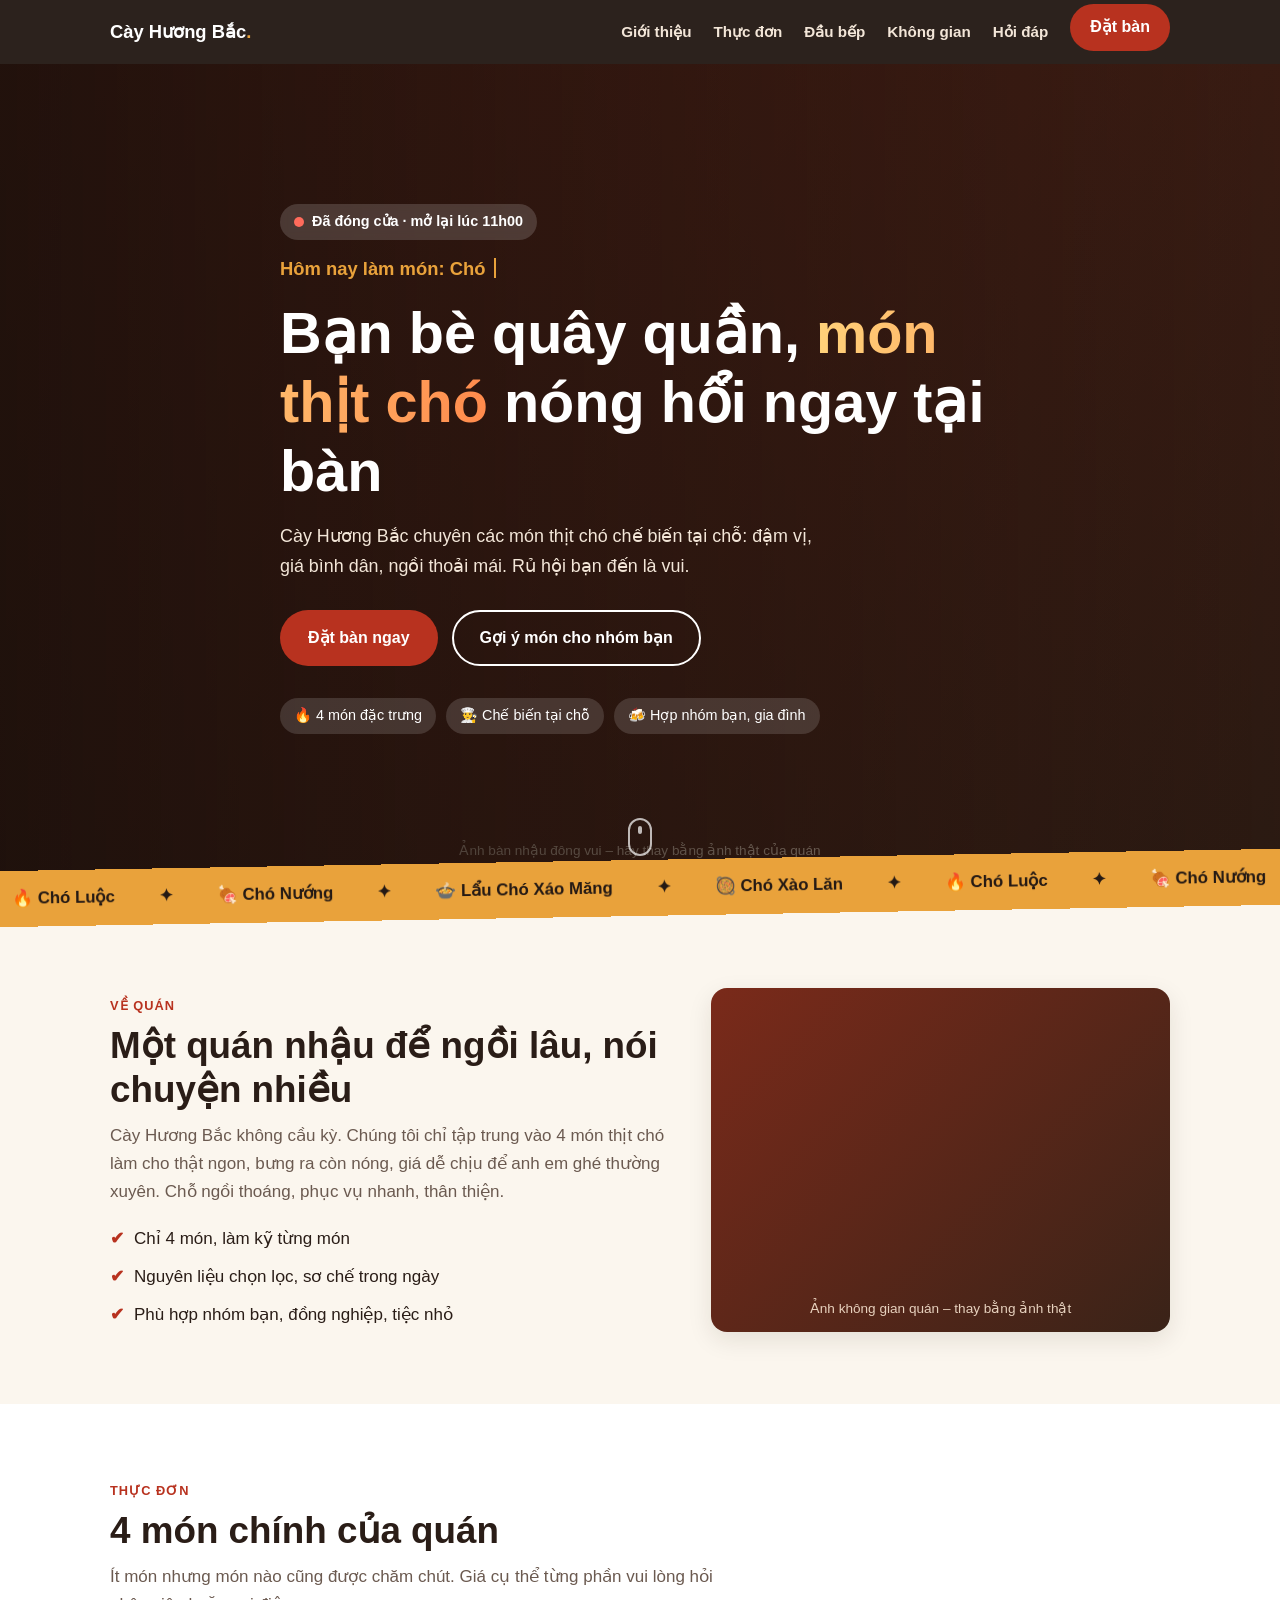
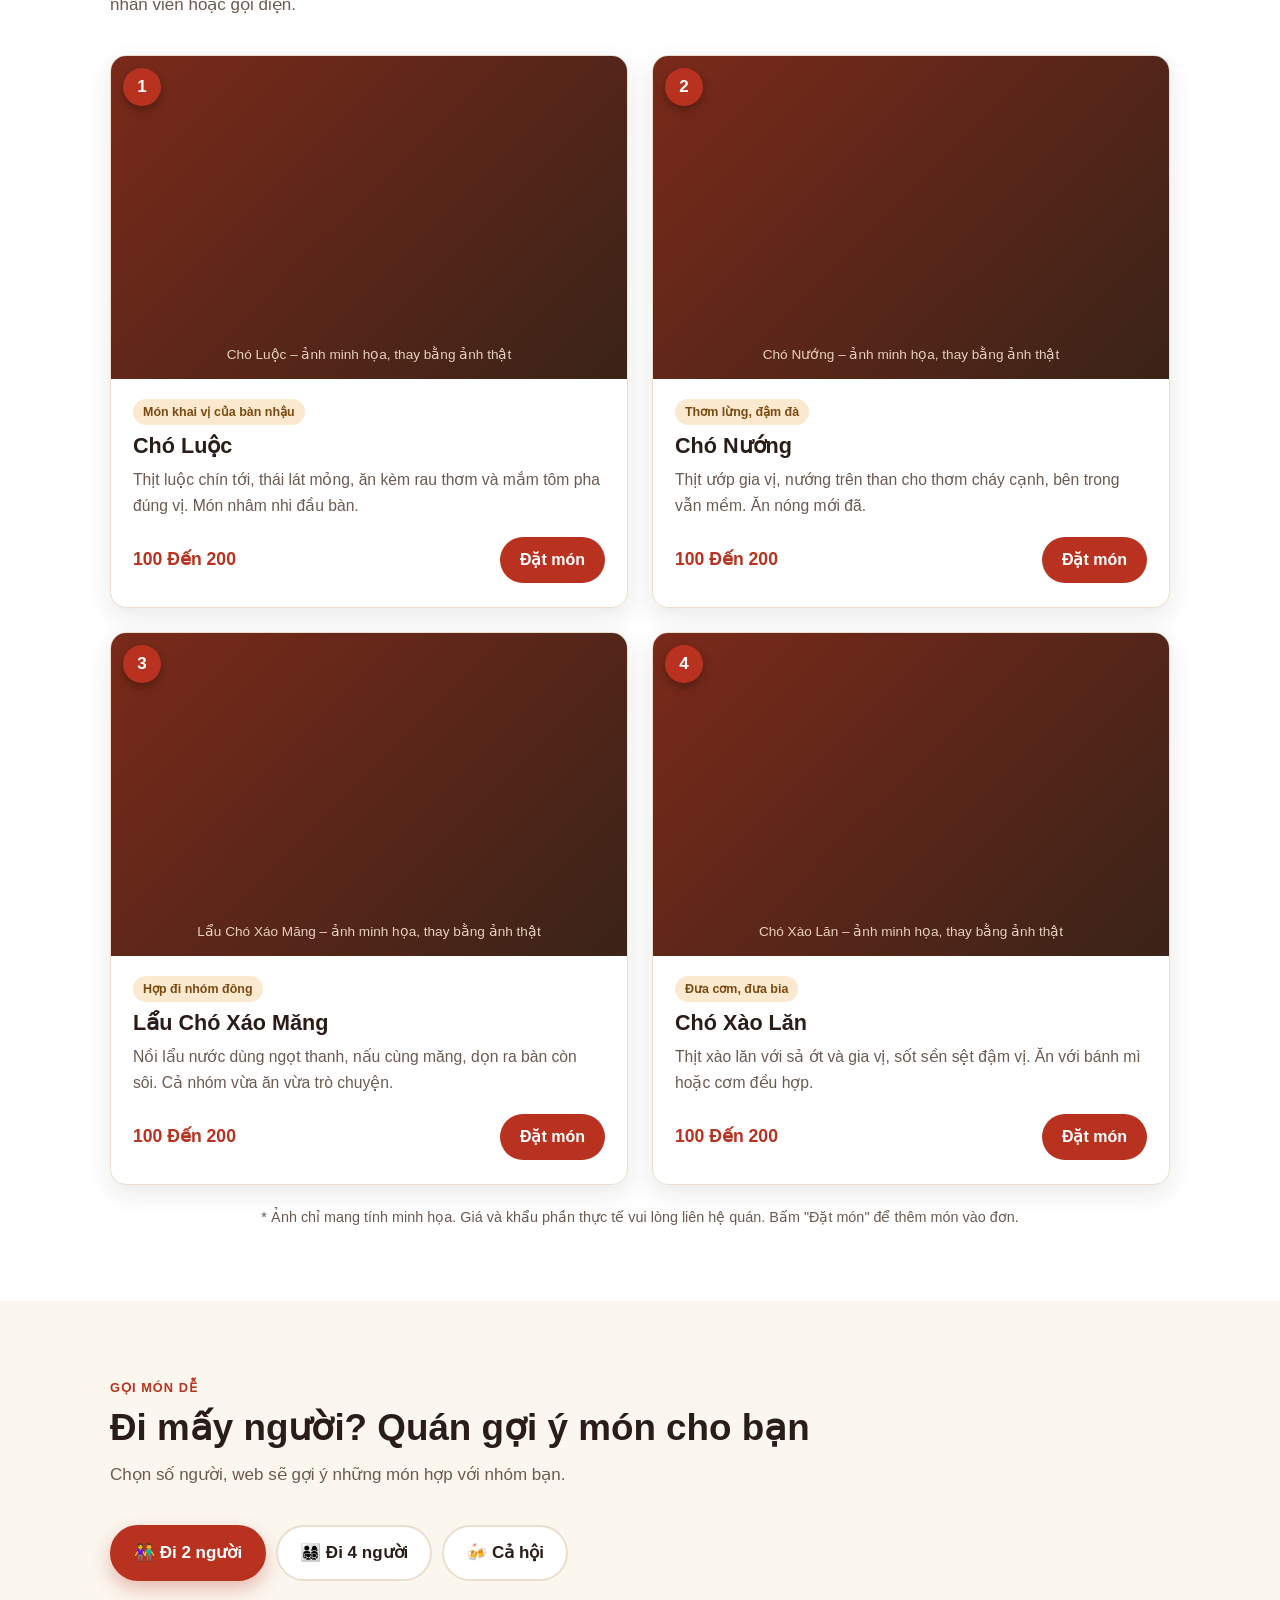
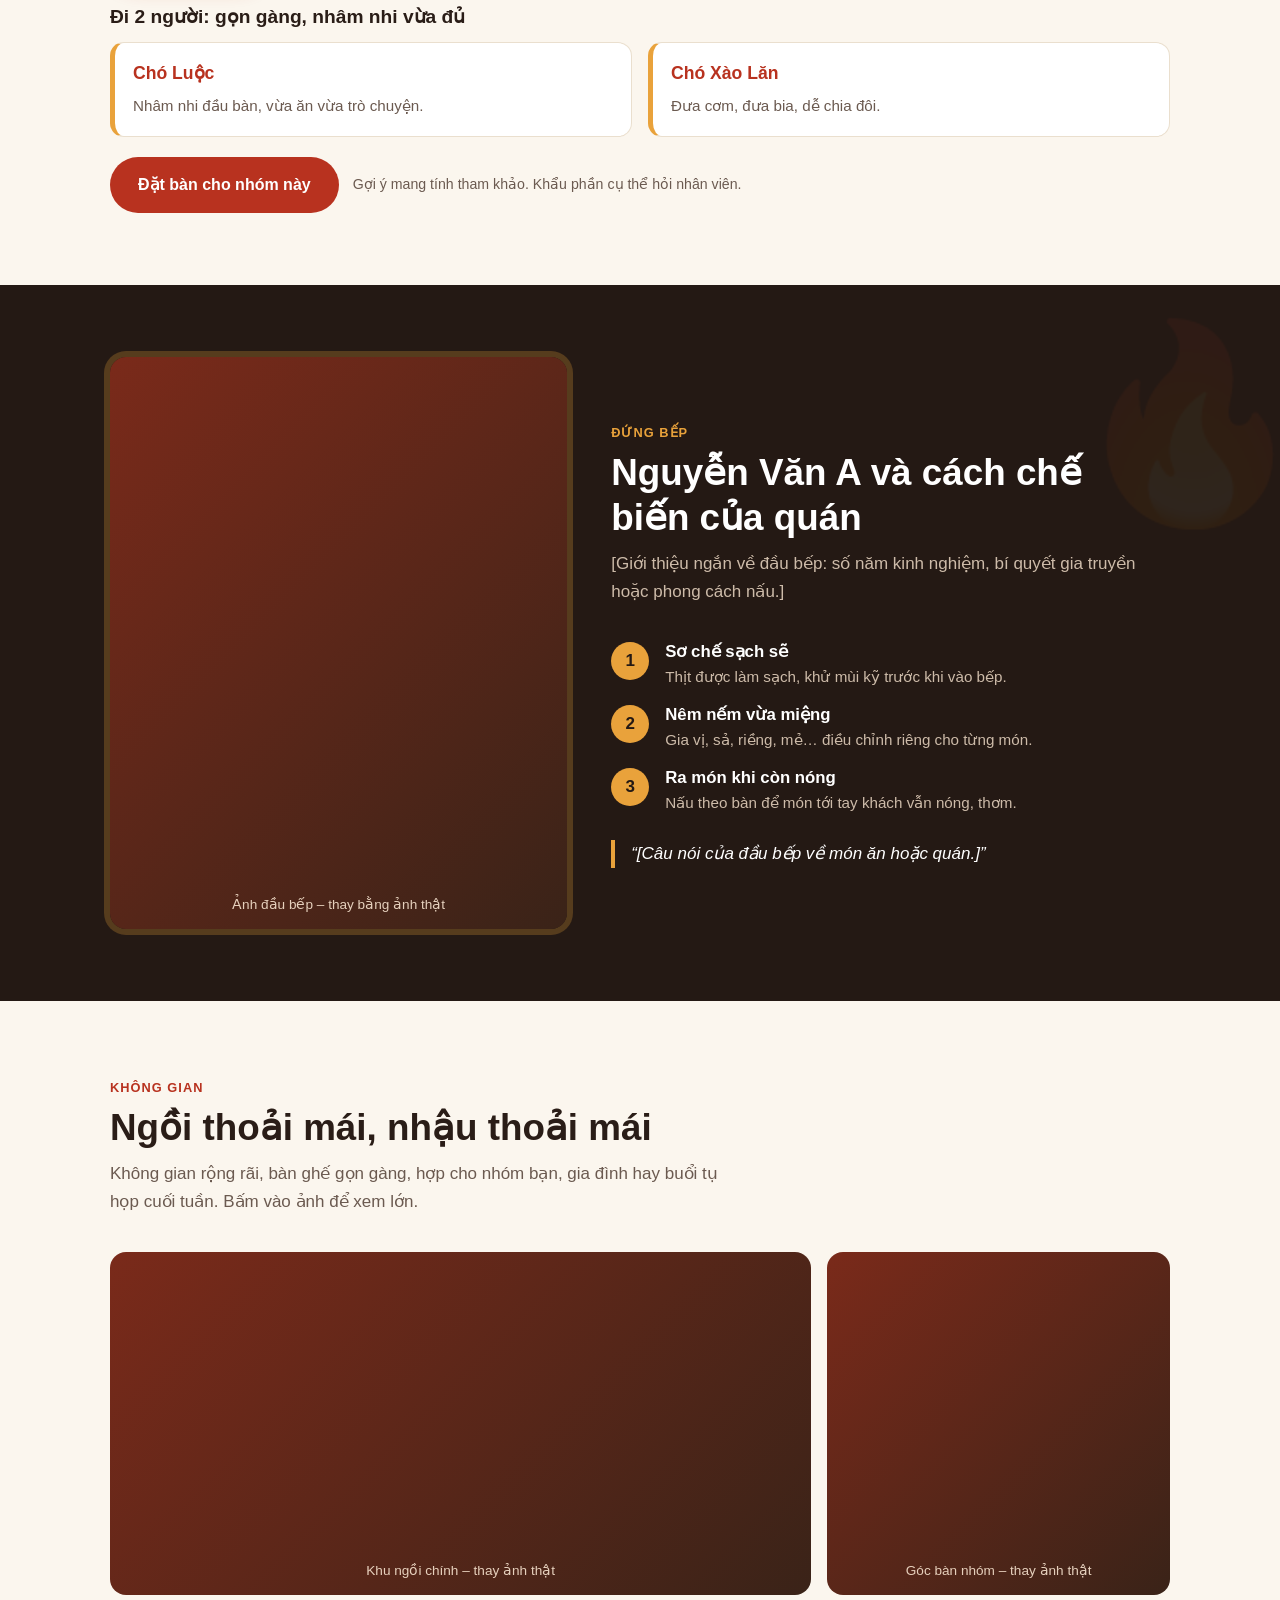
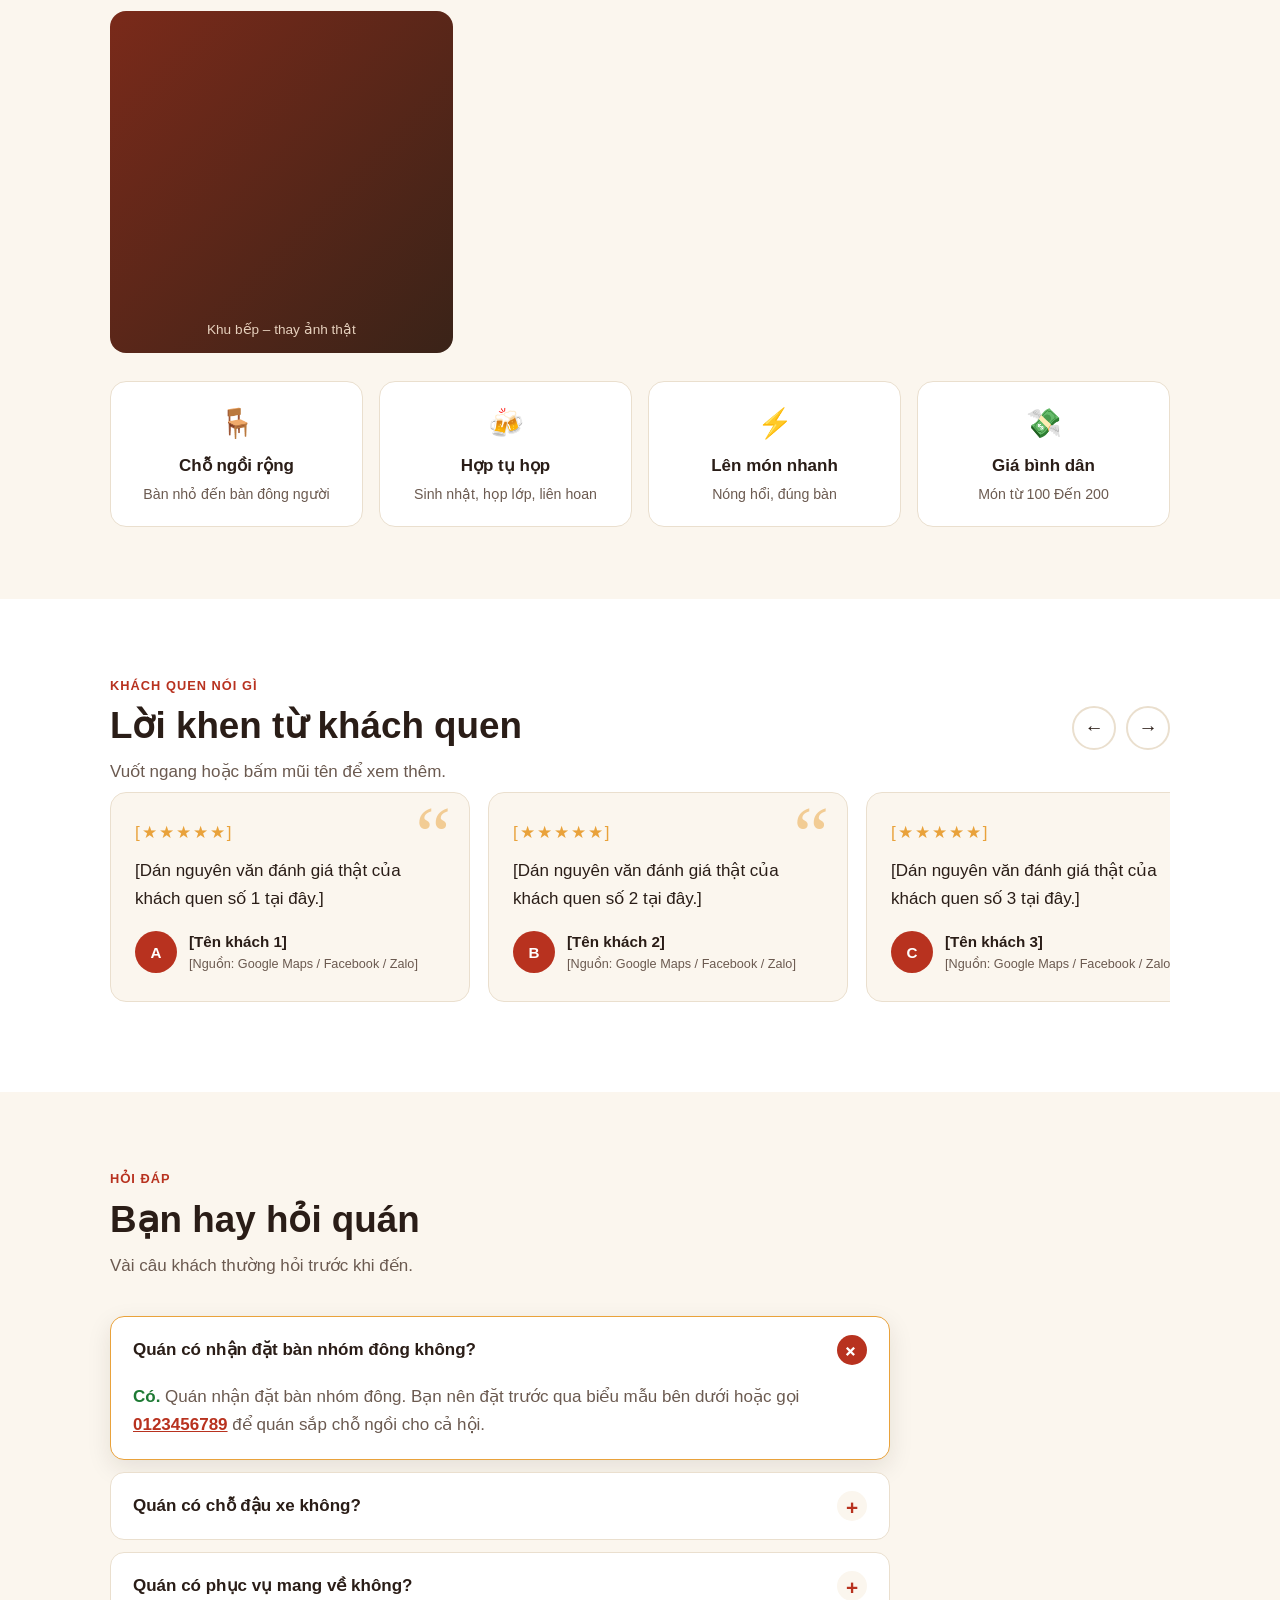
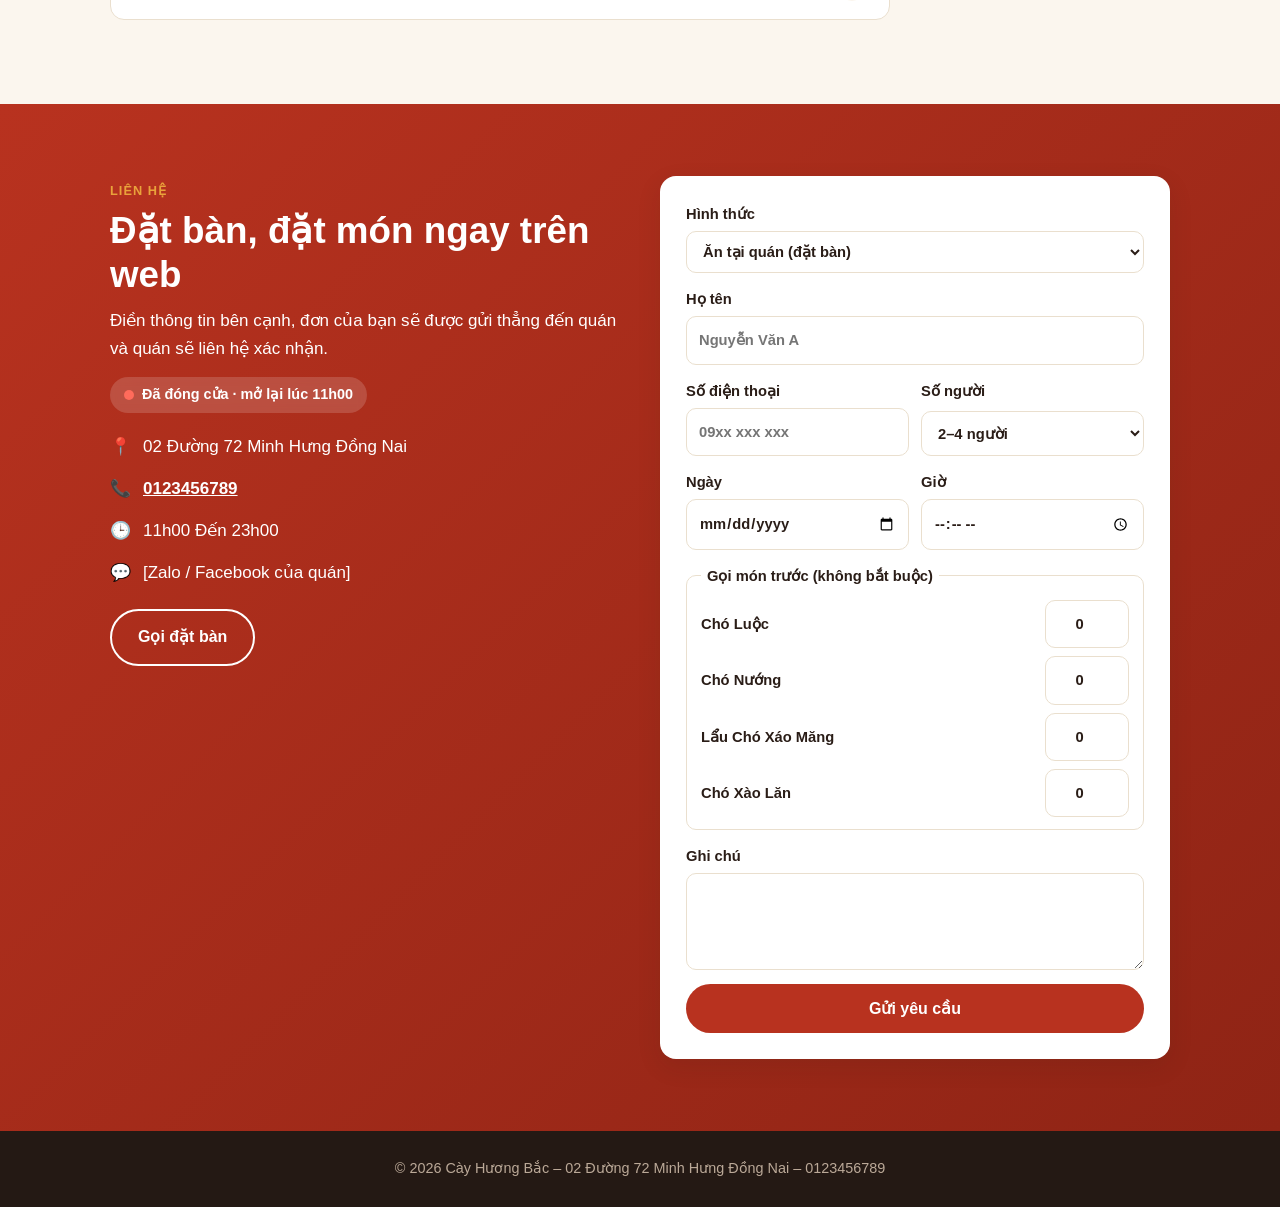
==== commit 84973824: "Update index.html" ====
--- a/index.html
+++ b/index.html
@@ -7,7 +7,6 @@
 <meta name="description" content="Cày Hương Bắc – quán nhậu bình dân với 4 món thịt chó chế biến tại chỗ. Đến đông, ngồi vui, ăn đã.">
 <script>document.documentElement.classList.add('js')</script>
 <style>
-  /* ===== MÀU SẮC: đổi tại đây ===== */
   :root{
     --bg:#fbf6ee; --ink:#2a1d17; --muted:#6b5a50;
     --brand:#b8321f; --brand-d:#8f2415; --accent:#e9a23b;
@@ -27,12 +26,12 @@
   .lead{color:var(--muted);max-width:640px;margin-bottom:36px}
   :focus-visible{outline:3px solid var(--accent);outline-offset:2px}
 
-  /* ===== Nút ===== */
   .btn{position:relative;overflow:hidden;display:inline-block;padding:13px 26px;border-radius:999px;font-weight:700;text-decoration:none;border:2px solid transparent;cursor:pointer;font-size:1rem;transition:transform .2s,background .2s,color .2s,box-shadow .2s;font-family:inherit}
   .btn::after{content:"";position:absolute;top:0;left:-70%;width:45%;height:100%;background:linear-gradient(100deg,transparent,rgba(255,255,255,.45),transparent);transform:skewX(-20deg)}
   .btn:hover::after{left:130%;transition:left .7s}
   .btn:hover{transform:translateY(-2px)}
   .btn:active{transform:scale(.96)}
+  .btn:disabled{opacity:.6;cursor:wait}
   .btn-primary{background:var(--brand);color:#fff}
   .btn-primary:hover{background:var(--brand-d);box-shadow:0 8px 20px rgba(184,50,31,.35)}
   .btn-ghost{border-color:#fff;color:#fff}
@@ -42,21 +41,18 @@
 
   #bar{position:fixed;top:0;left:0;height:4px;width:0;background:linear-gradient(90deg,var(--accent),var(--brand));z-index:100}
 
-  /* ===== Hiện dần khi cuộn ===== */
   .js .rv{opacity:0;transform:translateY(34px);transition:opacity .8s ease,transform .8s ease;transition-delay:var(--d,0s)}
   .js .rv-l{transform:translateX(-40px)}
   .js .rv-r{transform:translateX(40px)}
   .js .rv.in{opacity:1;transform:none}
   .js .rv.in.done{transition:transform .25s ease,box-shadow .25s ease;transition-delay:0s}
 
-  /* ===== Khung ảnh (có dự phòng khi ảnh lỗi) ===== */
   .ph{position:relative;overflow:hidden;background:linear-gradient(135deg,#7a2a1a,#3a2318);display:flex;align-items:center;justify-content:center;color:#f7e3cf;text-align:center}
   .ph::after{content:attr(data-label);position:absolute;inset:auto 12px 12px 12px;font-size:.85rem;opacity:.9;z-index:0}
   .ph img{position:absolute;inset:0;width:100%;height:100%;object-fit:cover;z-index:1;transition:transform .7s ease}
   .zoom:hover img{transform:scale(1.08)}
   .zoom{cursor:zoom-in}
 
-  /* ===== Điều hướng ===== */
   header{position:sticky;top:0;z-index:50;background:rgba(36,25,20,.96);backdrop-filter:blur(6px);transition:box-shadow .3s}
   header.sc{box-shadow:0 6px 20px rgba(0,0,0,.35)}
   .nav{display:flex;align-items:center;justify-content:space-between;height:64px;transition:height .3s}
@@ -72,7 +68,6 @@
   nav .btn{padding:8px 18px;color:#fff}
   .burger{display:none;background:none;border:0;color:#fff;font-size:1.7rem;cursor:pointer}
 
-  /* ===== Nhãn mở cửa / đóng cửa ===== */
   .status{display:flex;width:fit-content;align-items:center;gap:8px;padding:6px 14px;border-radius:999px;font-weight:700;font-size:.9rem;background:rgba(255,255,255,.16);backdrop-filter:blur(4px);margin-bottom:14px;color:#fff}
   .status i{width:10px;height:10px;border-radius:50%;background:#b9b0a8;flex:none}
   .status.open i{background:#39d353;animation:dot 1.6s infinite}
@@ -80,7 +75,6 @@
   .status.closed i{background:#ff6b5b}
   @keyframes dot{0%{box-shadow:0 0 0 0 rgba(57,211,83,.7)}70%{box-shadow:0 0 0 9px rgba(57,211,83,0)}100%{box-shadow:0 0 0 0 rgba(57,211,83,0)}}
 
-  /* ===== Phần mở đầu ===== */
   .hero{position:relative;min-height:90vh;display:flex;align-items:center;color:#fff;padding:60px 0;overflow:hidden}
   .hero .ph{position:absolute;inset:0;z-index:0}
   .hero .ph img{animation:kb 22s ease-in-out infinite alternate}
@@ -109,20 +103,17 @@
   .scroll-hint::after{content:"";position:absolute;top:6px;left:50%;width:4px;height:8px;margin-left:-2px;background:#fff;border-radius:2px;animation:wheel 1.6s infinite}
   @keyframes wheel{to{transform:translateY(14px);opacity:0}}
 
-  /* ===== Dải chữ chạy ===== */
   .marquee{background:var(--accent);color:var(--dark);overflow:hidden;white-space:nowrap;padding:14px 0;font-weight:800;font-size:1.05rem;transform:rotate(-1deg);margin:-14px -10px 0;position:relative;z-index:4}
   .marquee div{display:inline-block;animation:mq 22s linear infinite}
   .marquee span{margin:0 22px}
   @keyframes mq{to{transform:translateX(-50%)}}
 
-  /* ===== Giới thiệu ===== */
   .about{display:grid;grid-template-columns:1.1fr .9fr;gap:40px;align-items:center}
   .about .ph{aspect-ratio:4/3;border-radius:var(--r);box-shadow:var(--shadow);transform:rotate(1.5deg)}
   .points{list-style:none;margin-top:18px;display:grid;gap:10px}
   .points li::before{content:"✔";color:var(--brand);font-weight:800;margin-right:10px;display:inline-block;transition:transform .3s}
   .points li:hover::before{transform:scale(1.5) rotate(-10deg)}
 
-  /* ===== Thực đơn ===== */
   .menu-bg{background:#fff}
   .menu{display:grid;grid-template-columns:repeat(2,1fr);gap:24px;perspective:1000px}
   .dish{position:relative;background:var(--card);border:1px solid var(--line);border-radius:var(--r);overflow:hidden;box-shadow:var(--shadow);display:flex;flex-direction:column;will-change:transform}
@@ -138,7 +129,6 @@
   .tag{align-self:flex-start;font-size:.78rem;background:#fbe9d0;color:#7a4a10;padding:3px 10px;border-radius:999px;font-weight:700}
   .note{margin-top:20px;font-size:.9rem;color:var(--muted);text-align:center}
 
-  /* ===== Gợi ý món theo số người ===== */
   .seg{display:flex;gap:10px;flex-wrap:wrap;margin-bottom:24px}
   .seg button{font:inherit;font-weight:700;padding:12px 22px;border-radius:999px;border:2px solid var(--line);background:#fff;color:var(--ink);cursor:pointer;transition:.2s}
   .seg button:hover{border-color:var(--brand);transform:translateY(-2px)}
@@ -151,7 +141,6 @@
   .pick-foot{margin-top:20px;display:flex;gap:14px;align-items:center;flex-wrap:wrap}
   .pick-foot small{color:var(--muted)}
 
-  /* ===== Đầu bếp ===== */
   .chef{background:var(--dark);color:#f3e6d8;position:relative;overflow:hidden}
   .chef::before{content:"🔥";position:absolute;right:-30px;top:-20px;font-size:12rem;opacity:.05;animation:bob 4s infinite}
   .chef h2{color:#fff}
@@ -166,7 +155,6 @@
   .step p{font-size:.95rem;color:#cdbba9}
   blockquote{margin-top:24px;padding-left:16px;border-left:4px solid var(--accent);color:#fff;font-style:italic}
 
-  /* ===== Không gian ===== */
   .gallery{display:grid;grid-template-columns:repeat(3,1fr);gap:16px}
   .gallery .ph{aspect-ratio:1/1;border-radius:var(--r)}
   .gallery .ph:first-child{grid-column:span 2;aspect-ratio:auto;min-height:260px}
@@ -178,7 +166,6 @@
   .feat b{display:block;margin-top:4px}
   .feat small{color:var(--muted)}
 
-  /* ===== Lời khen khách quen (thẻ trượt ngang) ===== */
   .rev-bg{background:#fff}
   .rev-head{display:flex;justify-content:space-between;align-items:flex-end;gap:16px;flex-wrap:wrap}
   .arrows{display:flex;gap:10px;margin-bottom:36px}
@@ -194,7 +181,6 @@
   .rc .av{flex:none;width:42px;height:42px;border-radius:50%;background:var(--brand);color:#fff;display:grid;place-items:center;font-weight:800}
   .rc small{display:block;color:var(--muted)}
 
-  /* ===== Hỏi đáp ===== */
   .faq{max-width:780px}
   details{background:#fff;border:1px solid var(--line);border-radius:14px;margin-bottom:12px;overflow:hidden;transition:box-shadow .25s,border-color .25s}
   details:hover,details[open]{border-color:var(--accent);box-shadow:var(--shadow)}
@@ -206,7 +192,6 @@
   .ans .yes{color:#1e7a34;font-weight:800}
   .ans a{color:var(--brand);font-weight:700}
 
-  /* ===== Liên hệ / Đặt bàn ===== */
   .contact{background:linear-gradient(135deg,var(--brand),var(--brand-d),#c4451f);background-size:200% 200%;animation:bg 10s ease infinite;color:#fff}
   @keyframes bg{50%{background-position:100% 50%}}
   .contact-grid{display:grid;grid-template-columns:1fr 1fr;gap:40px}
@@ -219,6 +204,11 @@
   input,select,textarea{font:inherit;padding:11px 12px;border:1.5px solid var(--line);border-radius:10px;width:100%;background:#fff;color:var(--ink);transition:border-color .2s,box-shadow .2s}
   input:focus,select:focus,textarea:focus{outline:0;border-color:var(--brand);box-shadow:0 0 0 4px rgba(184,50,31,.15)}
   .two{display:grid;grid-template-columns:1fr 1fr;gap:12px}
+  fieldset.dishes{border:1.5px solid var(--line);border-radius:10px;padding:12px 14px;display:grid;gap:8px}
+  fieldset.dishes legend{font-weight:600;font-size:.92rem;padding:0 6px}
+  label.dq{display:flex;justify-content:space-between;align-items:center;gap:12px}
+  label.dq input{width:84px;text-align:center}
+  .hp{position:absolute;left:-9999px;width:1px;height:1px;opacity:0}
   #ok{display:none;background:#e7f5e8;color:#1e5a26;padding:12px;border-radius:10px;font-weight:600}
   .shake{animation:shake .4s}
   @keyframes shake{25%{transform:translateX(-8px)}75%{transform:translateX(8px)}}
@@ -285,15 +275,12 @@
 
 <main id="top">
 
-<!-- ===== MỞ ĐẦU ===== -->
-<section class="hero" style="padding:60px 0">
-  <!-- THAY ẢNH: ảnh nền quán/bàn nhậu. Đây là ảnh minh họa chung, chưa xác minh là ảnh thịt chó -->
+<section class="hero">
   <div class="ph" data-label="Ảnh bàn nhậu đông vui – hãy thay bằng ảnh thật của quán">
     <img src="https://images.unsplash.com/photo-1414235077428-338989a2e8c0?auto=format&fit=crop&w=1600&q=70" alt="Bàn ăn nhiều món nóng hổi, không khí quán nhậu đông vui" loading="eager" onerror="this.remove()">
   </div>
   <div class="wrap">
-    <!-- Nhãn mở/đóng cửa: tự cập nhật theo giờ Việt Nam (xem JS, biến OPEN/CLOSE) -->
-    <div class="status" role="status"><i></i><span>Đang kiểm tra giờ mở cửa…</span></div>
+    <div class="status"><i></i><span>Đang kiểm tra giờ mở cửa…</span></div>
     <div class="typed">Hôm nay làm món: <span id="typed"></span><i></i></div>
     <h1>Bạn bè quây quần, <em>món thịt chó</em> nóng hổi ngay tại bàn</h1>
     <p>Cày Hương Bắc chuyên các món thịt chó chế biến tại chỗ: đậm vị, giá bình dân, ngồi thoải mái. Rủ hội bạn đến là vui.</p>
@@ -310,7 +297,6 @@
   <div id="mq"><span>🔥 Chó Luộc</span><span>✦</span><span>🍖 Chó Nướng</span><span>✦</span><span>🍲 Lẩu Chó Xáo Măng</span><span>✦</span><span>🥘 Chó Xào Lăn</span><span>✦</span></div>
 </div>
 
-<!-- ===== GIỚI THIỆU ===== -->
 <section id="gioi-thieu">
   <div class="wrap about">
     <div class="rv rv-l">
@@ -319,18 +305,16 @@
       <p class="lead" style="margin-bottom:0">Cày Hương Bắc không cầu kỳ. Chúng tôi chỉ tập trung vào 4 món thịt chó làm cho thật ngon, bưng ra còn nóng, giá dễ chịu để anh em ghé thường xuyên. Chỗ ngồi thoáng, phục vụ nhanh, thân thiện.</p>
       <ul class="points">
         <li>Chỉ 4 món, làm kỹ từng món</li>
-        <li>Nguyên liệu chọn lọc, sơ chế trong ngày <!-- Sửa lại nếu không đúng thực tế --></li>
+        <li>Nguyên liệu chọn lọc, sơ chế trong ngày</li>
         <li>Phù hợp nhóm bạn, đồng nghiệp, tiệc nhỏ</li>
       </ul>
     </div>
-    <!-- THAY ẢNH: ảnh không gian hoặc bàn ăn thật của quán -->
     <div class="ph zoom rv rv-r" data-label="Ảnh không gian quán – thay bằng ảnh thật">
       <img src="https://images.unsplash.com/photo-1517248135467-4c7edcad34c4?auto=format&fit=crop&w=900&q=70" alt="Không gian quán ăn ấm cúng với bàn ghế gỗ" loading="lazy" onerror="this.remove()">
     </div>
   </div>
 </section>
 
-<!-- ===== THỰC ĐƠN: đúng 4 món ===== -->
 <section id="thuc-don" class="menu-bg">
   <div class="wrap">
     <div class="rv"><span class="eyebrow">Thực đơn</span>
@@ -338,18 +322,16 @@
     <p class="lead">Ít món nhưng món nào cũng được chăm chút. Giá cụ thể từng phần vui lòng hỏi nhân viên hoặc gọi điện.</p></div>
 
     <div class="menu">
-      <!-- LƯU Ý ẢNH: 4 ảnh dưới đây chỉ là ảnh món thịt/nướng/lẩu minh họa chung, KHÔNG phải ảnh thịt chó đã xác minh. Hãy thay bằng ảnh món thật của quán. -->
-      <!-- GIÁ: đang để "100 Đến 200" cho cả 4 món. Bạn có thể thêm đơn vị hoặc sửa giá riêng từng món. -->
       <article class="dish rv tilt" style="--d:0s">
         <span class="num">1</span>
         <div class="ph zoom" data-label="Chó Luộc – ảnh minh họa, thay bằng ảnh thật">
-          <img src="https://images.unsplash.com/photo-1544025162-d76694265947?auto=format&fit=crop&w=800&q=70" alt="Đĩa thịt luộc thái lát bày trên bàn (ảnh minh họa cho món Chó Luộc)" loading="lazy" onerror="this.remove()">
+          <img src="https://images.unsplash.com/photo-1544025162-d76694265947?auto=format&fit=crop&w=800&q=70" alt="Đĩa thịt luộc thái lát (ảnh minh họa cho món Chó Luộc)" loading="lazy" onerror="this.remove()">
         </div>
         <div class="body">
           <span class="tag">Món khai vị của bàn nhậu</span>
           <h3>Chó Luộc</h3>
           <p>Thịt luộc chín tới, thái lát mỏng, ăn kèm rau thơm và mắm tôm pha đúng vị. Món nhâm nhi đầu bàn.</p>
-          <div class="row"><span class="price">100 Đến 200</span><a href="#dat-ban" class="btn btn-primary" style="padding:8px 18px">Đặt bàn</a></div>
+          <div class="row"><span class="price">100 Đến 200</span><a href="#dat-ban" class="btn btn-primary" style="padding:8px 18px" data-dish="0">Đặt món</a></div>
         </div>
       </article>
 
@@ -362,7 +344,7 @@
           <span class="tag">Thơm lừng, đậm đà</span>
           <h3>Chó Nướng</h3>
           <p>Thịt ướp gia vị, nướng trên than cho thơm cháy cạnh, bên trong vẫn mềm. Ăn nóng mới đã.</p>
-          <div class="row"><span class="price">100 Đến 200</span><a href="#dat-ban" class="btn btn-primary" style="padding:8px 18px">Đặt bàn</a></div>
+          <div class="row"><span class="price">100 Đến 200</span><a href="#dat-ban" class="btn btn-primary" style="padding:8px 18px" data-dish="1">Đặt món</a></div>
         </div>
       </article>
 
@@ -375,7 +357,7 @@
           <span class="tag">Hợp đi nhóm đông</span>
           <h3>Lẩu Chó Xáo Măng</h3>
           <p>Nồi lẩu nước dùng ngọt thanh, nấu cùng măng, dọn ra bàn còn sôi. Cả nhóm vừa ăn vừa trò chuyện.</p>
-          <div class="row"><span class="price">100 Đến 200</span><a href="#dat-ban" class="btn btn-primary" style="padding:8px 18px">Đặt bàn</a></div>
+          <div class="row"><span class="price">100 Đến 200</span><a href="#dat-ban" class="btn btn-primary" style="padding:8px 18px" data-dish="2">Đặt món</a></div>
         </div>
       </article>
 
@@ -388,15 +370,14 @@
           <span class="tag">Đưa cơm, đưa bia</span>
           <h3>Chó Xào Lăn</h3>
           <p>Thịt xào lăn với sả ớt và gia vị, sốt sền sệt đậm vị. Ăn với bánh mì hoặc cơm đều hợp.</p>
-          <div class="row"><span class="price">100 Đến 200</span><a href="#dat-ban" class="btn btn-primary" style="padding:8px 18px">Đặt bàn</a></div>
+          <div class="row"><span class="price">100 Đến 200</span><a href="#dat-ban" class="btn btn-primary" style="padding:8px 18px" data-dish="3">Đặt món</a></div>
         </div>
       </article>
     </div>
-    <p class="note">* Ảnh chỉ mang tính minh họa. Giá và khẩu phần thực tế vui lòng liên hệ quán.</p>
-  </div>
-</section>
-
-<!-- ===== GỢI Ý MÓN THEO SỐ NGƯỜI ===== -->
+    <p class="note">* Ảnh chỉ mang tính minh họa. Giá và khẩu phần thực tế vui lòng liên hệ quán. Bấm "Đặt món" để thêm món vào đơn.</p>
+  </div>
+</section>
+
 <section id="goi-y">
   <div class="wrap">
     <div class="rv">
@@ -413,37 +394,31 @@
   </div>
 </section>
 
-<!-- ===== ĐẦU BẾP ===== -->
 <section id="dau-bep" class="chef">
   <div class="wrap chef-grid">
-    <!-- THAY ẢNH: ảnh đầu bếp thật của quán -->
     <div class="ph zoom rv rv-l" data-label="Ảnh đầu bếp – thay bằng ảnh thật">
       <img src="https://images.unsplash.com/photo-1556910103-1c02745aae4d?auto=format&fit=crop&w=800&q=70" alt="Đầu bếp đang chế biến món ăn trong bếp" loading="lazy" onerror="this.remove()">
     </div>
     <div>
       <div class="rv"><span class="eyebrow" style="color:var(--accent)">Đứng bếp</span>
-      <h2>Nguyen Van A và cách chế biến của quán</h2>
-      <!-- CẦN THAY: giới thiệu đầu bếp (kinh nghiệm, bí quyết, phong cách) -->
+      <h2>Nguyễn Văn A và cách chế biến của quán</h2>
       <p class="lead">[Giới thiệu ngắn về đầu bếp: số năm kinh nghiệm, bí quyết gia truyền hoặc phong cách nấu.]</p></div>
       <div class="steps">
         <div class="step rv rv-r" style="--d:.1s"><b>1</b><div><h3>Sơ chế sạch sẽ</h3><p>Thịt được làm sạch, khử mùi kỹ trước khi vào bếp.</p></div></div>
         <div class="step rv rv-r" style="--d:.25s"><b>2</b><div><h3>Nêm nếm vừa miệng</h3><p>Gia vị, sả, riềng, mẻ… điều chỉnh riêng cho từng món.</p></div></div>
         <div class="step rv rv-r" style="--d:.4s"><b>3</b><div><h3>Ra món khi còn nóng</h3><p>Nấu theo bàn để món tới tay khách vẫn nóng, thơm.</p></div></div>
       </div>
-      <!-- CẦN THAY: câu nói của đầu bếp -->
       <blockquote class="rv" style="--d:.5s">“[Câu nói của đầu bếp về món ăn hoặc quán.]”</blockquote>
     </div>
   </div>
 </section>
 
-<!-- ===== KHÔNG GIAN ===== -->
 <section id="khong-gian">
   <div class="wrap">
     <div class="rv"><span class="eyebrow">Không gian</span>
     <h2>Ngồi thoải mái, nhậu thoải mái</h2>
     <p class="lead">Không gian rộng rãi, bàn ghế gọn gàng, hợp cho nhóm bạn, gia đình hay buổi tụ họp cuối tuần. Bấm vào ảnh để xem lớn.</p></div>
     <div class="gallery">
-      <!-- THAY ẢNH: 3 ảnh không gian thật của quán -->
       <div class="ph zoom rv" data-label="Khu ngồi chính – thay ảnh thật"><img src="https://images.unsplash.com/photo-1559339352-11d035aa65de?auto=format&fit=crop&w=1000&q=70" alt="Khu vực bàn ghế rộng rãi của quán ăn" loading="lazy" onerror="this.remove()"></div>
       <div class="ph zoom rv" style="--d:.15s" data-label="Góc bàn nhóm – thay ảnh thật"><img src="https://images.unsplash.com/photo-1528605248644-14dd04022da1?auto=format&fit=crop&w=600&q=70" alt="Nhóm bạn cùng ăn uống, cụng ly" loading="lazy" onerror="this.remove()"></div>
       <div class="ph zoom rv" style="--d:.3s" data-label="Khu bếp – thay ảnh thật"><img src="https://images.unsplash.com/photo-1424847651672-bf20a4b0982b?auto=format&fit=crop&w=600&q=70" alt="Khu bếp và quầy phục vụ của quán" loading="lazy" onerror="this.remove()"></div>
@@ -457,9 +432,6 @@
   </div>
 </section>
 
-<!-- ===== LỜI KHEN TỪ KHÁCH QUEN (thẻ trượt ngang) ===== -->
-<!-- QUAN TRỌNG: chỉ dùng đánh giá THẬT của khách (Google Maps, Facebook, Zalo...). Sao chép nguyên văn và xin phép khách nếu có thể.
-     Mỗi thẻ .rc là một đánh giá: thay chữ trong [ ], thêm/bớt thẻ tùy ý. Nếu chưa có đánh giá thật, hãy xóa cả section này. -->
 <section id="danh-gia" class="rev-bg">
   <div class="wrap">
     <div class="rev-head">
@@ -471,31 +443,14 @@
       <div class="arrows"><button type="button" id="prev" aria-label="Xem đánh giá trước">←</button><button type="button" id="next" aria-label="Xem đánh giá tiếp theo">→</button></div>
     </div>
     <div class="track rv" id="track" tabindex="0" aria-label="Đánh giá của khách hàng">
-      <article class="rc">
-        <div class="stars" aria-label="[Số sao thật]">[★★★★★]</div>
-        <p>[Dán nguyên văn đánh giá thật của khách quen số 1 tại đây.]</p>
-        <footer><span class="av">A</span><div><b>[Tên khách 1]</b><small>[Nguồn: Google Maps / Facebook / Zalo]</small></div></footer>
-      </article>
-      <article class="rc">
-        <div class="stars" aria-label="[Số sao thật]">[★★★★★]</div>
-        <p>[Dán nguyên văn đánh giá thật của khách quen số 2 tại đây.]</p>
-        <footer><span class="av">B</span><div><b>[Tên khách 2]</b><small>[Nguồn: Google Maps / Facebook / Zalo]</small></div></footer>
-      </article>
-      <article class="rc">
-        <div class="stars" aria-label="[Số sao thật]">[★★★★★]</div>
-        <p>[Dán nguyên văn đánh giá thật của khách quen số 3 tại đây.]</p>
-        <footer><span class="av">C</span><div><b>[Tên khách 3]</b><small>[Nguồn: Google Maps / Facebook / Zalo]</small></div></footer>
-      </article>
-      <article class="rc">
-        <div class="stars" aria-label="[Số sao thật]">[★★★★★]</div>
-        <p>[Dán nguyên văn đánh giá thật của khách quen số 4 tại đây.]</p>
-        <footer><span class="av">D</span><div><b>[Tên khách 4]</b><small>[Nguồn: Google Maps / Facebook / Zalo]</small></div></footer>
-      </article>
-    </div>
-  </div>
-</section>
-
-<!-- ===== HỎI ĐÁP ===== -->
+      <article class="rc"><div class="stars">[★★★★★]</div><p>[Dán nguyên văn đánh giá thật của khách quen số 1 tại đây.]</p><footer><span class="av">A</span><div><b>[Tên khách 1]</b><small>[Nguồn: Google Maps / Facebook / Zalo]</small></div></footer></article>
+      <article class="rc"><div class="stars">[★★★★★]</div><p>[Dán nguyên văn đánh giá thật của khách quen số 2 tại đây.]</p><footer><span class="av">B</span><div><b>[Tên khách 2]</b><small>[Nguồn: Google Maps / Facebook / Zalo]</small></div></footer></article>
+      <article class="rc"><div class="stars">[★★★★★]</div><p>[Dán nguyên văn đánh giá thật của khách quen số 3 tại đây.]</p><footer><span class="av">C</span><div><b>[Tên khách 3]</b><small>[Nguồn: Google Maps / Facebook / Zalo]</small></div></footer></article>
+      <article class="rc"><div class="stars">[★★★★★]</div><p>[Dán nguyên văn đánh giá thật của khách quen số 4 tại đây.]</p><footer><span class="av">D</span><div><b>[Tên khách 4]</b><small>[Nguồn: Google Maps / Facebook / Zalo]</small></div></footer></article>
+    </div>
+  </div>
+</section>
+
 <section id="hoi-dap">
   <div class="wrap">
     <div class="rv">
@@ -514,37 +469,41 @@
       </details>
       <details>
         <summary>Quán có phục vụ mang về không?</summary>
-        <div class="ans"><span class="yes">Có.</span> Quán có phục vụ mang về. Bạn gọi trước <a href="tel:0123456789">0123456789</a> để món được chuẩn bị sẵn, đến là lấy.</div>
+        <div class="ans"><span class="yes">Có.</span> Quán có phục vụ mang về. Bạn chọn "Mang về" trong biểu mẫu đặt bàn, hoặc gọi <a href="tel:0123456789">0123456789</a>, để món được chuẩn bị sẵn.</div>
       </details>
     </div>
   </div>
 </section>
 
-<!-- ===== LIÊN HỆ & ĐẶT BÀN ===== -->
 <section id="dat-ban" class="contact">
   <div class="wrap contact-grid">
     <div class="rv rv-l">
       <span class="eyebrow" style="color:var(--accent)">Liên hệ</span>
-      <h2>Đặt bàn trước để có chỗ đẹp</h2>
-      <p style="margin-bottom:14px">Gọi cho quán hoặc để lại thông tin bên cạnh, quán sẽ liên hệ xác nhận.</p>
-      <div class="status" role="status"><i></i><span>Đang kiểm tra giờ mở cửa…</span></div>
+      <h2>Đặt bàn, đặt món ngay trên web</h2>
+      <p style="margin-bottom:14px">Điền thông tin bên cạnh, đơn của bạn sẽ được gửi thẳng đến quán và quán sẽ liên hệ xác nhận.</p>
+      <div class="status"><i></i><span>Đang kiểm tra giờ mở cửa…</span></div>
       <ul class="info">
         <li>📍 <span>02 Đường 72 Minh Hưng Đồng Nai</span></li>
         <li>📞 <a href="tel:0123456789">0123456789</a></li>
         <li>🕒 <span>11h00 Đến 23h00</span></li>
-        <!-- CẦN THAY: Zalo / Facebook thật của quán (hoặc xóa dòng này) -->
         <li>💬 <span>[Zalo / Facebook của quán]</span></li>
       </ul>
       <p style="margin-top:22px"><a href="tel:0123456789" class="btn btn-ghost">Gọi đặt bàn</a></p>
     </div>
 
     <form id="bookForm" class="rv rv-r" novalidate>
+      <label>Hình thức
+        <select name="type">
+          <option value="tai-quan">Ăn tại quán (đặt bàn)</option>
+          <option value="mang-ve">Mang về</option>
+        </select>
+      </label>
       <label>Họ tên
-        <input name="name" required placeholder="Nguyễn Văn A">
+        <input name="name" required placeholder="Nguyễn Văn A" autocomplete="name">
       </label>
       <div class="two">
         <label>Số điện thoại
-          <input name="phone" type="tel" required placeholder="09xx xxx xxx">
+          <input name="phone" type="tel" required placeholder="09xx xxx xxx" autocomplete="tel">
         </label>
         <label>Số người
           <select name="people"><option>2–4 người</option><option>5–8 người</option><option>9–15 người</option><option>Trên 15 người</option></select>
@@ -552,12 +511,22 @@
       </div>
       <div class="two">
         <label>Ngày <input name="date" type="date" required></label>
-        <label>Giờ <input name="time" type="time" required></label>
+        <label>Giờ <input name="time" type="time" required min="11:00" max="23:00"></label>
       </div>
-      <label>Ghi chú (món muốn gọi trước…)
+
+      <fieldset class="dishes">
+        <legend>Gọi món trước (không bắt buộc)</legend>
+        <label class="dq"><span>Chó Luộc</span><input type="number" name="q0" min="0" max="20" value="0" inputmode="numeric"></label>
+        <label class="dq"><span>Chó Nướng</span><input type="number" name="q1" min="0" max="20" value="0" inputmode="numeric"></label>
+        <label class="dq"><span>Lẩu Chó Xáo Măng</span><input type="number" name="q2" min="0" max="20" value="0" inputmode="numeric"></label>
+        <label class="dq"><span>Chó Xào Lăn</span><input type="number" name="q3" min="0" max="20" value="0" inputmode="numeric"></label>
+      </fieldset>
+
+      <label>Ghi chú
         <textarea name="note" rows="3"></textarea>
       </label>
-      <button class="btn btn-primary" type="submit">Gửi yêu cầu đặt bàn</button>
+      <input class="hp" name="website" tabindex="-1" autocomplete="off" aria-hidden="true">
+      <button class="btn btn-primary" type="submit">Gửi yêu cầu</button>
       <div id="ok" role="status"></div>
     </form>
   </div>
@@ -570,20 +539,37 @@
 <div id="lb" role="dialog" aria-label="Xem ảnh lớn"><img alt=""></div>
 
 <script>
+  /* ================= CẤU HÌNH TELEGRAM (ĐIỀN 2 DÒNG NÀY) ================= */
+  const TOKEN = 'ĐIỀN_BOT_TOKEN';   // lấy từ @BotFather. Chỉ cần dòng này.
+  /* ======================================================================== */
+
+  // Tự tìm nhóm mà bot đang ở trong (không cần điền chat_id)
+  async function getChatId(){
+    const cached=sessionStorage.getItem('tg_chat');
+    if(cached)return cached;
+    const r=await fetch(`https://api.telegram.org/bot${TOKEN}/getUpdates?limit=100`);
+    const j=await r.json();
+    if(!j.ok)throw new Error('token');
+    const chats=(j.result||[]).map(u=>(u.message||u.my_chat_member||u.channel_post||u.edited_message||{}).chat)
+      .filter(c=>c&&['group','supergroup','channel'].includes(c.type));
+    if(!chats.length)throw new Error('nogroup');
+    const id=String(chats[chats.length-1].id);
+    sessionStorage.setItem('tg_chat',id);
+    return id;
+  }
+
   const $=s=>document.querySelector(s), $$=s=>[...document.querySelectorAll(s)];
   const reduce=matchMedia('(prefers-reduced-motion:reduce)').matches;
-
-  // Menu điện thoại
+  const DISHES=['Chó Luộc','Chó Nướng','Lẩu Chó Xáo Măng','Chó Xào Lăn'];
+
   const burger=$('#burger'),list=$('#menuList');
   burger.addEventListener('click',()=>{const o=list.classList.toggle('open');burger.setAttribute('aria-expanded',o)});
   $$('#menuList a').forEach(a=>a.addEventListener('click',()=>{list.classList.remove('open');burger.setAttribute('aria-expanded',false)}));
   $('#y').textContent=new Date().getFullYear();
 
-  // Nhân đôi dải chữ chạy
   const mq=$('#mq');mq.innerHTML+=mq.innerHTML;
 
-  // ===== Nhãn "Đang mở cửa / Đã đóng cửa" (giờ Việt Nam) =====
-  // ĐỔI GIỜ TẠI ĐÂY: phút tính từ 0h00. 11h00 = 11*60, 23h00 = 23*60
+  // ===== Nhãn mở/đóng cửa (giờ Việt Nam) =====
   const OPEN=11*60, CLOSE=23*60;
   function vnMinutes(){
     try{
@@ -592,8 +578,7 @@
     }catch(e){const d=new Date();return d.getHours()*60+d.getMinutes()}
   }
   function updateStatus(){
-    const m=vnMinutes();
-    let cls,txt;
+    const m=vnMinutes();let cls,txt;
     if(m>=OPEN&&m<CLOSE){
       const left=CLOSE-m;
       if(left<=60){cls='soon';txt='Sắp đóng cửa · còn '+left+' phút (đóng lúc 23h00)'}
@@ -604,20 +589,10 @@
   updateStatus();setInterval(updateStatus,30000);
 
   // ===== Gợi ý món theo số người =====
-  // Chỉ dùng đúng 4 món của quán. Sửa nội dung gợi ý tại đây nếu muốn.
   const picks={
-    '2':{t:'Đi 2 người: gọn gàng, nhâm nhi vừa đủ',sel:0,d:[
-      ['Chó Luộc','Nhâm nhi đầu bàn, vừa ăn vừa trò chuyện.'],
-      ['Chó Xào Lăn','Đưa cơm, đưa bia, dễ chia đôi.']]},
-    '4':{t:'Đi 4 người: đủ vị cho cả nhóm',sel:0,d:[
-      ['Chó Nướng','Thơm lừng, gắp chung rất đã.'],
-      ['Chó Xào Lăn','Đậm vị, đưa cay tốt.'],
-      ['Chó Luộc','Món mở màn nhẹ nhàng cho cả bàn.']]},
-    'hoi':{t:'Cả hội đông vui: gọi nồi lẩu cho cả bàn',sel:1,d:[
-      ['Lẩu Chó Xáo Măng','Nồi lẩu sôi giữa bàn, ai cũng có phần.'],
-      ['Chó Nướng','Gọi thêm cho nóng hổi, thơm lừng.'],
-      ['Chó Luộc','Món nhâm nhi dễ ăn cho cả nhóm.'],
-      ['Chó Xào Lăn','Đổi vị giữa các lượt lẩu.']]}
+    '2':{t:'Đi 2 người: gọn gàng, nhâm nhi vừa đủ',sel:0,d:[['Chó Luộc','Nhâm nhi đầu bàn, vừa ăn vừa trò chuyện.'],['Chó Xào Lăn','Đưa cơm, đưa bia, dễ chia đôi.']]},
+    '4':{t:'Đi 4 người: đủ vị cho cả nhóm',sel:0,d:[['Chó Nướng','Thơm lừng, gắp chung rất đã.'],['Chó Xào Lăn','Đậm vị, đưa cay tốt.'],['Chó Luộc','Món mở màn nhẹ nhàng cho cả bàn.']]},
+    'hoi':{t:'Cả hội đông vui: gọi nồi lẩu cho cả bàn',sel:1,d:[['Lẩu Chó Xáo Măng','Nồi lẩu sôi giữa bàn, ai cũng có phần.'],['Chó Nướng','Gọi thêm cho nóng hổi, thơm lừng.'],['Chó Luộc','Món nhâm nhi dễ ăn cho cả nhóm.'],['Chó Xào Lăn','Đổi vị giữa các lượt lẩu.']]}
   };
   const out=$('#pickOut'),btns=$$('#seg button');
   function showPick(k){
@@ -633,7 +608,13 @@
   btns.forEach(b=>b.addEventListener('click',()=>showPick(b.dataset.k)));
   showPick('2');
 
-  // ===== Thẻ đánh giá trượt ngang =====
+  // Nút "Đặt món" trên thẻ món: cộng 1 vào ô số lượng tương ứng trong form
+  $$('[data-dish]').forEach(a=>a.addEventListener('click',()=>{
+    const inp=$('input[name=q'+a.dataset.dish+']');
+    inp.value=Math.min(20,(+inp.value||0)+1);
+  }));
+
+  // ===== Đánh giá trượt ngang =====
   const track=$('#track');
   function slide(dir){
     const c=track.querySelector('.rc'),step=c?c.offsetWidth+18:320;
@@ -643,7 +624,7 @@
   $('#next').addEventListener('click',()=>slide(1));
   track.addEventListener('keydown',e=>{if(e.key==='ArrowRight')slide(1);if(e.key==='ArrowLeft')slide(-1)});
 
-  // Chữ tự gõ (4 tên món)
+  // Chữ tự gõ
   const words=['Chó Luộc','Chó Nướng','Lẩu Chó Xáo Măng','Chó Xào Lăn'],tp=$('#typed');
   if(reduce){tp.textContent=words[0]}else{
     let w=0,c=0,del=false;
@@ -694,7 +675,7 @@
   }),{rootMargin:'-45% 0px -50% 0px'});
   $$('main section[id]').forEach(s=>spy.observe(s));
 
-  // Thẻ món nghiêng 3D theo chuột
+  // Thẻ món nghiêng 3D
   if(matchMedia('(hover:hover)').matches&&!reduce){
     $$('.tilt').forEach(c=>{
       c.addEventListener('mousemove',e=>{
@@ -714,8 +695,10 @@
   lb.addEventListener('click',()=>lb.classList.remove('open'));
   addEventListener('keydown',e=>{if(e.key==='Escape')lb.classList.remove('open')});
 
-  // Biểu mẫu đặt bàn
-  $('input[name=date]').min=new Date().toISOString().split('T')[0];
+  // ================= FORM ĐẶT BÀN / ĐẶT MÓN → TELEGRAM =================
+  (()=>{const t=new Date();t.setMinutes(t.getMinutes()-t.getTimezoneOffset());
+    $('input[name=date]').min=t.toISOString().split('T')[0];})();
+
   function confetti(){
     if(reduce)return;
     const em=['🍻','🔥','🍖','🎉','🍲'];
@@ -725,18 +708,57 @@
       document.body.appendChild(s);setTimeout(()=>s.remove(),3200);
     }
   }
-  // Muốn nhận đơn thật: gắn form với Google Forms, Formspree hoặc backend của bạn.
-  $('#bookForm').addEventListener('submit',e=>{
+  function showMsg(text,isError){
+    const ok=$('#ok');
+    ok.style.cssText='display:block;'+(isError?'background:#fdeaea;color:#8a1d1d':'');
+    ok.textContent=text;
+  }
+  const esc=(s,max=300)=>String(s??'').trim().slice(0,max).replace(/[&<>]/g,c=>({'&':'&amp;','<':'&lt;','>':'&gt;'}[c]));
+
+  function buildText(p){
+    const items=p.items.map(i=>`   • ${esc(i.name)} × <b>${i.qty}</b>`);
+    return [
+      `<b>${p.type==='mang-ve'?'🥡 MANG VỀ':'🍻 ĐẶT BÀN TẠI QUÁN'}</b>`,
+      `👤 ${esc(p.name,80)}`,
+      `📞 ${esc(p.phone,20)}`,
+      `👥 ${esc(p.people,30)}`,
+      `🕒 ${esc(p.time,10)} – ${esc(p.date,12)}`,
+      items.length?`🍽 <b>Món đã gọi:</b>\n${items.join('\n')}`:'🍽 Chưa gọi món trước',
+      `📝 ${esc(p.note,500)||'(không có ghi chú)'}`
+    ].join('\n');
+  }
+
+  $('#bookForm').addEventListener('submit',async e=>{
     e.preventDefault();
-    const f=e.target,ok=$('#ok');
+    const f=e.target,btn=f.querySelector('[type=submit]');
+
     if(!f.name.value.trim()||!/^[0-9+\s.-]{8,}$/.test(f.phone.value.trim())||!f.date.value||!f.time.value){
-      ok.style.cssText='display:block;background:#fdeaea;color:#8a1d1d';
-      ok.textContent='Vui lòng nhập đủ họ tên, số điện thoại hợp lệ, ngày và giờ.';
+      showMsg('Vui lòng nhập đủ họ tên, số điện thoại hợp lệ, ngày và giờ.',true);
       f.classList.remove('shake');void f.offsetWidth;f.classList.add('shake');return;
     }
-    ok.style.cssText='display:block';
-    ok.textContent='Cảm ơn '+f.name.value.trim()+'! Quán đã ghi nhận yêu cầu và sẽ liên hệ xác nhận sớm. 🍻';
-    confetti();f.reset();
+    if(f.website.value){f.reset();return;} // bot spam
+
+    const p={
+      type:f.type.value,name:f.name.value.trim(),phone:f.phone.value.trim(),
+      people:f.people.value,date:f.date.value,time:f.time.value,note:f.note.value.trim(),
+      items:DISHES.map((name,i)=>({name,qty:Math.min(20,parseInt(f['q'+i].value,10)||0)})).filter(x=>x.qty>0)
+    };
+
+    btn.disabled=true;btn.textContent='Đang gửi…';
+    try{
+      const chat_id=await getChatId();
+      const r=await fetch(`https://api.telegram.org/bot${TOKEN}/sendMessage`,{
+        method:'POST',headers:{'Content-Type':'application/json'},
+        body:JSON.stringify({chat_id,text:buildText(p),parse_mode:'HTML'})
+      });
+      if(!r.ok)throw new Error(r.status);
+      showMsg('Cảm ơn '+p.name+'! Quán đã nhận yêu cầu và sẽ liên hệ xác nhận. 🍻',false);
+      confetti();f.reset();
+    }catch{
+      showMsg('Gửi chưa được, vui lòng gọi 0123456789 để đặt bàn.',true);
+    }finally{
+      btn.disabled=false;btn.textContent='Gửi yêu cầu';
+    }
   });
 </script>
 </body>
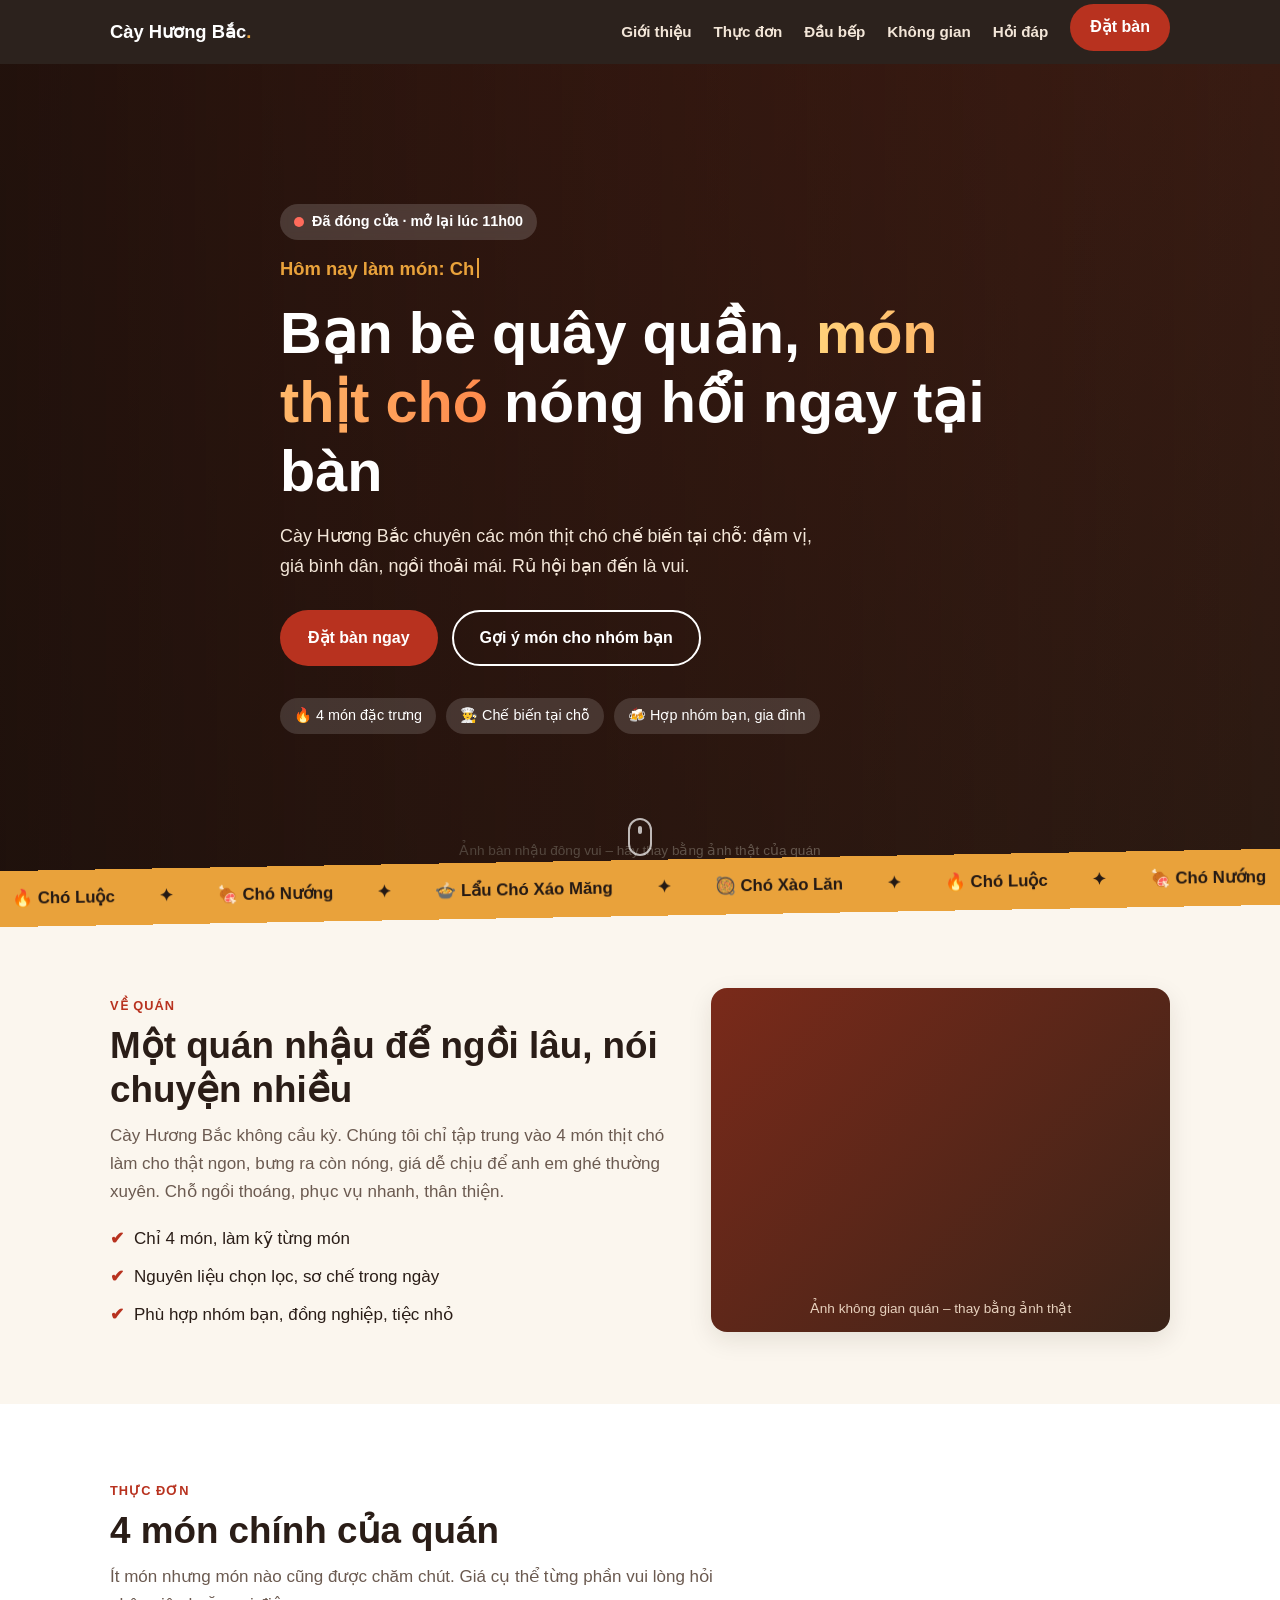
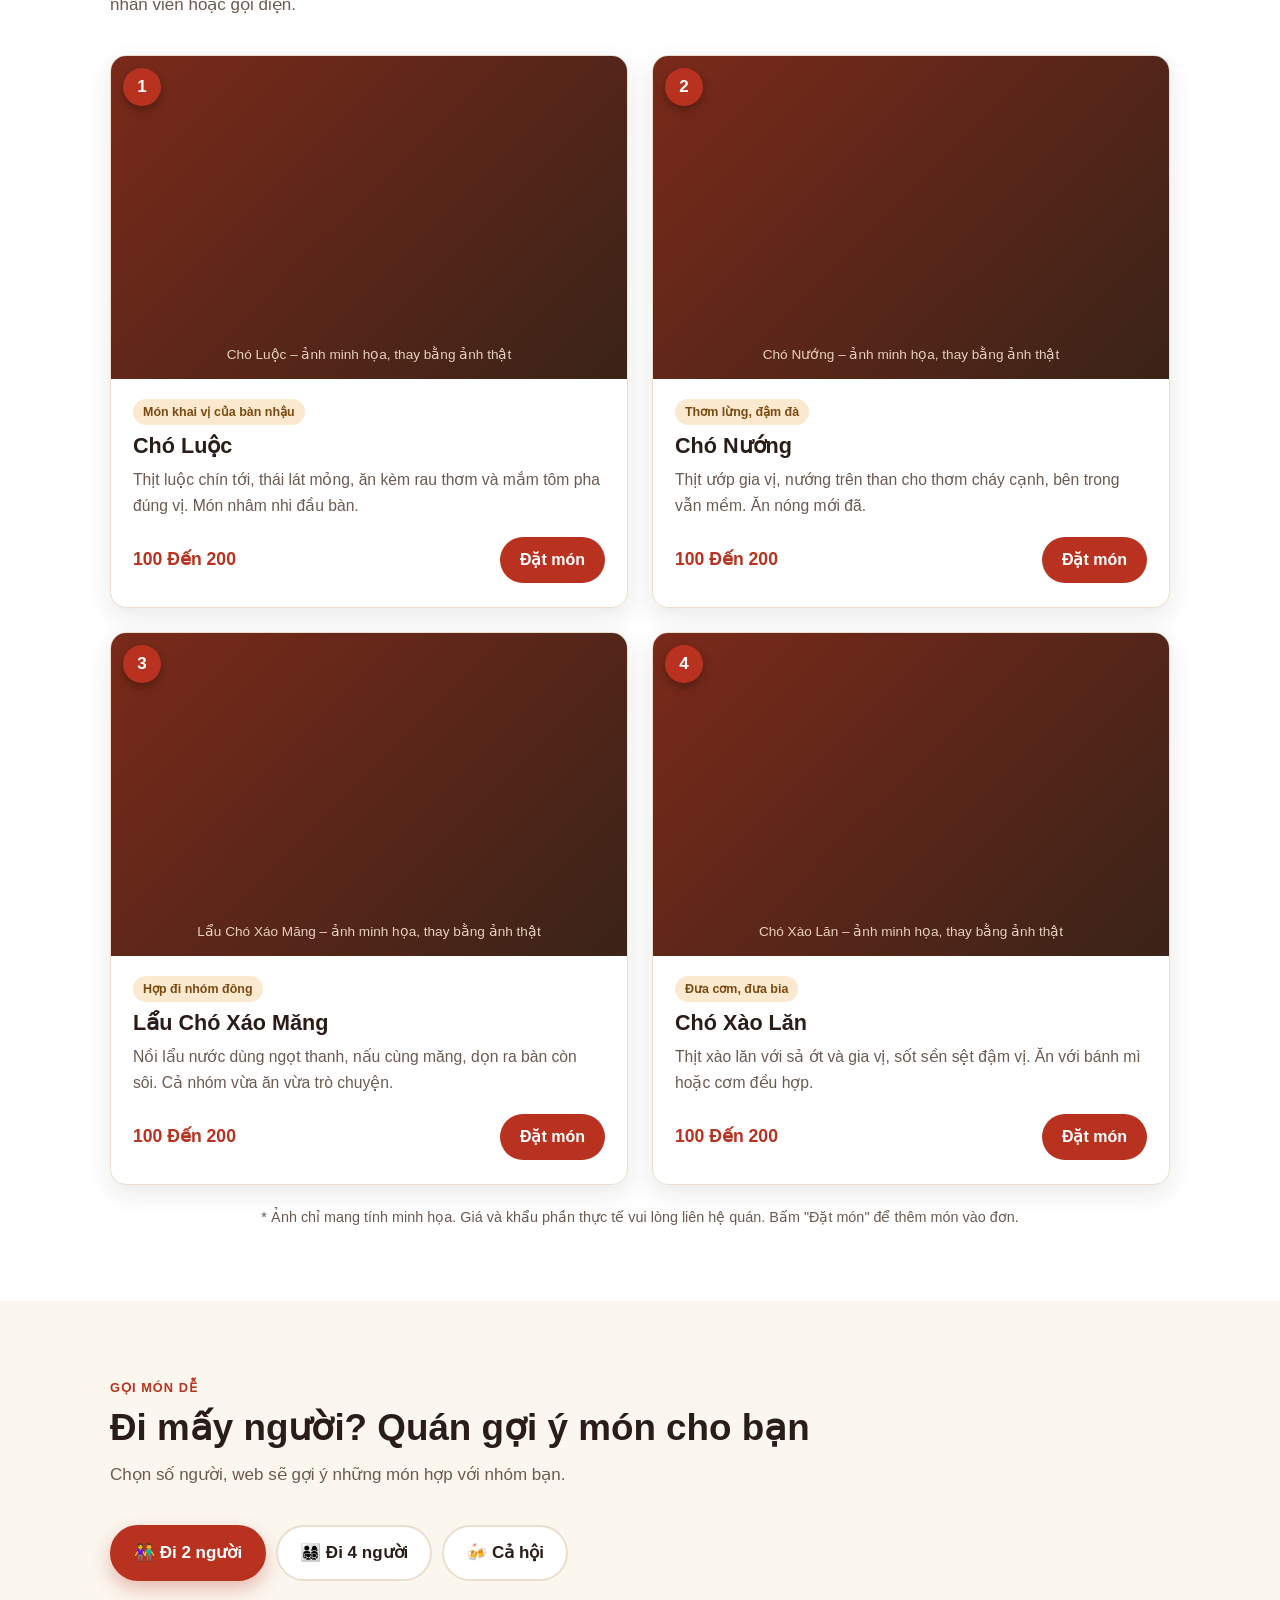
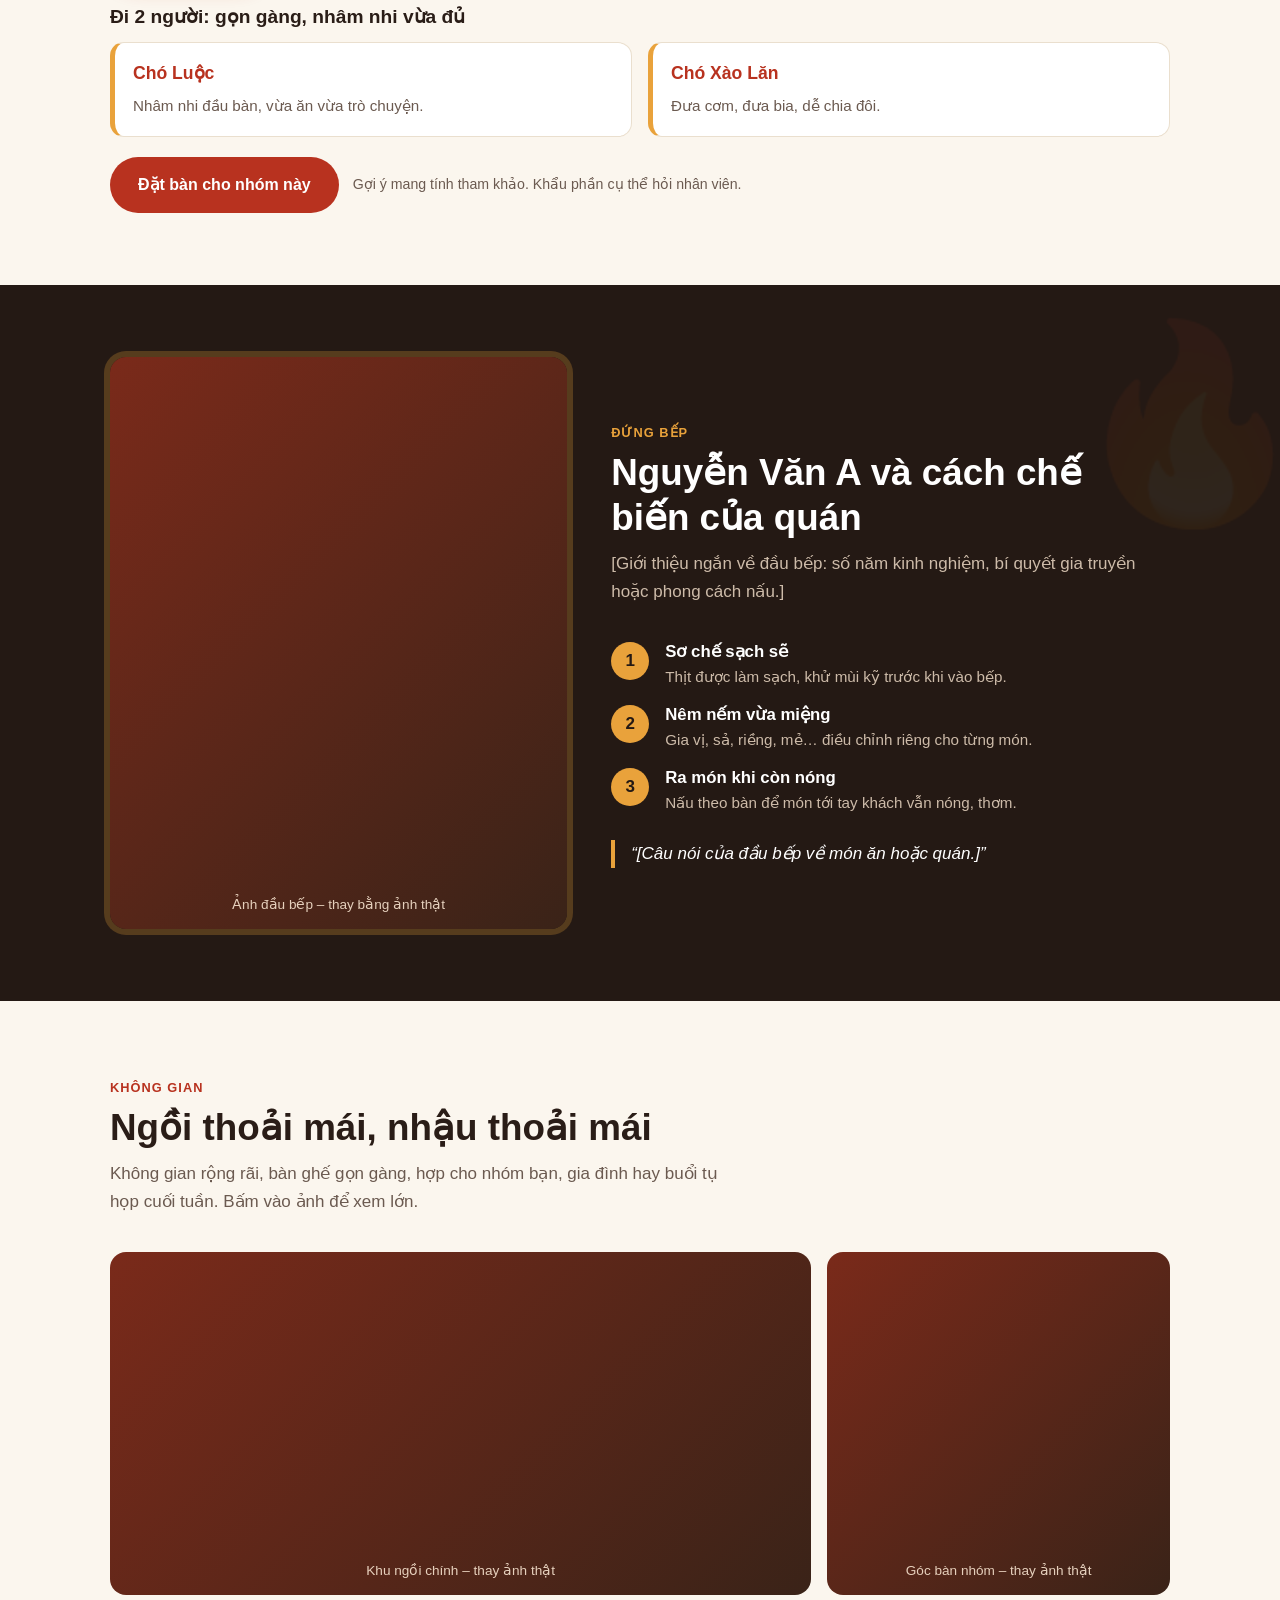
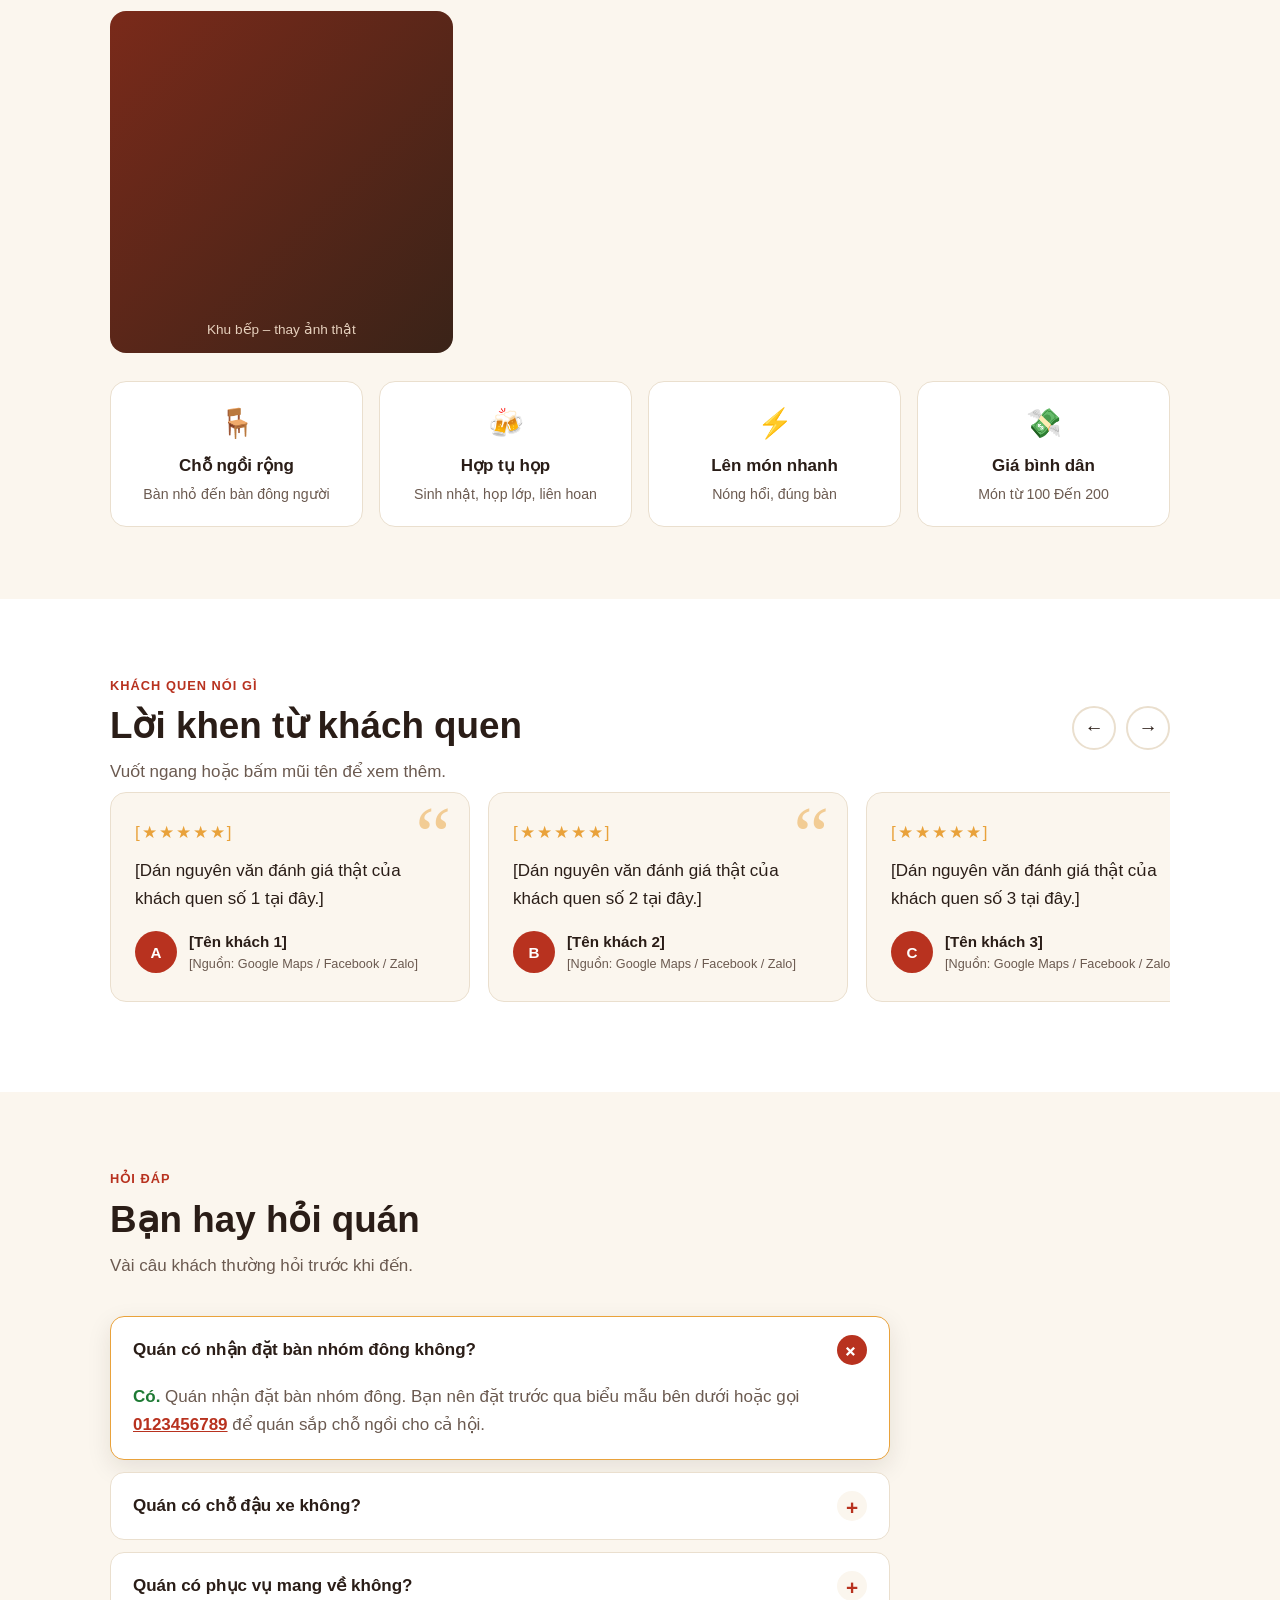
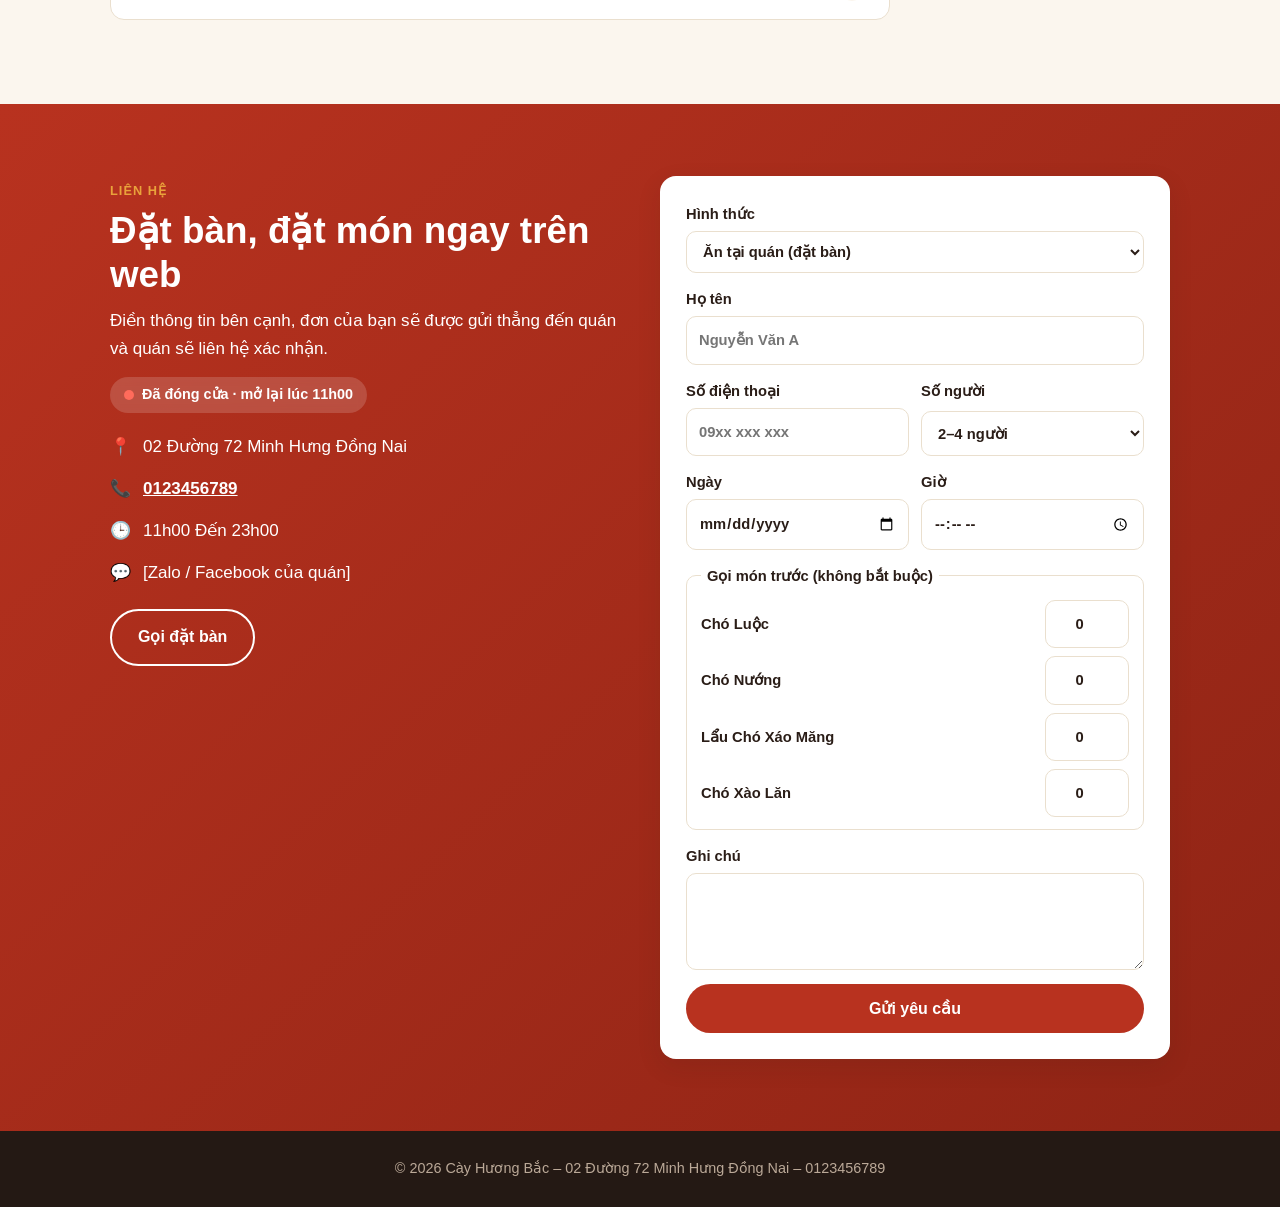
==== commit 3f1a856d: "Update index.html" ====
--- a/index.html
+++ b/index.html
@@ -540,7 +540,7 @@
 
 <script>
   /* ================= CẤU HÌNH TELEGRAM (ĐIỀN 2 DÒNG NÀY) ================= */
-  const TOKEN = 'ĐIỀN_BOT_TOKEN';   // lấy từ @BotFather. Chỉ cần dòng này.
+  const TOKEN = '8242545755:AAHjxH04XyQRHYkBb4ItNhLNHgRo-1vupC0';   // lấy từ @BotFather. Chỉ cần dòng này.
   /* ======================================================================== */
 
   // Tự tìm nhóm mà bot đang ở trong (không cần điền chat_id)
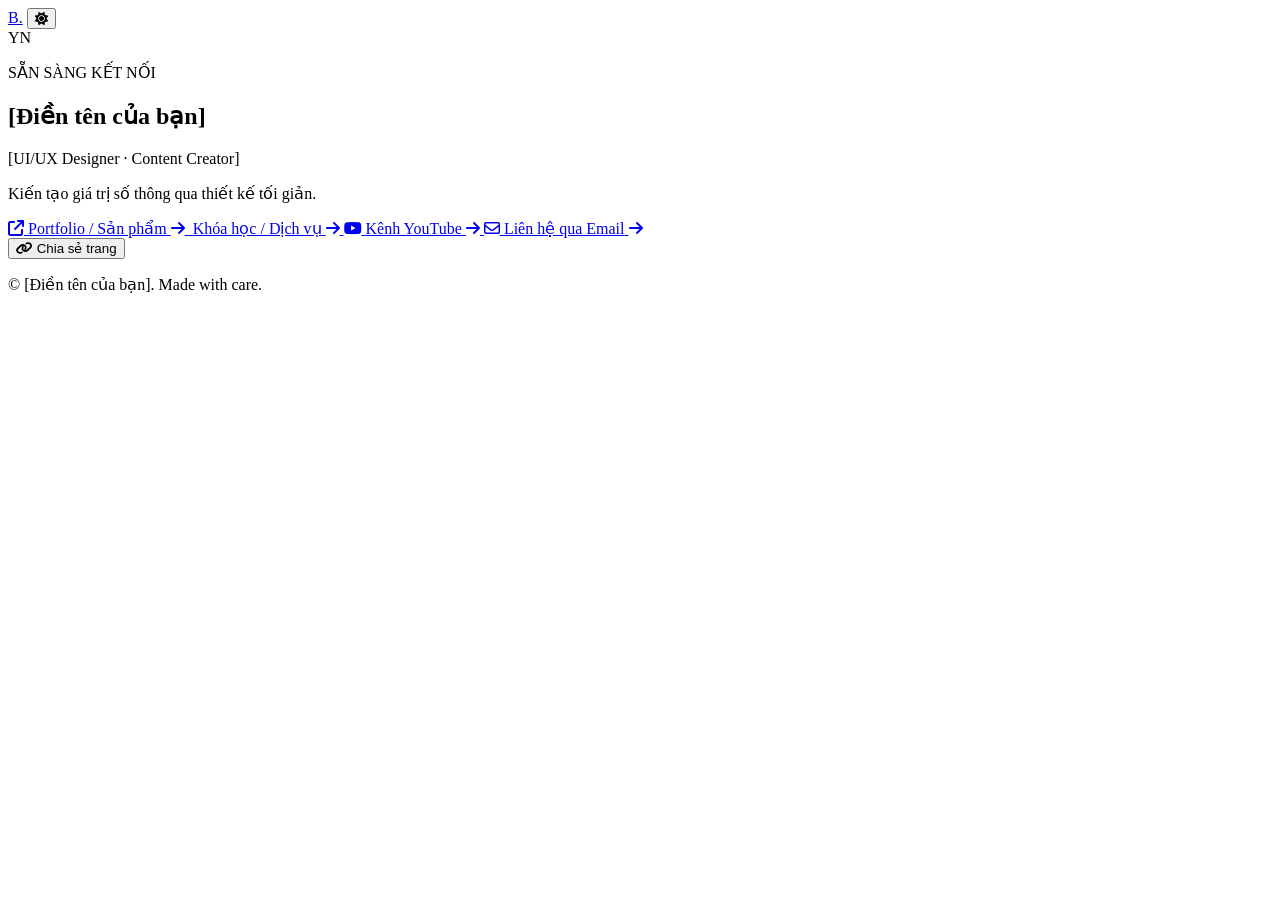
==== commit 0da73540: "Update index.html" ====
--- a/index.html
+++ b/index.html
@@ -1,765 +1,99 @@
 <!DOCTYPE html>
 <html lang="vi">
 <head>
-<meta charset="UTF-8">
-<meta name="viewport" content="width=device-width, initial-scale=1">
-<title>Cày Hương Bắc – Quán nhậu thịt chó bình dân</title>
-<meta name="description" content="Cày Hương Bắc – quán nhậu bình dân với 4 món thịt chó chế biến tại chỗ. Đến đông, ngồi vui, ăn đã.">
-<script>document.documentElement.classList.add('js')</script>
-<style>
-  :root{
-    --bg:#fbf6ee; --ink:#2a1d17; --muted:#6b5a50;
-    --brand:#b8321f; --brand-d:#8f2415; --accent:#e9a23b;
-    --dark:#241914; --card:#ffffff; --line:#eadfce;
-    --r:16px; --shadow:0 8px 24px rgba(42,29,23,.10);
-  }
-  *{box-sizing:border-box;margin:0;padding:0}
-  html{scroll-behavior:smooth;scroll-padding-top:72px}
-  body{font-family:"Segoe UI",Roboto,"Helvetica Neue",Arial,sans-serif;background:var(--bg);color:var(--ink);line-height:1.65;font-size:17px;overflow-x:hidden}
-  img{max-width:100%;display:block}
-  a{color:inherit}
-  .wrap{max-width:1100px;margin:0 auto;padding:0 20px}
-  section{padding:72px 0}
-  h1,h2,h3{line-height:1.2;font-weight:800}
-  h2{font-size:clamp(1.7rem,4vw,2.3rem);margin-bottom:10px}
-  .eyebrow{display:inline-block;color:var(--brand);font-weight:700;letter-spacing:.08em;text-transform:uppercase;font-size:.8rem;margin-bottom:8px}
-  .lead{color:var(--muted);max-width:640px;margin-bottom:36px}
-  :focus-visible{outline:3px solid var(--accent);outline-offset:2px}
+  <meta charset="UTF-8">
+  <meta name="viewport" content="width=device-width, initial-scale=1">
+  <meta name="theme-color" content="#10120f">
+  <meta name="description" content="Bio link cá nhân — kết nối với tôi qua các nền tảng.">
+  <title>Bio Link | [Điền tên của bạn]</title>
 
-  .btn{position:relative;overflow:hidden;display:inline-block;padding:13px 26px;border-radius:999px;font-weight:700;text-decoration:none;border:2px solid transparent;cursor:pointer;font-size:1rem;transition:transform .2s,background .2s,color .2s,box-shadow .2s;font-family:inherit}
-  .btn::after{content:"";position:absolute;top:0;left:-70%;width:45%;height:100%;background:linear-gradient(100deg,transparent,rgba(255,255,255,.45),transparent);transform:skewX(-20deg)}
-  .btn:hover::after{left:130%;transition:left .7s}
-  .btn:hover{transform:translateY(-2px)}
-  .btn:active{transform:scale(.96)}
-  .btn:disabled{opacity:.6;cursor:wait}
-  .btn-primary{background:var(--brand);color:#fff}
-  .btn-primary:hover{background:var(--brand-d);box-shadow:0 8px 20px rgba(184,50,31,.35)}
-  .btn-ghost{border-color:#fff;color:#fff}
-  .btn-ghost:hover{background:#fff;color:var(--dark)}
-  .pulse{animation:pulse 2.2s infinite}
-  @keyframes pulse{0%{box-shadow:0 0 0 0 rgba(233,162,59,.6)}70%{box-shadow:0 0 0 16px rgba(233,162,59,0)}100%{box-shadow:0 0 0 0 rgba(233,162,59,0)}}
-
-  #bar{position:fixed;top:0;left:0;height:4px;width:0;background:linear-gradient(90deg,var(--accent),var(--brand));z-index:100}
-
-  .js .rv{opacity:0;transform:translateY(34px);transition:opacity .8s ease,transform .8s ease;transition-delay:var(--d,0s)}
-  .js .rv-l{transform:translateX(-40px)}
-  .js .rv-r{transform:translateX(40px)}
-  .js .rv.in{opacity:1;transform:none}
-  .js .rv.in.done{transition:transform .25s ease,box-shadow .25s ease;transition-delay:0s}
-
-  .ph{position:relative;overflow:hidden;background:linear-gradient(135deg,#7a2a1a,#3a2318);display:flex;align-items:center;justify-content:center;color:#f7e3cf;text-align:center}
-  .ph::after{content:attr(data-label);position:absolute;inset:auto 12px 12px 12px;font-size:.85rem;opacity:.9;z-index:0}
-  .ph img{position:absolute;inset:0;width:100%;height:100%;object-fit:cover;z-index:1;transition:transform .7s ease}
-  .zoom:hover img{transform:scale(1.08)}
-  .zoom{cursor:zoom-in}
-
-  header{position:sticky;top:0;z-index:50;background:rgba(36,25,20,.96);backdrop-filter:blur(6px);transition:box-shadow .3s}
-  header.sc{box-shadow:0 6px 20px rgba(0,0,0,.35)}
-  .nav{display:flex;align-items:center;justify-content:space-between;height:64px;transition:height .3s}
-  header.sc .nav{height:54px}
-  .logo{color:#fff;font-weight:800;font-size:1.15rem;text-decoration:none}
-  .logo span{color:var(--accent);display:inline-block;animation:bob 1.6s infinite}
-  @keyframes bob{50%{transform:translateY(-4px)}}
-  nav ul{display:flex;gap:22px;list-style:none;align-items:center}
-  nav a{color:#f3e6d8;text-decoration:none;font-weight:600;font-size:.95rem;position:relative}
-  nav a:not(.btn)::after{content:"";position:absolute;left:0;bottom:-4px;height:2px;width:0;background:var(--accent);transition:width .3s}
-  nav a:not(.btn):hover::after,nav a.active::after{width:100%}
-  nav a.active{color:var(--accent)}
-  nav .btn{padding:8px 18px;color:#fff}
-  .burger{display:none;background:none;border:0;color:#fff;font-size:1.7rem;cursor:pointer}
-
-  .status{display:flex;width:fit-content;align-items:center;gap:8px;padding:6px 14px;border-radius:999px;font-weight:700;font-size:.9rem;background:rgba(255,255,255,.16);backdrop-filter:blur(4px);margin-bottom:14px;color:#fff}
-  .status i{width:10px;height:10px;border-radius:50%;background:#b9b0a8;flex:none}
-  .status.open i{background:#39d353;animation:dot 1.6s infinite}
-  .status.soon i{background:#ffc247;animation:dot 1.6s infinite}
-  .status.closed i{background:#ff6b5b}
-  @keyframes dot{0%{box-shadow:0 0 0 0 rgba(57,211,83,.7)}70%{box-shadow:0 0 0 9px rgba(57,211,83,0)}100%{box-shadow:0 0 0 0 rgba(57,211,83,0)}}
-
-  .hero{position:relative;min-height:90vh;display:flex;align-items:center;color:#fff;padding:60px 0;overflow:hidden}
-  .hero .ph{position:absolute;inset:0;z-index:0}
-  .hero .ph img{animation:kb 22s ease-in-out infinite alternate}
-  @keyframes kb{from{transform:scale(1)}to{transform:scale(1.15) translateY(-2%)}}
-  .hero::before{content:"";position:absolute;inset:0;z-index:1;background:linear-gradient(90deg,rgba(24,15,11,.9),rgba(24,15,11,.45))}
-  .hero .wrap{position:relative;z-index:3}
-  .hero .wrap>*{animation:up .9s both}
-  .hero .wrap>*:nth-child(2){animation-delay:.1s}.hero .wrap>*:nth-child(3){animation-delay:.2s}
-  .hero .wrap>*:nth-child(4){animation-delay:.35s}.hero .wrap>*:nth-child(5){animation-delay:.5s}
-  .hero .wrap>*:nth-child(6){animation-delay:.65s}
-  @keyframes up{from{opacity:0;transform:translateY(30px)}to{opacity:1;transform:none}}
-  .hero h1{font-size:clamp(2.1rem,6vw,3.6rem);max-width:720px;margin-bottom:16px}
-  .hero h1 em{font-style:normal;background:linear-gradient(90deg,#ffd27a,#ff8a4c,#ffd27a);background-size:200% auto;-webkit-background-clip:text;background-clip:text;color:transparent;animation:shine 4s linear infinite}
-  @keyframes shine{to{background-position:200% center}}
-  .typed{font-size:1.15rem;font-weight:700;color:var(--accent);margin-bottom:12px;min-height:1.8em}
-  .typed i{display:inline-block;width:2px;height:1.1em;background:var(--accent);vertical-align:-3px;margin-left:3px;animation:blink 1s steps(2) infinite}
-  @keyframes blink{50%{opacity:0}}
-  .hero p{max-width:560px;font-size:1.12rem;margin-bottom:28px;color:#f3e6d8}
-  .hero .cta{display:flex;gap:14px;flex-wrap:wrap}
-  .badges{display:flex;gap:10px;flex-wrap:wrap;margin-top:32px}
-  .badges span{background:rgba(255,255,255,.14);padding:6px 14px;border-radius:999px;font-size:.9rem;backdrop-filter:blur(4px);transition:.25s}
-  .badges span:hover{background:var(--accent);color:var(--dark);transform:translateY(-3px)}
-  .ember{position:absolute;bottom:-20px;border-radius:50%;background:radial-gradient(circle,#ffb347,#ff5a1f 60%,transparent);z-index:2;opacity:0;animation:rise linear infinite;pointer-events:none}
-  @keyframes rise{0%{transform:translate(0,0) scale(1);opacity:0}15%{opacity:.9}100%{transform:translate(var(--x),-95vh) scale(.2);opacity:0}}
-  .scroll-hint{position:absolute;bottom:18px;left:50%;z-index:3;width:24px;height:38px;border:2px solid #fff;border-radius:14px;transform:translateX(-50%);opacity:.7}
-  .scroll-hint::after{content:"";position:absolute;top:6px;left:50%;width:4px;height:8px;margin-left:-2px;background:#fff;border-radius:2px;animation:wheel 1.6s infinite}
-  @keyframes wheel{to{transform:translateY(14px);opacity:0}}
-
-  .marquee{background:var(--accent);color:var(--dark);overflow:hidden;white-space:nowrap;padding:14px 0;font-weight:800;font-size:1.05rem;transform:rotate(-1deg);margin:-14px -10px 0;position:relative;z-index:4}
-  .marquee div{display:inline-block;animation:mq 22s linear infinite}
-  .marquee span{margin:0 22px}
-  @keyframes mq{to{transform:translateX(-50%)}}
-
-  .about{display:grid;grid-template-columns:1.1fr .9fr;gap:40px;align-items:center}
-  .about .ph{aspect-ratio:4/3;border-radius:var(--r);box-shadow:var(--shadow);transform:rotate(1.5deg)}
-  .points{list-style:none;margin-top:18px;display:grid;gap:10px}
-  .points li::before{content:"✔";color:var(--brand);font-weight:800;margin-right:10px;display:inline-block;transition:transform .3s}
-  .points li:hover::before{transform:scale(1.5) rotate(-10deg)}
-
-  .menu-bg{background:#fff}
-  .menu{display:grid;grid-template-columns:repeat(2,1fr);gap:24px;perspective:1000px}
-  .dish{position:relative;background:var(--card);border:1px solid var(--line);border-radius:var(--r);overflow:hidden;box-shadow:var(--shadow);display:flex;flex-direction:column;will-change:transform}
-  .dish:hover{box-shadow:0 18px 40px rgba(42,29,23,.22)}
-  .dish .ph{aspect-ratio:16/10}
-  .dish .num{position:absolute;top:12px;left:12px;z-index:3;width:38px;height:38px;border-radius:50%;background:var(--brand);color:#fff;font-weight:800;display:grid;place-items:center;box-shadow:0 4px 10px rgba(0,0,0,.3)}
-  .dish .body{padding:20px 22px 24px;display:flex;flex-direction:column;gap:8px;flex:1}
-  .dish h3{font-size:1.35rem;transition:color .25s}
-  .dish:hover h3{color:var(--brand)}
-  .dish p{color:var(--muted);font-size:.98rem}
-  .dish .row{display:flex;justify-content:space-between;align-items:center;margin-top:auto;padding-top:10px}
-  .price{font-weight:800;color:var(--brand);font-size:1.1rem}
-  .tag{align-self:flex-start;font-size:.78rem;background:#fbe9d0;color:#7a4a10;padding:3px 10px;border-radius:999px;font-weight:700}
-  .note{margin-top:20px;font-size:.9rem;color:var(--muted);text-align:center}
-
-  .seg{display:flex;gap:10px;flex-wrap:wrap;margin-bottom:24px}
-  .seg button{font:inherit;font-weight:700;padding:12px 22px;border-radius:999px;border:2px solid var(--line);background:#fff;color:var(--ink);cursor:pointer;transition:.2s}
-  .seg button:hover{border-color:var(--brand);transform:translateY(-2px)}
-  .seg button[aria-checked=true]{background:var(--brand);border-color:var(--brand);color:#fff;box-shadow:0 8px 18px rgba(184,50,31,.3)}
-  .pick-title{font-size:1.2rem;margin-bottom:14px}
-  .pick-grid{display:grid;grid-template-columns:repeat(auto-fit,minmax(220px,1fr));gap:16px}
-  .pk{background:#fff;border:1px solid var(--line);border-left:5px solid var(--accent);border-radius:14px;padding:16px 18px;animation:up .5s both;animation-delay:calc(var(--i)*.1s)}
-  .pk b{display:block;font-size:1.1rem;color:var(--brand);margin-bottom:4px}
-  .pk span{color:var(--muted);font-size:.95rem}
-  .pick-foot{margin-top:20px;display:flex;gap:14px;align-items:center;flex-wrap:wrap}
-  .pick-foot small{color:var(--muted)}
-
-  .chef{background:var(--dark);color:#f3e6d8;position:relative;overflow:hidden}
-  .chef::before{content:"🔥";position:absolute;right:-30px;top:-20px;font-size:12rem;opacity:.05;animation:bob 4s infinite}
-  .chef h2{color:#fff}
-  .chef .lead{color:#cdbba9}
-  .chef-grid{display:grid;grid-template-columns:.9fr 1.1fr;gap:44px;align-items:center;position:relative}
-  .chef .ph{aspect-ratio:4/5;border-radius:var(--r);box-shadow:0 0 0 6px rgba(233,162,59,.25)}
-  .steps{display:grid;gap:16px;margin-top:8px}
-  .step{display:flex;gap:16px;align-items:flex-start}
-  .step b{flex:none;width:38px;height:38px;border-radius:50%;background:var(--accent);color:var(--dark);display:grid;place-items:center;font-weight:800;transition:transform .4s}
-  .step:hover b{transform:rotate(360deg) scale(1.15)}
-  .step h3{font-size:1.05rem;color:#fff;margin-bottom:2px}
-  .step p{font-size:.95rem;color:#cdbba9}
-  blockquote{margin-top:24px;padding-left:16px;border-left:4px solid var(--accent);color:#fff;font-style:italic}
-
-  .gallery{display:grid;grid-template-columns:repeat(3,1fr);gap:16px}
-  .gallery .ph{aspect-ratio:1/1;border-radius:var(--r)}
-  .gallery .ph:first-child{grid-column:span 2;aspect-ratio:auto;min-height:260px}
-  .feats{display:grid;grid-template-columns:repeat(4,1fr);gap:16px;margin-top:28px}
-  .feat{background:#fff;border:1px solid var(--line);border-radius:var(--r);padding:18px;text-align:center;transition:transform .3s,box-shadow .3s,border-color .3s}
-  .feat:hover{transform:translateY(-6px);box-shadow:var(--shadow);border-color:var(--accent)}
-  .feat i{font-style:normal;font-size:1.8rem;display:block;transition:transform .3s}
-  .feat:hover i{transform:scale(1.35) rotate(-8deg)}
-  .feat b{display:block;margin-top:4px}
-  .feat small{color:var(--muted)}
-
-  .rev-bg{background:#fff}
-  .rev-head{display:flex;justify-content:space-between;align-items:flex-end;gap:16px;flex-wrap:wrap}
-  .arrows{display:flex;gap:10px;margin-bottom:36px}
-  .arrows button{width:44px;height:44px;border-radius:50%;border:2px solid var(--line);background:#fff;font-size:1.2rem;cursor:pointer;color:var(--ink);transition:.2s}
-  .arrows button:hover{background:var(--brand);border-color:var(--brand);color:#fff}
-  .track{display:flex;gap:18px;overflow-x:auto;scroll-snap-type:x mandatory;padding:6px 4px 18px;scrollbar-width:thin;scrollbar-color:var(--accent) transparent}
-  .rc{flex:0 0 min(360px,86%);scroll-snap-align:start;background:var(--bg);border:1px solid var(--line);border-radius:var(--r);padding:26px 24px;position:relative;transition:transform .3s,box-shadow .3s}
-  .rc:hover{transform:translateY(-5px);box-shadow:var(--shadow)}
-  .rc::before{content:"“";position:absolute;top:2px;right:18px;font-size:5rem;line-height:1;color:var(--accent);opacity:.5;font-family:Georgia,serif}
-  .rc .stars{color:var(--accent);letter-spacing:2px;margin-bottom:10px}
-  .rc p{margin-bottom:16px}
-  .rc footer{background:none;padding:0;text-align:left;display:flex;gap:12px;align-items:center;color:var(--ink);font-size:.95rem}
-  .rc .av{flex:none;width:42px;height:42px;border-radius:50%;background:var(--brand);color:#fff;display:grid;place-items:center;font-weight:800}
-  .rc small{display:block;color:var(--muted)}
-
-  .faq{max-width:780px}
-  details{background:#fff;border:1px solid var(--line);border-radius:14px;margin-bottom:12px;overflow:hidden;transition:box-shadow .25s,border-color .25s}
-  details:hover,details[open]{border-color:var(--accent);box-shadow:var(--shadow)}
-  summary{cursor:pointer;padding:18px 22px;font-weight:700;list-style:none;display:flex;justify-content:space-between;align-items:center;gap:14px}
-  summary::-webkit-details-marker{display:none}
-  summary::after{content:"+";flex:none;width:30px;height:30px;border-radius:50%;background:var(--bg);color:var(--brand);display:grid;place-items:center;font-size:1.3rem;transition:transform .3s,background .3s}
-  details[open] summary::after{transform:rotate(45deg);background:var(--brand);color:#fff}
-  .ans{padding:0 22px 20px;color:var(--muted);animation:fade .35s}
-  .ans .yes{color:#1e7a34;font-weight:800}
-  .ans a{color:var(--brand);font-weight:700}
-
-  .contact{background:linear-gradient(135deg,var(--brand),var(--brand-d),#c4451f);background-size:200% 200%;animation:bg 10s ease infinite;color:#fff}
-  @keyframes bg{50%{background-position:100% 50%}}
-  .contact-grid{display:grid;grid-template-columns:1fr 1fr;gap:40px}
-  .info{display:grid;gap:14px;margin-top:20px;list-style:none}
-  .info li{display:flex;gap:12px;transition:transform .25s}
-  .info li:hover{transform:translateX(6px)}
-  .info a{font-weight:700}
-  form{background:#fff;color:var(--ink);border-radius:var(--r);padding:26px;display:grid;gap:14px;box-shadow:var(--shadow)}
-  label{font-weight:600;font-size:.92rem;display:grid;gap:5px}
-  input,select,textarea{font:inherit;padding:11px 12px;border:1.5px solid var(--line);border-radius:10px;width:100%;background:#fff;color:var(--ink);transition:border-color .2s,box-shadow .2s}
-  input:focus,select:focus,textarea:focus{outline:0;border-color:var(--brand);box-shadow:0 0 0 4px rgba(184,50,31,.15)}
-  .two{display:grid;grid-template-columns:1fr 1fr;gap:12px}
-  fieldset.dishes{border:1.5px solid var(--line);border-radius:10px;padding:12px 14px;display:grid;gap:8px}
-  fieldset.dishes legend{font-weight:600;font-size:.92rem;padding:0 6px}
-  label.dq{display:flex;justify-content:space-between;align-items:center;gap:12px}
-  label.dq input{width:84px;text-align:center}
-  .hp{position:absolute;left:-9999px;width:1px;height:1px;opacity:0}
-  #ok{display:none;background:#e7f5e8;color:#1e5a26;padding:12px;border-radius:10px;font-weight:600}
-  .shake{animation:shake .4s}
-  @keyframes shake{25%{transform:translateX(-8px)}75%{transform:translateX(8px)}}
-  body>footer{background:var(--dark);color:#bba998;text-align:center;padding:26px 20px;font-size:.9rem}
-
-  .conf{position:fixed;top:-30px;z-index:200;font-size:1.6rem;pointer-events:none;animation:fall 2.4s ease-in forwards}
-  @keyframes fall{to{transform:translateY(110vh) rotate(540deg);opacity:.8}}
-
-  #lb{position:fixed;inset:0;z-index:150;background:rgba(0,0,0,.88);display:none;align-items:center;justify-content:center;padding:20px;cursor:zoom-out}
-  #lb.open{display:flex;animation:fade .25s}
-  #lb img{max-height:88vh;border-radius:12px;animation:pop .3s}
-  @keyframes fade{from{opacity:0}}
-  @keyframes pop{from{transform:scale(.85);opacity:0}}
-
-  #top-btn{position:fixed;left:16px;bottom:16px;z-index:60;width:44px;height:44px;border-radius:50%;border:0;background:var(--dark);color:#fff;font-size:1.2rem;cursor:pointer;opacity:0;transform:translateY(20px);pointer-events:none;transition:.3s;box-shadow:var(--shadow)}
-  #top-btn.show{opacity:1;transform:none;pointer-events:auto}
-
-  .fab{display:none}
-
-  @media(max-width:1000px){nav ul{gap:16px}}
-  @media(max-width:860px){
-    section{padding:52px 0}
-    .about,.chef-grid,.contact-grid{grid-template-columns:1fr}
-    .menu{grid-template-columns:1fr}
-    .feats{grid-template-columns:repeat(2,1fr)}
-    .burger{display:block}
-    nav ul{display:none;position:absolute;top:64px;left:0;right:0;background:var(--dark);flex-direction:column;padding:18px 20px 22px;gap:16px;align-items:flex-start}
-    nav ul.open{display:flex;animation:up .3s}
-    .chef .ph{aspect-ratio:4/3}
-    .js .rv-l,.js .rv-r{transform:translateY(34px)}
-    .fab{display:block;position:fixed;right:16px;bottom:16px;z-index:60;background:var(--accent);color:var(--dark);font-weight:800;padding:14px 20px;border-radius:999px;text-decoration:none;box-shadow:var(--shadow);animation:pulse 2.2s infinite}
-  }
-  @media(max-width:520px){
-    .gallery{grid-template-columns:1fr 1fr}
-    .two{grid-template-columns:1fr}
-    .seg button{flex:1 1 100%}
-  }
-  @media(prefers-reduced-motion:reduce){
-    *,*::before,*::after{animation:none!important;transition:none!important}
-    .js .rv{opacity:1;transform:none}
-    html{scroll-behavior:auto}
-  }
-</style>
+  <!-- Font Awesome CDN dùng cho các biểu tượng -->
+  <link
+    rel="stylesheet"
+    href="https://cdnjs.cloudflare.com/ajax/libs/font-awesome/6.7.2/css/all.min.css"
+  >
+  <link rel="stylesheet" href="style.css">
+  <script src="script.js" defer></script>
 </head>
 <body>
-<div id="bar"></div>
+  <!-- Nền trang trí -->
+  <div class="ambient ambient--one" aria-hidden="true"></div>
+  <div class="ambient ambient--two" aria-hidden="true"></div>
 
-<header id="hd">
-  <div class="wrap nav">
-    <a class="logo" href="#top">Cày Hương Bắc<span>.</span></a>
-    <button class="burger" id="burger" aria-label="Mở menu" aria-expanded="false">☰</button>
-    <nav>
-      <ul id="menuList">
-        <li><a href="#gioi-thieu">Giới thiệu</a></li>
-        <li><a href="#thuc-don">Thực đơn</a></li>
-        <li><a href="#dau-bep">Đầu bếp</a></li>
-        <li><a href="#khong-gian">Không gian</a></li>
-        <li><a href="#hoi-dap">Hỏi đáp</a></li>
-        <li><a href="#dat-ban" class="btn btn-primary">Đặt bàn</a></li>
-      </ul>
-    </nav>
-  </div>
-</header>
+  <header class="site-header">
+    <a class="wordmark" href="#" aria-label="Trang chủ">B.</a>
 
-<main id="top">
+    <button
+      class="icon-button theme-toggle"
+      id="theme-toggle"
+      type="button"
+      aria-label="Chuyển sang giao diện sáng"
+      title="Đổi giao diện"
+    >
+      <i class="fa-solid fa-sun" aria-hidden="true"></i>
+    </button>
+  </header>
 
-<section class="hero">
-  <div class="ph" data-label="Ảnh bàn nhậu đông vui – hãy thay bằng ảnh thật của quán">
-    <img src="https://images.unsplash.com/photo-1414235077428-338989a2e8c0?auto=format&fit=crop&w=1600&q=70" alt="Bàn ăn nhiều món nóng hổi, không khí quán nhậu đông vui" loading="eager" onerror="this.remove()">
-  </div>
-  <div class="wrap">
-    <div class="status"><i></i><span>Đang kiểm tra giờ mở cửa…</span></div>
-    <div class="typed">Hôm nay làm món: <span id="typed"></span><i></i></div>
-    <h1>Bạn bè quây quần, <em>món thịt chó</em> nóng hổi ngay tại bàn</h1>
-    <p>Cày Hương Bắc chuyên các món thịt chó chế biến tại chỗ: đậm vị, giá bình dân, ngồi thoải mái. Rủ hội bạn đến là vui.</p>
-    <div class="cta">
-      <a href="#dat-ban" class="btn btn-primary pulse">Đặt bàn ngay</a>
-      <a href="#goi-y" class="btn btn-ghost">Gợi ý món cho nhóm bạn</a>
-    </div>
-    <div class="badges"><span>🔥 4 món đặc trưng</span><span>👨‍🍳 Chế biến tại chỗ</span><span>🍻 Hợp nhóm bạn, gia đình</span></div>
-  </div>
-  <div class="scroll-hint" aria-hidden="true"></div>
-</section>
-
-<div class="marquee" aria-hidden="true">
-  <div id="mq"><span>🔥 Chó Luộc</span><span>✦</span><span>🍖 Chó Nướng</span><span>✦</span><span>🍲 Lẩu Chó Xáo Măng</span><span>✦</span><span>🥘 Chó Xào Lăn</span><span>✦</span></div>
-</div>
-
-<section id="gioi-thieu">
-  <div class="wrap about">
-    <div class="rv rv-l">
-      <span class="eyebrow">Về quán</span>
-      <h2>Một quán nhậu để ngồi lâu, nói chuyện nhiều</h2>
-      <p class="lead" style="margin-bottom:0">Cày Hương Bắc không cầu kỳ. Chúng tôi chỉ tập trung vào 4 món thịt chó làm cho thật ngon, bưng ra còn nóng, giá dễ chịu để anh em ghé thường xuyên. Chỗ ngồi thoáng, phục vụ nhanh, thân thiện.</p>
-      <ul class="points">
-        <li>Chỉ 4 món, làm kỹ từng món</li>
-        <li>Nguyên liệu chọn lọc, sơ chế trong ngày</li>
-        <li>Phù hợp nhóm bạn, đồng nghiệp, tiệc nhỏ</li>
-      </ul>
-    </div>
-    <div class="ph zoom rv rv-r" data-label="Ảnh không gian quán – thay bằng ảnh thật">
-      <img src="https://images.unsplash.com/photo-1517248135467-4c7edcad34c4?auto=format&fit=crop&w=900&q=70" alt="Không gian quán ăn ấm cúng với bàn ghế gỗ" loading="lazy" onerror="this.remove()">
-    </div>
-  </div>
-</section>
-
-<section id="thuc-don" class="menu-bg">
-  <div class="wrap">
-    <div class="rv"><span class="eyebrow">Thực đơn</span>
-    <h2>4 món chính của quán</h2>
-    <p class="lead">Ít món nhưng món nào cũng được chăm chút. Giá cụ thể từng phần vui lòng hỏi nhân viên hoặc gọi điện.</p></div>
-
-    <div class="menu">
-      <article class="dish rv tilt" style="--d:0s">
-        <span class="num">1</span>
-        <div class="ph zoom" data-label="Chó Luộc – ảnh minh họa, thay bằng ảnh thật">
-          <img src="https://images.unsplash.com/photo-1544025162-d76694265947?auto=format&fit=crop&w=800&q=70" alt="Đĩa thịt luộc thái lát (ảnh minh họa cho món Chó Luộc)" loading="lazy" onerror="this.remove()">
-        </div>
-        <div class="body">
-          <span class="tag">Món khai vị của bàn nhậu</span>
-          <h3>Chó Luộc</h3>
-          <p>Thịt luộc chín tới, thái lát mỏng, ăn kèm rau thơm và mắm tôm pha đúng vị. Món nhâm nhi đầu bàn.</p>
-          <div class="row"><span class="price">100 Đến 200</span><a href="#dat-ban" class="btn btn-primary" style="padding:8px 18px" data-dish="0">Đặt món</a></div>
-        </div>
-      </article>
-
-      <article class="dish rv tilt" style="--d:.15s">
-        <span class="num">2</span>
-        <div class="ph zoom" data-label="Chó Nướng – ảnh minh họa, thay bằng ảnh thật">
-          <img src="https://images.unsplash.com/photo-1555939594-58d7cb561ad1?auto=format&fit=crop&w=800&q=70" alt="Thịt nướng xiên trên bếp than hồng (ảnh minh họa cho món Chó Nướng)" loading="lazy" onerror="this.remove()">
-        </div>
-        <div class="body">
-          <span class="tag">Thơm lừng, đậm đà</span>
-          <h3>Chó Nướng</h3>
-          <p>Thịt ướp gia vị, nướng trên than cho thơm cháy cạnh, bên trong vẫn mềm. Ăn nóng mới đã.</p>
-          <div class="row"><span class="price">100 Đến 200</span><a href="#dat-ban" class="btn btn-primary" style="padding:8px 18px" data-dish="1">Đặt món</a></div>
-        </div>
-      </article>
-
-      <article class="dish rv tilt" style="--d:0s">
-        <span class="num">3</span>
-        <div class="ph zoom" data-label="Lẩu Chó Xáo Măng – ảnh minh họa, thay bằng ảnh thật">
-          <img src="https://images.unsplash.com/photo-1582878826629-29b7ad1cdc43?auto=format&fit=crop&w=800&q=70" alt="Nồi lẩu nóng bốc khói đặt giữa bàn (ảnh minh họa cho món Lẩu Chó Xáo Măng)" loading="lazy" onerror="this.remove()">
-        </div>
-        <div class="body">
-          <span class="tag">Hợp đi nhóm đông</span>
-          <h3>Lẩu Chó Xáo Măng</h3>
-          <p>Nồi lẩu nước dùng ngọt thanh, nấu cùng măng, dọn ra bàn còn sôi. Cả nhóm vừa ăn vừa trò chuyện.</p>
-          <div class="row"><span class="price">100 Đến 200</span><a href="#dat-ban" class="btn btn-primary" style="padding:8px 18px" data-dish="2">Đặt món</a></div>
-        </div>
-      </article>
-
-      <article class="dish rv tilt" style="--d:.15s">
-        <span class="num">4</span>
-        <div class="ph zoom" data-label="Chó Xào Lăn – ảnh minh họa, thay bằng ảnh thật">
-          <img src="https://images.unsplash.com/photo-1512058564366-18510be2db19?auto=format&fit=crop&w=800&q=70" alt="Món thịt xào lăn trong chảo nóng (ảnh minh họa cho món Chó Xào Lăn)" loading="lazy" onerror="this.remove()">
-        </div>
-        <div class="body">
-          <span class="tag">Đưa cơm, đưa bia</span>
-          <h3>Chó Xào Lăn</h3>
-          <p>Thịt xào lăn với sả ớt và gia vị, sốt sền sệt đậm vị. Ăn với bánh mì hoặc cơm đều hợp.</p>
-          <div class="row"><span class="price">100 Đến 200</span><a href="#dat-ban" class="btn btn-primary" style="padding:8px 18px" data-dish="3">Đặt món</a></div>
-        </div>
-      </article>
-    </div>
-    <p class="note">* Ảnh chỉ mang tính minh họa. Giá và khẩu phần thực tế vui lòng liên hệ quán. Bấm "Đặt món" để thêm món vào đơn.</p>
-  </div>
-</section>
-
-<section id="goi-y">
-  <div class="wrap">
-    <div class="rv">
-      <span class="eyebrow">Gọi món dễ</span>
-      <h2>Đi mấy người? Quán gợi ý món cho bạn</h2>
-      <p class="lead">Chọn số người, web sẽ gợi ý những món hợp với nhóm bạn.</p>
-    </div>
-    <div class="seg rv" role="radiogroup" aria-label="Chọn số người đi ăn" id="seg">
-      <button type="button" role="radio" aria-checked="true" data-k="2">👫 Đi 2 người</button>
-      <button type="button" role="radio" aria-checked="false" data-k="4">👨‍👩‍👧‍👦 Đi 4 người</button>
-      <button type="button" role="radio" aria-checked="false" data-k="hoi">🍻 Cả hội</button>
-    </div>
-    <div id="pickOut" aria-live="polite"></div>
-  </div>
-</section>
-
-<section id="dau-bep" class="chef">
-  <div class="wrap chef-grid">
-    <div class="ph zoom rv rv-l" data-label="Ảnh đầu bếp – thay bằng ảnh thật">
-      <img src="https://images.unsplash.com/photo-1556910103-1c02745aae4d?auto=format&fit=crop&w=800&q=70" alt="Đầu bếp đang chế biến món ăn trong bếp" loading="lazy" onerror="this.remove()">
-    </div>
-    <div>
-      <div class="rv"><span class="eyebrow" style="color:var(--accent)">Đứng bếp</span>
-      <h2>Nguyễn Văn A và cách chế biến của quán</h2>
-      <p class="lead">[Giới thiệu ngắn về đầu bếp: số năm kinh nghiệm, bí quyết gia truyền hoặc phong cách nấu.]</p></div>
-      <div class="steps">
-        <div class="step rv rv-r" style="--d:.1s"><b>1</b><div><h3>Sơ chế sạch sẽ</h3><p>Thịt được làm sạch, khử mùi kỹ trước khi vào bếp.</p></div></div>
-        <div class="step rv rv-r" style="--d:.25s"><b>2</b><div><h3>Nêm nếm vừa miệng</h3><p>Gia vị, sả, riềng, mẻ… điều chỉnh riêng cho từng món.</p></div></div>
-        <div class="step rv rv-r" style="--d:.4s"><b>3</b><div><h3>Ra món khi còn nóng</h3><p>Nấu theo bàn để món tới tay khách vẫn nóng, thơm.</p></div></div>
-      </div>
-      <blockquote class="rv" style="--d:.5s">“[Câu nói của đầu bếp về món ăn hoặc quán.]”</blockquote>
-    </div>
-  </div>
-</section>
-
-<section id="khong-gian">
-  <div class="wrap">
-    <div class="rv"><span class="eyebrow">Không gian</span>
-    <h2>Ngồi thoải mái, nhậu thoải mái</h2>
-    <p class="lead">Không gian rộng rãi, bàn ghế gọn gàng, hợp cho nhóm bạn, gia đình hay buổi tụ họp cuối tuần. Bấm vào ảnh để xem lớn.</p></div>
-    <div class="gallery">
-      <div class="ph zoom rv" data-label="Khu ngồi chính – thay ảnh thật"><img src="https://images.unsplash.com/photo-1559339352-11d035aa65de?auto=format&fit=crop&w=1000&q=70" alt="Khu vực bàn ghế rộng rãi của quán ăn" loading="lazy" onerror="this.remove()"></div>
-      <div class="ph zoom rv" style="--d:.15s" data-label="Góc bàn nhóm – thay ảnh thật"><img src="https://images.unsplash.com/photo-1528605248644-14dd04022da1?auto=format&fit=crop&w=600&q=70" alt="Nhóm bạn cùng ăn uống, cụng ly" loading="lazy" onerror="this.remove()"></div>
-      <div class="ph zoom rv" style="--d:.3s" data-label="Khu bếp – thay ảnh thật"><img src="https://images.unsplash.com/photo-1424847651672-bf20a4b0982b?auto=format&fit=crop&w=600&q=70" alt="Khu bếp và quầy phục vụ của quán" loading="lazy" onerror="this.remove()"></div>
-    </div>
-    <div class="feats">
-      <div class="feat rv" style="--d:0s"><i>🪑</i><b>Chỗ ngồi rộng</b><small>Bàn nhỏ đến bàn đông người</small></div>
-      <div class="feat rv" style="--d:.12s"><i>🍻</i><b>Hợp tụ họp</b><small>Sinh nhật, họp lớp, liên hoan</small></div>
-      <div class="feat rv" style="--d:.24s"><i>⚡</i><b>Lên món nhanh</b><small>Nóng hổi, đúng bàn</small></div>
-      <div class="feat rv" style="--d:.36s"><i>💸</i><b>Giá bình dân</b><small>Món từ 100 Đến 200</small></div>
-    </div>
-  </div>
-</section>
-
-<section id="danh-gia" class="rev-bg">
-  <div class="wrap">
-    <div class="rev-head">
-      <div class="rv">
-        <span class="eyebrow">Khách quen nói gì</span>
-        <h2>Lời khen từ khách quen</h2>
-        <p class="lead" style="margin-bottom:0">Vuốt ngang hoặc bấm mũi tên để xem thêm.</p>
-      </div>
-      <div class="arrows"><button type="button" id="prev" aria-label="Xem đánh giá trước">←</button><button type="button" id="next" aria-label="Xem đánh giá tiếp theo">→</button></div>
-    </div>
-    <div class="track rv" id="track" tabindex="0" aria-label="Đánh giá của khách hàng">
-      <article class="rc"><div class="stars">[★★★★★]</div><p>[Dán nguyên văn đánh giá thật của khách quen số 1 tại đây.]</p><footer><span class="av">A</span><div><b>[Tên khách 1]</b><small>[Nguồn: Google Maps / Facebook / Zalo]</small></div></footer></article>
-      <article class="rc"><div class="stars">[★★★★★]</div><p>[Dán nguyên văn đánh giá thật của khách quen số 2 tại đây.]</p><footer><span class="av">B</span><div><b>[Tên khách 2]</b><small>[Nguồn: Google Maps / Facebook / Zalo]</small></div></footer></article>
-      <article class="rc"><div class="stars">[★★★★★]</div><p>[Dán nguyên văn đánh giá thật của khách quen số 3 tại đây.]</p><footer><span class="av">C</span><div><b>[Tên khách 3]</b><small>[Nguồn: Google Maps / Facebook / Zalo]</small></div></footer></article>
-      <article class="rc"><div class="stars">[★★★★★]</div><p>[Dán nguyên văn đánh giá thật của khách quen số 4 tại đây.]</p><footer><span class="av">D</span><div><b>[Tên khách 4]</b><small>[Nguồn: Google Maps / Facebook / Zalo]</small></div></footer></article>
-    </div>
-  </div>
-</section>
-
-<section id="hoi-dap">
-  <div class="wrap">
-    <div class="rv">
-      <span class="eyebrow">Hỏi đáp</span>
-      <h2>Bạn hay hỏi quán</h2>
-      <p class="lead">Vài câu khách thường hỏi trước khi đến.</p>
-    </div>
-    <div class="faq rv">
-      <details open>
-        <summary>Quán có nhận đặt bàn nhóm đông không?</summary>
-        <div class="ans"><span class="yes">Có.</span> Quán nhận đặt bàn nhóm đông. Bạn nên đặt trước qua biểu mẫu bên dưới hoặc gọi <a href="tel:0123456789">0123456789</a> để quán sắp chỗ ngồi cho cả hội.</div>
-      </details>
-      <details>
-        <summary>Quán có chỗ đậu xe không?</summary>
-        <div class="ans"><span class="yes">Có.</span> Quán có chỗ đậu xe cho khách. Nếu đi đông hoặc đi ô tô, bạn cứ gọi báo trước để quán hướng dẫn.</div>
-      </details>
-      <details>
-        <summary>Quán có phục vụ mang về không?</summary>
-        <div class="ans"><span class="yes">Có.</span> Quán có phục vụ mang về. Bạn chọn "Mang về" trong biểu mẫu đặt bàn, hoặc gọi <a href="tel:0123456789">0123456789</a>, để món được chuẩn bị sẵn.</div>
-      </details>
-    </div>
-  </div>
-</section>
-
-<section id="dat-ban" class="contact">
-  <div class="wrap contact-grid">
-    <div class="rv rv-l">
-      <span class="eyebrow" style="color:var(--accent)">Liên hệ</span>
-      <h2>Đặt bàn, đặt món ngay trên web</h2>
-      <p style="margin-bottom:14px">Điền thông tin bên cạnh, đơn của bạn sẽ được gửi thẳng đến quán và quán sẽ liên hệ xác nhận.</p>
-      <div class="status"><i></i><span>Đang kiểm tra giờ mở cửa…</span></div>
-      <ul class="info">
-        <li>📍 <span>02 Đường 72 Minh Hưng Đồng Nai</span></li>
-        <li>📞 <a href="tel:0123456789">0123456789</a></li>
-        <li>🕒 <span>11h00 Đến 23h00</span></li>
-        <li>💬 <span>[Zalo / Facebook của quán]</span></li>
-      </ul>
-      <p style="margin-top:22px"><a href="tel:0123456789" class="btn btn-ghost">Gọi đặt bàn</a></p>
-    </div>
-
-    <form id="bookForm" class="rv rv-r" novalidate>
-      <label>Hình thức
-        <select name="type">
-          <option value="tai-quan">Ăn tại quán (đặt bàn)</option>
-          <option value="mang-ve">Mang về</option>
-        </select>
-      </label>
-      <label>Họ tên
-        <input name="name" required placeholder="Nguyễn Văn A" autocomplete="name">
-      </label>
-      <div class="two">
-        <label>Số điện thoại
-          <input name="phone" type="tel" required placeholder="09xx xxx xxx" autocomplete="tel">
-        </label>
-        <label>Số người
-          <select name="people"><option>2–4 người</option><option>5–8 người</option><option>9–15 người</option><option>Trên 15 người</option></select>
-        </label>
-      </div>
-      <div class="two">
-        <label>Ngày <input name="date" type="date" required></label>
-        <label>Giờ <input name="time" type="time" required min="11:00" max="23:00"></label>
+  <main class="profile-card">
+    <section class="profile" aria-labelledby="profile-name">
+      <!-- Có thể thay phần chữ này bằng ảnh đại diện -->
+      <div class="avatar" aria-hidden="true">
+        <span>YN</span>
+        <span class="avatar-status"></span>
       </div>
 
-      <fieldset class="dishes">
-        <legend>Gọi món trước (không bắt buộc)</legend>
-        <label class="dq"><span>Chó Luộc</span><input type="number" name="q0" min="0" max="20" value="0" inputmode="numeric"></label>
-        <label class="dq"><span>Chó Nướng</span><input type="number" name="q1" min="0" max="20" value="0" inputmode="numeric"></label>
-        <label class="dq"><span>Lẩu Chó Xáo Măng</span><input type="number" name="q2" min="0" max="20" value="0" inputmode="numeric"></label>
-        <label class="dq"><span>Chó Xào Lăn</span><input type="number" name="q3" min="0" max="20" value="0" inputmode="numeric"></label>
-      </fieldset>
+      <p class="eyebrow">
+        <span class="status-dot" aria-hidden="true"></span>
+        SẴN SÀNG KẾT NỐI
+      </p>
 
-      <label>Ghi chú
-        <textarea name="note" rows="3"></textarea>
-      </label>
-      <input class="hp" name="website" tabindex="-1" autocomplete="off" aria-hidden="true">
-      <button class="btn btn-primary" type="submit">Gửi yêu cầu</button>
-      <div id="ok" role="status"></div>
-    </form>
-  </div>
-</section>
-</main>
+      <h1 id="profile-name">[Điền tên của bạn]</h1>
+      <p class="profile-role">[UI/UX Designer · Content Creator]</p>
 
-<footer>© <span id="y"></span> Cày Hương Bắc – 02 Đường 72 Minh Hưng Đồng Nai – 0123456789</footer>
-<a class="fab" href="tel:0123456789">📞 Gọi đặt bàn</a>
-<button id="top-btn" aria-label="Lên đầu trang">↑</button>
-<div id="lb" role="dialog" aria-label="Xem ảnh lớn"><img alt=""></div>
+      <p class="profile-bio" aria-label="Kiến tạo giá trị số thông qua thiết kế tối giản.">
+        <span class="sr-only">Kiến tạo giá trị số thông qua thiết kế tối giản.</span>
+        <span id="typing-text" aria-hidden="true">Kiến tạo giá trị số thông qua thiết kế tối giản.</span>
+        <span class="typing-cursor" aria-hidden="true"></span>
+      </p>
+    </section>
 
-<script>
-  /* ================= CẤU HÌNH TELEGRAM (ĐIỀN 2 DÒNG NÀY) ================= */
-  const TOKEN = '8242545755:AAHjxH04XyQRHYkBb4ItNhLNHgRo-1vupC0';   // lấy từ @BotFather. Chỉ cần dòng này.
-  /* ======================================================================== */
+    <nav class="link-list" aria-label="Các liên kết cá nhân">
+      <!-- Thay href bằng đường dẫn thực tế của bạn -->
+      <a class="link-card" href="https://example.com/portfolio" target="_blank" rel="noopener noreferrer">
+        <span class="link-icon"><i class="fa-solid fa-arrow-up-right-from-square" aria-hidden="true"></i></span>
+        <span class="link-label">Portfolio / Sản phẩm</span>
+        <i class="fa-solid fa-arrow-right link-arrow" aria-hidden="true"></i>
+      </a>
 
-  // Tự tìm nhóm mà bot đang ở trong (không cần điền chat_id)
-  async function getChatId(){
-    const cached=sessionStorage.getItem('tg_chat');
-    if(cached)return cached;
-    const r=await fetch(`https://api.telegram.org/bot${TOKEN}/getUpdates?limit=100`);
-    const j=await r.json();
-    if(!j.ok)throw new Error('token');
-    const chats=(j.result||[]).map(u=>(u.message||u.my_chat_member||u.channel_post||u.edited_message||{}).chat)
-      .filter(c=>c&&['group','supergroup','channel'].includes(c.type));
-    if(!chats.length)throw new Error('nogroup');
-    const id=String(chats[chats.length-1].id);
-    sessionStorage.setItem('tg_chat',id);
-    return id;
-  }
+      <a class="link-card" href="https://example.com/services" target="_blank" rel="noopener noreferrer">
+        <span class="link-icon"><i class="fa-solid fa-sparkles" aria-hidden="true"></i></span>
+        <span class="link-label">Khóa học / Dịch vụ</span>
+        <i class="fa-solid fa-arrow-right link-arrow" aria-hidden="true"></i>
+      </a>
 
-  const $=s=>document.querySelector(s), $$=s=>[...document.querySelectorAll(s)];
-  const reduce=matchMedia('(prefers-reduced-motion:reduce)').matches;
-  const DISHES=['Chó Luộc','Chó Nướng','Lẩu Chó Xáo Măng','Chó Xào Lăn'];
+      <a class="link-card" href="https://youtube.com/@your-channel" target="_blank" rel="noopener noreferrer">
+        <span class="link-icon"><i class="fa-brands fa-youtube" aria-hidden="true"></i></span>
+        <span class="link-label">Kênh YouTube</span>
+        <i class="fa-solid fa-arrow-right link-arrow" aria-hidden="true"></i>
+      </a>
 
-  const burger=$('#burger'),list=$('#menuList');
-  burger.addEventListener('click',()=>{const o=list.classList.toggle('open');burger.setAttribute('aria-expanded',o)});
-  $$('#menuList a').forEach(a=>a.addEventListener('click',()=>{list.classList.remove('open');burger.setAttribute('aria-expanded',false)}));
-  $('#y').textContent=new Date().getFullYear();
+      <a class="link-card" href="mailto:hello@example.com">
+        <span class="link-icon"><i class="fa-regular fa-envelope" aria-hidden="true"></i></span>
+        <span class="link-label">Liên hệ qua Email</span>
+        <i class="fa-solid fa-arrow-right link-arrow" aria-hidden="true"></i>
+      </a>
+    </nav>
 
-  const mq=$('#mq');mq.innerHTML+=mq.innerHTML;
+    <button class="share-button" id="share-button" type="button">
+      <i class="fa-solid fa-link" aria-hidden="true"></i>
+      <span>Chia sẻ trang</span>
+    </button>
 
-  // ===== Nhãn mở/đóng cửa (giờ Việt Nam) =====
-  const OPEN=11*60, CLOSE=23*60;
-  function vnMinutes(){
-    try{
-      const p=new Intl.DateTimeFormat('en-GB',{timeZone:'Asia/Ho_Chi_Minh',hour:'numeric',minute:'numeric',hourCycle:'h23'}).formatToParts(new Date());
-      return (+p.find(x=>x.type==='hour').value)*60+(+p.find(x=>x.type==='minute').value);
-    }catch(e){const d=new Date();return d.getHours()*60+d.getMinutes()}
-  }
-  function updateStatus(){
-    const m=vnMinutes();let cls,txt;
-    if(m>=OPEN&&m<CLOSE){
-      const left=CLOSE-m;
-      if(left<=60){cls='soon';txt='Sắp đóng cửa · còn '+left+' phút (đóng lúc 23h00)'}
-      else{cls='open';txt='Đang mở cửa · đóng lúc 23h00'}
-    }else{cls='closed';txt='Đã đóng cửa · mở lại lúc 11h00'}
-    $$('.status').forEach(s=>{s.className='status '+cls;s.querySelector('span').textContent=txt});
-  }
-  updateStatus();setInterval(updateStatus,30000);
+    <p class="toast" id="toast" role="status" aria-live="polite" aria-atomic="true"></p>
+  </main>
 
-  // ===== Gợi ý món theo số người =====
-  const picks={
-    '2':{t:'Đi 2 người: gọn gàng, nhâm nhi vừa đủ',sel:0,d:[['Chó Luộc','Nhâm nhi đầu bàn, vừa ăn vừa trò chuyện.'],['Chó Xào Lăn','Đưa cơm, đưa bia, dễ chia đôi.']]},
-    '4':{t:'Đi 4 người: đủ vị cho cả nhóm',sel:0,d:[['Chó Nướng','Thơm lừng, gắp chung rất đã.'],['Chó Xào Lăn','Đậm vị, đưa cay tốt.'],['Chó Luộc','Món mở màn nhẹ nhàng cho cả bàn.']]},
-    'hoi':{t:'Cả hội đông vui: gọi nồi lẩu cho cả bàn',sel:1,d:[['Lẩu Chó Xáo Măng','Nồi lẩu sôi giữa bàn, ai cũng có phần.'],['Chó Nướng','Gọi thêm cho nóng hổi, thơm lừng.'],['Chó Luộc','Món nhâm nhi dễ ăn cho cả nhóm.'],['Chó Xào Lăn','Đổi vị giữa các lượt lẩu.']]}
-  };
-  const out=$('#pickOut'),btns=$$('#seg button');
-  function showPick(k){
-    const p=picks[k];
-    btns.forEach(b=>b.setAttribute('aria-checked',b.dataset.k===k));
-    out.innerHTML='<h3 class="pick-title">'+p.t+'</h3><div class="pick-grid">'+
-      p.d.map((x,i)=>'<div class="pk" style="--i:'+i+'"><b>'+x[0]+'</b><span>'+x[1]+'</span></div>').join('')+
-      '</div><div class="pick-foot"><a href="#dat-ban" class="btn btn-primary" data-sel="'+p.sel+'">Đặt bàn cho nhóm này</a><small>Gợi ý mang tính tham khảo. Khẩu phần cụ thể hỏi nhân viên.</small></div>';
-    out.querySelector('[data-sel]').addEventListener('click',e=>{
-      $('select[name=people]').selectedIndex=+e.currentTarget.dataset.sel;
-    });
-  }
-  btns.forEach(b=>b.addEventListener('click',()=>showPick(b.dataset.k)));
-  showPick('2');
-
-  // Nút "Đặt món" trên thẻ món: cộng 1 vào ô số lượng tương ứng trong form
-  $$('[data-dish]').forEach(a=>a.addEventListener('click',()=>{
-    const inp=$('input[name=q'+a.dataset.dish+']');
-    inp.value=Math.min(20,(+inp.value||0)+1);
-  }));
-
-  // ===== Đánh giá trượt ngang =====
-  const track=$('#track');
-  function slide(dir){
-    const c=track.querySelector('.rc'),step=c?c.offsetWidth+18:320;
-    track.scrollBy({left:dir*step,behavior:reduce?'auto':'smooth'});
-  }
-  $('#prev').addEventListener('click',()=>slide(-1));
-  $('#next').addEventListener('click',()=>slide(1));
-  track.addEventListener('keydown',e=>{if(e.key==='ArrowRight')slide(1);if(e.key==='ArrowLeft')slide(-1)});
-
-  // Chữ tự gõ
-  const words=['Chó Luộc','Chó Nướng','Lẩu Chó Xáo Măng','Chó Xào Lăn'],tp=$('#typed');
-  if(reduce){tp.textContent=words[0]}else{
-    let w=0,c=0,del=false;
-    (function tick(){
-      const s=words[w];tp.textContent=s.slice(0,c);
-      if(!del&&c===s.length){del=true;return setTimeout(tick,1500)}
-      if(del&&c===0){del=false;w=(w+1)%words.length}
-      c+=del?-1:1;setTimeout(tick,del?45:95);
-    })();
-  }
-
-  // Tàn lửa bay
-  if(!reduce){
-    const hero=$('.hero');
-    for(let i=0;i<16;i++){
-      const e=document.createElement('span'),s=4+Math.random()*8;
-      e.className='ember';
-      e.style.cssText=`left:${Math.random()*100}%;width:${s}px;height:${s}px;--x:${(Math.random()-.5)*160}px;animation-duration:${6+Math.random()*7}s;animation-delay:${Math.random()*8}s`;
-      hero.appendChild(e);
-    }
-  }
-
-  // Hiện dần khi cuộn
-  const io=new IntersectionObserver(es=>es.forEach(e=>{
-    if(e.isIntersecting){
-      e.target.classList.add('in');
-      setTimeout(()=>e.target.classList.add('done'),1300);
-      io.unobserve(e.target);
-    }
-  }),{threshold:.15});
-  $$('.rv').forEach(el=>io.observe(el));
-
-  // Tiến trình cuộn, header, nút lên đầu
-  const bar=$('#bar'),hd=$('#hd'),tb=$('#top-btn');
-  function onScroll(){
-    const y=scrollY,h=document.documentElement.scrollHeight-innerHeight;
-    bar.style.width=(h>0?y/h*100:0)+'%';
-    hd.classList.toggle('sc',y>30);
-    tb.classList.toggle('show',y>600);
-  }
-  addEventListener('scroll',onScroll,{passive:true});onScroll();
-  tb.addEventListener('click',()=>scrollTo({top:0,behavior:'smooth'}));
-
-  // Tô sáng mục menu đang xem
-  const links=$$('#menuList a:not(.btn)');
-  const spy=new IntersectionObserver(es=>es.forEach(e=>{
-    if(e.isIntersecting)links.forEach(a=>a.classList.toggle('active',a.getAttribute('href')==='#'+e.target.id));
-  }),{rootMargin:'-45% 0px -50% 0px'});
-  $$('main section[id]').forEach(s=>spy.observe(s));
-
-  // Thẻ món nghiêng 3D
-  if(matchMedia('(hover:hover)').matches&&!reduce){
-    $$('.tilt').forEach(c=>{
-      c.addEventListener('mousemove',e=>{
-        const r=c.getBoundingClientRect(),x=(e.clientX-r.left)/r.width-.5,y=(e.clientY-r.top)/r.height-.5;
-        c.style.transform=`rotateY(${x*8}deg) rotateX(${-y*8}deg) translateY(-6px)`;
-      });
-      c.addEventListener('mouseleave',()=>c.style.transform='');
-    });
-  }
-
-  // Lightbox
-  const lb=$('#lb'),lbImg=$('#lb img');
-  $$('.zoom').forEach(z=>z.addEventListener('click',()=>{
-    const im=z.querySelector('img');if(!im)return;
-    lbImg.src=im.src.replace(/w=\d+/,'w=1400');lbImg.alt=im.alt;lb.classList.add('open');
-  }));
-  lb.addEventListener('click',()=>lb.classList.remove('open'));
-  addEventListener('keydown',e=>{if(e.key==='Escape')lb.classList.remove('open')});
-
-  // ================= FORM ĐẶT BÀN / ĐẶT MÓN → TELEGRAM =================
-  (()=>{const t=new Date();t.setMinutes(t.getMinutes()-t.getTimezoneOffset());
-    $('input[name=date]').min=t.toISOString().split('T')[0];})();
-
-  function confetti(){
-    if(reduce)return;
-    const em=['🍻','🔥','🍖','🎉','🍲'];
-    for(let i=0;i<28;i++){
-      const s=document.createElement('span');s.className='conf';s.textContent=em[i%em.length];
-      s.style.left=Math.random()*100+'vw';s.style.animationDelay=Math.random()*.6+'s';
-      document.body.appendChild(s);setTimeout(()=>s.remove(),3200);
-    }
-  }
-  function showMsg(text,isError){
-    const ok=$('#ok');
-    ok.style.cssText='display:block;'+(isError?'background:#fdeaea;color:#8a1d1d':'');
-    ok.textContent=text;
-  }
-  const esc=(s,max=300)=>String(s??'').trim().slice(0,max).replace(/[&<>]/g,c=>({'&':'&amp;','<':'&lt;','>':'&gt;'}[c]));
-
-  function buildText(p){
-    const items=p.items.map(i=>`   • ${esc(i.name)} × <b>${i.qty}</b>`);
-    return [
-      `<b>${p.type==='mang-ve'?'🥡 MANG VỀ':'🍻 ĐẶT BÀN TẠI QUÁN'}</b>`,
-      `👤 ${esc(p.name,80)}`,
-      `📞 ${esc(p.phone,20)}`,
-      `👥 ${esc(p.people,30)}`,
-      `🕒 ${esc(p.time,10)} – ${esc(p.date,12)}`,
-      items.length?`🍽 <b>Món đã gọi:</b>\n${items.join('\n')}`:'🍽 Chưa gọi món trước',
-      `📝 ${esc(p.note,500)||'(không có ghi chú)'}`
-    ].join('\n');
-  }
-
-  $('#bookForm').addEventListener('submit',async e=>{
-    e.preventDefault();
-    const f=e.target,btn=f.querySelector('[type=submit]');
-
-    if(!f.name.value.trim()||!/^[0-9+\s.-]{8,}$/.test(f.phone.value.trim())||!f.date.value||!f.time.value){
-      showMsg('Vui lòng nhập đủ họ tên, số điện thoại hợp lệ, ngày và giờ.',true);
-      f.classList.remove('shake');void f.offsetWidth;f.classList.add('shake');return;
-    }
-    if(f.website.value){f.reset();return;} // bot spam
-
-    const p={
-      type:f.type.value,name:f.name.value.trim(),phone:f.phone.value.trim(),
-      people:f.people.value,date:f.date.value,time:f.time.value,note:f.note.value.trim(),
-      items:DISHES.map((name,i)=>({name,qty:Math.min(20,parseInt(f['q'+i].value,10)||0)})).filter(x=>x.qty>0)
-    };
-
-    btn.disabled=true;btn.textContent='Đang gửi…';
-    try{
-      const chat_id=await getChatId();
-      const r=await fetch(`https://api.telegram.org/bot${TOKEN}/sendMessage`,{
-        method:'POST',headers:{'Content-Type':'application/json'},
-        body:JSON.stringify({chat_id,text:buildText(p),parse_mode:'HTML'})
-      });
-      if(!r.ok)throw new Error(r.status);
-      showMsg('Cảm ơn '+p.name+'! Quán đã nhận yêu cầu và sẽ liên hệ xác nhận. 🍻',false);
-      confetti();f.reset();
-    }catch{
-      showMsg('Gửi chưa được, vui lòng gọi 0123456789 để đặt bàn.',true);
-    }finally{
-      btn.disabled=false;btn.textContent='Gửi yêu cầu';
-    }
-  });
-</script>
+  <footer class="site-footer">
+    <p>© <span id="current-year"></span> [Điền tên của bạn]. Made with care.</p>
+  </footer>
 </body>
 </html>
